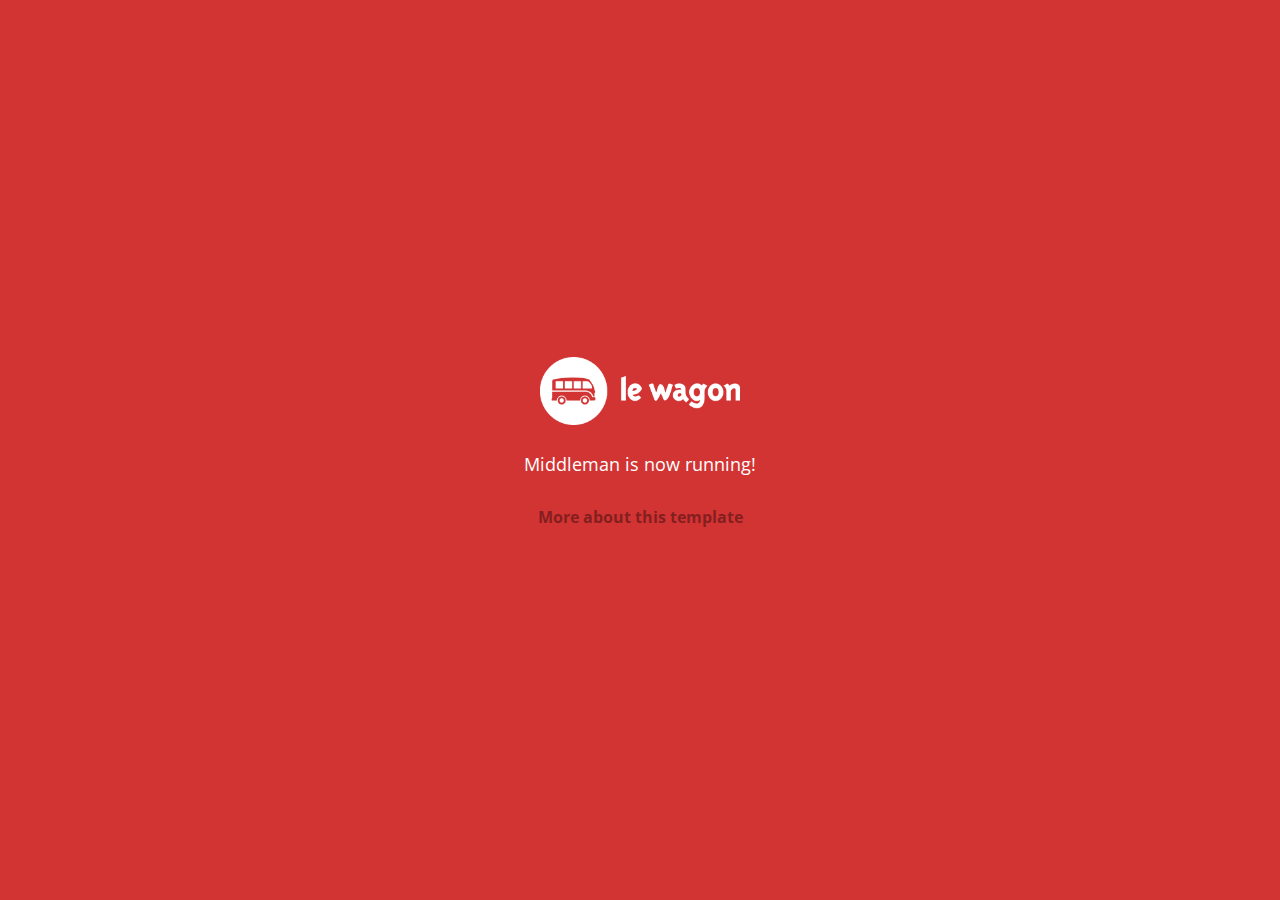
==== index.html @ 5ad7ccd8 "Automated commit at 2017-07-31 09:11:03 UTC by middleman-deploy 2.0.0-alpha" ====
<!doctype html>
<html>
  <head>
    <meta charset="utf-8">
    <meta http-equiv="x-ua-compatible" content="ie=edge">
    <meta name="viewport"
          content="width=device-width, initial-scale=1, shrink-to-fit=no">
    <!-- Use the title from a page's frontmatter if it has one -->
    <title>Le Wagon - Middleman</title>
    <link href="stylesheets/application-3c48b980.css" rel="stylesheet" />
    <script src="javascripts/application-93de88c9.js"></script>
    <link href="images/favicon-f15af148.png" rel="icon" type="image/png" />
  </head>
  <body>
    <div id="home">
  <div class="home-content">
    <img src="images/logo-acc9c0ec.png" width="200" alt="Logo" />
    <p>
      Middleman is now running!
    </p>
    <p class="about">
      <a href="about.html">More about this template</a>
    </p>
  </div>
</div>

  </body>
</html>
---- stylesheets/application-3c48b980.css ----
@import url("https://fonts.googleapis.com/css?family=Open+Sans:400,300,700|Raleway:400,100,300,700,500");/*!
 * Bootstrap v3.3.7 (http://getbootstrap.com)
 * Copyright 2011-2016 Twitter, Inc.
 * Licensed under MIT (https://github.com/twbs/bootstrap/blob/master/LICENSE)
 *//*! normalize.css v3.0.3 | MIT License | github.com/necolas/normalize.css */html{font-family:sans-serif;-ms-text-size-adjust:100%;-webkit-text-size-adjust:100%}body{margin:0}article,aside,details,figcaption,figure,footer,header,hgroup,main,menu,nav,section,summary{display:block}audio,canvas,progress,video{display:inline-block;vertical-align:baseline}audio:not([controls]){display:none;height:0}[hidden],template{display:none}a{background-color:transparent}a:active,a:hover{outline:0}abbr[title]{border-bottom:1px dotted}b,strong{font-weight:bold}dfn{font-style:italic}h1{font-size:2em;margin:0.67em 0}mark{background:#ff0;color:#000}small{font-size:80%}sub,sup{font-size:75%;line-height:0;position:relative;vertical-align:baseline}sup{top:-0.5em}sub{bottom:-0.25em}img{border:0}svg:not(:root){overflow:hidden}figure{margin:1em 40px}hr{-webkit-box-sizing:content-box;box-sizing:content-box;height:0}pre{overflow:auto}code,kbd,pre,samp{font-family:monospace, monospace;font-size:1em}button,input,optgroup,select,textarea{color:inherit;font:inherit;margin:0}button{overflow:visible}button,select{text-transform:none}button,html input[type="button"],input[type="reset"],input[type="submit"]{-webkit-appearance:button;cursor:pointer}button[disabled],html input[disabled]{cursor:default}button::-moz-focus-inner,input::-moz-focus-inner{border:0;padding:0}input{line-height:normal}input[type="checkbox"],input[type="radio"]{-webkit-box-sizing:border-box;box-sizing:border-box;padding:0}input[type="number"]::-webkit-inner-spin-button,input[type="number"]::-webkit-outer-spin-button{height:auto}input[type="search"]{-webkit-appearance:textfield;-webkit-box-sizing:content-box;box-sizing:content-box}input[type="search"]::-webkit-search-cancel-button,input[type="search"]::-webkit-search-decoration{-webkit-appearance:none}fieldset{border:1px solid #c0c0c0;margin:0 2px;padding:0.35em 0.625em 0.75em}legend{border:0;padding:0}textarea{overflow:auto}optgroup{font-weight:bold}table{border-collapse:collapse;border-spacing:0}td,th{padding:0}/*! Source: https://github.com/h5bp/html5-boilerplate/blob/master/src/css/main.css */@media print{*,*:before,*:after{background:transparent !important;color:#000 !important;-webkit-box-shadow:none !important;box-shadow:none !important;text-shadow:none !important}a,a:visited{text-decoration:underline}a[href]:after{content:" (" attr(href) ")"}abbr[title]:after{content:" (" attr(title) ")"}a[href^="#"]:after,a[href^="javascript:"]:after{content:""}pre,blockquote{border:1px solid #999;page-break-inside:avoid}thead{display:table-header-group}tr,img{page-break-inside:avoid}img{max-width:100% !important}p,h2,h3{orphans:3;widows:3}h2,h3{page-break-after:avoid}.navbar{display:none}.btn>.caret,.dropup>.btn>.caret{border-top-color:#000 !important}.label{border:1px solid #000}.table{border-collapse:collapse !important}.table td,.table th{background-color:#fff !important}.table-bordered th,.table-bordered td{border:1px solid #ddd !important}}@font-face{font-family:'Glyphicons Halflings';src:url("../assets/bootstrap/glyphicons-halflings-regular-86b6f62b.eot");src:url("../assets/bootstrap/glyphicons-halflings-regular-86b6f62b.eot?#iefix") format("embedded-opentype"),url("../assets/bootstrap/glyphicons-halflings-regular-ca35b697.woff2") format("woff2"),url("../assets/bootstrap/glyphicons-halflings-regular-278e49a8.woff") format("woff"),url("../assets/bootstrap/glyphicons-halflings-regular-44bc1850.ttf") format("truetype"),url("../assets/bootstrap/glyphicons-halflings-regular-de51a849.svg#glyphicons_halflingsregular") format("svg")}.glyphicon{position:relative;top:1px;display:inline-block;font-family:'Glyphicons Halflings';font-style:normal;font-weight:normal;line-height:1;-webkit-font-smoothing:antialiased;-moz-osx-font-smoothing:grayscale}.glyphicon-asterisk:before{content:"\002a"}.glyphicon-plus:before{content:"\002b"}.glyphicon-euro:before,.glyphicon-eur:before{content:"\20ac"}.glyphicon-minus:before{content:"\2212"}.glyphicon-cloud:before{content:"\2601"}.glyphicon-envelope:before{content:"\2709"}.glyphicon-pencil:before{content:"\270f"}.glyphicon-glass:before{content:"\e001"}.glyphicon-music:before{content:"\e002"}.glyphicon-search:before{content:"\e003"}.glyphicon-heart:before{content:"\e005"}.glyphicon-star:before{content:"\e006"}.glyphicon-star-empty:before{content:"\e007"}.glyphicon-user:before{content:"\e008"}.glyphicon-film:before{content:"\e009"}.glyphicon-th-large:before{content:"\e010"}.glyphicon-th:before{content:"\e011"}.glyphicon-th-list:before{content:"\e012"}.glyphicon-ok:before{content:"\e013"}.glyphicon-remove:before{content:"\e014"}.glyphicon-zoom-in:before{content:"\e015"}.glyphicon-zoom-out:before{content:"\e016"}.glyphicon-off:before{content:"\e017"}.glyphicon-signal:before{content:"\e018"}.glyphicon-cog:before{content:"\e019"}.glyphicon-trash:before{content:"\e020"}.glyphicon-home:before{content:"\e021"}.glyphicon-file:before{content:"\e022"}.glyphicon-time:before{content:"\e023"}.glyphicon-road:before{content:"\e024"}.glyphicon-download-alt:before{content:"\e025"}.glyphicon-download:before{content:"\e026"}.glyphicon-upload:before{content:"\e027"}.glyphicon-inbox:before{content:"\e028"}.glyphicon-play-circle:before{content:"\e029"}.glyphicon-repeat:before{content:"\e030"}.glyphicon-refresh:before{content:"\e031"}.glyphicon-list-alt:before{content:"\e032"}.glyphicon-lock:before{content:"\e033"}.glyphicon-flag:before{content:"\e034"}.glyphicon-headphones:before{content:"\e035"}.glyphicon-volume-off:before{content:"\e036"}.glyphicon-volume-down:before{content:"\e037"}.glyphicon-volume-up:before{content:"\e038"}.glyphicon-qrcode:before{content:"\e039"}.glyphicon-barcode:before{content:"\e040"}.glyphicon-tag:before{content:"\e041"}.glyphicon-tags:before{content:"\e042"}.glyphicon-book:before{content:"\e043"}.glyphicon-bookmark:before{content:"\e044"}.glyphicon-print:before{content:"\e045"}.glyphicon-camera:before{content:"\e046"}.glyphicon-font:before{content:"\e047"}.glyphicon-bold:before{content:"\e048"}.glyphicon-italic:before{content:"\e049"}.glyphicon-text-height:before{content:"\e050"}.glyphicon-text-width:before{content:"\e051"}.glyphicon-align-left:before{content:"\e052"}.glyphicon-align-center:before{content:"\e053"}.glyphicon-align-right:before{content:"\e054"}.glyphicon-align-justify:before{content:"\e055"}.glyphicon-list:before{content:"\e056"}.glyphicon-indent-left:before{content:"\e057"}.glyphicon-indent-right:before{content:"\e058"}.glyphicon-facetime-video:before{content:"\e059"}.glyphicon-picture:before{content:"\e060"}.glyphicon-map-marker:before{content:"\e062"}.glyphicon-adjust:before{content:"\e063"}.glyphicon-tint:before{content:"\e064"}.glyphicon-edit:before{content:"\e065"}.glyphicon-share:before{content:"\e066"}.glyphicon-check:before{content:"\e067"}.glyphicon-move:before{content:"\e068"}.glyphicon-step-backward:before{content:"\e069"}.glyphicon-fast-backward:before{content:"\e070"}.glyphicon-backward:before{content:"\e071"}.glyphicon-play:before{content:"\e072"}.glyphicon-pause:before{content:"\e073"}.glyphicon-stop:before{content:"\e074"}.glyphicon-forward:before{content:"\e075"}.glyphicon-fast-forward:before{content:"\e076"}.glyphicon-step-forward:before{content:"\e077"}.glyphicon-eject:before{content:"\e078"}.glyphicon-chevron-left:before{content:"\e079"}.glyphicon-chevron-right:before{content:"\e080"}.glyphicon-plus-sign:before{content:"\e081"}.glyphicon-minus-sign:before{content:"\e082"}.glyphicon-remove-sign:before{content:"\e083"}.glyphicon-ok-sign:before{content:"\e084"}.glyphicon-question-sign:before{content:"\e085"}.glyphicon-info-sign:before{content:"\e086"}.glyphicon-screenshot:before{content:"\e087"}.glyphicon-remove-circle:before{content:"\e088"}.glyphicon-ok-circle:before{content:"\e089"}.glyphicon-ban-circle:before{content:"\e090"}.glyphicon-arrow-left:before{content:"\e091"}.glyphicon-arrow-right:before{content:"\e092"}.glyphicon-arrow-up:before{content:"\e093"}.glyphicon-arrow-down:before{content:"\e094"}.glyphicon-share-alt:before{content:"\e095"}.glyphicon-resize-full:before{content:"\e096"}.glyphicon-resize-small:before{content:"\e097"}.glyphicon-exclamation-sign:before{content:"\e101"}.glyphicon-gift:before{content:"\e102"}.glyphicon-leaf:before{content:"\e103"}.glyphicon-fire:before{content:"\e104"}.glyphicon-eye-open:before{content:"\e105"}.glyphicon-eye-close:before{content:"\e106"}.glyphicon-warning-sign:before{content:"\e107"}.glyphicon-plane:before{content:"\e108"}.glyphicon-calendar:before{content:"\e109"}.glyphicon-random:before{content:"\e110"}.glyphicon-comment:before{content:"\e111"}.glyphicon-magnet:before{content:"\e112"}.glyphicon-chevron-up:before{content:"\e113"}.glyphicon-chevron-down:before{content:"\e114"}.glyphicon-retweet:before{content:"\e115"}.glyphicon-shopping-cart:before{content:"\e116"}.glyphicon-folder-close:before{content:"\e117"}.glyphicon-folder-open:before{content:"\e118"}.glyphicon-resize-vertical:before{content:"\e119"}.glyphicon-resize-horizontal:before{content:"\e120"}.glyphicon-hdd:before{content:"\e121"}.glyphicon-bullhorn:before{content:"\e122"}.glyphicon-bell:before{content:"\e123"}.glyphicon-certificate:before{content:"\e124"}.glyphicon-thumbs-up:before{content:"\e125"}.glyphicon-thumbs-down:before{content:"\e126"}.glyphicon-hand-right:before{content:"\e127"}.glyphicon-hand-left:before{content:"\e128"}.glyphicon-hand-up:before{content:"\e129"}.glyphicon-hand-down:before{content:"\e130"}.glyphicon-circle-arrow-right:before{content:"\e131"}.glyphicon-circle-arrow-left:before{content:"\e132"}.glyphicon-circle-arrow-up:before{content:"\e133"}.glyphicon-circle-arrow-down:before{content:"\e134"}.glyphicon-globe:before{content:"\e135"}.glyphicon-wrench:before{content:"\e136"}.glyphicon-tasks:before{content:"\e137"}.glyphicon-filter:before{content:"\e138"}.glyphicon-briefcase:before{content:"\e139"}.glyphicon-fullscreen:before{content:"\e140"}.glyphicon-dashboard:before{content:"\e141"}.glyphicon-paperclip:before{content:"\e142"}.glyphicon-heart-empty:before{content:"\e143"}.glyphicon-link:before{content:"\e144"}.glyphicon-phone:before{content:"\e145"}.glyphicon-pushpin:before{content:"\e146"}.glyphicon-usd:before{content:"\e148"}.glyphicon-gbp:before{content:"\e149"}.glyphicon-sort:before{content:"\e150"}.glyphicon-sort-by-alphabet:before{content:"\e151"}.glyphicon-sort-by-alphabet-alt:before{content:"\e152"}.glyphicon-sort-by-order:before{content:"\e153"}.glyphicon-sort-by-order-alt:before{content:"\e154"}.glyphicon-sort-by-attributes:before{content:"\e155"}.glyphicon-sort-by-attributes-alt:before{content:"\e156"}.glyphicon-unchecked:before{content:"\e157"}.glyphicon-expand:before{content:"\e158"}.glyphicon-collapse-down:before{content:"\e159"}.glyphicon-collapse-up:before{content:"\e160"}.glyphicon-log-in:before{content:"\e161"}.glyphicon-flash:before{content:"\e162"}.glyphicon-log-out:before{content:"\e163"}.glyphicon-new-window:before{content:"\e164"}.glyphicon-record:before{content:"\e165"}.glyphicon-save:before{content:"\e166"}.glyphicon-open:before{content:"\e167"}.glyphicon-saved:before{content:"\e168"}.glyphicon-import:before{content:"\e169"}.glyphicon-export:before{content:"\e170"}.glyphicon-send:before{content:"\e171"}.glyphicon-floppy-disk:before{content:"\e172"}.glyphicon-floppy-saved:before{content:"\e173"}.glyphicon-floppy-remove:before{content:"\e174"}.glyphicon-floppy-save:before{content:"\e175"}.glyphicon-floppy-open:before{content:"\e176"}.glyphicon-credit-card:before{content:"\e177"}.glyphicon-transfer:before{content:"\e178"}.glyphicon-cutlery:before{content:"\e179"}.glyphicon-header:before{content:"\e180"}.glyphicon-compressed:before{content:"\e181"}.glyphicon-earphone:before{content:"\e182"}.glyphicon-phone-alt:before{content:"\e183"}.glyphicon-tower:before{content:"\e184"}.glyphicon-stats:before{content:"\e185"}.glyphicon-sd-video:before{content:"\e186"}.glyphicon-hd-video:before{content:"\e187"}.glyphicon-subtitles:before{content:"\e188"}.glyphicon-sound-stereo:before{content:"\e189"}.glyphicon-sound-dolby:before{content:"\e190"}.glyphicon-sound-5-1:before{content:"\e191"}.glyphicon-sound-6-1:before{content:"\e192"}.glyphicon-sound-7-1:before{content:"\e193"}.glyphicon-copyright-mark:before{content:"\e194"}.glyphicon-registration-mark:before{content:"\e195"}.glyphicon-cloud-download:before{content:"\e197"}.glyphicon-cloud-upload:before{content:"\e198"}.glyphicon-tree-conifer:before{content:"\e199"}.glyphicon-tree-deciduous:before{content:"\e200"}.glyphicon-cd:before{content:"\e201"}.glyphicon-save-file:before{content:"\e202"}.glyphicon-open-file:before{content:"\e203"}.glyphicon-level-up:before{content:"\e204"}.glyphicon-copy:before{content:"\e205"}.glyphicon-paste:before{content:"\e206"}.glyphicon-alert:before{content:"\e209"}.glyphicon-equalizer:before{content:"\e210"}.glyphicon-king:before{content:"\e211"}.glyphicon-queen:before{content:"\e212"}.glyphicon-pawn:before{content:"\e213"}.glyphicon-bishop:before{content:"\e214"}.glyphicon-knight:before{content:"\e215"}.glyphicon-baby-formula:before{content:"\e216"}.glyphicon-tent:before{content:"\26fa"}.glyphicon-blackboard:before{content:"\e218"}.glyphicon-bed:before{content:"\e219"}.glyphicon-apple:before{content:"\f8ff"}.glyphicon-erase:before{content:"\e221"}.glyphicon-hourglass:before{content:"\231b"}.glyphicon-lamp:before{content:"\e223"}.glyphicon-duplicate:before{content:"\e224"}.glyphicon-piggy-bank:before{content:"\e225"}.glyphicon-scissors:before{content:"\e226"}.glyphicon-bitcoin:before{content:"\e227"}.glyphicon-btc:before{content:"\e227"}.glyphicon-xbt:before{content:"\e227"}.glyphicon-yen:before{content:"\00a5"}.glyphicon-jpy:before{content:"\00a5"}.glyphicon-ruble:before{content:"\20bd"}.glyphicon-rub:before{content:"\20bd"}.glyphicon-scale:before{content:"\e230"}.glyphicon-ice-lolly:before{content:"\e231"}.glyphicon-ice-lolly-tasted:before{content:"\e232"}.glyphicon-education:before{content:"\e233"}.glyphicon-option-horizontal:before{content:"\e234"}.glyphicon-option-vertical:before{content:"\e235"}.glyphicon-menu-hamburger:before{content:"\e236"}.glyphicon-modal-window:before{content:"\e237"}.glyphicon-oil:before{content:"\e238"}.glyphicon-grain:before{content:"\e239"}.glyphicon-sunglasses:before{content:"\e240"}.glyphicon-text-size:before{content:"\e241"}.glyphicon-text-color:before{content:"\e242"}.glyphicon-text-background:before{content:"\e243"}.glyphicon-object-align-top:before{content:"\e244"}.glyphicon-object-align-bottom:before{content:"\e245"}.glyphicon-object-align-horizontal:before{content:"\e246"}.glyphicon-object-align-left:before{content:"\e247"}.glyphicon-object-align-vertical:before{content:"\e248"}.glyphicon-object-align-right:before{content:"\e249"}.glyphicon-triangle-right:before{content:"\e250"}.glyphicon-triangle-left:before{content:"\e251"}.glyphicon-triangle-bottom:before{content:"\e252"}.glyphicon-triangle-top:before{content:"\e253"}.glyphicon-console:before{content:"\e254"}.glyphicon-superscript:before{content:"\e255"}.glyphicon-subscript:before{content:"\e256"}.glyphicon-menu-left:before{content:"\e257"}.glyphicon-menu-right:before{content:"\e258"}.glyphicon-menu-down:before{content:"\e259"}.glyphicon-menu-up:before{content:"\e260"}*{-webkit-box-sizing:border-box;box-sizing:border-box}*:before,*:after{-webkit-box-sizing:border-box;box-sizing:border-box}html{font-size:10px;-webkit-tap-highlight-color:transparent}body{font-family:"Open Sans", "Helvetica", "sans-serif";font-size:18px;line-height:1.42857143;color:#333333;background-color:#F4F4F4}input,button,select,textarea{font-family:inherit;font-size:inherit;line-height:inherit}a{color:#469AE0;text-decoration:none}a:hover,a:focus{color:#1f74ba;text-decoration:underline}a:focus{outline:5px auto -webkit-focus-ring-color;outline-offset:-2px}figure{margin:0}img{vertical-align:middle}.img-responsive{display:block;max-width:100%;height:auto}.img-rounded{border-radius:2px}.img-thumbnail{padding:4px;line-height:1.42857143;background-color:#F4F4F4;border:1px solid #ddd;border-radius:2px;-webkit-transition:all 0.2s ease-in-out;transition:all 0.2s ease-in-out;display:inline-block;max-width:100%;height:auto}.img-circle{border-radius:50%}hr{margin-top:25px;margin-bottom:25px;border:0;border-top:1px solid #eeeeee}.sr-only{position:absolute;width:1px;height:1px;margin:-1px;padding:0;overflow:hidden;clip:rect(0, 0, 0, 0);border:0}.sr-only-focusable:active,.sr-only-focusable:focus{position:static;width:auto;height:auto;margin:0;overflow:visible;clip:auto}[role="button"]{cursor:pointer}h1,h2,h3,h4,h5,h6,.h1,.h2,.h3,.h4,.h5,.h6{font-family:"Raleway", "Helvetica", "sans-serif";font-weight:500;line-height:1.1;color:inherit}h1 small,h1 .small,h2 small,h2 .small,h3 small,h3 .small,h4 small,h4 .small,h5 small,h5 .small,h6 small,h6 .small,.h1 small,.h1 .small,.h2 small,.h2 .small,.h3 small,.h3 .small,.h4 small,.h4 .small,.h5 small,.h5 .small,.h6 small,.h6 .small{font-weight:normal;line-height:1;color:#777777}h1,.h1,h2,.h2,h3,.h3{margin-top:25px;margin-bottom:12.5px}h1 small,h1 .small,.h1 small,.h1 .small,h2 small,h2 .small,.h2 small,.h2 .small,h3 small,h3 .small,.h3 small,.h3 .small{font-size:65%}h4,.h4,h5,.h5,h6,.h6{margin-top:12.5px;margin-bottom:12.5px}h4 small,h4 .small,.h4 small,.h4 .small,h5 small,h5 .small,.h5 small,.h5 .small,h6 small,h6 .small,.h6 small,.h6 .small{font-size:75%}h1,.h1{font-size:46px}h2,.h2{font-size:38px}h3,.h3{font-size:31px}h4,.h4{font-size:23px}h5,.h5{font-size:18px}h6,.h6{font-size:16px}p{margin:0 0 12.5px}.lead{margin-bottom:25px;font-size:20px;font-weight:300;line-height:1.4}@media (min-width: 768px){.lead{font-size:27px}}small,.small{font-size:88%}mark,.mark{background-color:#fcf8e3;padding:.2em}.text-left{text-align:left}.text-right{text-align:right}.text-center{text-align:center}.text-justify{text-align:justify}.text-nowrap{white-space:nowrap}.text-lowercase{text-transform:lowercase}.text-uppercase,.initialism{text-transform:uppercase}.text-capitalize{text-transform:capitalize}.text-muted{color:#777777}.text-primary{color:#469AE0}a.text-primary:hover,a.text-primary:focus{color:#2381d0}.text-success{color:#3c763d}a.text-success:hover,a.text-success:focus{color:#2b542c}.text-info{color:#31708f}a.text-info:hover,a.text-info:focus{color:#245269}.text-warning{color:#8a6d3b}a.text-warning:hover,a.text-warning:focus{color:#66512c}.text-danger{color:#a94442}a.text-danger:hover,a.text-danger:focus{color:#843534}.bg-primary{color:#fff}.bg-primary{background-color:#469AE0}a.bg-primary:hover,a.bg-primary:focus{background-color:#2381d0}.bg-success{background-color:#dff0d8}a.bg-success:hover,a.bg-success:focus{background-color:#c1e2b3}.bg-info{background-color:#d9edf7}a.bg-info:hover,a.bg-info:focus{background-color:#afd9ee}.bg-warning{background-color:#fcf8e3}a.bg-warning:hover,a.bg-warning:focus{background-color:#f7ecb5}.bg-danger{background-color:#f2dede}a.bg-danger:hover,a.bg-danger:focus{background-color:#e4b9b9}.page-header{padding-bottom:11.5px;margin:50px 0 25px;border-bottom:1px solid #eeeeee}ul,ol{margin-top:0;margin-bottom:12.5px}ul ul,ul ol,ol ul,ol ol{margin-bottom:0}.list-unstyled{padding-left:0;list-style:none}.list-inline{padding-left:0;list-style:none;margin-left:-5px}.list-inline>li{display:inline-block;padding-left:5px;padding-right:5px}dl{margin-top:0;margin-bottom:25px}dt,dd{line-height:1.42857143}dt{font-weight:bold}dd{margin-left:0}.dl-horizontal dd:before,.dl-horizontal dd:after{content:" ";display:table}.dl-horizontal dd:after{clear:both}@media (min-width: 768px){.dl-horizontal dt{float:left;width:160px;clear:left;text-align:right;overflow:hidden;text-overflow:ellipsis;white-space:nowrap}.dl-horizontal dd{margin-left:180px}}abbr[title],abbr[data-original-title]{cursor:help;border-bottom:1px dotted #777777}.initialism{font-size:90%}blockquote{padding:12.5px 25px;margin:0 0 25px;font-size:22.5px;border-left:5px solid #eeeeee}blockquote p:last-child,blockquote ul:last-child,blockquote ol:last-child{margin-bottom:0}blockquote footer,blockquote small,blockquote .small{display:block;font-size:80%;line-height:1.42857143;color:#777777}blockquote footer:before,blockquote small:before,blockquote .small:before{content:'\2014 \00A0'}.blockquote-reverse,blockquote.pull-right{padding-right:15px;padding-left:0;border-right:5px solid #eeeeee;border-left:0;text-align:right}.blockquote-reverse footer:before,.blockquote-reverse small:before,.blockquote-reverse .small:before,blockquote.pull-right footer:before,blockquote.pull-right small:before,blockquote.pull-right .small:before{content:''}.blockquote-reverse footer:after,.blockquote-reverse small:after,.blockquote-reverse .small:after,blockquote.pull-right footer:after,blockquote.pull-right small:after,blockquote.pull-right .small:after{content:'\00A0 \2014'}address{margin-bottom:25px;font-style:normal;line-height:1.42857143}code,kbd,pre,samp{font-family:Menlo, Monaco, Consolas, "Courier New", monospace}code{padding:2px 4px;font-size:90%;color:#c7254e;background-color:#f9f2f4;border-radius:2px}kbd{padding:2px 4px;font-size:90%;color:#fff;background-color:#333;border-radius:2px;-webkit-box-shadow:inset 0 -1px 0 rgba(0,0,0,0.25);box-shadow:inset 0 -1px 0 rgba(0,0,0,0.25)}kbd kbd{padding:0;font-size:100%;font-weight:bold;-webkit-box-shadow:none;box-shadow:none}pre{display:block;padding:12px;margin:0 0 12.5px;font-size:17px;line-height:1.42857143;word-break:break-all;word-wrap:break-word;color:#333333;background-color:#f5f5f5;border:1px solid #ccc;border-radius:2px}pre code{padding:0;font-size:inherit;color:inherit;white-space:pre-wrap;background-color:transparent;border-radius:0}.pre-scrollable{max-height:340px;overflow-y:scroll}.container{margin-right:auto;margin-left:auto;padding-left:15px;padding-right:15px}.container:before,.container:after{content:" ";display:table}.container:after{clear:both}@media (min-width: 768px){.container{width:750px}}@media (min-width: 992px){.container{width:970px}}@media (min-width: 1200px){.container{width:1170px}}.container-fluid{margin-right:auto;margin-left:auto;padding-left:15px;padding-right:15px}.container-fluid:before,.container-fluid:after{content:" ";display:table}.container-fluid:after{clear:both}.row{margin-left:-15px;margin-right:-15px}.row:before,.row:after{content:" ";display:table}.row:after{clear:both}.col-xs-1,.col-sm-1,.col-md-1,.col-lg-1,.col-xs-2,.col-sm-2,.col-md-2,.col-lg-2,.col-xs-3,.col-sm-3,.col-md-3,.col-lg-3,.col-xs-4,.col-sm-4,.col-md-4,.col-lg-4,.col-xs-5,.col-sm-5,.col-md-5,.col-lg-5,.col-xs-6,.col-sm-6,.col-md-6,.col-lg-6,.col-xs-7,.col-sm-7,.col-md-7,.col-lg-7,.col-xs-8,.col-sm-8,.col-md-8,.col-lg-8,.col-xs-9,.col-sm-9,.col-md-9,.col-lg-9,.col-xs-10,.col-sm-10,.col-md-10,.col-lg-10,.col-xs-11,.col-sm-11,.col-md-11,.col-lg-11,.col-xs-12,.col-sm-12,.col-md-12,.col-lg-12{position:relative;min-height:1px;padding-left:15px;padding-right:15px}.col-xs-1,.col-xs-2,.col-xs-3,.col-xs-4,.col-xs-5,.col-xs-6,.col-xs-7,.col-xs-8,.col-xs-9,.col-xs-10,.col-xs-11,.col-xs-12{float:left}.col-xs-1{width:8.33333333%}.col-xs-2{width:16.66666667%}.col-xs-3{width:25%}.col-xs-4{width:33.33333333%}.col-xs-5{width:41.66666667%}.col-xs-6{width:50%}.col-xs-7{width:58.33333333%}.col-xs-8{width:66.66666667%}.col-xs-9{width:75%}.col-xs-10{width:83.33333333%}.col-xs-11{width:91.66666667%}.col-xs-12{width:100%}.col-xs-pull-0{right:auto}.col-xs-pull-1{right:8.33333333%}.col-xs-pull-2{right:16.66666667%}.col-xs-pull-3{right:25%}.col-xs-pull-4{right:33.33333333%}.col-xs-pull-5{right:41.66666667%}.col-xs-pull-6{right:50%}.col-xs-pull-7{right:58.33333333%}.col-xs-pull-8{right:66.66666667%}.col-xs-pull-9{right:75%}.col-xs-pull-10{right:83.33333333%}.col-xs-pull-11{right:91.66666667%}.col-xs-pull-12{right:100%}.col-xs-push-0{left:auto}.col-xs-push-1{left:8.33333333%}.col-xs-push-2{left:16.66666667%}.col-xs-push-3{left:25%}.col-xs-push-4{left:33.33333333%}.col-xs-push-5{left:41.66666667%}.col-xs-push-6{left:50%}.col-xs-push-7{left:58.33333333%}.col-xs-push-8{left:66.66666667%}.col-xs-push-9{left:75%}.col-xs-push-10{left:83.33333333%}.col-xs-push-11{left:91.66666667%}.col-xs-push-12{left:100%}.col-xs-offset-0{margin-left:0%}.col-xs-offset-1{margin-left:8.33333333%}.col-xs-offset-2{margin-left:16.66666667%}.col-xs-offset-3{margin-left:25%}.col-xs-offset-4{margin-left:33.33333333%}.col-xs-offset-5{margin-left:41.66666667%}.col-xs-offset-6{margin-left:50%}.col-xs-offset-7{margin-left:58.33333333%}.col-xs-offset-8{margin-left:66.66666667%}.col-xs-offset-9{margin-left:75%}.col-xs-offset-10{margin-left:83.33333333%}.col-xs-offset-11{margin-left:91.66666667%}.col-xs-offset-12{margin-left:100%}@media (min-width: 768px){.col-sm-1,.col-sm-2,.col-sm-3,.col-sm-4,.col-sm-5,.col-sm-6,.col-sm-7,.col-sm-8,.col-sm-9,.col-sm-10,.col-sm-11,.col-sm-12{float:left}.col-sm-1{width:8.33333333%}.col-sm-2{width:16.66666667%}.col-sm-3{width:25%}.col-sm-4{width:33.33333333%}.col-sm-5{width:41.66666667%}.col-sm-6{width:50%}.col-sm-7{width:58.33333333%}.col-sm-8{width:66.66666667%}.col-sm-9{width:75%}.col-sm-10{width:83.33333333%}.col-sm-11{width:91.66666667%}.col-sm-12{width:100%}.col-sm-pull-0{right:auto}.col-sm-pull-1{right:8.33333333%}.col-sm-pull-2{right:16.66666667%}.col-sm-pull-3{right:25%}.col-sm-pull-4{right:33.33333333%}.col-sm-pull-5{right:41.66666667%}.col-sm-pull-6{right:50%}.col-sm-pull-7{right:58.33333333%}.col-sm-pull-8{right:66.66666667%}.col-sm-pull-9{right:75%}.col-sm-pull-10{right:83.33333333%}.col-sm-pull-11{right:91.66666667%}.col-sm-pull-12{right:100%}.col-sm-push-0{left:auto}.col-sm-push-1{left:8.33333333%}.col-sm-push-2{left:16.66666667%}.col-sm-push-3{left:25%}.col-sm-push-4{left:33.33333333%}.col-sm-push-5{left:41.66666667%}.col-sm-push-6{left:50%}.col-sm-push-7{left:58.33333333%}.col-sm-push-8{left:66.66666667%}.col-sm-push-9{left:75%}.col-sm-push-10{left:83.33333333%}.col-sm-push-11{left:91.66666667%}.col-sm-push-12{left:100%}.col-sm-offset-0{margin-left:0%}.col-sm-offset-1{margin-left:8.33333333%}.col-sm-offset-2{margin-left:16.66666667%}.col-sm-offset-3{margin-left:25%}.col-sm-offset-4{margin-left:33.33333333%}.col-sm-offset-5{margin-left:41.66666667%}.col-sm-offset-6{margin-left:50%}.col-sm-offset-7{margin-left:58.33333333%}.col-sm-offset-8{margin-left:66.66666667%}.col-sm-offset-9{margin-left:75%}.col-sm-offset-10{margin-left:83.33333333%}.col-sm-offset-11{margin-left:91.66666667%}.col-sm-offset-12{margin-left:100%}}@media (min-width: 992px){.col-md-1,.col-md-2,.col-md-3,.col-md-4,.col-md-5,.col-md-6,.col-md-7,.col-md-8,.col-md-9,.col-md-10,.col-md-11,.col-md-12{float:left}.col-md-1{width:8.33333333%}.col-md-2{width:16.66666667%}.col-md-3{width:25%}.col-md-4{width:33.33333333%}.col-md-5{width:41.66666667%}.col-md-6{width:50%}.col-md-7{width:58.33333333%}.col-md-8{width:66.66666667%}.col-md-9{width:75%}.col-md-10{width:83.33333333%}.col-md-11{width:91.66666667%}.col-md-12{width:100%}.col-md-pull-0{right:auto}.col-md-pull-1{right:8.33333333%}.col-md-pull-2{right:16.66666667%}.col-md-pull-3{right:25%}.col-md-pull-4{right:33.33333333%}.col-md-pull-5{right:41.66666667%}.col-md-pull-6{right:50%}.col-md-pull-7{right:58.33333333%}.col-md-pull-8{right:66.66666667%}.col-md-pull-9{right:75%}.col-md-pull-10{right:83.33333333%}.col-md-pull-11{right:91.66666667%}.col-md-pull-12{right:100%}.col-md-push-0{left:auto}.col-md-push-1{left:8.33333333%}.col-md-push-2{left:16.66666667%}.col-md-push-3{left:25%}.col-md-push-4{left:33.33333333%}.col-md-push-5{left:41.66666667%}.col-md-push-6{left:50%}.col-md-push-7{left:58.33333333%}.col-md-push-8{left:66.66666667%}.col-md-push-9{left:75%}.col-md-push-10{left:83.33333333%}.col-md-push-11{left:91.66666667%}.col-md-push-12{left:100%}.col-md-offset-0{margin-left:0%}.col-md-offset-1{margin-left:8.33333333%}.col-md-offset-2{margin-left:16.66666667%}.col-md-offset-3{margin-left:25%}.col-md-offset-4{margin-left:33.33333333%}.col-md-offset-5{margin-left:41.66666667%}.col-md-offset-6{margin-left:50%}.col-md-offset-7{margin-left:58.33333333%}.col-md-offset-8{margin-left:66.66666667%}.col-md-offset-9{margin-left:75%}.col-md-offset-10{margin-left:83.33333333%}.col-md-offset-11{margin-left:91.66666667%}.col-md-offset-12{margin-left:100%}}@media (min-width: 1200px){.col-lg-1,.col-lg-2,.col-lg-3,.col-lg-4,.col-lg-5,.col-lg-6,.col-lg-7,.col-lg-8,.col-lg-9,.col-lg-10,.col-lg-11,.col-lg-12{float:left}.col-lg-1{width:8.33333333%}.col-lg-2{width:16.66666667%}.col-lg-3{width:25%}.col-lg-4{width:33.33333333%}.col-lg-5{width:41.66666667%}.col-lg-6{width:50%}.col-lg-7{width:58.33333333%}.col-lg-8{width:66.66666667%}.col-lg-9{width:75%}.col-lg-10{width:83.33333333%}.col-lg-11{width:91.66666667%}.col-lg-12{width:100%}.col-lg-pull-0{right:auto}.col-lg-pull-1{right:8.33333333%}.col-lg-pull-2{right:16.66666667%}.col-lg-pull-3{right:25%}.col-lg-pull-4{right:33.33333333%}.col-lg-pull-5{right:41.66666667%}.col-lg-pull-6{right:50%}.col-lg-pull-7{right:58.33333333%}.col-lg-pull-8{right:66.66666667%}.col-lg-pull-9{right:75%}.col-lg-pull-10{right:83.33333333%}.col-lg-pull-11{right:91.66666667%}.col-lg-pull-12{right:100%}.col-lg-push-0{left:auto}.col-lg-push-1{left:8.33333333%}.col-lg-push-2{left:16.66666667%}.col-lg-push-3{left:25%}.col-lg-push-4{left:33.33333333%}.col-lg-push-5{left:41.66666667%}.col-lg-push-6{left:50%}.col-lg-push-7{left:58.33333333%}.col-lg-push-8{left:66.66666667%}.col-lg-push-9{left:75%}.col-lg-push-10{left:83.33333333%}.col-lg-push-11{left:91.66666667%}.col-lg-push-12{left:100%}.col-lg-offset-0{margin-left:0%}.col-lg-offset-1{margin-left:8.33333333%}.col-lg-offset-2{margin-left:16.66666667%}.col-lg-offset-3{margin-left:25%}.col-lg-offset-4{margin-left:33.33333333%}.col-lg-offset-5{margin-left:41.66666667%}.col-lg-offset-6{margin-left:50%}.col-lg-offset-7{margin-left:58.33333333%}.col-lg-offset-8{margin-left:66.66666667%}.col-lg-offset-9{margin-left:75%}.col-lg-offset-10{margin-left:83.33333333%}.col-lg-offset-11{margin-left:91.66666667%}.col-lg-offset-12{margin-left:100%}}table{background-color:transparent}caption{padding-top:8px;padding-bottom:8px;color:#777777;text-align:left}th{text-align:left}.table{width:100%;max-width:100%;margin-bottom:25px}.table>thead>tr>th,.table>thead>tr>td,.table>tbody>tr>th,.table>tbody>tr>td,.table>tfoot>tr>th,.table>tfoot>tr>td{padding:8px;line-height:1.42857143;vertical-align:top;border-top:1px solid #ddd}.table>thead>tr>th{vertical-align:bottom;border-bottom:2px solid #ddd}.table>caption+thead>tr:first-child>th,.table>caption+thead>tr:first-child>td,.table>colgroup+thead>tr:first-child>th,.table>colgroup+thead>tr:first-child>td,.table>thead:first-child>tr:first-child>th,.table>thead:first-child>tr:first-child>td{border-top:0}.table>tbody+tbody{border-top:2px solid #ddd}.table .table{background-color:#F4F4F4}.table-condensed>thead>tr>th,.table-condensed>thead>tr>td,.table-condensed>tbody>tr>th,.table-condensed>tbody>tr>td,.table-condensed>tfoot>tr>th,.table-condensed>tfoot>tr>td{padding:5px}.table-bordered{border:1px solid #ddd}.table-bordered>thead>tr>th,.table-bordered>thead>tr>td,.table-bordered>tbody>tr>th,.table-bordered>tbody>tr>td,.table-bordered>tfoot>tr>th,.table-bordered>tfoot>tr>td{border:1px solid #ddd}.table-bordered>thead>tr>th,.table-bordered>thead>tr>td{border-bottom-width:2px}.table-striped>tbody>tr:nth-of-type(odd){background-color:#f9f9f9}.table-hover>tbody>tr:hover{background-color:#f5f5f5}table col[class*="col-"]{position:static;float:none;display:table-column}table td[class*="col-"],table th[class*="col-"]{position:static;float:none;display:table-cell}.table>thead>tr>td.active,.table>thead>tr>th.active,.table>thead>tr.active>td,.table>thead>tr.active>th,.table>tbody>tr>td.active,.table>tbody>tr>th.active,.table>tbody>tr.active>td,.table>tbody>tr.active>th,.table>tfoot>tr>td.active,.table>tfoot>tr>th.active,.table>tfoot>tr.active>td,.table>tfoot>tr.active>th{background-color:#f5f5f5}.table-hover>tbody>tr>td.active:hover,.table-hover>tbody>tr>th.active:hover,.table-hover>tbody>tr.active:hover>td,.table-hover>tbody>tr:hover>.active,.table-hover>tbody>tr.active:hover>th{background-color:#e8e8e8}.table>thead>tr>td.success,.table>thead>tr>th.success,.table>thead>tr.success>td,.table>thead>tr.success>th,.table>tbody>tr>td.success,.table>tbody>tr>th.success,.table>tbody>tr.success>td,.table>tbody>tr.success>th,.table>tfoot>tr>td.success,.table>tfoot>tr>th.success,.table>tfoot>tr.success>td,.table>tfoot>tr.success>th{background-color:#dff0d8}.table-hover>tbody>tr>td.success:hover,.table-hover>tbody>tr>th.success:hover,.table-hover>tbody>tr.success:hover>td,.table-hover>tbody>tr:hover>.success,.table-hover>tbody>tr.success:hover>th{background-color:#d0e9c6}.table>thead>tr>td.info,.table>thead>tr>th.info,.table>thead>tr.info>td,.table>thead>tr.info>th,.table>tbody>tr>td.info,.table>tbody>tr>th.info,.table>tbody>tr.info>td,.table>tbody>tr.info>th,.table>tfoot>tr>td.info,.table>tfoot>tr>th.info,.table>tfoot>tr.info>td,.table>tfoot>tr.info>th{background-color:#d9edf7}.table-hover>tbody>tr>td.info:hover,.table-hover>tbody>tr>th.info:hover,.table-hover>tbody>tr.info:hover>td,.table-hover>tbody>tr:hover>.info,.table-hover>tbody>tr.info:hover>th{background-color:#c4e3f3}.table>thead>tr>td.warning,.table>thead>tr>th.warning,.table>thead>tr.warning>td,.table>thead>tr.warning>th,.table>tbody>tr>td.warning,.table>tbody>tr>th.warning,.table>tbody>tr.warning>td,.table>tbody>tr.warning>th,.table>tfoot>tr>td.warning,.table>tfoot>tr>th.warning,.table>tfoot>tr.warning>td,.table>tfoot>tr.warning>th{background-color:#fcf8e3}.table-hover>tbody>tr>td.warning:hover,.table-hover>tbody>tr>th.warning:hover,.table-hover>tbody>tr.warning:hover>td,.table-hover>tbody>tr:hover>.warning,.table-hover>tbody>tr.warning:hover>th{background-color:#faf2cc}.table>thead>tr>td.danger,.table>thead>tr>th.danger,.table>thead>tr.danger>td,.table>thead>tr.danger>th,.table>tbody>tr>td.danger,.table>tbody>tr>th.danger,.table>tbody>tr.danger>td,.table>tbody>tr.danger>th,.table>tfoot>tr>td.danger,.table>tfoot>tr>th.danger,.table>tfoot>tr.danger>td,.table>tfoot>tr.danger>th{background-color:#f2dede}.table-hover>tbody>tr>td.danger:hover,.table-hover>tbody>tr>th.danger:hover,.table-hover>tbody>tr.danger:hover>td,.table-hover>tbody>tr:hover>.danger,.table-hover>tbody>tr.danger:hover>th{background-color:#ebcccc}.table-responsive{overflow-x:auto;min-height:0.01%}@media screen and (max-width: 767px){.table-responsive{width:100%;margin-bottom:18.75px;overflow-y:hidden;-ms-overflow-style:-ms-autohiding-scrollbar;border:1px solid #ddd}.table-responsive>.table{margin-bottom:0}.table-responsive>.table>thead>tr>th,.table-responsive>.table>thead>tr>td,.table-responsive>.table>tbody>tr>th,.table-responsive>.table>tbody>tr>td,.table-responsive>.table>tfoot>tr>th,.table-responsive>.table>tfoot>tr>td{white-space:nowrap}.table-responsive>.table-bordered{border:0}.table-responsive>.table-bordered>thead>tr>th:first-child,.table-responsive>.table-bordered>thead>tr>td:first-child,.table-responsive>.table-bordered>tbody>tr>th:first-child,.table-responsive>.table-bordered>tbody>tr>td:first-child,.table-responsive>.table-bordered>tfoot>tr>th:first-child,.table-responsive>.table-bordered>tfoot>tr>td:first-child{border-left:0}.table-responsive>.table-bordered>thead>tr>th:last-child,.table-responsive>.table-bordered>thead>tr>td:last-child,.table-responsive>.table-bordered>tbody>tr>th:last-child,.table-responsive>.table-bordered>tbody>tr>td:last-child,.table-responsive>.table-bordered>tfoot>tr>th:last-child,.table-responsive>.table-bordered>tfoot>tr>td:last-child{border-right:0}.table-responsive>.table-bordered>tbody>tr:last-child>th,.table-responsive>.table-bordered>tbody>tr:last-child>td,.table-responsive>.table-bordered>tfoot>tr:last-child>th,.table-responsive>.table-bordered>tfoot>tr:last-child>td{border-bottom:0}}fieldset{padding:0;margin:0;border:0;min-width:0}legend{display:block;width:100%;padding:0;margin-bottom:25px;font-size:27px;line-height:inherit;color:#333333;border:0;border-bottom:1px solid #e5e5e5}label{display:inline-block;max-width:100%;margin-bottom:5px;font-weight:bold}input[type="search"]{-webkit-box-sizing:border-box;box-sizing:border-box}input[type="radio"],input[type="checkbox"]{margin:4px 0 0;margin-top:1px \9;line-height:normal}input[type="file"]{display:block}input[type="range"]{display:block;width:100%}select[multiple],select[size]{height:auto}input[type="file"]:focus,input[type="radio"]:focus,input[type="checkbox"]:focus{outline:5px auto -webkit-focus-ring-color;outline-offset:-2px}output{display:block;padding-top:7px;font-size:18px;line-height:1.42857143;color:#000000}.form-control{display:block;width:100%;height:39px;padding:6px 12px;font-size:18px;line-height:1.42857143;color:#000000;background-color:#fff;background-image:none;border:1px solid #ccc;border-radius:2px;-webkit-box-shadow:inset 0 1px 1px rgba(0,0,0,0.075);box-shadow:inset 0 1px 1px rgba(0,0,0,0.075);-webkit-transition:border-color ease-in-out 0.15s, box-shadow ease-in-out 0.15s;-webkit-transition:border-color ease-in-out 0.15s, -webkit-box-shadow ease-in-out 0.15s;transition:border-color ease-in-out 0.15s, -webkit-box-shadow ease-in-out 0.15s;transition:border-color ease-in-out 0.15s, box-shadow ease-in-out 0.15s;transition:border-color ease-in-out 0.15s, box-shadow ease-in-out 0.15s, -webkit-box-shadow ease-in-out 0.15s}.form-control:focus{border-color:#66afe9;outline:0;-webkit-box-shadow:inset 0 1px 1px rgba(0,0,0,0.075),0 0 8px rgba(102,175,233,0.6);box-shadow:inset 0 1px 1px rgba(0,0,0,0.075),0 0 8px rgba(102,175,233,0.6)}.form-control::-moz-placeholder{color:#999;opacity:1}.form-control:-ms-input-placeholder{color:#999}.form-control::-webkit-input-placeholder{color:#999}.form-control::-ms-expand{border:0;background-color:transparent}.form-control[disabled],.form-control[readonly],fieldset[disabled] .form-control{background-color:#eeeeee;opacity:1}.form-control[disabled],fieldset[disabled] .form-control{cursor:not-allowed}textarea.form-control{height:auto}input[type="search"]{-webkit-appearance:none}@media screen and (-webkit-min-device-pixel-ratio: 0){input[type="date"].form-control,input[type="time"].form-control,input[type="datetime-local"].form-control,input[type="month"].form-control{line-height:39px}input[type="date"].input-sm,.input-group-sm>input[type="date"].form-control,.input-group-sm>input[type="date"].input-group-addon,.input-group-sm>.input-group-btn>input[type="date"].btn,.input-group-sm input[type="date"],input[type="time"].input-sm,.input-group-sm>input[type="time"].form-control,.input-group-sm>input[type="time"].input-group-addon,.input-group-sm>.input-group-btn>input[type="time"].btn,.input-group-sm input[type="time"],input[type="datetime-local"].input-sm,.input-group-sm>input[type="datetime-local"].form-control,.input-group-sm>input[type="datetime-local"].input-group-addon,.input-group-sm>.input-group-btn>input[type="datetime-local"].btn,.input-group-sm input[type="datetime-local"],input[type="month"].input-sm,.input-group-sm>input[type="month"].form-control,.input-group-sm>input[type="month"].input-group-addon,.input-group-sm>.input-group-btn>input[type="month"].btn,.input-group-sm input[type="month"]{line-height:36px}input[type="date"].input-lg,.input-group-lg>input[type="date"].form-control,.input-group-lg>input[type="date"].input-group-addon,.input-group-lg>.input-group-btn>input[type="date"].btn,.input-group-lg input[type="date"],input[type="time"].input-lg,.input-group-lg>input[type="time"].form-control,.input-group-lg>input[type="time"].input-group-addon,.input-group-lg>.input-group-btn>input[type="time"].btn,.input-group-lg input[type="time"],input[type="datetime-local"].input-lg,.input-group-lg>input[type="datetime-local"].form-control,.input-group-lg>input[type="datetime-local"].input-group-addon,.input-group-lg>.input-group-btn>input[type="datetime-local"].btn,.input-group-lg input[type="datetime-local"],input[type="month"].input-lg,.input-group-lg>input[type="month"].form-control,.input-group-lg>input[type="month"].input-group-addon,.input-group-lg>.input-group-btn>input[type="month"].btn,.input-group-lg input[type="month"]{line-height:53px}}.form-group{margin-bottom:15px}.radio,.checkbox{position:relative;display:block;margin-top:10px;margin-bottom:10px}.radio label,.checkbox label{min-height:25px;padding-left:20px;margin-bottom:0;font-weight:normal;cursor:pointer}.radio input[type="radio"],.radio-inline input[type="radio"],.checkbox input[type="checkbox"],.checkbox-inline input[type="checkbox"]{position:absolute;margin-left:-20px;margin-top:4px \9}.radio+.radio,.checkbox+.checkbox{margin-top:-5px}.radio-inline,.checkbox-inline{position:relative;display:inline-block;padding-left:20px;margin-bottom:0;vertical-align:middle;font-weight:normal;cursor:pointer}.radio-inline+.radio-inline,.checkbox-inline+.checkbox-inline{margin-top:0;margin-left:10px}input[type="radio"][disabled],input[type="radio"].disabled,fieldset[disabled] input[type="radio"],input[type="checkbox"][disabled],input[type="checkbox"].disabled,fieldset[disabled] input[type="checkbox"]{cursor:not-allowed}.radio-inline.disabled,fieldset[disabled] .radio-inline,.checkbox-inline.disabled,fieldset[disabled] .checkbox-inline{cursor:not-allowed}.radio.disabled label,fieldset[disabled] .radio label,.checkbox.disabled label,fieldset[disabled] .checkbox label{cursor:not-allowed}.form-control-static{padding-top:7px;padding-bottom:7px;margin-bottom:0;min-height:43px}.form-control-static.input-lg,.input-group-lg>.form-control-static.form-control,.input-group-lg>.form-control-static.input-group-addon,.input-group-lg>.input-group-btn>.form-control-static.btn,.form-control-static.input-sm,.input-group-sm>.form-control-static.form-control,.input-group-sm>.form-control-static.input-group-addon,.input-group-sm>.input-group-btn>.form-control-static.btn{padding-left:0;padding-right:0}.input-sm,.input-group-sm>.form-control,.input-group-sm>.input-group-addon,.input-group-sm>.input-group-btn>.btn{height:36px;padding:5px 10px;font-size:16px;line-height:1.5;border-radius:2px}select.input-sm,.input-group-sm>select.form-control,.input-group-sm>select.input-group-addon,.input-group-sm>.input-group-btn>select.btn{height:36px;line-height:36px}textarea.input-sm,.input-group-sm>textarea.form-control,.input-group-sm>textarea.input-group-addon,.input-group-sm>.input-group-btn>textarea.btn,select[multiple].input-sm,.input-group-sm>select[multiple].form-control,.input-group-sm>select[multiple].input-group-addon,.input-group-sm>.input-group-btn>select[multiple].btn{height:auto}.form-group-sm .form-control{height:36px;padding:5px 10px;font-size:16px;line-height:1.5;border-radius:2px}.form-group-sm select.form-control{height:36px;line-height:36px}.form-group-sm textarea.form-control,.form-group-sm select[multiple].form-control{height:auto}.form-group-sm .form-control-static{height:36px;min-height:41px;padding:6px 10px;font-size:16px;line-height:1.5}.input-lg,.input-group-lg>.form-control,.input-group-lg>.input-group-addon,.input-group-lg>.input-group-btn>.btn{height:53px;padding:10px 16px;font-size:23px;line-height:1.3333333;border-radius:2px}select.input-lg,.input-group-lg>select.form-control,.input-group-lg>select.input-group-addon,.input-group-lg>.input-group-btn>select.btn{height:53px;line-height:53px}textarea.input-lg,.input-group-lg>textarea.form-control,.input-group-lg>textarea.input-group-addon,.input-group-lg>.input-group-btn>textarea.btn,select[multiple].input-lg,.input-group-lg>select[multiple].form-control,.input-group-lg>select[multiple].input-group-addon,.input-group-lg>.input-group-btn>select[multiple].btn{height:auto}.form-group-lg .form-control{height:53px;padding:10px 16px;font-size:23px;line-height:1.3333333;border-radius:2px}.form-group-lg select.form-control{height:53px;line-height:53px}.form-group-lg textarea.form-control,.form-group-lg select[multiple].form-control{height:auto}.form-group-lg .form-control-static{height:53px;min-height:48px;padding:11px 16px;font-size:23px;line-height:1.3333333}.has-feedback{position:relative}.has-feedback .form-control{padding-right:48.75px}.form-control-feedback{position:absolute;top:0;right:0;z-index:2;display:block;width:39px;height:39px;line-height:39px;text-align:center;pointer-events:none}.input-lg+.form-control-feedback,.input-group-lg>.form-control+.form-control-feedback,.input-group-lg>.input-group-addon+.form-control-feedback,.input-group-lg>.input-group-btn>.btn+.form-control-feedback,.input-group-lg+.form-control-feedback,.form-group-lg .form-control+.form-control-feedback{width:53px;height:53px;line-height:53px}.input-sm+.form-control-feedback,.input-group-sm>.form-control+.form-control-feedback,.input-group-sm>.input-group-addon+.form-control-feedback,.input-group-sm>.input-group-btn>.btn+.form-control-feedback,.input-group-sm+.form-control-feedback,.form-group-sm .form-control+.form-control-feedback{width:36px;height:36px;line-height:36px}.has-success .help-block,.has-success .control-label,.has-success .radio,.has-success .checkbox,.has-success .radio-inline,.has-success .checkbox-inline,.has-success.radio label,.has-success.checkbox label,.has-success.radio-inline label,.has-success.checkbox-inline label{color:#3c763d}.has-success .form-control{border-color:#3c763d;-webkit-box-shadow:inset 0 1px 1px rgba(0,0,0,0.075);box-shadow:inset 0 1px 1px rgba(0,0,0,0.075)}.has-success .form-control:focus{border-color:#2b542c;-webkit-box-shadow:inset 0 1px 1px rgba(0,0,0,0.075),0 0 6px #67b168;box-shadow:inset 0 1px 1px rgba(0,0,0,0.075),0 0 6px #67b168}.has-success .input-group-addon{color:#3c763d;border-color:#3c763d;background-color:#dff0d8}.has-success .form-control-feedback{color:#3c763d}.has-warning .help-block,.has-warning .control-label,.has-warning .radio,.has-warning .checkbox,.has-warning .radio-inline,.has-warning .checkbox-inline,.has-warning.radio label,.has-warning.checkbox label,.has-warning.radio-inline label,.has-warning.checkbox-inline label{color:#8a6d3b}.has-warning .form-control{border-color:#8a6d3b;-webkit-box-shadow:inset 0 1px 1px rgba(0,0,0,0.075);box-shadow:inset 0 1px 1px rgba(0,0,0,0.075)}.has-warning .form-control:focus{border-color:#66512c;-webkit-box-shadow:inset 0 1px 1px rgba(0,0,0,0.075),0 0 6px #c0a16b;box-shadow:inset 0 1px 1px rgba(0,0,0,0.075),0 0 6px #c0a16b}.has-warning .input-group-addon{color:#8a6d3b;border-color:#8a6d3b;background-color:#fcf8e3}.has-warning .form-control-feedback{color:#8a6d3b}.has-error .help-block,.has-error .control-label,.has-error .radio,.has-error .checkbox,.has-error .radio-inline,.has-error .checkbox-inline,.has-error.radio label,.has-error.checkbox label,.has-error.radio-inline label,.has-error.checkbox-inline label{color:#a94442}.has-error .form-control{border-color:#a94442;-webkit-box-shadow:inset 0 1px 1px rgba(0,0,0,0.075);box-shadow:inset 0 1px 1px rgba(0,0,0,0.075)}.has-error .form-control:focus{border-color:#843534;-webkit-box-shadow:inset 0 1px 1px rgba(0,0,0,0.075),0 0 6px #ce8483;box-shadow:inset 0 1px 1px rgba(0,0,0,0.075),0 0 6px #ce8483}.has-error .input-group-addon{color:#a94442;border-color:#a94442;background-color:#f2dede}.has-error .form-control-feedback{color:#a94442}.has-feedback label ~ .form-control-feedback{top:30px}.has-feedback label.sr-only ~ .form-control-feedback{top:0}.help-block{display:block;margin-top:5px;margin-bottom:10px;color:#737373}@media (min-width: 768px){.form-inline .form-group{display:inline-block;margin-bottom:0;vertical-align:middle}.form-inline .form-control{display:inline-block;width:auto;vertical-align:middle}.form-inline .form-control-static{display:inline-block}.form-inline .input-group{display:inline-table;vertical-align:middle}.form-inline .input-group .input-group-addon,.form-inline .input-group .input-group-btn,.form-inline .input-group .form-control{width:auto}.form-inline .input-group>.form-control{width:100%}.form-inline .control-label{margin-bottom:0;vertical-align:middle}.form-inline .radio,.form-inline .checkbox{display:inline-block;margin-top:0;margin-bottom:0;vertical-align:middle}.form-inline .radio label,.form-inline .checkbox label{padding-left:0}.form-inline .radio input[type="radio"],.form-inline .checkbox input[type="checkbox"]{position:relative;margin-left:0}.form-inline .has-feedback .form-control-feedback{top:0}}.form-horizontal .radio,.form-horizontal .checkbox,.form-horizontal .radio-inline,.form-horizontal .checkbox-inline{margin-top:0;margin-bottom:0;padding-top:7px}.form-horizontal .radio,.form-horizontal .checkbox{min-height:32px}.form-horizontal .form-group{margin-left:-15px;margin-right:-15px}.form-horizontal .form-group:before,.form-horizontal .form-group:after{content:" ";display:table}.form-horizontal .form-group:after{clear:both}@media (min-width: 768px){.form-horizontal .control-label{text-align:right;margin-bottom:0;padding-top:7px}}.form-horizontal .has-feedback .form-control-feedback{right:15px}@media (min-width: 768px){.form-horizontal .form-group-lg .control-label{padding-top:11px;font-size:23px}}@media (min-width: 768px){.form-horizontal .form-group-sm .control-label{padding-top:6px;font-size:16px}}.btn{display:inline-block;margin-bottom:0;font-weight:normal;text-align:center;vertical-align:middle;-ms-touch-action:manipulation;touch-action:manipulation;cursor:pointer;background-image:none;border:1px solid transparent;white-space:nowrap;padding:6px 12px;font-size:18px;line-height:1.42857143;border-radius:2px;-webkit-user-select:none;-moz-user-select:none;-ms-user-select:none;user-select:none}.btn:focus,.btn.focus,.btn:active:focus,.btn:active.focus,.btn.active:focus,.btn.active.focus{outline:5px auto -webkit-focus-ring-color;outline-offset:-2px}.btn:hover,.btn:focus,.btn.focus{color:#333;text-decoration:none}.btn:active,.btn.active{outline:0;background-image:none;-webkit-box-shadow:inset 0 3px 5px rgba(0,0,0,0.125);box-shadow:inset 0 3px 5px rgba(0,0,0,0.125)}.btn.disabled,.btn[disabled],fieldset[disabled] .btn{cursor:not-allowed;opacity:0.65;filter:alpha(opacity=65);-webkit-box-shadow:none;box-shadow:none}a.btn.disabled,fieldset[disabled] a.btn{pointer-events:none}.btn-default{color:#333;background-color:#fff;border-color:#ccc}.btn-default:focus,.btn-default.focus{color:#333;background-color:#e6e6e6;border-color:#8c8c8c}.btn-default:hover{color:#333;background-color:#e6e6e6;border-color:#adadad}.btn-default:active,.btn-default.active,.open>.btn-default.dropdown-toggle{color:#333;background-color:#e6e6e6;border-color:#adadad}.btn-default:active:hover,.btn-default:active:focus,.btn-default:active.focus,.btn-default.active:hover,.btn-default.active:focus,.btn-default.active.focus,.open>.btn-default.dropdown-toggle:hover,.open>.btn-default.dropdown-toggle:focus,.open>.btn-default.dropdown-toggle.focus{color:#333;background-color:#d4d4d4;border-color:#8c8c8c}.btn-default:active,.btn-default.active,.open>.btn-default.dropdown-toggle{background-image:none}.btn-default.disabled:hover,.btn-default.disabled:focus,.btn-default.disabled.focus,.btn-default[disabled]:hover,.btn-default[disabled]:focus,.btn-default[disabled].focus,fieldset[disabled] .btn-default:hover,fieldset[disabled] .btn-default:focus,fieldset[disabled] .btn-default.focus{background-color:#fff;border-color:#ccc}.btn-default .badge{color:#fff;background-color:#333}.btn-primary{color:#fff;background-color:#469AE0;border-color:#308edc}.btn-primary:focus,.btn-primary.focus{color:#fff;background-color:#2381d0;border-color:#144b79}.btn-primary:hover{color:#fff;background-color:#2381d0;border-color:#1e6eb2}.btn-primary:active,.btn-primary.active,.open>.btn-primary.dropdown-toggle{color:#fff;background-color:#2381d0;border-color:#1e6eb2}.btn-primary:active:hover,.btn-primary:active:focus,.btn-primary:active.focus,.btn-primary.active:hover,.btn-primary.active:focus,.btn-primary.active.focus,.open>.btn-primary.dropdown-toggle:hover,.open>.btn-primary.dropdown-toggle:focus,.open>.btn-primary.dropdown-toggle.focus{color:#fff;background-color:#1e6eb2;border-color:#144b79}.btn-primary:active,.btn-primary.active,.open>.btn-primary.dropdown-toggle{background-image:none}.btn-primary.disabled:hover,.btn-primary.disabled:focus,.btn-primary.disabled.focus,.btn-primary[disabled]:hover,.btn-primary[disabled]:focus,.btn-primary[disabled].focus,fieldset[disabled] .btn-primary:hover,fieldset[disabled] .btn-primary:focus,fieldset[disabled] .btn-primary.focus{background-color:#469AE0;border-color:#308edc}.btn-primary .badge{color:#469AE0;background-color:#fff}.btn-success{color:#fff;background-color:#32B796;border-color:#2da386}.btn-success:focus,.btn-success.focus{color:#fff;background-color:#278f75;border-color:#113f34}.btn-success:hover{color:#fff;background-color:#278f75;border-color:#1f735e}.btn-success:active,.btn-success.active,.open>.btn-success.dropdown-toggle{color:#fff;background-color:#278f75;border-color:#1f735e}.btn-success:active:hover,.btn-success:active:focus,.btn-success:active.focus,.btn-success.active:hover,.btn-success.active:focus,.btn-success.active.focus,.open>.btn-success.dropdown-toggle:hover,.open>.btn-success.dropdown-toggle:focus,.open>.btn-success.dropdown-toggle.focus{color:#fff;background-color:#1f735e;border-color:#113f34}.btn-success:active,.btn-success.active,.open>.btn-success.dropdown-toggle{background-image:none}.btn-success.disabled:hover,.btn-success.disabled:focus,.btn-success.disabled.focus,.btn-success[disabled]:hover,.btn-success[disabled]:focus,.btn-success[disabled].focus,fieldset[disabled] .btn-success:hover,fieldset[disabled] .btn-success:focus,fieldset[disabled] .btn-success.focus{background-color:#32B796;border-color:#2da386}.btn-success .badge{color:#32B796;background-color:#fff}.btn-info{color:#fff;background-color:#FDB631;border-color:#fdad18}.btn-info:focus,.btn-info.focus{color:#fff;background-color:#f9a302;border-color:#946101}.btn-info:hover{color:#fff;background-color:#f9a302;border-color:#d58c02}.btn-info:active,.btn-info.active,.open>.btn-info.dropdown-toggle{color:#fff;background-color:#f9a302;border-color:#d58c02}.btn-info:active:hover,.btn-info:active:focus,.btn-info:active.focus,.btn-info.active:hover,.btn-info.active:focus,.btn-info.active.focus,.open>.btn-info.dropdown-toggle:hover,.open>.btn-info.dropdown-toggle:focus,.open>.btn-info.dropdown-toggle.focus{color:#fff;background-color:#d58c02;border-color:#946101}.btn-info:active,.btn-info.active,.open>.btn-info.dropdown-toggle{background-image:none}.btn-info.disabled:hover,.btn-info.disabled:focus,.btn-info.disabled.focus,.btn-info[disabled]:hover,.btn-info[disabled]:focus,.btn-info[disabled].focus,fieldset[disabled] .btn-info:hover,fieldset[disabled] .btn-info:focus,fieldset[disabled] .btn-info.focus{background-color:#FDB631;border-color:#fdad18}.btn-info .badge{color:#FDB631;background-color:#fff}.btn-warning{color:#fff;background-color:#E67E22;border-color:#d67118}.btn-warning:focus,.btn-warning.focus{color:#fff;background-color:#bf6516;border-color:#64350b}.btn-warning:hover{color:#fff;background-color:#bf6516;border-color:#9f5412}.btn-warning:active,.btn-warning.active,.open>.btn-warning.dropdown-toggle{color:#fff;background-color:#bf6516;border-color:#9f5412}.btn-warning:active:hover,.btn-warning:active:focus,.btn-warning:active.focus,.btn-warning.active:hover,.btn-warning.active:focus,.btn-warning.active.focus,.open>.btn-warning.dropdown-toggle:hover,.open>.btn-warning.dropdown-toggle:focus,.open>.btn-warning.dropdown-toggle.focus{color:#fff;background-color:#9f5412;border-color:#64350b}.btn-warning:active,.btn-warning.active,.open>.btn-warning.dropdown-toggle{background-image:none}.btn-warning.disabled:hover,.btn-warning.disabled:focus,.btn-warning.disabled.focus,.btn-warning[disabled]:hover,.btn-warning[disabled]:focus,.btn-warning[disabled].focus,fieldset[disabled] .btn-warning:hover,fieldset[disabled] .btn-warning:focus,fieldset[disabled] .btn-warning.focus{background-color:#E67E22;border-color:#d67118}.btn-warning .badge{color:#E67E22;background-color:#fff}.btn-danger{color:#fff;background-color:#EE5F5B;border-color:#ec4844}.btn-danger:focus,.btn-danger.focus{color:#fff;background-color:#e9322d;border-color:#9f1411}.btn-danger:hover{color:#fff;background-color:#e9322d;border-color:#dc1c17}.btn-danger:active,.btn-danger.active,.open>.btn-danger.dropdown-toggle{color:#fff;background-color:#e9322d;border-color:#dc1c17}.btn-danger:active:hover,.btn-danger:active:focus,.btn-danger:active.focus,.btn-danger.active:hover,.btn-danger.active:focus,.btn-danger.active.focus,.open>.btn-danger.dropdown-toggle:hover,.open>.btn-danger.dropdown-toggle:focus,.open>.btn-danger.dropdown-toggle.focus{color:#fff;background-color:#dc1c17;border-color:#9f1411}.btn-danger:active,.btn-danger.active,.open>.btn-danger.dropdown-toggle{background-image:none}.btn-danger.disabled:hover,.btn-danger.disabled:focus,.btn-danger.disabled.focus,.btn-danger[disabled]:hover,.btn-danger[disabled]:focus,.btn-danger[disabled].focus,fieldset[disabled] .btn-danger:hover,fieldset[disabled] .btn-danger:focus,fieldset[disabled] .btn-danger.focus{background-color:#EE5F5B;border-color:#ec4844}.btn-danger .badge{color:#EE5F5B;background-color:#fff}.btn-link{color:#469AE0;font-weight:normal;border-radius:0}.btn-link,.btn-link:active,.btn-link.active,.btn-link[disabled],fieldset[disabled] .btn-link{background-color:transparent;-webkit-box-shadow:none;box-shadow:none}.btn-link,.btn-link:hover,.btn-link:focus,.btn-link:active{border-color:transparent}.btn-link:hover,.btn-link:focus{color:#1f74ba;text-decoration:underline;background-color:transparent}.btn-link[disabled]:hover,.btn-link[disabled]:focus,fieldset[disabled] .btn-link:hover,fieldset[disabled] .btn-link:focus{color:#777777;text-decoration:none}.btn-lg,.btn-group-lg>.btn{padding:10px 16px;font-size:23px;line-height:1.3333333;border-radius:2px}.btn-sm,.btn-group-sm>.btn{padding:5px 10px;font-size:16px;line-height:1.5;border-radius:2px}.btn-xs,.btn-group-xs>.btn{padding:1px 5px;font-size:16px;line-height:1.5;border-radius:2px}.btn-block{display:block;width:100%}.btn-block+.btn-block{margin-top:5px}input[type="submit"].btn-block,input[type="reset"].btn-block,input[type="button"].btn-block{width:100%}.fade{opacity:0;-webkit-transition:opacity 0.15s linear;transition:opacity 0.15s linear}.fade.in{opacity:1}.collapse{display:none}.collapse.in{display:block}tr.collapse.in{display:table-row}tbody.collapse.in{display:table-row-group}.collapsing{position:relative;height:0;overflow:hidden;-webkit-transition-property:height, visibility;transition-property:height, visibility;-webkit-transition-duration:0.35s;transition-duration:0.35s;-webkit-transition-timing-function:ease;transition-timing-function:ease}.caret{display:inline-block;width:0;height:0;margin-left:2px;vertical-align:middle;border-top:4px dashed;border-top:4px solid \9;border-right:4px solid transparent;border-left:4px solid transparent}.dropup,.dropdown{position:relative}.dropdown-toggle:focus{outline:0}.dropdown-menu{position:absolute;top:100%;left:0;z-index:1000;display:none;float:left;min-width:160px;padding:5px 0;margin:2px 0 0;list-style:none;font-size:18px;text-align:left;background-color:#fff;border:1px solid #ccc;border:1px solid rgba(0,0,0,0.15);border-radius:2px;-webkit-box-shadow:0 6px 12px rgba(0,0,0,0.175);box-shadow:0 6px 12px rgba(0,0,0,0.175);background-clip:padding-box}.dropdown-menu.pull-right{right:0;left:auto}.dropdown-menu .divider{height:1px;margin:11.5px 0;overflow:hidden;background-color:#e5e5e5}.dropdown-menu>li>a{display:block;padding:3px 20px;clear:both;font-weight:normal;line-height:1.42857143;color:#333333;white-space:nowrap}.dropdown-menu>li>a:hover,.dropdown-menu>li>a:focus{text-decoration:none;color:#262626;background-color:#f5f5f5}.dropdown-menu>.active>a,.dropdown-menu>.active>a:hover,.dropdown-menu>.active>a:focus{color:#fff;text-decoration:none;outline:0;background-color:#469AE0}.dropdown-menu>.disabled>a,.dropdown-menu>.disabled>a:hover,.dropdown-menu>.disabled>a:focus{color:#777777}.dropdown-menu>.disabled>a:hover,.dropdown-menu>.disabled>a:focus{text-decoration:none;background-color:transparent;background-image:none;filter:progid:DXImageTransform.Microsoft.gradient(enabled = false);cursor:not-allowed}.open>.dropdown-menu{display:block}.open>a{outline:0}.dropdown-menu-right{left:auto;right:0}.dropdown-menu-left{left:0;right:auto}.dropdown-header{display:block;padding:3px 20px;font-size:16px;line-height:1.42857143;color:#777777;white-space:nowrap}.dropdown-backdrop{position:fixed;left:0;right:0;bottom:0;top:0;z-index:990}.pull-right>.dropdown-menu{right:0;left:auto}.dropup .caret,.navbar-fixed-bottom .dropdown .caret{border-top:0;border-bottom:4px dashed;border-bottom:4px solid \9;content:""}.dropup .dropdown-menu,.navbar-fixed-bottom .dropdown .dropdown-menu{top:auto;bottom:100%;margin-bottom:2px}@media (min-width: 768px){.navbar-right .dropdown-menu{right:0;left:auto}.navbar-right .dropdown-menu-left{left:0;right:auto}}.btn-group,.btn-group-vertical{position:relative;display:inline-block;vertical-align:middle}.btn-group>.btn,.btn-group-vertical>.btn{position:relative;float:left}.btn-group>.btn:hover,.btn-group>.btn:focus,.btn-group>.btn:active,.btn-group>.btn.active,.btn-group-vertical>.btn:hover,.btn-group-vertical>.btn:focus,.btn-group-vertical>.btn:active,.btn-group-vertical>.btn.active{z-index:2}.btn-group .btn+.btn,.btn-group .btn+.btn-group,.btn-group .btn-group+.btn,.btn-group .btn-group+.btn-group{margin-left:-1px}.btn-toolbar{margin-left:-5px}.btn-toolbar:before,.btn-toolbar:after{content:" ";display:table}.btn-toolbar:after{clear:both}.btn-toolbar .btn,.btn-toolbar .btn-group,.btn-toolbar .input-group{float:left}.btn-toolbar>.btn,.btn-toolbar>.btn-group,.btn-toolbar>.input-group{margin-left:5px}.btn-group>.btn:not(:first-child):not(:last-child):not(.dropdown-toggle){border-radius:0}.btn-group>.btn:first-child{margin-left:0}.btn-group>.btn:first-child:not(:last-child):not(.dropdown-toggle){border-bottom-right-radius:0;border-top-right-radius:0}.btn-group>.btn:last-child:not(:first-child),.btn-group>.dropdown-toggle:not(:first-child){border-bottom-left-radius:0;border-top-left-radius:0}.btn-group>.btn-group{float:left}.btn-group>.btn-group:not(:first-child):not(:last-child)>.btn{border-radius:0}.btn-group>.btn-group:first-child:not(:last-child)>.btn:last-child,.btn-group>.btn-group:first-child:not(:last-child)>.dropdown-toggle{border-bottom-right-radius:0;border-top-right-radius:0}.btn-group>.btn-group:last-child:not(:first-child)>.btn:first-child{border-bottom-left-radius:0;border-top-left-radius:0}.btn-group .dropdown-toggle:active,.btn-group.open .dropdown-toggle{outline:0}.btn-group>.btn+.dropdown-toggle{padding-left:8px;padding-right:8px}.btn-group>.btn-lg+.dropdown-toggle,.btn-group-lg.btn-group>.btn+.dropdown-toggle{padding-left:12px;padding-right:12px}.btn-group.open .dropdown-toggle{-webkit-box-shadow:inset 0 3px 5px rgba(0,0,0,0.125);box-shadow:inset 0 3px 5px rgba(0,0,0,0.125)}.btn-group.open .dropdown-toggle.btn-link{-webkit-box-shadow:none;box-shadow:none}.btn .caret{margin-left:0}.btn-lg .caret,.btn-group-lg>.btn .caret{border-width:5px 5px 0;border-bottom-width:0}.dropup .btn-lg .caret,.dropup .btn-group-lg>.btn .caret{border-width:0 5px 5px}.btn-group-vertical>.btn,.btn-group-vertical>.btn-group,.btn-group-vertical>.btn-group>.btn{display:block;float:none;width:100%;max-width:100%}.btn-group-vertical>.btn-group:before,.btn-group-vertical>.btn-group:after{content:" ";display:table}.btn-group-vertical>.btn-group:after{clear:both}.btn-group-vertical>.btn-group>.btn{float:none}.btn-group-vertical>.btn+.btn,.btn-group-vertical>.btn+.btn-group,.btn-group-vertical>.btn-group+.btn,.btn-group-vertical>.btn-group+.btn-group{margin-top:-1px;margin-left:0}.btn-group-vertical>.btn:not(:first-child):not(:last-child){border-radius:0}.btn-group-vertical>.btn:first-child:not(:last-child){border-top-right-radius:2px;border-top-left-radius:2px;border-bottom-right-radius:0;border-bottom-left-radius:0}.btn-group-vertical>.btn:last-child:not(:first-child){border-top-right-radius:0;border-top-left-radius:0;border-bottom-right-radius:2px;border-bottom-left-radius:2px}.btn-group-vertical>.btn-group:not(:first-child):not(:last-child)>.btn{border-radius:0}.btn-group-vertical>.btn-group:first-child:not(:last-child)>.btn:last-child,.btn-group-vertical>.btn-group:first-child:not(:last-child)>.dropdown-toggle{border-bottom-right-radius:0;border-bottom-left-radius:0}.btn-group-vertical>.btn-group:last-child:not(:first-child)>.btn:first-child{border-top-right-radius:0;border-top-left-radius:0}.btn-group-justified{display:table;width:100%;table-layout:fixed;border-collapse:separate}.btn-group-justified>.btn,.btn-group-justified>.btn-group{float:none;display:table-cell;width:1%}.btn-group-justified>.btn-group .btn{width:100%}.btn-group-justified>.btn-group .dropdown-menu{left:auto}[data-toggle="buttons"]>.btn input[type="radio"],[data-toggle="buttons"]>.btn input[type="checkbox"],[data-toggle="buttons"]>.btn-group>.btn input[type="radio"],[data-toggle="buttons"]>.btn-group>.btn input[type="checkbox"]{position:absolute;clip:rect(0, 0, 0, 0);pointer-events:none}.input-group{position:relative;display:table;border-collapse:separate}.input-group[class*="col-"]{float:none;padding-left:0;padding-right:0}.input-group .form-control{position:relative;z-index:2;float:left;width:100%;margin-bottom:0}.input-group .form-control:focus{z-index:3}.input-group-addon,.input-group-btn,.input-group .form-control{display:table-cell}.input-group-addon:not(:first-child):not(:last-child),.input-group-btn:not(:first-child):not(:last-child),.input-group .form-control:not(:first-child):not(:last-child){border-radius:0}.input-group-addon,.input-group-btn{width:1%;white-space:nowrap;vertical-align:middle}.input-group-addon{padding:6px 12px;font-size:18px;font-weight:normal;line-height:1;color:#000000;text-align:center;background-color:#eeeeee;border:1px solid #ccc;border-radius:2px}.input-group-addon.input-sm,.input-group-sm>.input-group-addon,.input-group-sm>.input-group-btn>.input-group-addon.btn{padding:5px 10px;font-size:16px;border-radius:2px}.input-group-addon.input-lg,.input-group-lg>.input-group-addon,.input-group-lg>.input-group-btn>.input-group-addon.btn{padding:10px 16px;font-size:23px;border-radius:2px}.input-group-addon input[type="radio"],.input-group-addon input[type="checkbox"]{margin-top:0}.input-group .form-control:first-child,.input-group-addon:first-child,.input-group-btn:first-child>.btn,.input-group-btn:first-child>.btn-group>.btn,.input-group-btn:first-child>.dropdown-toggle,.input-group-btn:last-child>.btn:not(:last-child):not(.dropdown-toggle),.input-group-btn:last-child>.btn-group:not(:last-child)>.btn{border-bottom-right-radius:0;border-top-right-radius:0}.input-group-addon:first-child{border-right:0}.input-group .form-control:last-child,.input-group-addon:last-child,.input-group-btn:last-child>.btn,.input-group-btn:last-child>.btn-group>.btn,.input-group-btn:last-child>.dropdown-toggle,.input-group-btn:first-child>.btn:not(:first-child),.input-group-btn:first-child>.btn-group:not(:first-child)>.btn{border-bottom-left-radius:0;border-top-left-radius:0}.input-group-addon:last-child{border-left:0}.input-group-btn{position:relative;font-size:0;white-space:nowrap}.input-group-btn>.btn{position:relative}.input-group-btn>.btn+.btn{margin-left:-1px}.input-group-btn>.btn:hover,.input-group-btn>.btn:focus,.input-group-btn>.btn:active{z-index:2}.input-group-btn:first-child>.btn,.input-group-btn:first-child>.btn-group{margin-right:-1px}.input-group-btn:last-child>.btn,.input-group-btn:last-child>.btn-group{z-index:2;margin-left:-1px}.nav{margin-bottom:0;padding-left:0;list-style:none}.nav:before,.nav:after{content:" ";display:table}.nav:after{clear:both}.nav>li{position:relative;display:block}.nav>li>a{position:relative;display:block;padding:10px 15px}.nav>li>a:hover,.nav>li>a:focus{text-decoration:none;background-color:#eeeeee}.nav>li.disabled>a{color:#777777}.nav>li.disabled>a:hover,.nav>li.disabled>a:focus{color:#777777;text-decoration:none;background-color:transparent;cursor:not-allowed}.nav .open>a,.nav .open>a:hover,.nav .open>a:focus{background-color:#eeeeee;border-color:#469AE0}.nav .nav-divider{height:1px;margin:11.5px 0;overflow:hidden;background-color:#e5e5e5}.nav>li>a>img{max-width:none}.nav-tabs{border-bottom:1px solid #ddd}.nav-tabs>li{float:left;margin-bottom:-1px}.nav-tabs>li>a{margin-right:2px;line-height:1.42857143;border:1px solid transparent;border-radius:2px 2px 0 0}.nav-tabs>li>a:hover{border-color:#eeeeee #eeeeee #ddd}.nav-tabs>li.active>a,.nav-tabs>li.active>a:hover,.nav-tabs>li.active>a:focus{color:#000000;background-color:#F4F4F4;border:1px solid #ddd;border-bottom-color:transparent;cursor:default}.nav-pills>li{float:left}.nav-pills>li>a{border-radius:2px}.nav-pills>li+li{margin-left:2px}.nav-pills>li.active>a,.nav-pills>li.active>a:hover,.nav-pills>li.active>a:focus{color:#fff;background-color:#469AE0}.nav-stacked>li{float:none}.nav-stacked>li+li{margin-top:2px;margin-left:0}.nav-justified,.nav-tabs.nav-justified{width:100%}.nav-justified>li,.nav-tabs.nav-justified>li{float:none}.nav-justified>li>a,.nav-tabs.nav-justified>li>a{text-align:center;margin-bottom:5px}.nav-justified>.dropdown .dropdown-menu{top:auto;left:auto}@media (min-width: 768px){.nav-justified>li,.nav-tabs.nav-justified>li{display:table-cell;width:1%}.nav-justified>li>a,.nav-tabs.nav-justified>li>a{margin-bottom:0}}.nav-tabs-justified,.nav-tabs.nav-justified{border-bottom:0}.nav-tabs-justified>li>a,.nav-tabs.nav-justified>li>a{margin-right:0;border-radius:2px}.nav-tabs-justified>.active>a,.nav-tabs.nav-justified>.active>a,.nav-tabs-justified>.active>a:hover,.nav-tabs.nav-justified>.active>a:hover,.nav-tabs-justified>.active>a:focus,.nav-tabs.nav-justified>.active>a:focus{border:1px solid #ddd}@media (min-width: 768px){.nav-tabs-justified>li>a,.nav-tabs.nav-justified>li>a{border-bottom:1px solid #ddd;border-radius:2px 2px 0 0}.nav-tabs-justified>.active>a,.nav-tabs.nav-justified>.active>a,.nav-tabs-justified>.active>a:hover,.nav-tabs.nav-justified>.active>a:hover,.nav-tabs-justified>.active>a:focus,.nav-tabs.nav-justified>.active>a:focus{border-bottom-color:#F4F4F4}}.tab-content>.tab-pane{display:none}.tab-content>.active{display:block}.nav-tabs .dropdown-menu{margin-top:-1px;border-top-right-radius:0;border-top-left-radius:0}.navbar{position:relative;min-height:50px;margin-bottom:25px;border:1px solid transparent}.navbar:before,.navbar:after{content:" ";display:table}.navbar:after{clear:both}@media (min-width: 768px){.navbar{border-radius:2px}}.navbar-header:before,.navbar-header:after{content:" ";display:table}.navbar-header:after{clear:both}@media (min-width: 768px){.navbar-header{float:left}}.navbar-collapse{overflow-x:visible;padding-right:15px;padding-left:15px;border-top:1px solid transparent;-webkit-box-shadow:inset 0 1px 0 rgba(255,255,255,0.1);box-shadow:inset 0 1px 0 rgba(255,255,255,0.1);-webkit-overflow-scrolling:touch}.navbar-collapse:before,.navbar-collapse:after{content:" ";display:table}.navbar-collapse:after{clear:both}.navbar-collapse.in{overflow-y:auto}@media (min-width: 768px){.navbar-collapse{width:auto;border-top:0;-webkit-box-shadow:none;box-shadow:none}.navbar-collapse.collapse{display:block !important;height:auto !important;padding-bottom:0;overflow:visible !important}.navbar-collapse.in{overflow-y:visible}.navbar-fixed-top .navbar-collapse,.navbar-static-top .navbar-collapse,.navbar-fixed-bottom .navbar-collapse{padding-left:0;padding-right:0}}.navbar-fixed-top .navbar-collapse,.navbar-fixed-bottom .navbar-collapse{max-height:340px}@media (max-device-width: 480px) and (orientation: landscape){.navbar-fixed-top .navbar-collapse,.navbar-fixed-bottom .navbar-collapse{max-height:200px}}.container>.navbar-header,.container>.navbar-collapse,.container-fluid>.navbar-header,.container-fluid>.navbar-collapse{margin-right:-15px;margin-left:-15px}@media (min-width: 768px){.container>.navbar-header,.container>.navbar-collapse,.container-fluid>.navbar-header,.container-fluid>.navbar-collapse{margin-right:0;margin-left:0}}.navbar-static-top{z-index:1000;border-width:0 0 1px}@media (min-width: 768px){.navbar-static-top{border-radius:0}}.navbar-fixed-top,.navbar-fixed-bottom{position:fixed;right:0;left:0;z-index:1030}@media (min-width: 768px){.navbar-fixed-top,.navbar-fixed-bottom{border-radius:0}}.navbar-fixed-top{top:0;border-width:0 0 1px}.navbar-fixed-bottom{bottom:0;margin-bottom:0;border-width:1px 0 0}.navbar-brand{float:left;padding:12.5px 15px;font-size:23px;line-height:25px;height:50px}.navbar-brand:hover,.navbar-brand:focus{text-decoration:none}.navbar-brand>img{display:block}@media (min-width: 768px){.navbar>.container .navbar-brand,.navbar>.container-fluid .navbar-brand{margin-left:-15px}}.navbar-toggle{position:relative;float:right;margin-right:15px;padding:9px 10px;margin-top:8px;margin-bottom:8px;background-color:transparent;background-image:none;border:1px solid transparent;border-radius:2px}.navbar-toggle:focus{outline:0}.navbar-toggle .icon-bar{display:block;width:22px;height:2px;border-radius:1px}.navbar-toggle .icon-bar+.icon-bar{margin-top:4px}@media (min-width: 768px){.navbar-toggle{display:none}}.navbar-nav{margin:6.25px -15px}.navbar-nav>li>a{padding-top:10px;padding-bottom:10px;line-height:25px}@media (max-width: 767px){.navbar-nav .open .dropdown-menu{position:static;float:none;width:auto;margin-top:0;background-color:transparent;border:0;-webkit-box-shadow:none;box-shadow:none}.navbar-nav .open .dropdown-menu>li>a,.navbar-nav .open .dropdown-menu .dropdown-header{padding:5px 15px 5px 25px}.navbar-nav .open .dropdown-menu>li>a{line-height:25px}.navbar-nav .open .dropdown-menu>li>a:hover,.navbar-nav .open .dropdown-menu>li>a:focus{background-image:none}}@media (min-width: 768px){.navbar-nav{float:left;margin:0}.navbar-nav>li{float:left}.navbar-nav>li>a{padding-top:12.5px;padding-bottom:12.5px}}.navbar-form{margin-left:-15px;margin-right:-15px;padding:10px 15px;border-top:1px solid transparent;border-bottom:1px solid transparent;-webkit-box-shadow:inset 0 1px 0 rgba(255,255,255,0.1),0 1px 0 rgba(255,255,255,0.1);box-shadow:inset 0 1px 0 rgba(255,255,255,0.1),0 1px 0 rgba(255,255,255,0.1);margin-top:5.5px;margin-bottom:5.5px}@media (min-width: 768px){.navbar-form .form-group{display:inline-block;margin-bottom:0;vertical-align:middle}.navbar-form .form-control{display:inline-block;width:auto;vertical-align:middle}.navbar-form .form-control-static{display:inline-block}.navbar-form .input-group{display:inline-table;vertical-align:middle}.navbar-form .input-group .input-group-addon,.navbar-form .input-group .input-group-btn,.navbar-form .input-group .form-control{width:auto}.navbar-form .input-group>.form-control{width:100%}.navbar-form .control-label{margin-bottom:0;vertical-align:middle}.navbar-form .radio,.navbar-form .checkbox{display:inline-block;margin-top:0;margin-bottom:0;vertical-align:middle}.navbar-form .radio label,.navbar-form .checkbox label{padding-left:0}.navbar-form .radio input[type="radio"],.navbar-form .checkbox input[type="checkbox"]{position:relative;margin-left:0}.navbar-form .has-feedback .form-control-feedback{top:0}}@media (max-width: 767px){.navbar-form .form-group{margin-bottom:5px}.navbar-form .form-group:last-child{margin-bottom:0}}@media (min-width: 768px){.navbar-form{width:auto;border:0;margin-left:0;margin-right:0;padding-top:0;padding-bottom:0;-webkit-box-shadow:none;box-shadow:none}}.navbar-nav>li>.dropdown-menu{margin-top:0;border-top-right-radius:0;border-top-left-radius:0}.navbar-fixed-bottom .navbar-nav>li>.dropdown-menu{margin-bottom:0;border-top-right-radius:2px;border-top-left-radius:2px;border-bottom-right-radius:0;border-bottom-left-radius:0}.navbar-btn{margin-top:5.5px;margin-bottom:5.5px}.navbar-btn.btn-sm,.btn-group-sm>.navbar-btn.btn{margin-top:7px;margin-bottom:7px}.navbar-btn.btn-xs,.btn-group-xs>.navbar-btn.btn{margin-top:14px;margin-bottom:14px}.navbar-text{margin-top:12.5px;margin-bottom:12.5px}@media (min-width: 768px){.navbar-text{float:left;margin-left:15px;margin-right:15px}}@media (min-width: 768px){.navbar-left{float:left !important}.navbar-right{float:right !important;margin-right:-15px}.navbar-right ~ .navbar-right{margin-right:0}}.navbar-default{background-color:#f8f8f8;border-color:#e7e7e7}.navbar-default .navbar-brand{color:#777}.navbar-default .navbar-brand:hover,.navbar-default .navbar-brand:focus{color:#5e5e5e;background-color:transparent}.navbar-default .navbar-text{color:#777}.navbar-default .navbar-nav>li>a{color:#777}.navbar-default .navbar-nav>li>a:hover,.navbar-default .navbar-nav>li>a:focus{color:#333;background-color:transparent}.navbar-default .navbar-nav>.active>a,.navbar-default .navbar-nav>.active>a:hover,.navbar-default .navbar-nav>.active>a:focus{color:#555;background-color:#e7e7e7}.navbar-default .navbar-nav>.disabled>a,.navbar-default .navbar-nav>.disabled>a:hover,.navbar-default .navbar-nav>.disabled>a:focus{color:#ccc;background-color:transparent}.navbar-default .navbar-toggle{border-color:#ddd}.navbar-default .navbar-toggle:hover,.navbar-default .navbar-toggle:focus{background-color:#ddd}.navbar-default .navbar-toggle .icon-bar{background-color:#888}.navbar-default .navbar-collapse,.navbar-default .navbar-form{border-color:#e7e7e7}.navbar-default .navbar-nav>.open>a,.navbar-default .navbar-nav>.open>a:hover,.navbar-default .navbar-nav>.open>a:focus{background-color:#e7e7e7;color:#555}@media (max-width: 767px){.navbar-default .navbar-nav .open .dropdown-menu>li>a{color:#777}.navbar-default .navbar-nav .open .dropdown-menu>li>a:hover,.navbar-default .navbar-nav .open .dropdown-menu>li>a:focus{color:#333;background-color:transparent}.navbar-default .navbar-nav .open .dropdown-menu>.active>a,.navbar-default .navbar-nav .open .dropdown-menu>.active>a:hover,.navbar-default .navbar-nav .open .dropdown-menu>.active>a:focus{color:#555;background-color:#e7e7e7}.navbar-default .navbar-nav .open .dropdown-menu>.disabled>a,.navbar-default .navbar-nav .open .dropdown-menu>.disabled>a:hover,.navbar-default .navbar-nav .open .dropdown-menu>.disabled>a:focus{color:#ccc;background-color:transparent}}.navbar-default .navbar-link{color:#777}.navbar-default .navbar-link:hover{color:#333}.navbar-default .btn-link{color:#777}.navbar-default .btn-link:hover,.navbar-default .btn-link:focus{color:#333}.navbar-default .btn-link[disabled]:hover,.navbar-default .btn-link[disabled]:focus,fieldset[disabled] .navbar-default .btn-link:hover,fieldset[disabled] .navbar-default .btn-link:focus{color:#ccc}.navbar-inverse{background-color:#222;border-color:#090909}.navbar-inverse .navbar-brand{color:#9d9d9d}.navbar-inverse .navbar-brand:hover,.navbar-inverse .navbar-brand:focus{color:#fff;background-color:transparent}.navbar-inverse .navbar-text{color:#9d9d9d}.navbar-inverse .navbar-nav>li>a{color:#9d9d9d}.navbar-inverse .navbar-nav>li>a:hover,.navbar-inverse .navbar-nav>li>a:focus{color:#fff;background-color:transparent}.navbar-inverse .navbar-nav>.active>a,.navbar-inverse .navbar-nav>.active>a:hover,.navbar-inverse .navbar-nav>.active>a:focus{color:#fff;background-color:#090909}.navbar-inverse .navbar-nav>.disabled>a,.navbar-inverse .navbar-nav>.disabled>a:hover,.navbar-inverse .navbar-nav>.disabled>a:focus{color:#444;background-color:transparent}.navbar-inverse .navbar-toggle{border-color:#333}.navbar-inverse .navbar-toggle:hover,.navbar-inverse .navbar-toggle:focus{background-color:#333}.navbar-inverse .navbar-toggle .icon-bar{background-color:#fff}.navbar-inverse .navbar-collapse,.navbar-inverse .navbar-form{border-color:#101010}.navbar-inverse .navbar-nav>.open>a,.navbar-inverse .navbar-nav>.open>a:hover,.navbar-inverse .navbar-nav>.open>a:focus{background-color:#090909;color:#fff}@media (max-width: 767px){.navbar-inverse .navbar-nav .open .dropdown-menu>.dropdown-header{border-color:#090909}.navbar-inverse .navbar-nav .open .dropdown-menu .divider{background-color:#090909}.navbar-inverse .navbar-nav .open .dropdown-menu>li>a{color:#9d9d9d}.navbar-inverse .navbar-nav .open .dropdown-menu>li>a:hover,.navbar-inverse .navbar-nav .open .dropdown-menu>li>a:focus{color:#fff;background-color:transparent}.navbar-inverse .navbar-nav .open .dropdown-menu>.active>a,.navbar-inverse .navbar-nav .open .dropdown-menu>.active>a:hover,.navbar-inverse .navbar-nav .open .dropdown-menu>.active>a:focus{color:#fff;background-color:#090909}.navbar-inverse .navbar-nav .open .dropdown-menu>.disabled>a,.navbar-inverse .navbar-nav .open .dropdown-menu>.disabled>a:hover,.navbar-inverse .navbar-nav .open .dropdown-menu>.disabled>a:focus{color:#444;background-color:transparent}}.navbar-inverse .navbar-link{color:#9d9d9d}.navbar-inverse .navbar-link:hover{color:#fff}.navbar-inverse .btn-link{color:#9d9d9d}.navbar-inverse .btn-link:hover,.navbar-inverse .btn-link:focus{color:#fff}.navbar-inverse .btn-link[disabled]:hover,.navbar-inverse .btn-link[disabled]:focus,fieldset[disabled] .navbar-inverse .btn-link:hover,fieldset[disabled] .navbar-inverse .btn-link:focus{color:#444}.breadcrumb{padding:8px 15px;margin-bottom:25px;list-style:none;background-color:#f5f5f5;border-radius:2px}.breadcrumb>li{display:inline-block}.breadcrumb>li+li:before{content:"/ ";padding:0 5px;color:#ccc}.breadcrumb>.active{color:#777777}.pagination{display:inline-block;padding-left:0;margin:25px 0;border-radius:2px}.pagination>li{display:inline}.pagination>li>a,.pagination>li>span{position:relative;float:left;padding:6px 12px;line-height:1.42857143;text-decoration:none;color:#469AE0;background-color:#fff;border:1px solid #ddd;margin-left:-1px}.pagination>li:first-child>a,.pagination>li:first-child>span{margin-left:0;border-bottom-left-radius:2px;border-top-left-radius:2px}.pagination>li:last-child>a,.pagination>li:last-child>span{border-bottom-right-radius:2px;border-top-right-radius:2px}.pagination>li>a:hover,.pagination>li>a:focus,.pagination>li>span:hover,.pagination>li>span:focus{z-index:2;color:#1f74ba;background-color:#eeeeee;border-color:#ddd}.pagination>.active>a,.pagination>.active>a:hover,.pagination>.active>a:focus,.pagination>.active>span,.pagination>.active>span:hover,.pagination>.active>span:focus{z-index:3;color:#fff;background-color:#469AE0;border-color:#469AE0;cursor:default}.pagination>.disabled>span,.pagination>.disabled>span:hover,.pagination>.disabled>span:focus,.pagination>.disabled>a,.pagination>.disabled>a:hover,.pagination>.disabled>a:focus{color:#777777;background-color:#fff;border-color:#ddd;cursor:not-allowed}.pagination-lg>li>a,.pagination-lg>li>span{padding:10px 16px;font-size:23px;line-height:1.3333333}.pagination-lg>li:first-child>a,.pagination-lg>li:first-child>span{border-bottom-left-radius:2px;border-top-left-radius:2px}.pagination-lg>li:last-child>a,.pagination-lg>li:last-child>span{border-bottom-right-radius:2px;border-top-right-radius:2px}.pagination-sm>li>a,.pagination-sm>li>span{padding:5px 10px;font-size:16px;line-height:1.5}.pagination-sm>li:first-child>a,.pagination-sm>li:first-child>span{border-bottom-left-radius:2px;border-top-left-radius:2px}.pagination-sm>li:last-child>a,.pagination-sm>li:last-child>span{border-bottom-right-radius:2px;border-top-right-radius:2px}.pager{padding-left:0;margin:25px 0;list-style:none;text-align:center}.pager:before,.pager:after{content:" ";display:table}.pager:after{clear:both}.pager li{display:inline}.pager li>a,.pager li>span{display:inline-block;padding:5px 14px;background-color:#fff;border:1px solid #ddd;border-radius:15px}.pager li>a:hover,.pager li>a:focus{text-decoration:none;background-color:#eeeeee}.pager .next>a,.pager .next>span{float:right}.pager .previous>a,.pager .previous>span{float:left}.pager .disabled>a,.pager .disabled>a:hover,.pager .disabled>a:focus,.pager .disabled>span{color:#777777;background-color:#fff;cursor:not-allowed}.label{display:inline;padding:.2em .6em .3em;font-size:75%;font-weight:bold;line-height:1;color:#fff;text-align:center;white-space:nowrap;vertical-align:baseline;border-radius:.25em}.label:empty{display:none}.btn .label{position:relative;top:-1px}a.label:hover,a.label:focus{color:#fff;text-decoration:none;cursor:pointer}.label-default{background-color:#777777}.label-default[href]:hover,.label-default[href]:focus{background-color:#5e5e5e}.label-primary{background-color:#469AE0}.label-primary[href]:hover,.label-primary[href]:focus{background-color:#2381d0}.label-success{background-color:#32B796}.label-success[href]:hover,.label-success[href]:focus{background-color:#278f75}.label-info{background-color:#FDB631}.label-info[href]:hover,.label-info[href]:focus{background-color:#f9a302}.label-warning{background-color:#E67E22}.label-warning[href]:hover,.label-warning[href]:focus{background-color:#bf6516}.label-danger{background-color:#EE5F5B}.label-danger[href]:hover,.label-danger[href]:focus{background-color:#e9322d}.badge{display:inline-block;min-width:10px;padding:3px 7px;font-size:16px;font-weight:bold;color:#fff;line-height:1;vertical-align:middle;white-space:nowrap;text-align:center;background-color:#777777;border-radius:10px}.badge:empty{display:none}.btn .badge{position:relative;top:-1px}.btn-xs .badge,.btn-group-xs>.btn .badge,.btn-group-xs>.btn .badge{top:0;padding:1px 5px}.list-group-item.active>.badge,.nav-pills>.active>a>.badge{color:#469AE0;background-color:#fff}.list-group-item>.badge{float:right}.list-group-item>.badge+.badge{margin-right:5px}.nav-pills>li>a>.badge{margin-left:3px}a.badge:hover,a.badge:focus{color:#fff;text-decoration:none;cursor:pointer}.jumbotron{padding-top:30px;padding-bottom:30px;margin-bottom:30px;color:inherit;background-color:#eeeeee}.jumbotron h1,.jumbotron .h1{color:inherit}.jumbotron p{margin-bottom:15px;font-size:27px;font-weight:200}.jumbotron>hr{border-top-color:#d5d5d5}.container .jumbotron,.container-fluid .jumbotron{border-radius:2px;padding-left:15px;padding-right:15px}.jumbotron .container{max-width:100%}@media screen and (min-width: 768px){.jumbotron{padding-top:48px;padding-bottom:48px}.container .jumbotron,.container-fluid .jumbotron{padding-left:60px;padding-right:60px}.jumbotron h1,.jumbotron .h1{font-size:81px}}.thumbnail{display:block;padding:4px;margin-bottom:25px;line-height:1.42857143;background-color:#F4F4F4;border:1px solid #ddd;border-radius:2px;-webkit-transition:border 0.2s ease-in-out;transition:border 0.2s ease-in-out}.thumbnail>img,.thumbnail a>img{display:block;max-width:100%;height:auto;margin-left:auto;margin-right:auto}.thumbnail .caption{padding:9px;color:#333333}a.thumbnail:hover,a.thumbnail:focus,a.thumbnail.active{border-color:#469AE0}.alert{padding:15px;margin-bottom:25px;border:1px solid transparent;border-radius:2px}.alert h4{margin-top:0;color:inherit}.alert .alert-link{font-weight:bold}.alert>p,.alert>ul{margin-bottom:0}.alert>p+p{margin-top:5px}.alert-dismissable,.alert-dismissible{padding-right:35px}.alert-dismissable .close,.alert-dismissible .close{position:relative;top:-2px;right:-21px;color:inherit}.alert-success{background-color:#dff0d8;border-color:#d6e9c6;color:#3c763d}.alert-success hr{border-top-color:#c9e2b3}.alert-success .alert-link{color:#2b542c}.alert-info{background-color:#d9edf7;border-color:#bce8f1;color:#31708f}.alert-info hr{border-top-color:#a6e1ec}.alert-info .alert-link{color:#245269}.alert-warning{background-color:#fcf8e3;border-color:#faebcc;color:#8a6d3b}.alert-warning hr{border-top-color:#f7e1b5}.alert-warning .alert-link{color:#66512c}.alert-danger{background-color:#f2dede;border-color:#ebccd1;color:#a94442}.alert-danger hr{border-top-color:#e4b9c0}.alert-danger .alert-link{color:#843534}@-webkit-keyframes progress-bar-stripes{from{background-position:40px 0}to{background-position:0 0}}@keyframes progress-bar-stripes{from{background-position:40px 0}to{background-position:0 0}}.progress{overflow:hidden;height:25px;margin-bottom:25px;background-color:#f5f5f5;border-radius:2px;-webkit-box-shadow:inset 0 1px 2px rgba(0,0,0,0.1);box-shadow:inset 0 1px 2px rgba(0,0,0,0.1)}.progress-bar{float:left;width:0%;height:100%;font-size:16px;line-height:25px;color:#fff;text-align:center;background-color:#469AE0;-webkit-box-shadow:inset 0 -1px 0 rgba(0,0,0,0.15);box-shadow:inset 0 -1px 0 rgba(0,0,0,0.15);-webkit-transition:width 0.6s ease;transition:width 0.6s ease}.progress-striped .progress-bar,.progress-bar-striped{background-image:linear-gradient(45deg, rgba(255,255,255,0.15) 25%, transparent 25%, transparent 50%, rgba(255,255,255,0.15) 50%, rgba(255,255,255,0.15) 75%, transparent 75%, transparent);background-size:40px 40px}.progress.active .progress-bar,.progress-bar.active{-webkit-animation:progress-bar-stripes 2s linear infinite;animation:progress-bar-stripes 2s linear infinite}.progress-bar-success{background-color:#32B796}.progress-striped .progress-bar-success{background-image:linear-gradient(45deg, rgba(255,255,255,0.15) 25%, transparent 25%, transparent 50%, rgba(255,255,255,0.15) 50%, rgba(255,255,255,0.15) 75%, transparent 75%, transparent)}.progress-bar-info{background-color:#FDB631}.progress-striped .progress-bar-info{background-image:linear-gradient(45deg, rgba(255,255,255,0.15) 25%, transparent 25%, transparent 50%, rgba(255,255,255,0.15) 50%, rgba(255,255,255,0.15) 75%, transparent 75%, transparent)}.progress-bar-warning{background-color:#E67E22}.progress-striped .progress-bar-warning{background-image:linear-gradient(45deg, rgba(255,255,255,0.15) 25%, transparent 25%, transparent 50%, rgba(255,255,255,0.15) 50%, rgba(255,255,255,0.15) 75%, transparent 75%, transparent)}.progress-bar-danger{background-color:#EE5F5B}.progress-striped .progress-bar-danger{background-image:linear-gradient(45deg, rgba(255,255,255,0.15) 25%, transparent 25%, transparent 50%, rgba(255,255,255,0.15) 50%, rgba(255,255,255,0.15) 75%, transparent 75%, transparent)}.media{margin-top:15px}.media:first-child{margin-top:0}.media,.media-body{zoom:1;overflow:hidden}.media-body{width:10000px}.media-object{display:block}.media-object.img-thumbnail{max-width:none}.media-right,.media>.pull-right{padding-left:10px}.media-left,.media>.pull-left{padding-right:10px}.media-left,.media-right,.media-body{display:table-cell;vertical-align:top}.media-middle{vertical-align:middle}.media-bottom{vertical-align:bottom}.media-heading{margin-top:0;margin-bottom:5px}.media-list{padding-left:0;list-style:none}.list-group{margin-bottom:20px;padding-left:0}.list-group-item{position:relative;display:block;padding:10px 15px;margin-bottom:-1px;background-color:#fff;border:1px solid #ddd}.list-group-item:first-child{border-top-right-radius:2px;border-top-left-radius:2px}.list-group-item:last-child{margin-bottom:0;border-bottom-right-radius:2px;border-bottom-left-radius:2px}a.list-group-item,button.list-group-item{color:#555}a.list-group-item .list-group-item-heading,button.list-group-item .list-group-item-heading{color:#333}a.list-group-item:hover,a.list-group-item:focus,button.list-group-item:hover,button.list-group-item:focus{text-decoration:none;color:#555;background-color:#f5f5f5}button.list-group-item{width:100%;text-align:left}.list-group-item.disabled,.list-group-item.disabled:hover,.list-group-item.disabled:focus{background-color:#eeeeee;color:#777777;cursor:not-allowed}.list-group-item.disabled .list-group-item-heading,.list-group-item.disabled:hover .list-group-item-heading,.list-group-item.disabled:focus .list-group-item-heading{color:inherit}.list-group-item.disabled .list-group-item-text,.list-group-item.disabled:hover .list-group-item-text,.list-group-item.disabled:focus .list-group-item-text{color:#777777}.list-group-item.active,.list-group-item.active:hover,.list-group-item.active:focus{z-index:2;color:#fff;background-color:#469AE0;border-color:#469AE0}.list-group-item.active .list-group-item-heading,.list-group-item.active .list-group-item-heading>small,.list-group-item.active .list-group-item-heading>.small,.list-group-item.active:hover .list-group-item-heading,.list-group-item.active:hover .list-group-item-heading>small,.list-group-item.active:hover .list-group-item-heading>.small,.list-group-item.active:focus .list-group-item-heading,.list-group-item.active:focus .list-group-item-heading>small,.list-group-item.active:focus .list-group-item-heading>.small{color:inherit}.list-group-item.active .list-group-item-text,.list-group-item.active:hover .list-group-item-text,.list-group-item.active:focus .list-group-item-text{color:#f5f9fd}.list-group-item-success{color:#3c763d;background-color:#dff0d8}a.list-group-item-success,button.list-group-item-success{color:#3c763d}a.list-group-item-success .list-group-item-heading,button.list-group-item-success .list-group-item-heading{color:inherit}a.list-group-item-success:hover,a.list-group-item-success:focus,button.list-group-item-success:hover,button.list-group-item-success:focus{color:#3c763d;background-color:#d0e9c6}a.list-group-item-success.active,a.list-group-item-success.active:hover,a.list-group-item-success.active:focus,button.list-group-item-success.active,button.list-group-item-success.active:hover,button.list-group-item-success.active:focus{color:#fff;background-color:#3c763d;border-color:#3c763d}.list-group-item-info{color:#31708f;background-color:#d9edf7}a.list-group-item-info,button.list-group-item-info{color:#31708f}a.list-group-item-info .list-group-item-heading,button.list-group-item-info .list-group-item-heading{color:inherit}a.list-group-item-info:hover,a.list-group-item-info:focus,button.list-group-item-info:hover,button.list-group-item-info:focus{color:#31708f;background-color:#c4e3f3}a.list-group-item-info.active,a.list-group-item-info.active:hover,a.list-group-item-info.active:focus,button.list-group-item-info.active,button.list-group-item-info.active:hover,button.list-group-item-info.active:focus{color:#fff;background-color:#31708f;border-color:#31708f}.list-group-item-warning{color:#8a6d3b;background-color:#fcf8e3}a.list-group-item-warning,button.list-group-item-warning{color:#8a6d3b}a.list-group-item-warning .list-group-item-heading,button.list-group-item-warning .list-group-item-heading{color:inherit}a.list-group-item-warning:hover,a.list-group-item-warning:focus,button.list-group-item-warning:hover,button.list-group-item-warning:focus{color:#8a6d3b;background-color:#faf2cc}a.list-group-item-warning.active,a.list-group-item-warning.active:hover,a.list-group-item-warning.active:focus,button.list-group-item-warning.active,button.list-group-item-warning.active:hover,button.list-group-item-warning.active:focus{color:#fff;background-color:#8a6d3b;border-color:#8a6d3b}.list-group-item-danger{color:#a94442;background-color:#f2dede}a.list-group-item-danger,button.list-group-item-danger{color:#a94442}a.list-group-item-danger .list-group-item-heading,button.list-group-item-danger .list-group-item-heading{color:inherit}a.list-group-item-danger:hover,a.list-group-item-danger:focus,button.list-group-item-danger:hover,button.list-group-item-danger:focus{color:#a94442;background-color:#ebcccc}a.list-group-item-danger.active,a.list-group-item-danger.active:hover,a.list-group-item-danger.active:focus,button.list-group-item-danger.active,button.list-group-item-danger.active:hover,button.list-group-item-danger.active:focus{color:#fff;background-color:#a94442;border-color:#a94442}.list-group-item-heading{margin-top:0;margin-bottom:5px}.list-group-item-text{margin-bottom:0;line-height:1.3}.panel{margin-bottom:25px;background-color:#fff;border:1px solid transparent;border-radius:2px;-webkit-box-shadow:0 1px 1px rgba(0,0,0,0.05);box-shadow:0 1px 1px rgba(0,0,0,0.05)}.panel-body{padding:15px}.panel-body:before,.panel-body:after{content:" ";display:table}.panel-body:after{clear:both}.panel-heading{padding:10px 15px;border-bottom:1px solid transparent;border-top-right-radius:1px;border-top-left-radius:1px}.panel-heading>.dropdown .dropdown-toggle{color:inherit}.panel-title{margin-top:0;margin-bottom:0;font-size:21px;color:inherit}.panel-title>a,.panel-title>small,.panel-title>.small,.panel-title>small>a,.panel-title>.small>a{color:inherit}.panel-footer{padding:10px 15px;background-color:#f5f5f5;border-top:1px solid #ddd;border-bottom-right-radius:1px;border-bottom-left-radius:1px}.panel>.list-group,.panel>.panel-collapse>.list-group{margin-bottom:0}.panel>.list-group .list-group-item,.panel>.panel-collapse>.list-group .list-group-item{border-width:1px 0;border-radius:0}.panel>.list-group:first-child .list-group-item:first-child,.panel>.panel-collapse>.list-group:first-child .list-group-item:first-child{border-top:0;border-top-right-radius:1px;border-top-left-radius:1px}.panel>.list-group:last-child .list-group-item:last-child,.panel>.panel-collapse>.list-group:last-child .list-group-item:last-child{border-bottom:0;border-bottom-right-radius:1px;border-bottom-left-radius:1px}.panel>.panel-heading+.panel-collapse>.list-group .list-group-item:first-child{border-top-right-radius:0;border-top-left-radius:0}.panel-heading+.list-group .list-group-item:first-child{border-top-width:0}.list-group+.panel-footer{border-top-width:0}.panel>.table,.panel>.table-responsive>.table,.panel>.panel-collapse>.table{margin-bottom:0}.panel>.table caption,.panel>.table-responsive>.table caption,.panel>.panel-collapse>.table caption{padding-left:15px;padding-right:15px}.panel>.table:first-child,.panel>.table-responsive:first-child>.table:first-child{border-top-right-radius:1px;border-top-left-radius:1px}.panel>.table:first-child>thead:first-child>tr:first-child,.panel>.table:first-child>tbody:first-child>tr:first-child,.panel>.table-responsive:first-child>.table:first-child>thead:first-child>tr:first-child,.panel>.table-responsive:first-child>.table:first-child>tbody:first-child>tr:first-child{border-top-left-radius:1px;border-top-right-radius:1px}.panel>.table:first-child>thead:first-child>tr:first-child td:first-child,.panel>.table:first-child>thead:first-child>tr:first-child th:first-child,.panel>.table:first-child>tbody:first-child>tr:first-child td:first-child,.panel>.table:first-child>tbody:first-child>tr:first-child th:first-child,.panel>.table-responsive:first-child>.table:first-child>thead:first-child>tr:first-child td:first-child,.panel>.table-responsive:first-child>.table:first-child>thead:first-child>tr:first-child th:first-child,.panel>.table-responsive:first-child>.table:first-child>tbody:first-child>tr:first-child td:first-child,.panel>.table-responsive:first-child>.table:first-child>tbody:first-child>tr:first-child th:first-child{border-top-left-radius:1px}.panel>.table:first-child>thead:first-child>tr:first-child td:last-child,.panel>.table:first-child>thead:first-child>tr:first-child th:last-child,.panel>.table:first-child>tbody:first-child>tr:first-child td:last-child,.panel>.table:first-child>tbody:first-child>tr:first-child th:last-child,.panel>.table-responsive:first-child>.table:first-child>thead:first-child>tr:first-child td:last-child,.panel>.table-responsive:first-child>.table:first-child>thead:first-child>tr:first-child th:last-child,.panel>.table-responsive:first-child>.table:first-child>tbody:first-child>tr:first-child td:last-child,.panel>.table-responsive:first-child>.table:first-child>tbody:first-child>tr:first-child th:last-child{border-top-right-radius:1px}.panel>.table:last-child,.panel>.table-responsive:last-child>.table:last-child{border-bottom-right-radius:1px;border-bottom-left-radius:1px}.panel>.table:last-child>tbody:last-child>tr:last-child,.panel>.table:last-child>tfoot:last-child>tr:last-child,.panel>.table-responsive:last-child>.table:last-child>tbody:last-child>tr:last-child,.panel>.table-responsive:last-child>.table:last-child>tfoot:last-child>tr:last-child{border-bottom-left-radius:1px;border-bottom-right-radius:1px}.panel>.table:last-child>tbody:last-child>tr:last-child td:first-child,.panel>.table:last-child>tbody:last-child>tr:last-child th:first-child,.panel>.table:last-child>tfoot:last-child>tr:last-child td:first-child,.panel>.table:last-child>tfoot:last-child>tr:last-child th:first-child,.panel>.table-responsive:last-child>.table:last-child>tbody:last-child>tr:last-child td:first-child,.panel>.table-responsive:last-child>.table:last-child>tbody:last-child>tr:last-child th:first-child,.panel>.table-responsive:last-child>.table:last-child>tfoot:last-child>tr:last-child td:first-child,.panel>.table-responsive:last-child>.table:last-child>tfoot:last-child>tr:last-child th:first-child{border-bottom-left-radius:1px}.panel>.table:last-child>tbody:last-child>tr:last-child td:last-child,.panel>.table:last-child>tbody:last-child>tr:last-child th:last-child,.panel>.table:last-child>tfoot:last-child>tr:last-child td:last-child,.panel>.table:last-child>tfoot:last-child>tr:last-child th:last-child,.panel>.table-responsive:last-child>.table:last-child>tbody:last-child>tr:last-child td:last-child,.panel>.table-responsive:last-child>.table:last-child>tbody:last-child>tr:last-child th:last-child,.panel>.table-responsive:last-child>.table:last-child>tfoot:last-child>tr:last-child td:last-child,.panel>.table-responsive:last-child>.table:last-child>tfoot:last-child>tr:last-child th:last-child{border-bottom-right-radius:1px}.panel>.panel-body+.table,.panel>.panel-body+.table-responsive,.panel>.table+.panel-body,.panel>.table-responsive+.panel-body{border-top:1px solid #ddd}.panel>.table>tbody:first-child>tr:first-child th,.panel>.table>tbody:first-child>tr:first-child td{border-top:0}.panel>.table-bordered,.panel>.table-responsive>.table-bordered{border:0}.panel>.table-bordered>thead>tr>th:first-child,.panel>.table-bordered>thead>tr>td:first-child,.panel>.table-bordered>tbody>tr>th:first-child,.panel>.table-bordered>tbody>tr>td:first-child,.panel>.table-bordered>tfoot>tr>th:first-child,.panel>.table-bordered>tfoot>tr>td:first-child,.panel>.table-responsive>.table-bordered>thead>tr>th:first-child,.panel>.table-responsive>.table-bordered>thead>tr>td:first-child,.panel>.table-responsive>.table-bordered>tbody>tr>th:first-child,.panel>.table-responsive>.table-bordered>tbody>tr>td:first-child,.panel>.table-responsive>.table-bordered>tfoot>tr>th:first-child,.panel>.table-responsive>.table-bordered>tfoot>tr>td:first-child{border-left:0}.panel>.table-bordered>thead>tr>th:last-child,.panel>.table-bordered>thead>tr>td:last-child,.panel>.table-bordered>tbody>tr>th:last-child,.panel>.table-bordered>tbody>tr>td:last-child,.panel>.table-bordered>tfoot>tr>th:last-child,.panel>.table-bordered>tfoot>tr>td:last-child,.panel>.table-responsive>.table-bordered>thead>tr>th:last-child,.panel>.table-responsive>.table-bordered>thead>tr>td:last-child,.panel>.table-responsive>.table-bordered>tbody>tr>th:last-child,.panel>.table-responsive>.table-bordered>tbody>tr>td:last-child,.panel>.table-responsive>.table-bordered>tfoot>tr>th:last-child,.panel>.table-responsive>.table-bordered>tfoot>tr>td:last-child{border-right:0}.panel>.table-bordered>thead>tr:first-child>td,.panel>.table-bordered>thead>tr:first-child>th,.panel>.table-bordered>tbody>tr:first-child>td,.panel>.table-bordered>tbody>tr:first-child>th,.panel>.table-responsive>.table-bordered>thead>tr:first-child>td,.panel>.table-responsive>.table-bordered>thead>tr:first-child>th,.panel>.table-responsive>.table-bordered>tbody>tr:first-child>td,.panel>.table-responsive>.table-bordered>tbody>tr:first-child>th{border-bottom:0}.panel>.table-bordered>tbody>tr:last-child>td,.panel>.table-bordered>tbody>tr:last-child>th,.panel>.table-bordered>tfoot>tr:last-child>td,.panel>.table-bordered>tfoot>tr:last-child>th,.panel>.table-responsive>.table-bordered>tbody>tr:last-child>td,.panel>.table-responsive>.table-bordered>tbody>tr:last-child>th,.panel>.table-responsive>.table-bordered>tfoot>tr:last-child>td,.panel>.table-responsive>.table-bordered>tfoot>tr:last-child>th{border-bottom:0}.panel>.table-responsive{border:0;margin-bottom:0}.panel-group{margin-bottom:25px}.panel-group .panel{margin-bottom:0;border-radius:2px}.panel-group .panel+.panel{margin-top:5px}.panel-group .panel-heading{border-bottom:0}.panel-group .panel-heading+.panel-collapse>.panel-body,.panel-group .panel-heading+.panel-collapse>.list-group{border-top:1px solid #ddd}.panel-group .panel-footer{border-top:0}.panel-group .panel-footer+.panel-collapse .panel-body{border-bottom:1px solid #ddd}.panel-default{border-color:#ddd}.panel-default>.panel-heading{color:#333333;background-color:#f5f5f5;border-color:#ddd}.panel-default>.panel-heading+.panel-collapse>.panel-body{border-top-color:#ddd}.panel-default>.panel-heading .badge{color:#f5f5f5;background-color:#333333}.panel-default>.panel-footer+.panel-collapse>.panel-body{border-bottom-color:#ddd}.panel-primary{border-color:#469AE0}.panel-primary>.panel-heading{color:#fff;background-color:#469AE0;border-color:#469AE0}.panel-primary>.panel-heading+.panel-collapse>.panel-body{border-top-color:#469AE0}.panel-primary>.panel-heading .badge{color:#469AE0;background-color:#fff}.panel-primary>.panel-footer+.panel-collapse>.panel-body{border-bottom-color:#469AE0}.panel-success{border-color:#d6e9c6}.panel-success>.panel-heading{color:#3c763d;background-color:#dff0d8;border-color:#d6e9c6}.panel-success>.panel-heading+.panel-collapse>.panel-body{border-top-color:#d6e9c6}.panel-success>.panel-heading .badge{color:#dff0d8;background-color:#3c763d}.panel-success>.panel-footer+.panel-collapse>.panel-body{border-bottom-color:#d6e9c6}.panel-info{border-color:#bce8f1}.panel-info>.panel-heading{color:#31708f;background-color:#d9edf7;border-color:#bce8f1}.panel-info>.panel-heading+.panel-collapse>.panel-body{border-top-color:#bce8f1}.panel-info>.panel-heading .badge{color:#d9edf7;background-color:#31708f}.panel-info>.panel-footer+.panel-collapse>.panel-body{border-bottom-color:#bce8f1}.panel-warning{border-color:#faebcc}.panel-warning>.panel-heading{color:#8a6d3b;background-color:#fcf8e3;border-color:#faebcc}.panel-warning>.panel-heading+.panel-collapse>.panel-body{border-top-color:#faebcc}.panel-warning>.panel-heading .badge{color:#fcf8e3;background-color:#8a6d3b}.panel-warning>.panel-footer+.panel-collapse>.panel-body{border-bottom-color:#faebcc}.panel-danger{border-color:#ebccd1}.panel-danger>.panel-heading{color:#a94442;background-color:#f2dede;border-color:#ebccd1}.panel-danger>.panel-heading+.panel-collapse>.panel-body{border-top-color:#ebccd1}.panel-danger>.panel-heading .badge{color:#f2dede;background-color:#a94442}.panel-danger>.panel-footer+.panel-collapse>.panel-body{border-bottom-color:#ebccd1}.embed-responsive{position:relative;display:block;height:0;padding:0;overflow:hidden}.embed-responsive .embed-responsive-item,.embed-responsive iframe,.embed-responsive embed,.embed-responsive object,.embed-responsive video{position:absolute;top:0;left:0;bottom:0;height:100%;width:100%;border:0}.embed-responsive-16by9{padding-bottom:56.25%}.embed-responsive-4by3{padding-bottom:75%}.well{min-height:20px;padding:19px;margin-bottom:20px;background-color:#f5f5f5;border:1px solid #e3e3e3;border-radius:2px;-webkit-box-shadow:inset 0 1px 1px rgba(0,0,0,0.05);box-shadow:inset 0 1px 1px rgba(0,0,0,0.05)}.well blockquote{border-color:#ddd;border-color:rgba(0,0,0,0.15)}.well-lg{padding:24px;border-radius:2px}.well-sm{padding:9px;border-radius:2px}.close{float:right;font-size:27px;font-weight:bold;line-height:1;color:#000;text-shadow:0 1px 0 #fff;opacity:0.2;filter:alpha(opacity=20)}.close:hover,.close:focus{color:#000;text-decoration:none;cursor:pointer;opacity:0.5;filter:alpha(opacity=50)}button.close{padding:0;cursor:pointer;background:transparent;border:0;-webkit-appearance:none}.modal-open{overflow:hidden}.modal{display:none;overflow:hidden;position:fixed;top:0;right:0;bottom:0;left:0;z-index:1050;-webkit-overflow-scrolling:touch;outline:0}.modal.fade .modal-dialog{-webkit-transform:translate(0, -25%);transform:translate(0, -25%);-webkit-transition:-webkit-transform 0.3s ease-out;transition:-webkit-transform 0.3s ease-out;transition:transform 0.3s ease-out;transition:transform 0.3s ease-out, -webkit-transform 0.3s ease-out}.modal.in .modal-dialog{-webkit-transform:translate(0, 0);transform:translate(0, 0)}.modal-open .modal{overflow-x:hidden;overflow-y:auto}.modal-dialog{position:relative;width:auto;margin:10px}.modal-content{position:relative;background-color:#fff;border:1px solid #999;border:1px solid rgba(0,0,0,0.2);border-radius:2px;-webkit-box-shadow:0 3px 9px rgba(0,0,0,0.5);box-shadow:0 3px 9px rgba(0,0,0,0.5);background-clip:padding-box;outline:0}.modal-backdrop{position:fixed;top:0;right:0;bottom:0;left:0;z-index:1040;background-color:#000}.modal-backdrop.fade{opacity:0;filter:alpha(opacity=0)}.modal-backdrop.in{opacity:0.5;filter:alpha(opacity=50)}.modal-header{padding:15px;border-bottom:1px solid #e5e5e5}.modal-header:before,.modal-header:after{content:" ";display:table}.modal-header:after{clear:both}.modal-header .close{margin-top:-2px}.modal-title{margin:0;line-height:1.42857143}.modal-body{position:relative;padding:15px}.modal-footer{padding:15px;text-align:right;border-top:1px solid #e5e5e5}.modal-footer:before,.modal-footer:after{content:" ";display:table}.modal-footer:after{clear:both}.modal-footer .btn+.btn{margin-left:5px;margin-bottom:0}.modal-footer .btn-group .btn+.btn{margin-left:-1px}.modal-footer .btn-block+.btn-block{margin-left:0}.modal-scrollbar-measure{position:absolute;top:-9999px;width:50px;height:50px;overflow:scroll}@media (min-width: 768px){.modal-dialog{width:600px;margin:30px auto}.modal-content{-webkit-box-shadow:0 5px 15px rgba(0,0,0,0.5);box-shadow:0 5px 15px rgba(0,0,0,0.5)}.modal-sm{width:300px}}@media (min-width: 992px){.modal-lg{width:900px}}.tooltip{position:absolute;z-index:1070;display:block;font-family:"Open Sans", "Helvetica", "sans-serif";font-style:normal;font-weight:normal;letter-spacing:normal;line-break:auto;line-height:1.42857143;text-align:left;text-align:start;text-decoration:none;text-shadow:none;text-transform:none;white-space:normal;word-break:normal;word-spacing:normal;word-wrap:normal;font-size:16px;opacity:0;filter:alpha(opacity=0)}.tooltip.in{opacity:0.9;filter:alpha(opacity=90)}.tooltip.top{margin-top:-3px;padding:5px 0}.tooltip.right{margin-left:3px;padding:0 5px}.tooltip.bottom{margin-top:3px;padding:5px 0}.tooltip.left{margin-left:-3px;padding:0 5px}.tooltip-inner{max-width:200px;padding:3px 8px;color:#fff;text-align:center;background-color:#000;border-radius:2px}.tooltip-arrow{position:absolute;width:0;height:0;border-color:transparent;border-style:solid}.tooltip.top .tooltip-arrow{bottom:0;left:50%;margin-left:-5px;border-width:5px 5px 0;border-top-color:#000}.tooltip.top-left .tooltip-arrow{bottom:0;right:5px;margin-bottom:-5px;border-width:5px 5px 0;border-top-color:#000}.tooltip.top-right .tooltip-arrow{bottom:0;left:5px;margin-bottom:-5px;border-width:5px 5px 0;border-top-color:#000}.tooltip.right .tooltip-arrow{top:50%;left:0;margin-top:-5px;border-width:5px 5px 5px 0;border-right-color:#000}.tooltip.left .tooltip-arrow{top:50%;right:0;margin-top:-5px;border-width:5px 0 5px 5px;border-left-color:#000}.tooltip.bottom .tooltip-arrow{top:0;left:50%;margin-left:-5px;border-width:0 5px 5px;border-bottom-color:#000}.tooltip.bottom-left .tooltip-arrow{top:0;right:5px;margin-top:-5px;border-width:0 5px 5px;border-bottom-color:#000}.tooltip.bottom-right .tooltip-arrow{top:0;left:5px;margin-top:-5px;border-width:0 5px 5px;border-bottom-color:#000}.popover{position:absolute;top:0;left:0;z-index:1060;display:none;max-width:276px;padding:1px;font-family:"Open Sans", "Helvetica", "sans-serif";font-style:normal;font-weight:normal;letter-spacing:normal;line-break:auto;line-height:1.42857143;text-align:left;text-align:start;text-decoration:none;text-shadow:none;text-transform:none;white-space:normal;word-break:normal;word-spacing:normal;word-wrap:normal;font-size:18px;background-color:#fff;background-clip:padding-box;border:1px solid #ccc;border:1px solid rgba(0,0,0,0.2);border-radius:2px;-webkit-box-shadow:0 5px 10px rgba(0,0,0,0.2);box-shadow:0 5px 10px rgba(0,0,0,0.2)}.popover.top{margin-top:-10px}.popover.right{margin-left:10px}.popover.bottom{margin-top:10px}.popover.left{margin-left:-10px}.popover-title{margin:0;padding:8px 14px;font-size:18px;background-color:#f7f7f7;border-bottom:1px solid #ebebeb;border-radius:1px 1px 0 0}.popover-content{padding:9px 14px}.popover>.arrow,.popover>.arrow:after{position:absolute;display:block;width:0;height:0;border-color:transparent;border-style:solid}.popover>.arrow{border-width:11px}.popover>.arrow:after{border-width:10px;content:""}.popover.top>.arrow{left:50%;margin-left:-11px;border-bottom-width:0;border-top-color:#999999;border-top-color:rgba(0,0,0,0.25);bottom:-11px}.popover.top>.arrow:after{content:" ";bottom:1px;margin-left:-10px;border-bottom-width:0;border-top-color:#fff}.popover.right>.arrow{top:50%;left:-11px;margin-top:-11px;border-left-width:0;border-right-color:#999999;border-right-color:rgba(0,0,0,0.25)}.popover.right>.arrow:after{content:" ";left:1px;bottom:-10px;border-left-width:0;border-right-color:#fff}.popover.bottom>.arrow{left:50%;margin-left:-11px;border-top-width:0;border-bottom-color:#999999;border-bottom-color:rgba(0,0,0,0.25);top:-11px}.popover.bottom>.arrow:after{content:" ";top:1px;margin-left:-10px;border-top-width:0;border-bottom-color:#fff}.popover.left>.arrow{top:50%;right:-11px;margin-top:-11px;border-right-width:0;border-left-color:#999999;border-left-color:rgba(0,0,0,0.25)}.popover.left>.arrow:after{content:" ";right:1px;border-right-width:0;border-left-color:#fff;bottom:-10px}.carousel{position:relative}.carousel-inner{position:relative;overflow:hidden;width:100%}.carousel-inner>.item{display:none;position:relative;-webkit-transition:0.6s ease-in-out left;transition:0.6s ease-in-out left}.carousel-inner>.item>img,.carousel-inner>.item>a>img{display:block;max-width:100%;height:auto;line-height:1}@media all and (transform-3d), (-webkit-transform-3d){.carousel-inner>.item{-webkit-transition:-webkit-transform 0.6s ease-in-out;transition:-webkit-transform 0.6s ease-in-out;transition:transform 0.6s ease-in-out;transition:transform 0.6s ease-in-out, -webkit-transform 0.6s ease-in-out;-webkit-backface-visibility:hidden;backface-visibility:hidden;-webkit-perspective:1000px;perspective:1000px}.carousel-inner>.item.next,.carousel-inner>.item.active.right{-webkit-transform:translate3d(100%, 0, 0);transform:translate3d(100%, 0, 0);left:0}.carousel-inner>.item.prev,.carousel-inner>.item.active.left{-webkit-transform:translate3d(-100%, 0, 0);transform:translate3d(-100%, 0, 0);left:0}.carousel-inner>.item.next.left,.carousel-inner>.item.prev.right,.carousel-inner>.item.active{-webkit-transform:translate3d(0, 0, 0);transform:translate3d(0, 0, 0);left:0}}.carousel-inner>.active,.carousel-inner>.next,.carousel-inner>.prev{display:block}.carousel-inner>.active{left:0}.carousel-inner>.next,.carousel-inner>.prev{position:absolute;top:0;width:100%}.carousel-inner>.next{left:100%}.carousel-inner>.prev{left:-100%}.carousel-inner>.next.left,.carousel-inner>.prev.right{left:0}.carousel-inner>.active.left{left:-100%}.carousel-inner>.active.right{left:100%}.carousel-control{position:absolute;top:0;left:0;bottom:0;width:15%;opacity:0.5;filter:alpha(opacity=50);font-size:20px;color:#fff;text-align:center;text-shadow:0 1px 2px rgba(0,0,0,0.6);background-color:transparent}.carousel-control.left{background-image:-webkit-gradient(linear, left top, right top, from(rgba(0,0,0,0.5)), to(rgba(0,0,0,0.0001)));background-image:linear-gradient(to right, rgba(0,0,0,0.5) 0%, rgba(0,0,0,0.0001) 100%);background-repeat:repeat-x;filter:progid:DXImageTransform.Microsoft.gradient(startColorstr='#80000000', endColorstr='#00000000', GradientType=1)}.carousel-control.right{left:auto;right:0;background-image:-webkit-gradient(linear, left top, right top, from(rgba(0,0,0,0.0001)), to(rgba(0,0,0,0.5)));background-image:linear-gradient(to right, rgba(0,0,0,0.0001) 0%, rgba(0,0,0,0.5) 100%);background-repeat:repeat-x;filter:progid:DXImageTransform.Microsoft.gradient(startColorstr='#00000000', endColorstr='#80000000', GradientType=1)}.carousel-control:hover,.carousel-control:focus{outline:0;color:#fff;text-decoration:none;opacity:0.9;filter:alpha(opacity=90)}.carousel-control .icon-prev,.carousel-control .icon-next,.carousel-control .glyphicon-chevron-left,.carousel-control .glyphicon-chevron-right{position:absolute;top:50%;margin-top:-10px;z-index:5;display:inline-block}.carousel-control .icon-prev,.carousel-control .glyphicon-chevron-left{left:50%;margin-left:-10px}.carousel-control .icon-next,.carousel-control .glyphicon-chevron-right{right:50%;margin-right:-10px}.carousel-control .icon-prev,.carousel-control .icon-next{width:20px;height:20px;line-height:1;font-family:serif}.carousel-control .icon-prev:before{content:'\2039'}.carousel-control .icon-next:before{content:'\203a'}.carousel-indicators{position:absolute;bottom:10px;left:50%;z-index:15;width:60%;margin-left:-30%;padding-left:0;list-style:none;text-align:center}.carousel-indicators li{display:inline-block;width:10px;height:10px;margin:1px;text-indent:-999px;border:1px solid #fff;border-radius:10px;cursor:pointer;background-color:#000 \9;background-color:transparent}.carousel-indicators .active{margin:0;width:12px;height:12px;background-color:#fff}.carousel-caption{position:absolute;left:15%;right:15%;bottom:20px;z-index:10;padding-top:20px;padding-bottom:20px;color:#fff;text-align:center;text-shadow:0 1px 2px rgba(0,0,0,0.6)}.carousel-caption .btn{text-shadow:none}@media screen and (min-width: 768px){.carousel-control .glyphicon-chevron-left,.carousel-control .glyphicon-chevron-right,.carousel-control .icon-prev,.carousel-control .icon-next{width:30px;height:30px;margin-top:-10px;font-size:30px}.carousel-control .glyphicon-chevron-left,.carousel-control .icon-prev{margin-left:-10px}.carousel-control .glyphicon-chevron-right,.carousel-control .icon-next{margin-right:-10px}.carousel-caption{left:20%;right:20%;padding-bottom:30px}.carousel-indicators{bottom:20px}}.clearfix:before,.clearfix:after{content:" ";display:table}.clearfix:after{clear:both}.center-block{display:block;margin-left:auto;margin-right:auto}.pull-right{float:right !important}.pull-left{float:left !important}.hide{display:none !important}.show{display:block !important}.invisible{visibility:hidden}.text-hide{font:0/0 a;color:transparent;text-shadow:none;background-color:transparent;border:0}.hidden{display:none !important}.affix{position:fixed}@-ms-viewport{width:device-width}.visible-xs{display:none !important}.visible-sm{display:none !important}.visible-md{display:none !important}.visible-lg{display:none !important}.visible-xs-block,.visible-xs-inline,.visible-xs-inline-block,.visible-sm-block,.visible-sm-inline,.visible-sm-inline-block,.visible-md-block,.visible-md-inline,.visible-md-inline-block,.visible-lg-block,.visible-lg-inline,.visible-lg-inline-block{display:none !important}@media (max-width: 767px){.visible-xs{display:block !important}table.visible-xs{display:table !important}tr.visible-xs{display:table-row !important}th.visible-xs,td.visible-xs{display:table-cell !important}}@media (max-width: 767px){.visible-xs-block{display:block !important}}@media (max-width: 767px){.visible-xs-inline{display:inline !important}}@media (max-width: 767px){.visible-xs-inline-block{display:inline-block !important}}@media (min-width: 768px) and (max-width: 991px){.visible-sm{display:block !important}table.visible-sm{display:table !important}tr.visible-sm{display:table-row !important}th.visible-sm,td.visible-sm{display:table-cell !important}}@media (min-width: 768px) and (max-width: 991px){.visible-sm-block{display:block !important}}@media (min-width: 768px) and (max-width: 991px){.visible-sm-inline{display:inline !important}}@media (min-width: 768px) and (max-width: 991px){.visible-sm-inline-block{display:inline-block !important}}@media (min-width: 992px) and (max-width: 1199px){.visible-md{display:block !important}table.visible-md{display:table !important}tr.visible-md{display:table-row !important}th.visible-md,td.visible-md{display:table-cell !important}}@media (min-width: 992px) and (max-width: 1199px){.visible-md-block{display:block !important}}@media (min-width: 992px) and (max-width: 1199px){.visible-md-inline{display:inline !important}}@media (min-width: 992px) and (max-width: 1199px){.visible-md-inline-block{display:inline-block !important}}@media (min-width: 1200px){.visible-lg{display:block !important}table.visible-lg{display:table !important}tr.visible-lg{display:table-row !important}th.visible-lg,td.visible-lg{display:table-cell !important}}@media (min-width: 1200px){.visible-lg-block{display:block !important}}@media (min-width: 1200px){.visible-lg-inline{display:inline !important}}@media (min-width: 1200px){.visible-lg-inline-block{display:inline-block !important}}@media (max-width: 767px){.hidden-xs{display:none !important}}@media (min-width: 768px) and (max-width: 991px){.hidden-sm{display:none !important}}@media (min-width: 992px) and (max-width: 1199px){.hidden-md{display:none !important}}@media (min-width: 1200px){.hidden-lg{display:none !important}}.visible-print{display:none !important}@media print{.visible-print{display:block !important}table.visible-print{display:table !important}tr.visible-print{display:table-row !important}th.visible-print,td.visible-print{display:table-cell !important}}.visible-print-block{display:none !important}@media print{.visible-print-block{display:block !important}}.visible-print-inline{display:none !important}@media print{.visible-print-inline{display:inline !important}}.visible-print-inline-block{display:none !important}@media print{.visible-print-inline-block{display:inline-block !important}}@media print{.hidden-print{display:none !important}}/*!
 *  Font Awesome 4.2.0 by @davegandy - http://fontawesome.io - @fontawesome
 *  License - http://fontawesome.io/license (Font: SIL OFL 1.1, CSS: MIT License)
 */@font-face{font-family:'FontAwesome';src:url(../assets/fontawesome-webfont-01839790.eot?v=4.2.0);src:url(../assets/fontawesome-webfont-01839790.eot?#iefix&v=4.2.0) format("embedded-opentype"),url(../assets/fontawesome-webfont-7d65e022.woff?v=4.2.0) format("woff"),url(../assets/fontawesome-webfont-6225ccc4.ttf?v=4.2.0) format("truetype"),url(../assets/fontawesome-webfont-cd980eab.svg?v=4.2.0#fontawesomeregular) format("svg");font-weight:normal;font-style:normal}.fa{display:inline-block;font:normal normal normal 14px/1 FontAwesome;font-size:inherit;text-rendering:auto;-webkit-font-smoothing:antialiased;-moz-osx-font-smoothing:grayscale}.fa-lg{font-size:1.33333333em;line-height:0.75em;vertical-align:-15%}.fa-2x{font-size:2em}.fa-3x{font-size:3em}.fa-4x{font-size:4em}.fa-5x{font-size:5em}.fa-fw{width:1.28571429em;text-align:center}.fa-ul{padding-left:0;margin-left:2.14285714em;list-style-type:none}.fa-ul>li{position:relative}.fa-li{position:absolute;left:-2.14285714em;width:2.14285714em;top:0.14285714em;text-align:center}.fa-li.fa-lg{left:-1.85714286em}.fa-border{padding:.2em .25em .15em;border:solid 0.08em #eee;border-radius:.1em}.pull-right{float:right}.pull-left{float:left}.fa.pull-left{margin-right:.3em}.fa.pull-right{margin-left:.3em}.fa-spin{-webkit-animation:fa-spin 2s infinite linear;animation:fa-spin 2s infinite linear}@-webkit-keyframes fa-spin{0%{-webkit-transform:rotate(0deg);transform:rotate(0deg)}100%{-webkit-transform:rotate(359deg);transform:rotate(359deg)}}@keyframes fa-spin{0%{-webkit-transform:rotate(0deg);transform:rotate(0deg)}100%{-webkit-transform:rotate(359deg);transform:rotate(359deg)}}.fa-rotate-90{filter:progid:DXImageTransform.Microsoft.BasicImage(rotation=1);-webkit-transform:rotate(90deg);transform:rotate(90deg)}.fa-rotate-180{filter:progid:DXImageTransform.Microsoft.BasicImage(rotation=2);-webkit-transform:rotate(180deg);transform:rotate(180deg)}.fa-rotate-270{filter:progid:DXImageTransform.Microsoft.BasicImage(rotation=3);-webkit-transform:rotate(270deg);transform:rotate(270deg)}.fa-flip-horizontal{filter:progid:DXImageTransform.Microsoft.BasicImage(rotation=0);-webkit-transform:scale(-1, 1);transform:scale(-1, 1)}.fa-flip-vertical{filter:progid:DXImageTransform.Microsoft.BasicImage(rotation=2);-webkit-transform:scale(1, -1);transform:scale(1, -1)}:root .fa-rotate-90,:root .fa-rotate-180,:root .fa-rotate-270,:root .fa-flip-horizontal,:root .fa-flip-vertical{-webkit-filter:none;filter:none}.fa-stack{position:relative;display:inline-block;width:2em;height:2em;line-height:2em;vertical-align:middle}.fa-stack-1x,.fa-stack-2x{position:absolute;left:0;width:100%;text-align:center}.fa-stack-1x{line-height:inherit}.fa-stack-2x{font-size:2em}.fa-inverse{color:#fff}.fa-glass:before{content:""}.fa-music:before{content:""}.fa-search:before{content:""}.fa-envelope-o:before{content:""}.fa-heart:before{content:""}.fa-star:before{content:""}.fa-star-o:before{content:""}.fa-user:before{content:""}.fa-film:before{content:""}.fa-th-large:before{content:""}.fa-th:before{content:""}.fa-th-list:before{content:""}.fa-check:before{content:""}.fa-remove:before,.fa-close:before,.fa-times:before{content:""}.fa-search-plus:before{content:""}.fa-search-minus:before{content:""}.fa-power-off:before{content:""}.fa-signal:before{content:""}.fa-gear:before,.fa-cog:before{content:""}.fa-trash-o:before{content:""}.fa-home:before{content:""}.fa-file-o:before{content:""}.fa-clock-o:before{content:""}.fa-road:before{content:""}.fa-download:before{content:""}.fa-arrow-circle-o-down:before{content:""}.fa-arrow-circle-o-up:before{content:""}.fa-inbox:before{content:""}.fa-play-circle-o:before{content:""}.fa-rotate-right:before,.fa-repeat:before{content:""}.fa-refresh:before{content:""}.fa-list-alt:before{content:""}.fa-lock:before{content:""}.fa-flag:before{content:""}.fa-headphones:before{content:""}.fa-volume-off:before{content:""}.fa-volume-down:before{content:""}.fa-volume-up:before{content:""}.fa-qrcode:before{content:""}.fa-barcode:before{content:""}.fa-tag:before{content:""}.fa-tags:before{content:""}.fa-book:before{content:""}.fa-bookmark:before{content:""}.fa-print:before{content:""}.fa-camera:before{content:""}.fa-font:before{content:""}.fa-bold:before{content:""}.fa-italic:before{content:""}.fa-text-height:before{content:""}.fa-text-width:before{content:""}.fa-align-left:before{content:""}.fa-align-center:before{content:""}.fa-align-right:before{content:""}.fa-align-justify:before{content:""}.fa-list:before{content:""}.fa-dedent:before,.fa-outdent:before{content:""}.fa-indent:before{content:""}.fa-video-camera:before{content:""}.fa-photo:before,.fa-image:before,.fa-picture-o:before{content:""}.fa-pencil:before{content:""}.fa-map-marker:before{content:""}.fa-adjust:before{content:""}.fa-tint:before{content:""}.fa-edit:before,.fa-pencil-square-o:before{content:""}.fa-share-square-o:before{content:""}.fa-check-square-o:before{content:""}.fa-arrows:before{content:""}.fa-step-backward:before{content:""}.fa-fast-backward:before{content:""}.fa-backward:before{content:""}.fa-play:before{content:""}.fa-pause:before{content:""}.fa-stop:before{content:""}.fa-forward:before{content:""}.fa-fast-forward:before{content:""}.fa-step-forward:before{content:""}.fa-eject:before{content:""}.fa-chevron-left:before{content:""}.fa-chevron-right:before{content:""}.fa-plus-circle:before{content:""}.fa-minus-circle:before{content:""}.fa-times-circle:before{content:""}.fa-check-circle:before{content:""}.fa-question-circle:before{content:""}.fa-info-circle:before{content:""}.fa-crosshairs:before{content:""}.fa-times-circle-o:before{content:""}.fa-check-circle-o:before{content:""}.fa-ban:before{content:""}.fa-arrow-left:before{content:""}.fa-arrow-right:before{content:""}.fa-arrow-up:before{content:""}.fa-arrow-down:before{content:""}.fa-mail-forward:before,.fa-share:before{content:""}.fa-expand:before{content:""}.fa-compress:before{content:""}.fa-plus:before{content:""}.fa-minus:before{content:""}.fa-asterisk:before{content:""}.fa-exclamation-circle:before{content:""}.fa-gift:before{content:""}.fa-leaf:before{content:""}.fa-fire:before{content:""}.fa-eye:before{content:""}.fa-eye-slash:before{content:""}.fa-warning:before,.fa-exclamation-triangle:before{content:""}.fa-plane:before{content:""}.fa-calendar:before{content:""}.fa-random:before{content:""}.fa-comment:before{content:""}.fa-magnet:before{content:""}.fa-chevron-up:before{content:""}.fa-chevron-down:before{content:""}.fa-retweet:before{content:""}.fa-shopping-cart:before{content:""}.fa-folder:before{content:""}.fa-folder-open:before{content:""}.fa-arrows-v:before{content:""}.fa-arrows-h:before{content:""}.fa-bar-chart-o:before,.fa-bar-chart:before{content:""}.fa-twitter-square:before{content:""}.fa-facebook-square:before{content:""}.fa-camera-retro:before{content:""}.fa-key:before{content:""}.fa-gears:before,.fa-cogs:before{content:""}.fa-comments:before{content:""}.fa-thumbs-o-up:before{content:""}.fa-thumbs-o-down:before{content:""}.fa-star-half:before{content:""}.fa-heart-o:before{content:""}.fa-sign-out:before{content:""}.fa-linkedin-square:before{content:""}.fa-thumb-tack:before{content:""}.fa-external-link:before{content:""}.fa-sign-in:before{content:""}.fa-trophy:before{content:""}.fa-github-square:before{content:""}.fa-upload:before{content:""}.fa-lemon-o:before{content:""}.fa-phone:before{content:""}.fa-square-o:before{content:""}.fa-bookmark-o:before{content:""}.fa-phone-square:before{content:""}.fa-twitter:before{content:""}.fa-facebook:before{content:""}.fa-github:before{content:""}.fa-unlock:before{content:""}.fa-credit-card:before{content:""}.fa-rss:before{content:""}.fa-hdd-o:before{content:""}.fa-bullhorn:before{content:""}.fa-bell:before{content:""}.fa-certificate:before{content:""}.fa-hand-o-right:before{content:""}.fa-hand-o-left:before{content:""}.fa-hand-o-up:before{content:""}.fa-hand-o-down:before{content:""}.fa-arrow-circle-left:before{content:""}.fa-arrow-circle-right:before{content:""}.fa-arrow-circle-up:before{content:""}.fa-arrow-circle-down:before{content:""}.fa-globe:before{content:""}.fa-wrench:before{content:""}.fa-tasks:before{content:""}.fa-filter:before{content:""}.fa-briefcase:before{content:""}.fa-arrows-alt:before{content:""}.fa-group:before,.fa-users:before{content:""}.fa-chain:before,.fa-link:before{content:""}.fa-cloud:before{content:""}.fa-flask:before{content:""}.fa-cut:before,.fa-scissors:before{content:""}.fa-copy:before,.fa-files-o:before{content:""}.fa-paperclip:before{content:""}.fa-save:before,.fa-floppy-o:before{content:""}.fa-square:before{content:""}.fa-navicon:before,.fa-reorder:before,.fa-bars:before{content:""}.fa-list-ul:before{content:""}.fa-list-ol:before{content:""}.fa-strikethrough:before{content:""}.fa-underline:before{content:""}.fa-table:before{content:""}.fa-magic:before{content:""}.fa-truck:before{content:""}.fa-pinterest:before{content:""}.fa-pinterest-square:before{content:""}.fa-google-plus-square:before{content:""}.fa-google-plus:before{content:""}.fa-money:before{content:""}.fa-caret-down:before{content:""}.fa-caret-up:before{content:""}.fa-caret-left:before{content:""}.fa-caret-right:before{content:""}.fa-columns:before{content:""}.fa-unsorted:before,.fa-sort:before{content:""}.fa-sort-down:before,.fa-sort-desc:before{content:""}.fa-sort-up:before,.fa-sort-asc:before{content:""}.fa-envelope:before{content:""}.fa-linkedin:before{content:""}.fa-rotate-left:before,.fa-undo:before{content:""}.fa-legal:before,.fa-gavel:before{content:""}.fa-dashboard:before,.fa-tachometer:before{content:""}.fa-comment-o:before{content:""}.fa-comments-o:before{content:""}.fa-flash:before,.fa-bolt:before{content:""}.fa-sitemap:before{content:""}.fa-umbrella:before{content:""}.fa-paste:before,.fa-clipboard:before{content:""}.fa-lightbulb-o:before{content:""}.fa-exchange:before{content:""}.fa-cloud-download:before{content:""}.fa-cloud-upload:before{content:""}.fa-user-md:before{content:""}.fa-stethoscope:before{content:""}.fa-suitcase:before{content:""}.fa-bell-o:before{content:""}.fa-coffee:before{content:""}.fa-cutlery:before{content:""}.fa-file-text-o:before{content:""}.fa-building-o:before{content:""}.fa-hospital-o:before{content:""}.fa-ambulance:before{content:""}.fa-medkit:before{content:""}.fa-fighter-jet:before{content:""}.fa-beer:before{content:""}.fa-h-square:before{content:""}.fa-plus-square:before{content:""}.fa-angle-double-left:before{content:""}.fa-angle-double-right:before{content:""}.fa-angle-double-up:before{content:""}.fa-angle-double-down:before{content:""}.fa-angle-left:before{content:""}.fa-angle-right:before{content:""}.fa-angle-up:before{content:""}.fa-angle-down:before{content:""}.fa-desktop:before{content:""}.fa-laptop:before{content:""}.fa-tablet:before{content:""}.fa-mobile-phone:before,.fa-mobile:before{content:""}.fa-circle-o:before{content:""}.fa-quote-left:before{content:""}.fa-quote-right:before{content:""}.fa-spinner:before{content:""}.fa-circle:before{content:""}.fa-mail-reply:before,.fa-reply:before{content:""}.fa-github-alt:before{content:""}.fa-folder-o:before{content:""}.fa-folder-open-o:before{content:""}.fa-smile-o:before{content:""}.fa-frown-o:before{content:""}.fa-meh-o:before{content:""}.fa-gamepad:before{content:""}.fa-keyboard-o:before{content:""}.fa-flag-o:before{content:""}.fa-flag-checkered:before{content:""}.fa-terminal:before{content:""}.fa-code:before{content:""}.fa-mail-reply-all:before,.fa-reply-all:before{content:""}.fa-star-half-empty:before,.fa-star-half-full:before,.fa-star-half-o:before{content:""}.fa-location-arrow:before{content:""}.fa-crop:before{content:""}.fa-code-fork:before{content:""}.fa-unlink:before,.fa-chain-broken:before{content:""}.fa-question:before{content:""}.fa-info:before{content:""}.fa-exclamation:before{content:""}.fa-superscript:before{content:""}.fa-subscript:before{content:""}.fa-eraser:before{content:""}.fa-puzzle-piece:before{content:""}.fa-microphone:before{content:""}.fa-microphone-slash:before{content:""}.fa-shield:before{content:""}.fa-calendar-o:before{content:""}.fa-fire-extinguisher:before{content:""}.fa-rocket:before{content:""}.fa-maxcdn:before{content:""}.fa-chevron-circle-left:before{content:""}.fa-chevron-circle-right:before{content:""}.fa-chevron-circle-up:before{content:""}.fa-chevron-circle-down:before{content:""}.fa-html5:before{content:""}.fa-css3:before{content:""}.fa-anchor:before{content:""}.fa-unlock-alt:before{content:""}.fa-bullseye:before{content:""}.fa-ellipsis-h:before{content:""}.fa-ellipsis-v:before{content:""}.fa-rss-square:before{content:""}.fa-play-circle:before{content:""}.fa-ticket:before{content:""}.fa-minus-square:before{content:""}.fa-minus-square-o:before{content:""}.fa-level-up:before{content:""}.fa-level-down:before{content:""}.fa-check-square:before{content:""}.fa-pencil-square:before{content:""}.fa-external-link-square:before{content:""}.fa-share-square:before{content:""}.fa-compass:before{content:""}.fa-toggle-down:before,.fa-caret-square-o-down:before{content:""}.fa-toggle-up:before,.fa-caret-square-o-up:before{content:""}.fa-toggle-right:before,.fa-caret-square-o-right:before{content:""}.fa-euro:before,.fa-eur:before{content:""}.fa-gbp:before{content:""}.fa-dollar:before,.fa-usd:before{content:""}.fa-rupee:before,.fa-inr:before{content:""}.fa-cny:before,.fa-rmb:before,.fa-yen:before,.fa-jpy:before{content:""}.fa-ruble:before,.fa-rouble:before,.fa-rub:before{content:""}.fa-won:before,.fa-krw:before{content:""}.fa-bitcoin:before,.fa-btc:before{content:""}.fa-file:before{content:""}.fa-file-text:before{content:""}.fa-sort-alpha-asc:before{content:""}.fa-sort-alpha-desc:before{content:""}.fa-sort-amount-asc:before{content:""}.fa-sort-amount-desc:before{content:""}.fa-sort-numeric-asc:before{content:""}.fa-sort-numeric-desc:before{content:""}.fa-thumbs-up:before{content:""}.fa-thumbs-down:before{content:""}.fa-youtube-square:before{content:""}.fa-youtube:before{content:""}.fa-xing:before{content:""}.fa-xing-square:before{content:""}.fa-youtube-play:before{content:""}.fa-dropbox:before{content:""}.fa-stack-overflow:before{content:""}.fa-instagram:before{content:""}.fa-flickr:before{content:""}.fa-adn:before{content:""}.fa-bitbucket:before{content:""}.fa-bitbucket-square:before{content:""}.fa-tumblr:before{content:""}.fa-tumblr-square:before{content:""}.fa-long-arrow-down:before{content:""}.fa-long-arrow-up:before{content:""}.fa-long-arrow-left:before{content:""}.fa-long-arrow-right:before{content:""}.fa-apple:before{content:""}.fa-windows:before{content:""}.fa-android:before{content:""}.fa-linux:before{content:""}.fa-dribbble:before{content:""}.fa-skype:before{content:""}.fa-foursquare:before{content:""}.fa-trello:before{content:""}.fa-female:before{content:""}.fa-male:before{content:""}.fa-gittip:before{content:""}.fa-sun-o:before{content:""}.fa-moon-o:before{content:""}.fa-archive:before{content:""}.fa-bug:before{content:""}.fa-vk:before{content:""}.fa-weibo:before{content:""}.fa-renren:before{content:""}.fa-pagelines:before{content:""}.fa-stack-exchange:before{content:""}.fa-arrow-circle-o-right:before{content:""}.fa-arrow-circle-o-left:before{content:""}.fa-toggle-left:before,.fa-caret-square-o-left:before{content:""}.fa-dot-circle-o:before{content:""}.fa-wheelchair:before{content:""}.fa-vimeo-square:before{content:""}.fa-turkish-lira:before,.fa-try:before{content:""}.fa-plus-square-o:before{content:""}.fa-space-shuttle:before{content:""}.fa-slack:before{content:""}.fa-envelope-square:before{content:""}.fa-wordpress:before{content:""}.fa-openid:before{content:""}.fa-institution:before,.fa-bank:before,.fa-university:before{content:""}.fa-mortar-board:before,.fa-graduation-cap:before{content:""}.fa-yahoo:before{content:""}.fa-google:before{content:""}.fa-reddit:before{content:""}.fa-reddit-square:before{content:""}.fa-stumbleupon-circle:before{content:""}.fa-stumbleupon:before{content:""}.fa-delicious:before{content:""}.fa-digg:before{content:""}.fa-pied-piper:before{content:""}.fa-pied-piper-alt:before{content:""}.fa-drupal:before{content:""}.fa-joomla:before{content:""}.fa-language:before{content:""}.fa-fax:before{content:""}.fa-building:before{content:""}.fa-child:before{content:""}.fa-paw:before{content:""}.fa-spoon:before{content:""}.fa-cube:before{content:""}.fa-cubes:before{content:""}.fa-behance:before{content:""}.fa-behance-square:before{content:""}.fa-steam:before{content:""}.fa-steam-square:before{content:""}.fa-recycle:before{content:""}.fa-automobile:before,.fa-car:before{content:""}.fa-cab:before,.fa-taxi:before{content:""}.fa-tree:before{content:""}.fa-spotify:before{content:""}.fa-deviantart:before{content:""}.fa-soundcloud:before{content:""}.fa-database:before{content:""}.fa-file-pdf-o:before{content:""}.fa-file-word-o:before{content:""}.fa-file-excel-o:before{content:""}.fa-file-powerpoint-o:before{content:""}.fa-file-photo-o:before,.fa-file-picture-o:before,.fa-file-image-o:before{content:""}.fa-file-zip-o:before,.fa-file-archive-o:before{content:""}.fa-file-sound-o:before,.fa-file-audio-o:before{content:""}.fa-file-movie-o:before,.fa-file-video-o:before{content:""}.fa-file-code-o:before{content:""}.fa-vine:before{content:""}.fa-codepen:before{content:""}.fa-jsfiddle:before{content:""}.fa-life-bouy:before,.fa-life-buoy:before,.fa-life-saver:before,.fa-support:before,.fa-life-ring:before{content:""}.fa-circle-o-notch:before{content:""}.fa-ra:before,.fa-rebel:before{content:""}.fa-ge:before,.fa-empire:before{content:""}.fa-git-square:before{content:""}.fa-git:before{content:""}.fa-hacker-news:before{content:""}.fa-tencent-weibo:before{content:""}.fa-qq:before{content:""}.fa-wechat:before,.fa-weixin:before{content:""}.fa-send:before,.fa-paper-plane:before{content:""}.fa-send-o:before,.fa-paper-plane-o:before{content:""}.fa-history:before{content:""}.fa-circle-thin:before{content:""}.fa-header:before{content:""}.fa-paragraph:before{content:""}.fa-sliders:before{content:""}.fa-share-alt:before{content:""}.fa-share-alt-square:before{content:""}.fa-bomb:before{content:""}.fa-soccer-ball-o:before,.fa-futbol-o:before{content:""}.fa-tty:before{content:""}.fa-binoculars:before{content:""}.fa-plug:before{content:""}.fa-slideshare:before{content:""}.fa-twitch:before{content:""}.fa-yelp:before{content:""}.fa-newspaper-o:before{content:""}.fa-wifi:before{content:""}.fa-calculator:before{content:""}.fa-paypal:before{content:""}.fa-google-wallet:before{content:""}.fa-cc-visa:before{content:""}.fa-cc-mastercard:before{content:""}.fa-cc-discover:before{content:""}.fa-cc-amex:before{content:""}.fa-cc-paypal:before{content:""}.fa-cc-stripe:before{content:""}.fa-bell-slash:before{content:""}.fa-bell-slash-o:before{content:""}.fa-trash:before{content:""}.fa-copyright:before{content:""}.fa-at:before{content:""}.fa-eyedropper:before{content:""}.fa-paint-brush:before{content:""}.fa-birthday-cake:before{content:""}.fa-area-chart:before{content:""}.fa-pie-chart:before{content:""}.fa-line-chart:before{content:""}.fa-lastfm:before{content:""}.fa-lastfm-square:before{content:""}.fa-toggle-off:before{content:""}.fa-toggle-on:before{content:""}.fa-bicycle:before{content:""}.fa-bus:before{content:""}.fa-ioxhost:before{content:""}.fa-angellist:before{content:""}.fa-cc:before{content:""}.fa-shekel:before,.fa-sheqel:before,.fa-ils:before{content:""}.fa-meanpath:before{content:""}.alert{margin:0;text-align:center;color:white}.alert-info{background:#32B796}.alert-warning{background:#EE5F5B}.navbar-wagon{-webkit-box-shadow:0 1px 5px 0 rgba(0,0,0,0.07),0 1px 0 0 rgba(0,0,0,0.03);box-shadow:0 1px 5px 0 rgba(0,0,0,0.07),0 1px 0 0 rgba(0,0,0,0.03);background:white;-webkit-transition:all 0.3s ease;transition:all 0.3s ease;height:70px;padding:0px 30px;display:-webkit-box;display:-ms-flexbox;display:flex;-webkit-box-align:center;-ms-flex-align:center;align-items:center;-webkit-box-pack:justify;-ms-flex-pack:justify;justify-content:space-between}.navbar-wagon-brand img{height:50px}.navbar-wagon .avatar{height:35px;width:35px;border-radius:50%}.navbar-wagon-right{display:-webkit-box;display:-ms-flexbox;display:flex;-webkit-box-align:center;-ms-flex-align:center;align-items:center;-webkit-box-pack:justify;-ms-flex-pack:justify;justify-content:space-between}.navbar-wagon-item{cursor:pointer;padding:0 20px}.navbar-wagon-link{color:#616668;font-size:14px}.navbar-wagon-link:hover{color:#da552f;text-decoration:none}.navbar-wagon-dropdown-menu{margin-top:15px;-webkit-box-shadow:1px 1px 4px #E6E6E6;box-shadow:1px 1px 4px #E6E6E6;border-color:#E6E6E6}.navbar-wagon-dropdown-menu li>a{-webkit-transition:color 0.3s ease;transition:color 0.3s ease;font-weight:lighter !important;color:#999999 !important;font-size:15px !important;line-height:22px !important;padding:10px 20px}.navbar-wagon-dropdown-menu li>a:hover{background:transparent !important;color:black !important}.navbar-wagon-dropdown-menu:before{content:' ';height:10px;width:10px;position:absolute;right:10px;top:-6px;background-color:white;-webkit-transform:rotate(45deg);transform:rotate(45deg);border-left:1px solid #E6E6E6;border-top:1px solid #E6E6E6}#home{background-color:#D23333;color:white;height:100vh;display:-webkit-box;display:-ms-flexbox;display:flex;-webkit-box-align:center;-ms-flex-align:center;align-items:center;-ms-flex-pack:distribute;justify-content:space-around;text-align:center}#home p{margin-top:1.5em}#home a{color:rgba(0,0,0,0.4);font-weight:bold;font-size:16px}#about{height:100vh;display:-webkit-box;display:-ms-flexbox;display:flex;-webkit-box-align:center;-ms-flex-align:center;align-items:center;-ms-flex-pack:distribute;justify-content:space-around;text-align:center;background-image:-webkit-gradient(linear, left bottom, left top, color-stop(50%, #fff), color-stop(50%, #F4F4F4));background-image:linear-gradient(0deg, #fff 50%, #F4F4F4 50%)}#about img{width:150px;-webkit-box-shadow:1px 1px 5px rgba(0,0,0,0.2);box-shadow:1px 1px 5px rgba(0,0,0,0.2)}#about h1{font-size:30px;font-weight:bolder;margin-bottom:30px;margin-top:0px;color:rgba(0,0,0,0.7)}#about h2{font-size:17px;font-weight:bold;color:rgba(0,0,0,0.6)}#about a{color:rgba(0,0,0,0.25);font-weight:bold;letter-spacing:-0.5px;font-size:15px}#about .fa-heart{color:#D23333}
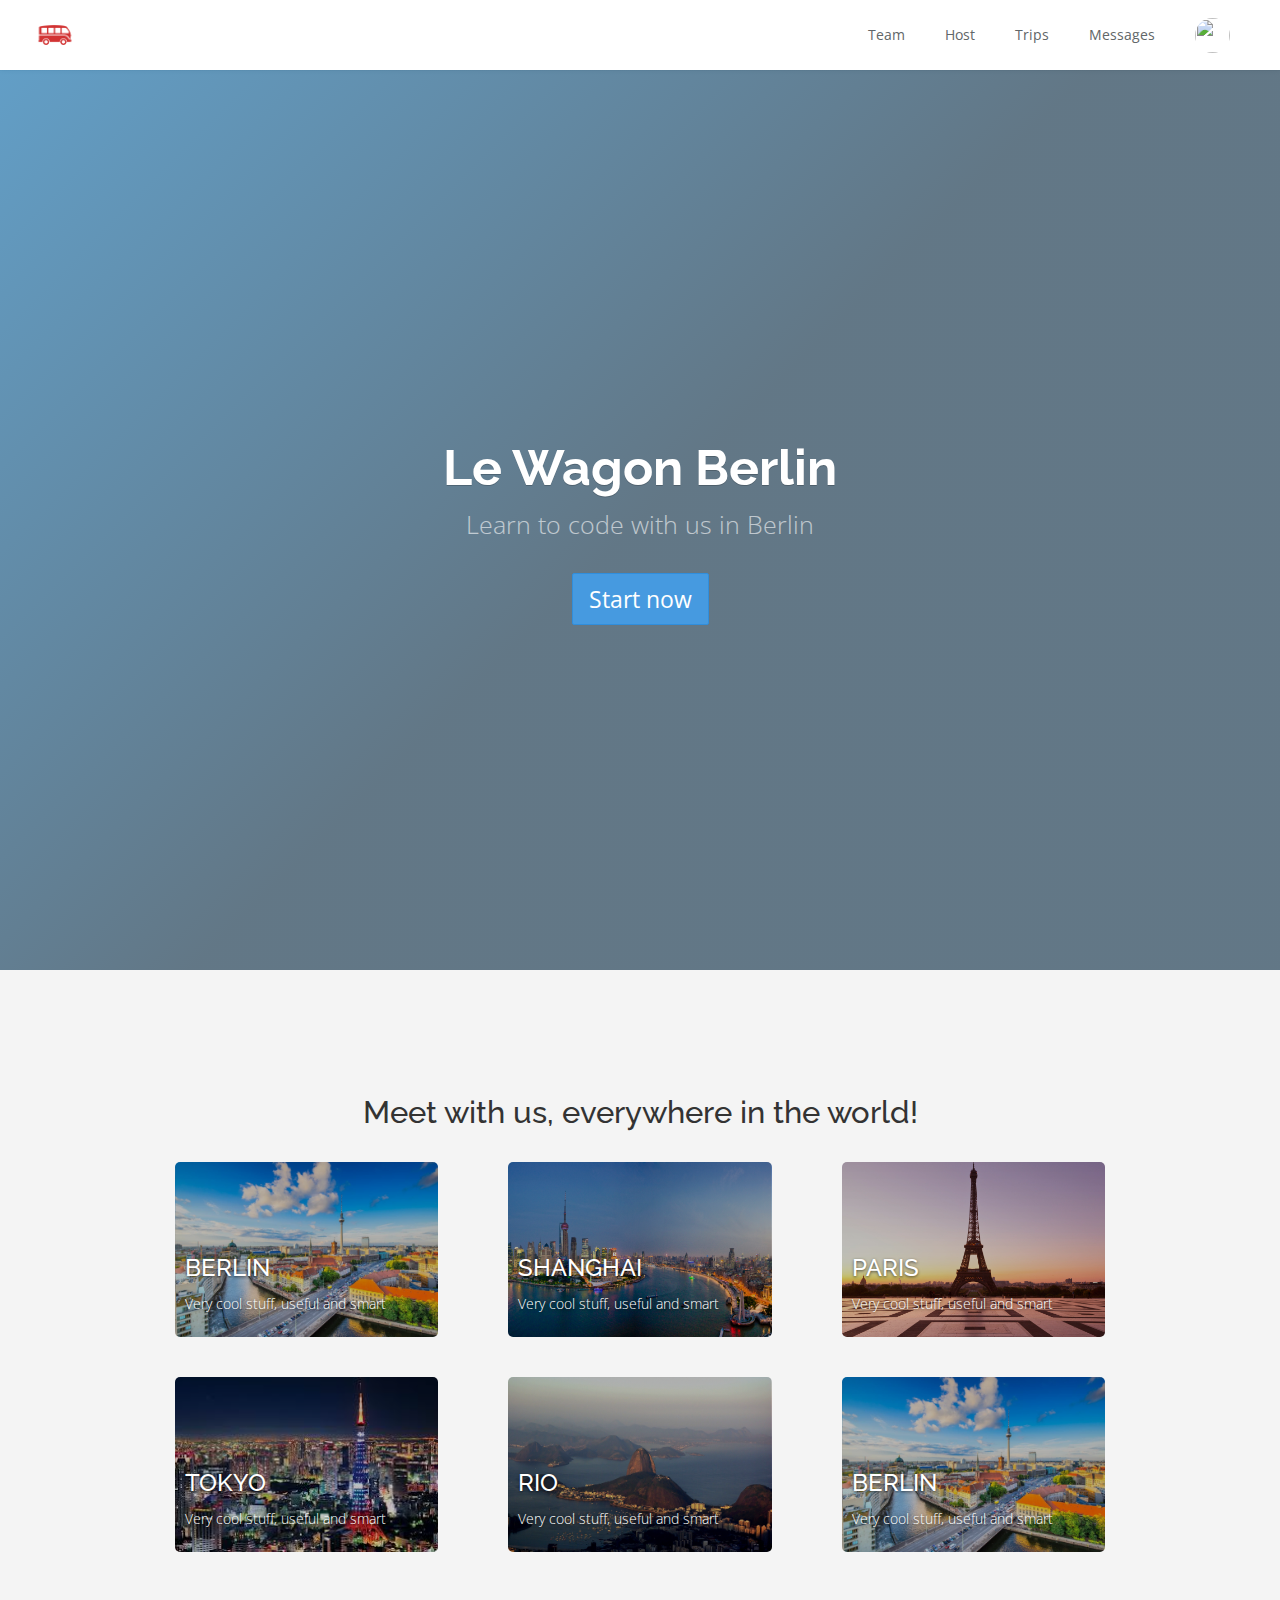
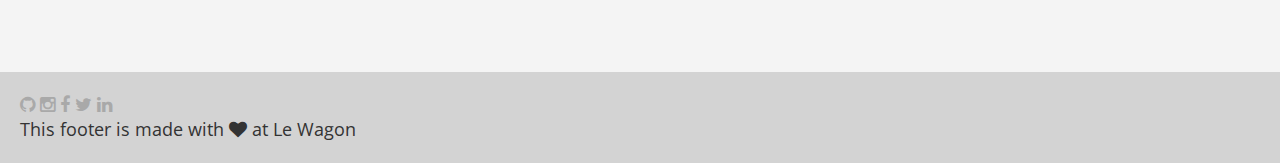
==== commit 0fc90907: "Automated commit at 2017-07-31 12:34:30 UTC by middleman-deploy 2.0.0-alpha" ====
--- a/index.html
+++ b/index.html
@@ -7,20 +7,135 @@
           content="width=device-width, initial-scale=1, shrink-to-fit=no">
     <!-- Use the title from a page's frontmatter if it has one -->
     <title>Le Wagon - Middleman</title>
-    <link href="stylesheets/application-3c48b980.css" rel="stylesheet" />
+    <link href="stylesheets/application-4d509761.css" rel="stylesheet" />
     <script src="javascripts/application-93de88c9.js"></script>
     <link href="images/favicon-f15af148.png" rel="icon" type="image/png" />
   </head>
   <body>
-    <div id="home">
-  <div class="home-content">
-    <img src="images/logo-acc9c0ec.png" width="200" alt="Logo" />
-    <p>
-      Middleman is now running!
-    </p>
-    <p class="about">
-      <a href="about.html">More about this template</a>
-    </p>
+    <div class="navbar-wagon">
+  <!-- Logo -->
+  <a href="/" class="navbar-wagon-brand">
+    <img src="images/logo-acc9c0ec.png" alt="logo">
+  </a>
+
+  <!-- Right Navigation -->
+  <div class="navbar-wagon-right hidden-xs hidden-sm">
+    <a href="team.html" class="navbar-wagon-item navbar-wagon-link">Team</a>
+    <a href="" class="navbar-wagon-item navbar-wagon-link">Host</a>
+    <a href="" class="navbar-wagon-item navbar-wagon-link">Trips</a>
+    <a href="" class="navbar-wagon-item navbar-wagon-link">Messages</a>
+
+    <!-- Profile picture with dropdown list -->
+    <div class="navbar-wagon-item">
+      <div class="dropdown">
+        <img src="http://kitt.lewagon.com/placeholder/users/ssaunier" class="avatar dropdown-toggle" id="navbar-wagon-menu" data-toggle="dropdown">
+        <ul class="dropdown-menu dropdown-menu-right navbar-wagon-dropdown-menu">
+          <li><a href="#">Profile</a></li>
+          <li><a href="#">Dashboard</a></li>
+          <li><a href="#">Log Out</a></li>
+        </ul>
+      </div>
+    </div>
+  </div>
+
+  <!-- Dropdown appearing on mobile only -->
+  <div class="navbar-wagon-item hidden-md hidden-lg">
+    <div class="dropdown">
+      <i class="fa fa-bars dropdown-toggle" data-toggle="dropdown"></i>
+      <ul class="dropdown-menu dropdown-menu-right navbar-wagon-dropdown-menu">
+        <li>
+        <a href="team.html.erb">Team</a>
+        </li>
+        <li><a href="#">Trips</a></li>
+        <li><a href="#">Messagese</a></li>
+      </ul>
+    </div>
+  </div>
+</div>
+
+    <div class="wrapper">
+      <div class="banner" style="background-image: linear-gradient(-225deg, rgba(0,101,168,0.6) 0%, rgba(0,36,61,0.6) 50%), url('http://kitt.lewagon.com/placeholder/cities/berlin');">
+        <div class="banner-content">
+          <h1>Le Wagon Berlin</h1>
+          <p>Learn to code with us in Berlin</p>
+          <a class="btn btn-primary btn-lg">Start now</a>
+        </div>
+      </div>
+</div>
+
+<div class="wrapper">
+  <div class="container" id="cities">
+    <div class="row">
+      <h3 class="text-center">Meet with us, everywhere in the world!</h3>
+        <div class="col-xs-12 col-sm-6 col-md-4">
+          <div class="card" style="background-image: linear-gradient(rgba(0,0,0,0.3), rgba(0,0,0,0.2)), url('images/berlin-df4c0f5b.jpg');">
+            <div class="card-description">
+              <h2>BERLIN</h2>
+              <p>Very cool stuff, useful and smart</p>
+            </div>
+            <a class="card-link" href="#" ></a>
+          </div>
+        </div>
+        <div class="col-xs-12 col-sm-6 col-md-4">
+          <div class="card" style="background-image: linear-gradient(rgba(0,0,0,0.3), rgba(0,0,0,0.2)), url('images/shanghai-06454cd9.jpg');">
+            <div class="card-description">
+              <h2>SHANGHAI</h2>
+              <p>Very cool stuff, useful and smart</p>
+            </div>
+            <a class="card-link" href="#" ></a>
+          </div>
+        </div>
+        <div class="col-xs-12 col-sm-6 col-md-4">
+          <div class="card" style="background-image: linear-gradient(rgba(0,0,0,0.3), rgba(0,0,0,0.2)), url('images/paris-7c74d734.jpg');">
+            <div class="card-description">
+              <h2>PARIS</h2>
+              <p>Very cool stuff, useful and smart</p>
+            </div>
+            <a class="card-link" href="#" ></a>
+          </div>
+        </div>
+        <div class="col-xs-12 col-sm-6 col-md-4">
+          <div class="card" style="background-image: linear-gradient(rgba(0,0,0,0.3), rgba(0,0,0,0.2)), url('images/tokyo-4aeb2ff7.jpg');">
+            <div class="card-description">
+              <h2>TOKYO</h2>
+              <p>Very cool stuff, useful and smart</p>
+            </div>
+            <a class="card-link" href="#" ></a>
+          </div>
+        </div>
+        <div class="col-xs-12 col-sm-6 col-md-4">
+          <div class="card" style="background-image: linear-gradient(rgba(0,0,0,0.3), rgba(0,0,0,0.2)), url('images/rio-4f87a4bf.jpg');">
+            <div class="card-description">
+              <h2>RIO</h2>
+              <p>Very cool stuff, useful and smart</p>
+            </div>
+            <a class="card-link" href="#" ></a>
+          </div>
+        </div>
+        <div class="col-xs-12 col-sm-6 col-md-4">
+          <div class="card" style="background-image: linear-gradient(rgba(0,0,0,0.3), rgba(0,0,0,0.2)), url('images/berlin-df4c0f5b.jpg');">
+            <div class="card-description">
+              <h2>BERLIN</h2>
+              <p>Very cool stuff, useful and smart</p>
+            </div>
+            <a class="card-link" href="#" ></a>
+          </div>
+        </div>
+    </div>
+  </div>
+</div>
+
+
+    <div class="footer">
+  <div class="footer-links">
+    <a href="#"><i class="fa fa-github"></i></a>
+    <a href="#"><i class="fa fa-instagram"></i></a>
+    <a href="#"><i class="fa fa-facebook"></i></a>
+    <a href="#"><i class="fa fa-twitter"></i></a>
+    <a href="#"><i class="fa fa-linkedin"></i></a>
+  </div>
+  <div class="footer-copyright">
+    This footer is made with <i class="fa fa-heart"></i> at Le Wagon
   </div>
 </div>
 
--- a/stylesheets/application-4d509761.css
+++ b/stylesheets/application-4d509761.css
@@ -0,0 +1,8 @@
+@import url("https://fonts.googleapis.com/css?family=Open+Sans:400,300,700|Raleway:400,100,300,700,500");/*!
+ * Bootstrap v3.3.7 (http://getbootstrap.com)
+ * Copyright 2011-2016 Twitter, Inc.
+ * Licensed under MIT (https://github.com/twbs/bootstrap/blob/master/LICENSE)
+ *//*! normalize.css v3.0.3 | MIT License | github.com/necolas/normalize.css */html{font-family:sans-serif;-ms-text-size-adjust:100%;-webkit-text-size-adjust:100%}body{margin:0}article,aside,details,figcaption,figure,footer,header,hgroup,main,menu,nav,section,summary{display:block}audio,canvas,progress,video{display:inline-block;vertical-align:baseline}audio:not([controls]){display:none;height:0}[hidden],template{display:none}a{background-color:transparent}a:active,a:hover{outline:0}abbr[title]{border-bottom:1px dotted}b,strong{font-weight:bold}dfn{font-style:italic}h1{font-size:2em;margin:0.67em 0}mark{background:#ff0;color:#000}small{font-size:80%}sub,sup{font-size:75%;line-height:0;position:relative;vertical-align:baseline}sup{top:-0.5em}sub{bottom:-0.25em}img{border:0}svg:not(:root){overflow:hidden}figure{margin:1em 40px}hr{-webkit-box-sizing:content-box;box-sizing:content-box;height:0}pre{overflow:auto}code,kbd,pre,samp{font-family:monospace, monospace;font-size:1em}button,input,optgroup,select,textarea{color:inherit;font:inherit;margin:0}button{overflow:visible}button,select{text-transform:none}button,html input[type="button"],input[type="reset"],input[type="submit"]{-webkit-appearance:button;cursor:pointer}button[disabled],html input[disabled]{cursor:default}button::-moz-focus-inner,input::-moz-focus-inner{border:0;padding:0}input{line-height:normal}input[type="checkbox"],input[type="radio"]{-webkit-box-sizing:border-box;box-sizing:border-box;padding:0}input[type="number"]::-webkit-inner-spin-button,input[type="number"]::-webkit-outer-spin-button{height:auto}input[type="search"]{-webkit-appearance:textfield;-webkit-box-sizing:content-box;box-sizing:content-box}input[type="search"]::-webkit-search-cancel-button,input[type="search"]::-webkit-search-decoration{-webkit-appearance:none}fieldset{border:1px solid #c0c0c0;margin:0 2px;padding:0.35em 0.625em 0.75em}legend{border:0;padding:0}textarea{overflow:auto}optgroup{font-weight:bold}table{border-collapse:collapse;border-spacing:0}td,th{padding:0}/*! Source: https://github.com/h5bp/html5-boilerplate/blob/master/src/css/main.css */@media print{*,*:before,*:after{background:transparent !important;color:#000 !important;-webkit-box-shadow:none !important;box-shadow:none !important;text-shadow:none !important}a,a:visited{text-decoration:underline}a[href]:after{content:" (" attr(href) ")"}abbr[title]:after{content:" (" attr(title) ")"}a[href^="#"]:after,a[href^="javascript:"]:after{content:""}pre,blockquote{border:1px solid #999;page-break-inside:avoid}thead{display:table-header-group}tr,img{page-break-inside:avoid}img{max-width:100% !important}p,h2,h3{orphans:3;widows:3}h2,h3{page-break-after:avoid}.navbar{display:none}.btn>.caret,.dropup>.btn>.caret{border-top-color:#000 !important}.label{border:1px solid #000}.table{border-collapse:collapse !important}.table td,.table th{background-color:#fff !important}.table-bordered th,.table-bordered td{border:1px solid #ddd !important}}@font-face{font-family:'Glyphicons Halflings';src:url("../assets/bootstrap/glyphicons-halflings-regular-86b6f62b.eot");src:url("../assets/bootstrap/glyphicons-halflings-regular-86b6f62b.eot?#iefix") format("embedded-opentype"),url("../assets/bootstrap/glyphicons-halflings-regular-ca35b697.woff2") format("woff2"),url("../assets/bootstrap/glyphicons-halflings-regular-278e49a8.woff") format("woff"),url("../assets/bootstrap/glyphicons-halflings-regular-44bc1850.ttf") format("truetype"),url("../assets/bootstrap/glyphicons-halflings-regular-de51a849.svg#glyphicons_halflingsregular") format("svg")}.glyphicon{position:relative;top:1px;display:inline-block;font-family:'Glyphicons Halflings';font-style:normal;font-weight:normal;line-height:1;-webkit-font-smoothing:antialiased;-moz-osx-font-smoothing:grayscale}.glyphicon-asterisk:before{content:"\002a"}.glyphicon-plus:before{content:"\002b"}.glyphicon-euro:before,.glyphicon-eur:before{content:"\20ac"}.glyphicon-minus:before{content:"\2212"}.glyphicon-cloud:before{content:"\2601"}.glyphicon-envelope:before{content:"\2709"}.glyphicon-pencil:before{content:"\270f"}.glyphicon-glass:before{content:"\e001"}.glyphicon-music:before{content:"\e002"}.glyphicon-search:before{content:"\e003"}.glyphicon-heart:before{content:"\e005"}.glyphicon-star:before{content:"\e006"}.glyphicon-star-empty:before{content:"\e007"}.glyphicon-user:before{content:"\e008"}.glyphicon-film:before{content:"\e009"}.glyphicon-th-large:before{content:"\e010"}.glyphicon-th:before{content:"\e011"}.glyphicon-th-list:before{content:"\e012"}.glyphicon-ok:before{content:"\e013"}.glyphicon-remove:before{content:"\e014"}.glyphicon-zoom-in:before{content:"\e015"}.glyphicon-zoom-out:before{content:"\e016"}.glyphicon-off:before{content:"\e017"}.glyphicon-signal:before{content:"\e018"}.glyphicon-cog:before{content:"\e019"}.glyphicon-trash:before{content:"\e020"}.glyphicon-home:before{content:"\e021"}.glyphicon-file:before{content:"\e022"}.glyphicon-time:before{content:"\e023"}.glyphicon-road:before{content:"\e024"}.glyphicon-download-alt:before{content:"\e025"}.glyphicon-download:before{content:"\e026"}.glyphicon-upload:before{content:"\e027"}.glyphicon-inbox:before{content:"\e028"}.glyphicon-play-circle:before{content:"\e029"}.glyphicon-repeat:before{content:"\e030"}.glyphicon-refresh:before{content:"\e031"}.glyphicon-list-alt:before{content:"\e032"}.glyphicon-lock:before{content:"\e033"}.glyphicon-flag:before{content:"\e034"}.glyphicon-headphones:before{content:"\e035"}.glyphicon-volume-off:before{content:"\e036"}.glyphicon-volume-down:before{content:"\e037"}.glyphicon-volume-up:before{content:"\e038"}.glyphicon-qrcode:before{content:"\e039"}.glyphicon-barcode:before{content:"\e040"}.glyphicon-tag:before{content:"\e041"}.glyphicon-tags:before{content:"\e042"}.glyphicon-book:before{content:"\e043"}.glyphicon-bookmark:before{content:"\e044"}.glyphicon-print:before{content:"\e045"}.glyphicon-camera:before{content:"\e046"}.glyphicon-font:before{content:"\e047"}.glyphicon-bold:before{content:"\e048"}.glyphicon-italic:before{content:"\e049"}.glyphicon-text-height:before{content:"\e050"}.glyphicon-text-width:before{content:"\e051"}.glyphicon-align-left:before{content:"\e052"}.glyphicon-align-center:before{content:"\e053"}.glyphicon-align-right:before{content:"\e054"}.glyphicon-align-justify:before{content:"\e055"}.glyphicon-list:before{content:"\e056"}.glyphicon-indent-left:before{content:"\e057"}.glyphicon-indent-right:before{content:"\e058"}.glyphicon-facetime-video:before{content:"\e059"}.glyphicon-picture:before{content:"\e060"}.glyphicon-map-marker:before{content:"\e062"}.glyphicon-adjust:before{content:"\e063"}.glyphicon-tint:before{content:"\e064"}.glyphicon-edit:before{content:"\e065"}.glyphicon-share:before{content:"\e066"}.glyphicon-check:before{content:"\e067"}.glyphicon-move:before{content:"\e068"}.glyphicon-step-backward:before{content:"\e069"}.glyphicon-fast-backward:before{content:"\e070"}.glyphicon-backward:before{content:"\e071"}.glyphicon-play:before{content:"\e072"}.glyphicon-pause:before{content:"\e073"}.glyphicon-stop:before{content:"\e074"}.glyphicon-forward:before{content:"\e075"}.glyphicon-fast-forward:before{content:"\e076"}.glyphicon-step-forward:before{content:"\e077"}.glyphicon-eject:before{content:"\e078"}.glyphicon-chevron-left:before{content:"\e079"}.glyphicon-chevron-right:before{content:"\e080"}.glyphicon-plus-sign:before{content:"\e081"}.glyphicon-minus-sign:before{content:"\e082"}.glyphicon-remove-sign:before{content:"\e083"}.glyphicon-ok-sign:before{content:"\e084"}.glyphicon-question-sign:before{content:"\e085"}.glyphicon-info-sign:before{content:"\e086"}.glyphicon-screenshot:before{content:"\e087"}.glyphicon-remove-circle:before{content:"\e088"}.glyphicon-ok-circle:before{content:"\e089"}.glyphicon-ban-circle:before{content:"\e090"}.glyphicon-arrow-left:before{content:"\e091"}.glyphicon-arrow-right:before{content:"\e092"}.glyphicon-arrow-up:before{content:"\e093"}.glyphicon-arrow-down:before{content:"\e094"}.glyphicon-share-alt:before{content:"\e095"}.glyphicon-resize-full:before{content:"\e096"}.glyphicon-resize-small:before{content:"\e097"}.glyphicon-exclamation-sign:before{content:"\e101"}.glyphicon-gift:before{content:"\e102"}.glyphicon-leaf:before{content:"\e103"}.glyphicon-fire:before{content:"\e104"}.glyphicon-eye-open:before{content:"\e105"}.glyphicon-eye-close:before{content:"\e106"}.glyphicon-warning-sign:before{content:"\e107"}.glyphicon-plane:before{content:"\e108"}.glyphicon-calendar:before{content:"\e109"}.glyphicon-random:before{content:"\e110"}.glyphicon-comment:before{content:"\e111"}.glyphicon-magnet:before{content:"\e112"}.glyphicon-chevron-up:before{content:"\e113"}.glyphicon-chevron-down:before{content:"\e114"}.glyphicon-retweet:before{content:"\e115"}.glyphicon-shopping-cart:before{content:"\e116"}.glyphicon-folder-close:before{content:"\e117"}.glyphicon-folder-open:before{content:"\e118"}.glyphicon-resize-vertical:before{content:"\e119"}.glyphicon-resize-horizontal:before{content:"\e120"}.glyphicon-hdd:before{content:"\e121"}.glyphicon-bullhorn:before{content:"\e122"}.glyphicon-bell:before{content:"\e123"}.glyphicon-certificate:before{content:"\e124"}.glyphicon-thumbs-up:before{content:"\e125"}.glyphicon-thumbs-down:before{content:"\e126"}.glyphicon-hand-right:before{content:"\e127"}.glyphicon-hand-left:before{content:"\e128"}.glyphicon-hand-up:before{content:"\e129"}.glyphicon-hand-down:before{content:"\e130"}.glyphicon-circle-arrow-right:before{content:"\e131"}.glyphicon-circle-arrow-left:before{content:"\e132"}.glyphicon-circle-arrow-up:before{content:"\e133"}.glyphicon-circle-arrow-down:before{content:"\e134"}.glyphicon-globe:before{content:"\e135"}.glyphicon-wrench:before{content:"\e136"}.glyphicon-tasks:before{content:"\e137"}.glyphicon-filter:before{content:"\e138"}.glyphicon-briefcase:before{content:"\e139"}.glyphicon-fullscreen:before{content:"\e140"}.glyphicon-dashboard:before{content:"\e141"}.glyphicon-paperclip:before{content:"\e142"}.glyphicon-heart-empty:before{content:"\e143"}.glyphicon-link:before{content:"\e144"}.glyphicon-phone:before{content:"\e145"}.glyphicon-pushpin:before{content:"\e146"}.glyphicon-usd:before{content:"\e148"}.glyphicon-gbp:before{content:"\e149"}.glyphicon-sort:before{content:"\e150"}.glyphicon-sort-by-alphabet:before{content:"\e151"}.glyphicon-sort-by-alphabet-alt:before{content:"\e152"}.glyphicon-sort-by-order:before{content:"\e153"}.glyphicon-sort-by-order-alt:before{content:"\e154"}.glyphicon-sort-by-attributes:before{content:"\e155"}.glyphicon-sort-by-attributes-alt:before{content:"\e156"}.glyphicon-unchecked:before{content:"\e157"}.glyphicon-expand:before{content:"\e158"}.glyphicon-collapse-down:before{content:"\e159"}.glyphicon-collapse-up:before{content:"\e160"}.glyphicon-log-in:before{content:"\e161"}.glyphicon-flash:before{content:"\e162"}.glyphicon-log-out:before{content:"\e163"}.glyphicon-new-window:before{content:"\e164"}.glyphicon-record:before{content:"\e165"}.glyphicon-save:before{content:"\e166"}.glyphicon-open:before{content:"\e167"}.glyphicon-saved:before{content:"\e168"}.glyphicon-import:before{content:"\e169"}.glyphicon-export:before{content:"\e170"}.glyphicon-send:before{content:"\e171"}.glyphicon-floppy-disk:before{content:"\e172"}.glyphicon-floppy-saved:before{content:"\e173"}.glyphicon-floppy-remove:before{content:"\e174"}.glyphicon-floppy-save:before{content:"\e175"}.glyphicon-floppy-open:before{content:"\e176"}.glyphicon-credit-card:before{content:"\e177"}.glyphicon-transfer:before{content:"\e178"}.glyphicon-cutlery:before{content:"\e179"}.glyphicon-header:before{content:"\e180"}.glyphicon-compressed:before{content:"\e181"}.glyphicon-earphone:before{content:"\e182"}.glyphicon-phone-alt:before{content:"\e183"}.glyphicon-tower:before{content:"\e184"}.glyphicon-stats:before{content:"\e185"}.glyphicon-sd-video:before{content:"\e186"}.glyphicon-hd-video:before{content:"\e187"}.glyphicon-subtitles:before{content:"\e188"}.glyphicon-sound-stereo:before{content:"\e189"}.glyphicon-sound-dolby:before{content:"\e190"}.glyphicon-sound-5-1:before{content:"\e191"}.glyphicon-sound-6-1:before{content:"\e192"}.glyphicon-sound-7-1:before{content:"\e193"}.glyphicon-copyright-mark:before{content:"\e194"}.glyphicon-registration-mark:before{content:"\e195"}.glyphicon-cloud-download:before{content:"\e197"}.glyphicon-cloud-upload:before{content:"\e198"}.glyphicon-tree-conifer:before{content:"\e199"}.glyphicon-tree-deciduous:before{content:"\e200"}.glyphicon-cd:before{content:"\e201"}.glyphicon-save-file:before{content:"\e202"}.glyphicon-open-file:before{content:"\e203"}.glyphicon-level-up:before{content:"\e204"}.glyphicon-copy:before{content:"\e205"}.glyphicon-paste:before{content:"\e206"}.glyphicon-alert:before{content:"\e209"}.glyphicon-equalizer:before{content:"\e210"}.glyphicon-king:before{content:"\e211"}.glyphicon-queen:before{content:"\e212"}.glyphicon-pawn:before{content:"\e213"}.glyphicon-bishop:before{content:"\e214"}.glyphicon-knight:before{content:"\e215"}.glyphicon-baby-formula:before{content:"\e216"}.glyphicon-tent:before{content:"\26fa"}.glyphicon-blackboard:before{content:"\e218"}.glyphicon-bed:before{content:"\e219"}.glyphicon-apple:before{content:"\f8ff"}.glyphicon-erase:before{content:"\e221"}.glyphicon-hourglass:before{content:"\231b"}.glyphicon-lamp:before{content:"\e223"}.glyphicon-duplicate:before{content:"\e224"}.glyphicon-piggy-bank:before{content:"\e225"}.glyphicon-scissors:before{content:"\e226"}.glyphicon-bitcoin:before{content:"\e227"}.glyphicon-btc:before{content:"\e227"}.glyphicon-xbt:before{content:"\e227"}.glyphicon-yen:before{content:"\00a5"}.glyphicon-jpy:before{content:"\00a5"}.glyphicon-ruble:before{content:"\20bd"}.glyphicon-rub:before{content:"\20bd"}.glyphicon-scale:before{content:"\e230"}.glyphicon-ice-lolly:before{content:"\e231"}.glyphicon-ice-lolly-tasted:before{content:"\e232"}.glyphicon-education:before{content:"\e233"}.glyphicon-option-horizontal:before{content:"\e234"}.glyphicon-option-vertical:before{content:"\e235"}.glyphicon-menu-hamburger:before{content:"\e236"}.glyphicon-modal-window:before{content:"\e237"}.glyphicon-oil:before{content:"\e238"}.glyphicon-grain:before{content:"\e239"}.glyphicon-sunglasses:before{content:"\e240"}.glyphicon-text-size:before{content:"\e241"}.glyphicon-text-color:before{content:"\e242"}.glyphicon-text-background:before{content:"\e243"}.glyphicon-object-align-top:before{content:"\e244"}.glyphicon-object-align-bottom:before{content:"\e245"}.glyphicon-object-align-horizontal:before{content:"\e246"}.glyphicon-object-align-left:before{content:"\e247"}.glyphicon-object-align-vertical:before{content:"\e248"}.glyphicon-object-align-right:before{content:"\e249"}.glyphicon-triangle-right:before{content:"\e250"}.glyphicon-triangle-left:before{content:"\e251"}.glyphicon-triangle-bottom:before{content:"\e252"}.glyphicon-triangle-top:before{content:"\e253"}.glyphicon-console:before{content:"\e254"}.glyphicon-superscript:before{content:"\e255"}.glyphicon-subscript:before{content:"\e256"}.glyphicon-menu-left:before{content:"\e257"}.glyphicon-menu-right:before{content:"\e258"}.glyphicon-menu-down:before{content:"\e259"}.glyphicon-menu-up:before{content:"\e260"}*{-webkit-box-sizing:border-box;box-sizing:border-box}*:before,*:after{-webkit-box-sizing:border-box;box-sizing:border-box}html{font-size:10px;-webkit-tap-highlight-color:transparent}body{font-family:"Open Sans", "Helvetica", "sans-serif";font-size:18px;line-height:1.42857143;color:#333333;background-color:#F4F4F4}input,button,select,textarea{font-family:inherit;font-size:inherit;line-height:inherit}a{color:#469AE0;text-decoration:none}a:hover,a:focus{color:#1f74ba;text-decoration:underline}a:focus{outline:5px auto -webkit-focus-ring-color;outline-offset:-2px}figure{margin:0}img{vertical-align:middle}.img-responsive{display:block;max-width:100%;height:auto}.img-rounded{border-radius:2px}.img-thumbnail{padding:4px;line-height:1.42857143;background-color:#F4F4F4;border:1px solid #ddd;border-radius:2px;-webkit-transition:all 0.2s ease-in-out;transition:all 0.2s ease-in-out;display:inline-block;max-width:100%;height:auto}.img-circle{border-radius:50%}hr{margin-top:25px;margin-bottom:25px;border:0;border-top:1px solid #eeeeee}.sr-only{position:absolute;width:1px;height:1px;margin:-1px;padding:0;overflow:hidden;clip:rect(0, 0, 0, 0);border:0}.sr-only-focusable:active,.sr-only-focusable:focus{position:static;width:auto;height:auto;margin:0;overflow:visible;clip:auto}[role="button"]{cursor:pointer}h1,h2,h3,h4,h5,h6,.h1,.h2,.h3,.h4,.h5,.h6{font-family:"Raleway", "Helvetica", "sans-serif";font-weight:500;line-height:1.1;color:inherit}h1 small,h1 .small,h2 small,h2 .small,h3 small,h3 .small,h4 small,h4 .small,h5 small,h5 .small,h6 small,h6 .small,.h1 small,.h1 .small,.h2 small,.h2 .small,.h3 small,.h3 .small,.h4 small,.h4 .small,.h5 small,.h5 .small,.h6 small,.h6 .small{font-weight:normal;line-height:1;color:#777777}h1,.h1,h2,.h2,h3,.h3{margin-top:25px;margin-bottom:12.5px}h1 small,h1 .small,.h1 small,.h1 .small,h2 small,h2 .small,.h2 small,.h2 .small,h3 small,h3 .small,.h3 small,.h3 .small{font-size:65%}h4,.h4,h5,.h5,h6,.h6{margin-top:12.5px;margin-bottom:12.5px}h4 small,h4 .small,.h4 small,.h4 .small,h5 small,h5 .small,.h5 small,.h5 .small,h6 small,h6 .small,.h6 small,.h6 .small{font-size:75%}h1,.h1{font-size:46px}h2,.h2{font-size:38px}h3,.h3{font-size:31px}h4,.h4{font-size:23px}h5,.h5{font-size:18px}h6,.h6{font-size:16px}p{margin:0 0 12.5px}.lead{margin-bottom:25px;font-size:20px;font-weight:300;line-height:1.4}@media (min-width: 768px){.lead{font-size:27px}}small,.small{font-size:88%}mark,.mark{background-color:#fcf8e3;padding:.2em}.text-left{text-align:left}.text-right{text-align:right}.text-center{text-align:center}.text-justify{text-align:justify}.text-nowrap{white-space:nowrap}.text-lowercase{text-transform:lowercase}.text-uppercase,.initialism{text-transform:uppercase}.text-capitalize{text-transform:capitalize}.text-muted{color:#777777}.text-primary{color:#469AE0}a.text-primary:hover,a.text-primary:focus{color:#2381d0}.text-success{color:#3c763d}a.text-success:hover,a.text-success:focus{color:#2b542c}.text-info{color:#31708f}a.text-info:hover,a.text-info:focus{color:#245269}.text-warning{color:#8a6d3b}a.text-warning:hover,a.text-warning:focus{color:#66512c}.text-danger{color:#a94442}a.text-danger:hover,a.text-danger:focus{color:#843534}.bg-primary{color:#fff}.bg-primary{background-color:#469AE0}a.bg-primary:hover,a.bg-primary:focus{background-color:#2381d0}.bg-success{background-color:#dff0d8}a.bg-success:hover,a.bg-success:focus{background-color:#c1e2b3}.bg-info{background-color:#d9edf7}a.bg-info:hover,a.bg-info:focus{background-color:#afd9ee}.bg-warning{background-color:#fcf8e3}a.bg-warning:hover,a.bg-warning:focus{background-color:#f7ecb5}.bg-danger{background-color:#f2dede}a.bg-danger:hover,a.bg-danger:focus{background-color:#e4b9b9}.page-header{padding-bottom:11.5px;margin:50px 0 25px;border-bottom:1px solid #eeeeee}ul,ol{margin-top:0;margin-bottom:12.5px}ul ul,ul ol,ol ul,ol ol{margin-bottom:0}.list-unstyled{padding-left:0;list-style:none}.list-inline{padding-left:0;list-style:none;margin-left:-5px}.list-inline>li{display:inline-block;padding-left:5px;padding-right:5px}dl{margin-top:0;margin-bottom:25px}dt,dd{line-height:1.42857143}dt{font-weight:bold}dd{margin-left:0}.dl-horizontal dd:before,.dl-horizontal dd:after{content:" ";display:table}.dl-horizontal dd:after{clear:both}@media (min-width: 768px){.dl-horizontal dt{float:left;width:160px;clear:left;text-align:right;overflow:hidden;text-overflow:ellipsis;white-space:nowrap}.dl-horizontal dd{margin-left:180px}}abbr[title],abbr[data-original-title]{cursor:help;border-bottom:1px dotted #777777}.initialism{font-size:90%}blockquote{padding:12.5px 25px;margin:0 0 25px;font-size:22.5px;border-left:5px solid #eeeeee}blockquote p:last-child,blockquote ul:last-child,blockquote ol:last-child{margin-bottom:0}blockquote footer,blockquote small,blockquote .small{display:block;font-size:80%;line-height:1.42857143;color:#777777}blockquote footer:before,blockquote small:before,blockquote .small:before{content:'\2014 \00A0'}.blockquote-reverse,blockquote.pull-right{padding-right:15px;padding-left:0;border-right:5px solid #eeeeee;border-left:0;text-align:right}.blockquote-reverse footer:before,.blockquote-reverse small:before,.blockquote-reverse .small:before,blockquote.pull-right footer:before,blockquote.pull-right small:before,blockquote.pull-right .small:before{content:''}.blockquote-reverse footer:after,.blockquote-reverse small:after,.blockquote-reverse .small:after,blockquote.pull-right footer:after,blockquote.pull-right small:after,blockquote.pull-right .small:after{content:'\00A0 \2014'}address{margin-bottom:25px;font-style:normal;line-height:1.42857143}code,kbd,pre,samp{font-family:Menlo, Monaco, Consolas, "Courier New", monospace}code{padding:2px 4px;font-size:90%;color:#c7254e;background-color:#f9f2f4;border-radius:2px}kbd{padding:2px 4px;font-size:90%;color:#fff;background-color:#333;border-radius:2px;-webkit-box-shadow:inset 0 -1px 0 rgba(0,0,0,0.25);box-shadow:inset 0 -1px 0 rgba(0,0,0,0.25)}kbd kbd{padding:0;font-size:100%;font-weight:bold;-webkit-box-shadow:none;box-shadow:none}pre{display:block;padding:12px;margin:0 0 12.5px;font-size:17px;line-height:1.42857143;word-break:break-all;word-wrap:break-word;color:#333333;background-color:#f5f5f5;border:1px solid #ccc;border-radius:2px}pre code{padding:0;font-size:inherit;color:inherit;white-space:pre-wrap;background-color:transparent;border-radius:0}.pre-scrollable{max-height:340px;overflow-y:scroll}.container{margin-right:auto;margin-left:auto;padding-left:15px;padding-right:15px}.container:before,.container:after{content:" ";display:table}.container:after{clear:both}@media (min-width: 768px){.container{width:750px}}@media (min-width: 992px){.container{width:970px}}@media (min-width: 1200px){.container{width:1170px}}.container-fluid{margin-right:auto;margin-left:auto;padding-left:15px;padding-right:15px}.container-fluid:before,.container-fluid:after{content:" ";display:table}.container-fluid:after{clear:both}.row{margin-left:-15px;margin-right:-15px}.row:before,.row:after{content:" ";display:table}.row:after{clear:both}.col-xs-1,.col-sm-1,.col-md-1,.col-lg-1,.col-xs-2,.col-sm-2,.col-md-2,.col-lg-2,.col-xs-3,.col-sm-3,.col-md-3,.col-lg-3,.col-xs-4,.col-sm-4,.col-md-4,.col-lg-4,.col-xs-5,.col-sm-5,.col-md-5,.col-lg-5,.col-xs-6,.col-sm-6,.col-md-6,.col-lg-6,.col-xs-7,.col-sm-7,.col-md-7,.col-lg-7,.col-xs-8,.col-sm-8,.col-md-8,.col-lg-8,.col-xs-9,.col-sm-9,.col-md-9,.col-lg-9,.col-xs-10,.col-sm-10,.col-md-10,.col-lg-10,.col-xs-11,.col-sm-11,.col-md-11,.col-lg-11,.col-xs-12,.col-sm-12,.col-md-12,.col-lg-12{position:relative;min-height:1px;padding-left:15px;padding-right:15px}.col-xs-1,.col-xs-2,.col-xs-3,.col-xs-4,.col-xs-5,.col-xs-6,.col-xs-7,.col-xs-8,.col-xs-9,.col-xs-10,.col-xs-11,.col-xs-12{float:left}.col-xs-1{width:8.33333333%}.col-xs-2{width:16.66666667%}.col-xs-3{width:25%}.col-xs-4{width:33.33333333%}.col-xs-5{width:41.66666667%}.col-xs-6{width:50%}.col-xs-7{width:58.33333333%}.col-xs-8{width:66.66666667%}.col-xs-9{width:75%}.col-xs-10{width:83.33333333%}.col-xs-11{width:91.66666667%}.col-xs-12{width:100%}.col-xs-pull-0{right:auto}.col-xs-pull-1{right:8.33333333%}.col-xs-pull-2{right:16.66666667%}.col-xs-pull-3{right:25%}.col-xs-pull-4{right:33.33333333%}.col-xs-pull-5{right:41.66666667%}.col-xs-pull-6{right:50%}.col-xs-pull-7{right:58.33333333%}.col-xs-pull-8{right:66.66666667%}.col-xs-pull-9{right:75%}.col-xs-pull-10{right:83.33333333%}.col-xs-pull-11{right:91.66666667%}.col-xs-pull-12{right:100%}.col-xs-push-0{left:auto}.col-xs-push-1{left:8.33333333%}.col-xs-push-2{left:16.66666667%}.col-xs-push-3{left:25%}.col-xs-push-4{left:33.33333333%}.col-xs-push-5{left:41.66666667%}.col-xs-push-6{left:50%}.col-xs-push-7{left:58.33333333%}.col-xs-push-8{left:66.66666667%}.col-xs-push-9{left:75%}.col-xs-push-10{left:83.33333333%}.col-xs-push-11{left:91.66666667%}.col-xs-push-12{left:100%}.col-xs-offset-0{margin-left:0%}.col-xs-offset-1{margin-left:8.33333333%}.col-xs-offset-2{margin-left:16.66666667%}.col-xs-offset-3{margin-left:25%}.col-xs-offset-4{margin-left:33.33333333%}.col-xs-offset-5{margin-left:41.66666667%}.col-xs-offset-6{margin-left:50%}.col-xs-offset-7{margin-left:58.33333333%}.col-xs-offset-8{margin-left:66.66666667%}.col-xs-offset-9{margin-left:75%}.col-xs-offset-10{margin-left:83.33333333%}.col-xs-offset-11{margin-left:91.66666667%}.col-xs-offset-12{margin-left:100%}@media (min-width: 768px){.col-sm-1,.col-sm-2,.col-sm-3,.col-sm-4,.col-sm-5,.col-sm-6,.col-sm-7,.col-sm-8,.col-sm-9,.col-sm-10,.col-sm-11,.col-sm-12{float:left}.col-sm-1{width:8.33333333%}.col-sm-2{width:16.66666667%}.col-sm-3{width:25%}.col-sm-4{width:33.33333333%}.col-sm-5{width:41.66666667%}.col-sm-6{width:50%}.col-sm-7{width:58.33333333%}.col-sm-8{width:66.66666667%}.col-sm-9{width:75%}.col-sm-10{width:83.33333333%}.col-sm-11{width:91.66666667%}.col-sm-12{width:100%}.col-sm-pull-0{right:auto}.col-sm-pull-1{right:8.33333333%}.col-sm-pull-2{right:16.66666667%}.col-sm-pull-3{right:25%}.col-sm-pull-4{right:33.33333333%}.col-sm-pull-5{right:41.66666667%}.col-sm-pull-6{right:50%}.col-sm-pull-7{right:58.33333333%}.col-sm-pull-8{right:66.66666667%}.col-sm-pull-9{right:75%}.col-sm-pull-10{right:83.33333333%}.col-sm-pull-11{right:91.66666667%}.col-sm-pull-12{right:100%}.col-sm-push-0{left:auto}.col-sm-push-1{left:8.33333333%}.col-sm-push-2{left:16.66666667%}.col-sm-push-3{left:25%}.col-sm-push-4{left:33.33333333%}.col-sm-push-5{left:41.66666667%}.col-sm-push-6{left:50%}.col-sm-push-7{left:58.33333333%}.col-sm-push-8{left:66.66666667%}.col-sm-push-9{left:75%}.col-sm-push-10{left:83.33333333%}.col-sm-push-11{left:91.66666667%}.col-sm-push-12{left:100%}.col-sm-offset-0{margin-left:0%}.col-sm-offset-1{margin-left:8.33333333%}.col-sm-offset-2{margin-left:16.66666667%}.col-sm-offset-3{margin-left:25%}.col-sm-offset-4{margin-left:33.33333333%}.col-sm-offset-5{margin-left:41.66666667%}.col-sm-offset-6{margin-left:50%}.col-sm-offset-7{margin-left:58.33333333%}.col-sm-offset-8{margin-left:66.66666667%}.col-sm-offset-9{margin-left:75%}.col-sm-offset-10{margin-left:83.33333333%}.col-sm-offset-11{margin-left:91.66666667%}.col-sm-offset-12{margin-left:100%}}@media (min-width: 992px){.col-md-1,.col-md-2,.col-md-3,.col-md-4,.col-md-5,.col-md-6,.col-md-7,.col-md-8,.col-md-9,.col-md-10,.col-md-11,.col-md-12{float:left}.col-md-1{width:8.33333333%}.col-md-2{width:16.66666667%}.col-md-3{width:25%}.col-md-4{width:33.33333333%}.col-md-5{width:41.66666667%}.col-md-6{width:50%}.col-md-7{width:58.33333333%}.col-md-8{width:66.66666667%}.col-md-9{width:75%}.col-md-10{width:83.33333333%}.col-md-11{width:91.66666667%}.col-md-12{width:100%}.col-md-pull-0{right:auto}.col-md-pull-1{right:8.33333333%}.col-md-pull-2{right:16.66666667%}.col-md-pull-3{right:25%}.col-md-pull-4{right:33.33333333%}.col-md-pull-5{right:41.66666667%}.col-md-pull-6{right:50%}.col-md-pull-7{right:58.33333333%}.col-md-pull-8{right:66.66666667%}.col-md-pull-9{right:75%}.col-md-pull-10{right:83.33333333%}.col-md-pull-11{right:91.66666667%}.col-md-pull-12{right:100%}.col-md-push-0{left:auto}.col-md-push-1{left:8.33333333%}.col-md-push-2{left:16.66666667%}.col-md-push-3{left:25%}.col-md-push-4{left:33.33333333%}.col-md-push-5{left:41.66666667%}.col-md-push-6{left:50%}.col-md-push-7{left:58.33333333%}.col-md-push-8{left:66.66666667%}.col-md-push-9{left:75%}.col-md-push-10{left:83.33333333%}.col-md-push-11{left:91.66666667%}.col-md-push-12{left:100%}.col-md-offset-0{margin-left:0%}.col-md-offset-1{margin-left:8.33333333%}.col-md-offset-2{margin-left:16.66666667%}.col-md-offset-3{margin-left:25%}.col-md-offset-4{margin-left:33.33333333%}.col-md-offset-5{margin-left:41.66666667%}.col-md-offset-6{margin-left:50%}.col-md-offset-7{margin-left:58.33333333%}.col-md-offset-8{margin-left:66.66666667%}.col-md-offset-9{margin-left:75%}.col-md-offset-10{margin-left:83.33333333%}.col-md-offset-11{margin-left:91.66666667%}.col-md-offset-12{margin-left:100%}}@media (min-width: 1200px){.col-lg-1,.col-lg-2,.col-lg-3,.col-lg-4,.col-lg-5,.col-lg-6,.col-lg-7,.col-lg-8,.col-lg-9,.col-lg-10,.col-lg-11,.col-lg-12{float:left}.col-lg-1{width:8.33333333%}.col-lg-2{width:16.66666667%}.col-lg-3{width:25%}.col-lg-4{width:33.33333333%}.col-lg-5{width:41.66666667%}.col-lg-6{width:50%}.col-lg-7{width:58.33333333%}.col-lg-8{width:66.66666667%}.col-lg-9{width:75%}.col-lg-10{width:83.33333333%}.col-lg-11{width:91.66666667%}.col-lg-12{width:100%}.col-lg-pull-0{right:auto}.col-lg-pull-1{right:8.33333333%}.col-lg-pull-2{right:16.66666667%}.col-lg-pull-3{right:25%}.col-lg-pull-4{right:33.33333333%}.col-lg-pull-5{right:41.66666667%}.col-lg-pull-6{right:50%}.col-lg-pull-7{right:58.33333333%}.col-lg-pull-8{right:66.66666667%}.col-lg-pull-9{right:75%}.col-lg-pull-10{right:83.33333333%}.col-lg-pull-11{right:91.66666667%}.col-lg-pull-12{right:100%}.col-lg-push-0{left:auto}.col-lg-push-1{left:8.33333333%}.col-lg-push-2{left:16.66666667%}.col-lg-push-3{left:25%}.col-lg-push-4{left:33.33333333%}.col-lg-push-5{left:41.66666667%}.col-lg-push-6{left:50%}.col-lg-push-7{left:58.33333333%}.col-lg-push-8{left:66.66666667%}.col-lg-push-9{left:75%}.col-lg-push-10{left:83.33333333%}.col-lg-push-11{left:91.66666667%}.col-lg-push-12{left:100%}.col-lg-offset-0{margin-left:0%}.col-lg-offset-1{margin-left:8.33333333%}.col-lg-offset-2{margin-left:16.66666667%}.col-lg-offset-3{margin-left:25%}.col-lg-offset-4{margin-left:33.33333333%}.col-lg-offset-5{margin-left:41.66666667%}.col-lg-offset-6{margin-left:50%}.col-lg-offset-7{margin-left:58.33333333%}.col-lg-offset-8{margin-left:66.66666667%}.col-lg-offset-9{margin-left:75%}.col-lg-offset-10{margin-left:83.33333333%}.col-lg-offset-11{margin-left:91.66666667%}.col-lg-offset-12{margin-left:100%}}table{background-color:transparent}caption{padding-top:8px;padding-bottom:8px;color:#777777;text-align:left}th{text-align:left}.table{width:100%;max-width:100%;margin-bottom:25px}.table>thead>tr>th,.table>thead>tr>td,.table>tbody>tr>th,.table>tbody>tr>td,.table>tfoot>tr>th,.table>tfoot>tr>td{padding:8px;line-height:1.42857143;vertical-align:top;border-top:1px solid #ddd}.table>thead>tr>th{vertical-align:bottom;border-bottom:2px solid #ddd}.table>caption+thead>tr:first-child>th,.table>caption+thead>tr:first-child>td,.table>colgroup+thead>tr:first-child>th,.table>colgroup+thead>tr:first-child>td,.table>thead:first-child>tr:first-child>th,.table>thead:first-child>tr:first-child>td{border-top:0}.table>tbody+tbody{border-top:2px solid #ddd}.table .table{background-color:#F4F4F4}.table-condensed>thead>tr>th,.table-condensed>thead>tr>td,.table-condensed>tbody>tr>th,.table-condensed>tbody>tr>td,.table-condensed>tfoot>tr>th,.table-condensed>tfoot>tr>td{padding:5px}.table-bordered{border:1px solid #ddd}.table-bordered>thead>tr>th,.table-bordered>thead>tr>td,.table-bordered>tbody>tr>th,.table-bordered>tbody>tr>td,.table-bordered>tfoot>tr>th,.table-bordered>tfoot>tr>td{border:1px solid #ddd}.table-bordered>thead>tr>th,.table-bordered>thead>tr>td{border-bottom-width:2px}.table-striped>tbody>tr:nth-of-type(odd){background-color:#f9f9f9}.table-hover>tbody>tr:hover{background-color:#f5f5f5}table col[class*="col-"]{position:static;float:none;display:table-column}table td[class*="col-"],table th[class*="col-"]{position:static;float:none;display:table-cell}.table>thead>tr>td.active,.table>thead>tr>th.active,.table>thead>tr.active>td,.table>thead>tr.active>th,.table>tbody>tr>td.active,.table>tbody>tr>th.active,.table>tbody>tr.active>td,.table>tbody>tr.active>th,.table>tfoot>tr>td.active,.table>tfoot>tr>th.active,.table>tfoot>tr.active>td,.table>tfoot>tr.active>th{background-color:#f5f5f5}.table-hover>tbody>tr>td.active:hover,.table-hover>tbody>tr>th.active:hover,.table-hover>tbody>tr.active:hover>td,.table-hover>tbody>tr:hover>.active,.table-hover>tbody>tr.active:hover>th{background-color:#e8e8e8}.table>thead>tr>td.success,.table>thead>tr>th.success,.table>thead>tr.success>td,.table>thead>tr.success>th,.table>tbody>tr>td.success,.table>tbody>tr>th.success,.table>tbody>tr.success>td,.table>tbody>tr.success>th,.table>tfoot>tr>td.success,.table>tfoot>tr>th.success,.table>tfoot>tr.success>td,.table>tfoot>tr.success>th{background-color:#dff0d8}.table-hover>tbody>tr>td.success:hover,.table-hover>tbody>tr>th.success:hover,.table-hover>tbody>tr.success:hover>td,.table-hover>tbody>tr:hover>.success,.table-hover>tbody>tr.success:hover>th{background-color:#d0e9c6}.table>thead>tr>td.info,.table>thead>tr>th.info,.table>thead>tr.info>td,.table>thead>tr.info>th,.table>tbody>tr>td.info,.table>tbody>tr>th.info,.table>tbody>tr.info>td,.table>tbody>tr.info>th,.table>tfoot>tr>td.info,.table>tfoot>tr>th.info,.table>tfoot>tr.info>td,.table>tfoot>tr.info>th{background-color:#d9edf7}.table-hover>tbody>tr>td.info:hover,.table-hover>tbody>tr>th.info:hover,.table-hover>tbody>tr.info:hover>td,.table-hover>tbody>tr:hover>.info,.table-hover>tbody>tr.info:hover>th{background-color:#c4e3f3}.table>thead>tr>td.warning,.table>thead>tr>th.warning,.table>thead>tr.warning>td,.table>thead>tr.warning>th,.table>tbody>tr>td.warning,.table>tbody>tr>th.warning,.table>tbody>tr.warning>td,.table>tbody>tr.warning>th,.table>tfoot>tr>td.warning,.table>tfoot>tr>th.warning,.table>tfoot>tr.warning>td,.table>tfoot>tr.warning>th{background-color:#fcf8e3}.table-hover>tbody>tr>td.warning:hover,.table-hover>tbody>tr>th.warning:hover,.table-hover>tbody>tr.warning:hover>td,.table-hover>tbody>tr:hover>.warning,.table-hover>tbody>tr.warning:hover>th{background-color:#faf2cc}.table>thead>tr>td.danger,.table>thead>tr>th.danger,.table>thead>tr.danger>td,.table>thead>tr.danger>th,.table>tbody>tr>td.danger,.table>tbody>tr>th.danger,.table>tbody>tr.danger>td,.table>tbody>tr.danger>th,.table>tfoot>tr>td.danger,.table>tfoot>tr>th.danger,.table>tfoot>tr.danger>td,.table>tfoot>tr.danger>th{background-color:#f2dede}.table-hover>tbody>tr>td.danger:hover,.table-hover>tbody>tr>th.danger:hover,.table-hover>tbody>tr.danger:hover>td,.table-hover>tbody>tr:hover>.danger,.table-hover>tbody>tr.danger:hover>th{background-color:#ebcccc}.table-responsive{overflow-x:auto;min-height:0.01%}@media screen and (max-width: 767px){.table-responsive{width:100%;margin-bottom:18.75px;overflow-y:hidden;-ms-overflow-style:-ms-autohiding-scrollbar;border:1px solid #ddd}.table-responsive>.table{margin-bottom:0}.table-responsive>.table>thead>tr>th,.table-responsive>.table>thead>tr>td,.table-responsive>.table>tbody>tr>th,.table-responsive>.table>tbody>tr>td,.table-responsive>.table>tfoot>tr>th,.table-responsive>.table>tfoot>tr>td{white-space:nowrap}.table-responsive>.table-bordered{border:0}.table-responsive>.table-bordered>thead>tr>th:first-child,.table-responsive>.table-bordered>thead>tr>td:first-child,.table-responsive>.table-bordered>tbody>tr>th:first-child,.table-responsive>.table-bordered>tbody>tr>td:first-child,.table-responsive>.table-bordered>tfoot>tr>th:first-child,.table-responsive>.table-bordered>tfoot>tr>td:first-child{border-left:0}.table-responsive>.table-bordered>thead>tr>th:last-child,.table-responsive>.table-bordered>thead>tr>td:last-child,.table-responsive>.table-bordered>tbody>tr>th:last-child,.table-responsive>.table-bordered>tbody>tr>td:last-child,.table-responsive>.table-bordered>tfoot>tr>th:last-child,.table-responsive>.table-bordered>tfoot>tr>td:last-child{border-right:0}.table-responsive>.table-bordered>tbody>tr:last-child>th,.table-responsive>.table-bordered>tbody>tr:last-child>td,.table-responsive>.table-bordered>tfoot>tr:last-child>th,.table-responsive>.table-bordered>tfoot>tr:last-child>td{border-bottom:0}}fieldset{padding:0;margin:0;border:0;min-width:0}legend{display:block;width:100%;padding:0;margin-bottom:25px;font-size:27px;line-height:inherit;color:#333333;border:0;border-bottom:1px solid #e5e5e5}label{display:inline-block;max-width:100%;margin-bottom:5px;font-weight:bold}input[type="search"]{-webkit-box-sizing:border-box;box-sizing:border-box}input[type="radio"],input[type="checkbox"]{margin:4px 0 0;margin-top:1px \9;line-height:normal}input[type="file"]{display:block}input[type="range"]{display:block;width:100%}select[multiple],select[size]{height:auto}input[type="file"]:focus,input[type="radio"]:focus,input[type="checkbox"]:focus{outline:5px auto -webkit-focus-ring-color;outline-offset:-2px}output{display:block;padding-top:7px;font-size:18px;line-height:1.42857143;color:#000000}.form-control{display:block;width:100%;height:39px;padding:6px 12px;font-size:18px;line-height:1.42857143;color:#000000;background-color:#fff;background-image:none;border:1px solid #ccc;border-radius:2px;-webkit-box-shadow:inset 0 1px 1px rgba(0,0,0,0.075);box-shadow:inset 0 1px 1px rgba(0,0,0,0.075);-webkit-transition:border-color ease-in-out 0.15s, box-shadow ease-in-out 0.15s;-webkit-transition:border-color ease-in-out 0.15s, -webkit-box-shadow ease-in-out 0.15s;transition:border-color ease-in-out 0.15s, -webkit-box-shadow ease-in-out 0.15s;transition:border-color ease-in-out 0.15s, box-shadow ease-in-out 0.15s;transition:border-color ease-in-out 0.15s, box-shadow ease-in-out 0.15s, -webkit-box-shadow ease-in-out 0.15s}.form-control:focus{border-color:#66afe9;outline:0;-webkit-box-shadow:inset 0 1px 1px rgba(0,0,0,0.075),0 0 8px rgba(102,175,233,0.6);box-shadow:inset 0 1px 1px rgba(0,0,0,0.075),0 0 8px rgba(102,175,233,0.6)}.form-control::-moz-placeholder{color:#999;opacity:1}.form-control:-ms-input-placeholder{color:#999}.form-control::-webkit-input-placeholder{color:#999}.form-control::-ms-expand{border:0;background-color:transparent}.form-control[disabled],.form-control[readonly],fieldset[disabled] .form-control{background-color:#eeeeee;opacity:1}.form-control[disabled],fieldset[disabled] .form-control{cursor:not-allowed}textarea.form-control{height:auto}input[type="search"]{-webkit-appearance:none}@media screen and (-webkit-min-device-pixel-ratio: 0){input[type="date"].form-control,input[type="time"].form-control,input[type="datetime-local"].form-control,input[type="month"].form-control{line-height:39px}input[type="date"].input-sm,.input-group-sm>input[type="date"].form-control,.input-group-sm>input[type="date"].input-group-addon,.input-group-sm>.input-group-btn>input[type="date"].btn,.input-group-sm input[type="date"],input[type="time"].input-sm,.input-group-sm>input[type="time"].form-control,.input-group-sm>input[type="time"].input-group-addon,.input-group-sm>.input-group-btn>input[type="time"].btn,.input-group-sm input[type="time"],input[type="datetime-local"].input-sm,.input-group-sm>input[type="datetime-local"].form-control,.input-group-sm>input[type="datetime-local"].input-group-addon,.input-group-sm>.input-group-btn>input[type="datetime-local"].btn,.input-group-sm input[type="datetime-local"],input[type="month"].input-sm,.input-group-sm>input[type="month"].form-control,.input-group-sm>input[type="month"].input-group-addon,.input-group-sm>.input-group-btn>input[type="month"].btn,.input-group-sm input[type="month"]{line-height:36px}input[type="date"].input-lg,.input-group-lg>input[type="date"].form-control,.input-group-lg>input[type="date"].input-group-addon,.input-group-lg>.input-group-btn>input[type="date"].btn,.input-group-lg input[type="date"],input[type="time"].input-lg,.input-group-lg>input[type="time"].form-control,.input-group-lg>input[type="time"].input-group-addon,.input-group-lg>.input-group-btn>input[type="time"].btn,.input-group-lg input[type="time"],input[type="datetime-local"].input-lg,.input-group-lg>input[type="datetime-local"].form-control,.input-group-lg>input[type="datetime-local"].input-group-addon,.input-group-lg>.input-group-btn>input[type="datetime-local"].btn,.input-group-lg input[type="datetime-local"],input[type="month"].input-lg,.input-group-lg>input[type="month"].form-control,.input-group-lg>input[type="month"].input-group-addon,.input-group-lg>.input-group-btn>input[type="month"].btn,.input-group-lg input[type="month"]{line-height:53px}}.form-group{margin-bottom:15px}.radio,.checkbox{position:relative;display:block;margin-top:10px;margin-bottom:10px}.radio label,.checkbox label{min-height:25px;padding-left:20px;margin-bottom:0;font-weight:normal;cursor:pointer}.radio input[type="radio"],.radio-inline input[type="radio"],.checkbox input[type="checkbox"],.checkbox-inline input[type="checkbox"]{position:absolute;margin-left:-20px;margin-top:4px \9}.radio+.radio,.checkbox+.checkbox{margin-top:-5px}.radio-inline,.checkbox-inline{position:relative;display:inline-block;padding-left:20px;margin-bottom:0;vertical-align:middle;font-weight:normal;cursor:pointer}.radio-inline+.radio-inline,.checkbox-inline+.checkbox-inline{margin-top:0;margin-left:10px}input[type="radio"][disabled],input[type="radio"].disabled,fieldset[disabled] input[type="radio"],input[type="checkbox"][disabled],input[type="checkbox"].disabled,fieldset[disabled] input[type="checkbox"]{cursor:not-allowed}.radio-inline.disabled,fieldset[disabled] .radio-inline,.checkbox-inline.disabled,fieldset[disabled] .checkbox-inline{cursor:not-allowed}.radio.disabled label,fieldset[disabled] .radio label,.checkbox.disabled label,fieldset[disabled] .checkbox label{cursor:not-allowed}.form-control-static{padding-top:7px;padding-bottom:7px;margin-bottom:0;min-height:43px}.form-control-static.input-lg,.input-group-lg>.form-control-static.form-control,.input-group-lg>.form-control-static.input-group-addon,.input-group-lg>.input-group-btn>.form-control-static.btn,.form-control-static.input-sm,.input-group-sm>.form-control-static.form-control,.input-group-sm>.form-control-static.input-group-addon,.input-group-sm>.input-group-btn>.form-control-static.btn{padding-left:0;padding-right:0}.input-sm,.input-group-sm>.form-control,.input-group-sm>.input-group-addon,.input-group-sm>.input-group-btn>.btn{height:36px;padding:5px 10px;font-size:16px;line-height:1.5;border-radius:2px}select.input-sm,.input-group-sm>select.form-control,.input-group-sm>select.input-group-addon,.input-group-sm>.input-group-btn>select.btn{height:36px;line-height:36px}textarea.input-sm,.input-group-sm>textarea.form-control,.input-group-sm>textarea.input-group-addon,.input-group-sm>.input-group-btn>textarea.btn,select[multiple].input-sm,.input-group-sm>select[multiple].form-control,.input-group-sm>select[multiple].input-group-addon,.input-group-sm>.input-group-btn>select[multiple].btn{height:auto}.form-group-sm .form-control{height:36px;padding:5px 10px;font-size:16px;line-height:1.5;border-radius:2px}.form-group-sm select.form-control{height:36px;line-height:36px}.form-group-sm textarea.form-control,.form-group-sm select[multiple].form-control{height:auto}.form-group-sm .form-control-static{height:36px;min-height:41px;padding:6px 10px;font-size:16px;line-height:1.5}.input-lg,.input-group-lg>.form-control,.input-group-lg>.input-group-addon,.input-group-lg>.input-group-btn>.btn{height:53px;padding:10px 16px;font-size:23px;line-height:1.3333333;border-radius:2px}select.input-lg,.input-group-lg>select.form-control,.input-group-lg>select.input-group-addon,.input-group-lg>.input-group-btn>select.btn{height:53px;line-height:53px}textarea.input-lg,.input-group-lg>textarea.form-control,.input-group-lg>textarea.input-group-addon,.input-group-lg>.input-group-btn>textarea.btn,select[multiple].input-lg,.input-group-lg>select[multiple].form-control,.input-group-lg>select[multiple].input-group-addon,.input-group-lg>.input-group-btn>select[multiple].btn{height:auto}.form-group-lg .form-control{height:53px;padding:10px 16px;font-size:23px;line-height:1.3333333;border-radius:2px}.form-group-lg select.form-control{height:53px;line-height:53px}.form-group-lg textarea.form-control,.form-group-lg select[multiple].form-control{height:auto}.form-group-lg .form-control-static{height:53px;min-height:48px;padding:11px 16px;font-size:23px;line-height:1.3333333}.has-feedback{position:relative}.has-feedback .form-control{padding-right:48.75px}.form-control-feedback{position:absolute;top:0;right:0;z-index:2;display:block;width:39px;height:39px;line-height:39px;text-align:center;pointer-events:none}.input-lg+.form-control-feedback,.input-group-lg>.form-control+.form-control-feedback,.input-group-lg>.input-group-addon+.form-control-feedback,.input-group-lg>.input-group-btn>.btn+.form-control-feedback,.input-group-lg+.form-control-feedback,.form-group-lg .form-control+.form-control-feedback{width:53px;height:53px;line-height:53px}.input-sm+.form-control-feedback,.input-group-sm>.form-control+.form-control-feedback,.input-group-sm>.input-group-addon+.form-control-feedback,.input-group-sm>.input-group-btn>.btn+.form-control-feedback,.input-group-sm+.form-control-feedback,.form-group-sm .form-control+.form-control-feedback{width:36px;height:36px;line-height:36px}.has-success .help-block,.has-success .control-label,.has-success .radio,.has-success .checkbox,.has-success .radio-inline,.has-success .checkbox-inline,.has-success.radio label,.has-success.checkbox label,.has-success.radio-inline label,.has-success.checkbox-inline label{color:#3c763d}.has-success .form-control{border-color:#3c763d;-webkit-box-shadow:inset 0 1px 1px rgba(0,0,0,0.075);box-shadow:inset 0 1px 1px rgba(0,0,0,0.075)}.has-success .form-control:focus{border-color:#2b542c;-webkit-box-shadow:inset 0 1px 1px rgba(0,0,0,0.075),0 0 6px #67b168;box-shadow:inset 0 1px 1px rgba(0,0,0,0.075),0 0 6px #67b168}.has-success .input-group-addon{color:#3c763d;border-color:#3c763d;background-color:#dff0d8}.has-success .form-control-feedback{color:#3c763d}.has-warning .help-block,.has-warning .control-label,.has-warning .radio,.has-warning .checkbox,.has-warning .radio-inline,.has-warning .checkbox-inline,.has-warning.radio label,.has-warning.checkbox label,.has-warning.radio-inline label,.has-warning.checkbox-inline label{color:#8a6d3b}.has-warning .form-control{border-color:#8a6d3b;-webkit-box-shadow:inset 0 1px 1px rgba(0,0,0,0.075);box-shadow:inset 0 1px 1px rgba(0,0,0,0.075)}.has-warning .form-control:focus{border-color:#66512c;-webkit-box-shadow:inset 0 1px 1px rgba(0,0,0,0.075),0 0 6px #c0a16b;box-shadow:inset 0 1px 1px rgba(0,0,0,0.075),0 0 6px #c0a16b}.has-warning .input-group-addon{color:#8a6d3b;border-color:#8a6d3b;background-color:#fcf8e3}.has-warning .form-control-feedback{color:#8a6d3b}.has-error .help-block,.has-error .control-label,.has-error .radio,.has-error .checkbox,.has-error .radio-inline,.has-error .checkbox-inline,.has-error.radio label,.has-error.checkbox label,.has-error.radio-inline label,.has-error.checkbox-inline label{color:#a94442}.has-error .form-control{border-color:#a94442;-webkit-box-shadow:inset 0 1px 1px rgba(0,0,0,0.075);box-shadow:inset 0 1px 1px rgba(0,0,0,0.075)}.has-error .form-control:focus{border-color:#843534;-webkit-box-shadow:inset 0 1px 1px rgba(0,0,0,0.075),0 0 6px #ce8483;box-shadow:inset 0 1px 1px rgba(0,0,0,0.075),0 0 6px #ce8483}.has-error .input-group-addon{color:#a94442;border-color:#a94442;background-color:#f2dede}.has-error .form-control-feedback{color:#a94442}.has-feedback label ~ .form-control-feedback{top:30px}.has-feedback label.sr-only ~ .form-control-feedback{top:0}.help-block{display:block;margin-top:5px;margin-bottom:10px;color:#737373}@media (min-width: 768px){.form-inline .form-group{display:inline-block;margin-bottom:0;vertical-align:middle}.form-inline .form-control{display:inline-block;width:auto;vertical-align:middle}.form-inline .form-control-static{display:inline-block}.form-inline .input-group{display:inline-table;vertical-align:middle}.form-inline .input-group .input-group-addon,.form-inline .input-group .input-group-btn,.form-inline .input-group .form-control{width:auto}.form-inline .input-group>.form-control{width:100%}.form-inline .control-label{margin-bottom:0;vertical-align:middle}.form-inline .radio,.form-inline .checkbox{display:inline-block;margin-top:0;margin-bottom:0;vertical-align:middle}.form-inline .radio label,.form-inline .checkbox label{padding-left:0}.form-inline .radio input[type="radio"],.form-inline .checkbox input[type="checkbox"]{position:relative;margin-left:0}.form-inline .has-feedback .form-control-feedback{top:0}}.form-horizontal .radio,.form-horizontal .checkbox,.form-horizontal .radio-inline,.form-horizontal .checkbox-inline{margin-top:0;margin-bottom:0;padding-top:7px}.form-horizontal .radio,.form-horizontal .checkbox{min-height:32px}.form-horizontal .form-group{margin-left:-15px;margin-right:-15px}.form-horizontal .form-group:before,.form-horizontal .form-group:after{content:" ";display:table}.form-horizontal .form-group:after{clear:both}@media (min-width: 768px){.form-horizontal .control-label{text-align:right;margin-bottom:0;padding-top:7px}}.form-horizontal .has-feedback .form-control-feedback{right:15px}@media (min-width: 768px){.form-horizontal .form-group-lg .control-label{padding-top:11px;font-size:23px}}@media (min-width: 768px){.form-horizontal .form-group-sm .control-label{padding-top:6px;font-size:16px}}.btn{display:inline-block;margin-bottom:0;font-weight:normal;text-align:center;vertical-align:middle;-ms-touch-action:manipulation;touch-action:manipulation;cursor:pointer;background-image:none;border:1px solid transparent;white-space:nowrap;padding:6px 12px;font-size:18px;line-height:1.42857143;border-radius:2px;-webkit-user-select:none;-moz-user-select:none;-ms-user-select:none;user-select:none}.btn:focus,.btn.focus,.btn:active:focus,.btn:active.focus,.btn.active:focus,.btn.active.focus{outline:5px auto -webkit-focus-ring-color;outline-offset:-2px}.btn:hover,.btn:focus,.btn.focus{color:#333;text-decoration:none}.btn:active,.btn.active{outline:0;background-image:none;-webkit-box-shadow:inset 0 3px 5px rgba(0,0,0,0.125);box-shadow:inset 0 3px 5px rgba(0,0,0,0.125)}.btn.disabled,.btn[disabled],fieldset[disabled] .btn{cursor:not-allowed;opacity:0.65;filter:alpha(opacity=65);-webkit-box-shadow:none;box-shadow:none}a.btn.disabled,fieldset[disabled] a.btn{pointer-events:none}.btn-default{color:#333;background-color:#fff;border-color:#ccc}.btn-default:focus,.btn-default.focus{color:#333;background-color:#e6e6e6;border-color:#8c8c8c}.btn-default:hover{color:#333;background-color:#e6e6e6;border-color:#adadad}.btn-default:active,.btn-default.active,.open>.btn-default.dropdown-toggle{color:#333;background-color:#e6e6e6;border-color:#adadad}.btn-default:active:hover,.btn-default:active:focus,.btn-default:active.focus,.btn-default.active:hover,.btn-default.active:focus,.btn-default.active.focus,.open>.btn-default.dropdown-toggle:hover,.open>.btn-default.dropdown-toggle:focus,.open>.btn-default.dropdown-toggle.focus{color:#333;background-color:#d4d4d4;border-color:#8c8c8c}.btn-default:active,.btn-default.active,.open>.btn-default.dropdown-toggle{background-image:none}.btn-default.disabled:hover,.btn-default.disabled:focus,.btn-default.disabled.focus,.btn-default[disabled]:hover,.btn-default[disabled]:focus,.btn-default[disabled].focus,fieldset[disabled] .btn-default:hover,fieldset[disabled] .btn-default:focus,fieldset[disabled] .btn-default.focus{background-color:#fff;border-color:#ccc}.btn-default .badge{color:#fff;background-color:#333}.btn-primary{color:#fff;background-color:#469AE0;border-color:#308edc}.btn-primary:focus,.btn-primary.focus{color:#fff;background-color:#2381d0;border-color:#144b79}.btn-primary:hover{color:#fff;background-color:#2381d0;border-color:#1e6eb2}.btn-primary:active,.btn-primary.active,.open>.btn-primary.dropdown-toggle{color:#fff;background-color:#2381d0;border-color:#1e6eb2}.btn-primary:active:hover,.btn-primary:active:focus,.btn-primary:active.focus,.btn-primary.active:hover,.btn-primary.active:focus,.btn-primary.active.focus,.open>.btn-primary.dropdown-toggle:hover,.open>.btn-primary.dropdown-toggle:focus,.open>.btn-primary.dropdown-toggle.focus{color:#fff;background-color:#1e6eb2;border-color:#144b79}.btn-primary:active,.btn-primary.active,.open>.btn-primary.dropdown-toggle{background-image:none}.btn-primary.disabled:hover,.btn-primary.disabled:focus,.btn-primary.disabled.focus,.btn-primary[disabled]:hover,.btn-primary[disabled]:focus,.btn-primary[disabled].focus,fieldset[disabled] .btn-primary:hover,fieldset[disabled] .btn-primary:focus,fieldset[disabled] .btn-primary.focus{background-color:#469AE0;border-color:#308edc}.btn-primary .badge{color:#469AE0;background-color:#fff}.btn-success{color:#fff;background-color:#32B796;border-color:#2da386}.btn-success:focus,.btn-success.focus{color:#fff;background-color:#278f75;border-color:#113f34}.btn-success:hover{color:#fff;background-color:#278f75;border-color:#1f735e}.btn-success:active,.btn-success.active,.open>.btn-success.dropdown-toggle{color:#fff;background-color:#278f75;border-color:#1f735e}.btn-success:active:hover,.btn-success:active:focus,.btn-success:active.focus,.btn-success.active:hover,.btn-success.active:focus,.btn-success.active.focus,.open>.btn-success.dropdown-toggle:hover,.open>.btn-success.dropdown-toggle:focus,.open>.btn-success.dropdown-toggle.focus{color:#fff;background-color:#1f735e;border-color:#113f34}.btn-success:active,.btn-success.active,.open>.btn-success.dropdown-toggle{background-image:none}.btn-success.disabled:hover,.btn-success.disabled:focus,.btn-success.disabled.focus,.btn-success[disabled]:hover,.btn-success[disabled]:focus,.btn-success[disabled].focus,fieldset[disabled] .btn-success:hover,fieldset[disabled] .btn-success:focus,fieldset[disabled] .btn-success.focus{background-color:#32B796;border-color:#2da386}.btn-success .badge{color:#32B796;background-color:#fff}.btn-info{color:#fff;background-color:#FDB631;border-color:#fdad18}.btn-info:focus,.btn-info.focus{color:#fff;background-color:#f9a302;border-color:#946101}.btn-info:hover{color:#fff;background-color:#f9a302;border-color:#d58c02}.btn-info:active,.btn-info.active,.open>.btn-info.dropdown-toggle{color:#fff;background-color:#f9a302;border-color:#d58c02}.btn-info:active:hover,.btn-info:active:focus,.btn-info:active.focus,.btn-info.active:hover,.btn-info.active:focus,.btn-info.active.focus,.open>.btn-info.dropdown-toggle:hover,.open>.btn-info.dropdown-toggle:focus,.open>.btn-info.dropdown-toggle.focus{color:#fff;background-color:#d58c02;border-color:#946101}.btn-info:active,.btn-info.active,.open>.btn-info.dropdown-toggle{background-image:none}.btn-info.disabled:hover,.btn-info.disabled:focus,.btn-info.disabled.focus,.btn-info[disabled]:hover,.btn-info[disabled]:focus,.btn-info[disabled].focus,fieldset[disabled] .btn-info:hover,fieldset[disabled] .btn-info:focus,fieldset[disabled] .btn-info.focus{background-color:#FDB631;border-color:#fdad18}.btn-info .badge{color:#FDB631;background-color:#fff}.btn-warning{color:#fff;background-color:#E67E22;border-color:#d67118}.btn-warning:focus,.btn-warning.focus{color:#fff;background-color:#bf6516;border-color:#64350b}.btn-warning:hover{color:#fff;background-color:#bf6516;border-color:#9f5412}.btn-warning:active,.btn-warning.active,.open>.btn-warning.dropdown-toggle{color:#fff;background-color:#bf6516;border-color:#9f5412}.btn-warning:active:hover,.btn-warning:active:focus,.btn-warning:active.focus,.btn-warning.active:hover,.btn-warning.active:focus,.btn-warning.active.focus,.open>.btn-warning.dropdown-toggle:hover,.open>.btn-warning.dropdown-toggle:focus,.open>.btn-warning.dropdown-toggle.focus{color:#fff;background-color:#9f5412;border-color:#64350b}.btn-warning:active,.btn-warning.active,.open>.btn-warning.dropdown-toggle{background-image:none}.btn-warning.disabled:hover,.btn-warning.disabled:focus,.btn-warning.disabled.focus,.btn-warning[disabled]:hover,.btn-warning[disabled]:focus,.btn-warning[disabled].focus,fieldset[disabled] .btn-warning:hover,fieldset[disabled] .btn-warning:focus,fieldset[disabled] .btn-warning.focus{background-color:#E67E22;border-color:#d67118}.btn-warning .badge{color:#E67E22;background-color:#fff}.btn-danger{color:#fff;background-color:#EE5F5B;border-color:#ec4844}.btn-danger:focus,.btn-danger.focus{color:#fff;background-color:#e9322d;border-color:#9f1411}.btn-danger:hover{color:#fff;background-color:#e9322d;border-color:#dc1c17}.btn-danger:active,.btn-danger.active,.open>.btn-danger.dropdown-toggle{color:#fff;background-color:#e9322d;border-color:#dc1c17}.btn-danger:active:hover,.btn-danger:active:focus,.btn-danger:active.focus,.btn-danger.active:hover,.btn-danger.active:focus,.btn-danger.active.focus,.open>.btn-danger.dropdown-toggle:hover,.open>.btn-danger.dropdown-toggle:focus,.open>.btn-danger.dropdown-toggle.focus{color:#fff;background-color:#dc1c17;border-color:#9f1411}.btn-danger:active,.btn-danger.active,.open>.btn-danger.dropdown-toggle{background-image:none}.btn-danger.disabled:hover,.btn-danger.disabled:focus,.btn-danger.disabled.focus,.btn-danger[disabled]:hover,.btn-danger[disabled]:focus,.btn-danger[disabled].focus,fieldset[disabled] .btn-danger:hover,fieldset[disabled] .btn-danger:focus,fieldset[disabled] .btn-danger.focus{background-color:#EE5F5B;border-color:#ec4844}.btn-danger .badge{color:#EE5F5B;background-color:#fff}.btn-link{color:#469AE0;font-weight:normal;border-radius:0}.btn-link,.btn-link:active,.btn-link.active,.btn-link[disabled],fieldset[disabled] .btn-link{background-color:transparent;-webkit-box-shadow:none;box-shadow:none}.btn-link,.btn-link:hover,.btn-link:focus,.btn-link:active{border-color:transparent}.btn-link:hover,.btn-link:focus{color:#1f74ba;text-decoration:underline;background-color:transparent}.btn-link[disabled]:hover,.btn-link[disabled]:focus,fieldset[disabled] .btn-link:hover,fieldset[disabled] .btn-link:focus{color:#777777;text-decoration:none}.btn-lg,.btn-group-lg>.btn{padding:10px 16px;font-size:23px;line-height:1.3333333;border-radius:2px}.btn-sm,.btn-group-sm>.btn{padding:5px 10px;font-size:16px;line-height:1.5;border-radius:2px}.btn-xs,.btn-group-xs>.btn{padding:1px 5px;font-size:16px;line-height:1.5;border-radius:2px}.btn-block{display:block;width:100%}.btn-block+.btn-block{margin-top:5px}input[type="submit"].btn-block,input[type="reset"].btn-block,input[type="button"].btn-block{width:100%}.fade{opacity:0;-webkit-transition:opacity 0.15s linear;transition:opacity 0.15s linear}.fade.in{opacity:1}.collapse{display:none}.collapse.in{display:block}tr.collapse.in{display:table-row}tbody.collapse.in{display:table-row-group}.collapsing{position:relative;height:0;overflow:hidden;-webkit-transition-property:height, visibility;transition-property:height, visibility;-webkit-transition-duration:0.35s;transition-duration:0.35s;-webkit-transition-timing-function:ease;transition-timing-function:ease}.caret{display:inline-block;width:0;height:0;margin-left:2px;vertical-align:middle;border-top:4px dashed;border-top:4px solid \9;border-right:4px solid transparent;border-left:4px solid transparent}.dropup,.dropdown{position:relative}.dropdown-toggle:focus{outline:0}.dropdown-menu{position:absolute;top:100%;left:0;z-index:1000;display:none;float:left;min-width:160px;padding:5px 0;margin:2px 0 0;list-style:none;font-size:18px;text-align:left;background-color:#fff;border:1px solid #ccc;border:1px solid rgba(0,0,0,0.15);border-radius:2px;-webkit-box-shadow:0 6px 12px rgba(0,0,0,0.175);box-shadow:0 6px 12px rgba(0,0,0,0.175);background-clip:padding-box}.dropdown-menu.pull-right{right:0;left:auto}.dropdown-menu .divider{height:1px;margin:11.5px 0;overflow:hidden;background-color:#e5e5e5}.dropdown-menu>li>a{display:block;padding:3px 20px;clear:both;font-weight:normal;line-height:1.42857143;color:#333333;white-space:nowrap}.dropdown-menu>li>a:hover,.dropdown-menu>li>a:focus{text-decoration:none;color:#262626;background-color:#f5f5f5}.dropdown-menu>.active>a,.dropdown-menu>.active>a:hover,.dropdown-menu>.active>a:focus{color:#fff;text-decoration:none;outline:0;background-color:#469AE0}.dropdown-menu>.disabled>a,.dropdown-menu>.disabled>a:hover,.dropdown-menu>.disabled>a:focus{color:#777777}.dropdown-menu>.disabled>a:hover,.dropdown-menu>.disabled>a:focus{text-decoration:none;background-color:transparent;background-image:none;filter:progid:DXImageTransform.Microsoft.gradient(enabled = false);cursor:not-allowed}.open>.dropdown-menu{display:block}.open>a{outline:0}.dropdown-menu-right{left:auto;right:0}.dropdown-menu-left{left:0;right:auto}.dropdown-header{display:block;padding:3px 20px;font-size:16px;line-height:1.42857143;color:#777777;white-space:nowrap}.dropdown-backdrop{position:fixed;left:0;right:0;bottom:0;top:0;z-index:990}.pull-right>.dropdown-menu{right:0;left:auto}.dropup .caret,.navbar-fixed-bottom .dropdown .caret{border-top:0;border-bottom:4px dashed;border-bottom:4px solid \9;content:""}.dropup .dropdown-menu,.navbar-fixed-bottom .dropdown .dropdown-menu{top:auto;bottom:100%;margin-bottom:2px}@media (min-width: 768px){.navbar-right .dropdown-menu{right:0;left:auto}.navbar-right .dropdown-menu-left{left:0;right:auto}}.btn-group,.btn-group-vertical{position:relative;display:inline-block;vertical-align:middle}.btn-group>.btn,.btn-group-vertical>.btn{position:relative;float:left}.btn-group>.btn:hover,.btn-group>.btn:focus,.btn-group>.btn:active,.btn-group>.btn.active,.btn-group-vertical>.btn:hover,.btn-group-vertical>.btn:focus,.btn-group-vertical>.btn:active,.btn-group-vertical>.btn.active{z-index:2}.btn-group .btn+.btn,.btn-group .btn+.btn-group,.btn-group .btn-group+.btn,.btn-group .btn-group+.btn-group{margin-left:-1px}.btn-toolbar{margin-left:-5px}.btn-toolbar:before,.btn-toolbar:after{content:" ";display:table}.btn-toolbar:after{clear:both}.btn-toolbar .btn,.btn-toolbar .btn-group,.btn-toolbar .input-group{float:left}.btn-toolbar>.btn,.btn-toolbar>.btn-group,.btn-toolbar>.input-group{margin-left:5px}.btn-group>.btn:not(:first-child):not(:last-child):not(.dropdown-toggle){border-radius:0}.btn-group>.btn:first-child{margin-left:0}.btn-group>.btn:first-child:not(:last-child):not(.dropdown-toggle){border-bottom-right-radius:0;border-top-right-radius:0}.btn-group>.btn:last-child:not(:first-child),.btn-group>.dropdown-toggle:not(:first-child){border-bottom-left-radius:0;border-top-left-radius:0}.btn-group>.btn-group{float:left}.btn-group>.btn-group:not(:first-child):not(:last-child)>.btn{border-radius:0}.btn-group>.btn-group:first-child:not(:last-child)>.btn:last-child,.btn-group>.btn-group:first-child:not(:last-child)>.dropdown-toggle{border-bottom-right-radius:0;border-top-right-radius:0}.btn-group>.btn-group:last-child:not(:first-child)>.btn:first-child{border-bottom-left-radius:0;border-top-left-radius:0}.btn-group .dropdown-toggle:active,.btn-group.open .dropdown-toggle{outline:0}.btn-group>.btn+.dropdown-toggle{padding-left:8px;padding-right:8px}.btn-group>.btn-lg+.dropdown-toggle,.btn-group-lg.btn-group>.btn+.dropdown-toggle{padding-left:12px;padding-right:12px}.btn-group.open .dropdown-toggle{-webkit-box-shadow:inset 0 3px 5px rgba(0,0,0,0.125);box-shadow:inset 0 3px 5px rgba(0,0,0,0.125)}.btn-group.open .dropdown-toggle.btn-link{-webkit-box-shadow:none;box-shadow:none}.btn .caret{margin-left:0}.btn-lg .caret,.btn-group-lg>.btn .caret{border-width:5px 5px 0;border-bottom-width:0}.dropup .btn-lg .caret,.dropup .btn-group-lg>.btn .caret{border-width:0 5px 5px}.btn-group-vertical>.btn,.btn-group-vertical>.btn-group,.btn-group-vertical>.btn-group>.btn{display:block;float:none;width:100%;max-width:100%}.btn-group-vertical>.btn-group:before,.btn-group-vertical>.btn-group:after{content:" ";display:table}.btn-group-vertical>.btn-group:after{clear:both}.btn-group-vertical>.btn-group>.btn{float:none}.btn-group-vertical>.btn+.btn,.btn-group-vertical>.btn+.btn-group,.btn-group-vertical>.btn-group+.btn,.btn-group-vertical>.btn-group+.btn-group{margin-top:-1px;margin-left:0}.btn-group-vertical>.btn:not(:first-child):not(:last-child){border-radius:0}.btn-group-vertical>.btn:first-child:not(:last-child){border-top-right-radius:2px;border-top-left-radius:2px;border-bottom-right-radius:0;border-bottom-left-radius:0}.btn-group-vertical>.btn:last-child:not(:first-child){border-top-right-radius:0;border-top-left-radius:0;border-bottom-right-radius:2px;border-bottom-left-radius:2px}.btn-group-vertical>.btn-group:not(:first-child):not(:last-child)>.btn{border-radius:0}.btn-group-vertical>.btn-group:first-child:not(:last-child)>.btn:last-child,.btn-group-vertical>.btn-group:first-child:not(:last-child)>.dropdown-toggle{border-bottom-right-radius:0;border-bottom-left-radius:0}.btn-group-vertical>.btn-group:last-child:not(:first-child)>.btn:first-child{border-top-right-radius:0;border-top-left-radius:0}.btn-group-justified{display:table;width:100%;table-layout:fixed;border-collapse:separate}.btn-group-justified>.btn,.btn-group-justified>.btn-group{float:none;display:table-cell;width:1%}.btn-group-justified>.btn-group .btn{width:100%}.btn-group-justified>.btn-group .dropdown-menu{left:auto}[data-toggle="buttons"]>.btn input[type="radio"],[data-toggle="buttons"]>.btn input[type="checkbox"],[data-toggle="buttons"]>.btn-group>.btn input[type="radio"],[data-toggle="buttons"]>.btn-group>.btn input[type="checkbox"]{position:absolute;clip:rect(0, 0, 0, 0);pointer-events:none}.input-group{position:relative;display:table;border-collapse:separate}.input-group[class*="col-"]{float:none;padding-left:0;padding-right:0}.input-group .form-control{position:relative;z-index:2;float:left;width:100%;margin-bottom:0}.input-group .form-control:focus{z-index:3}.input-group-addon,.input-group-btn,.input-group .form-control{display:table-cell}.input-group-addon:not(:first-child):not(:last-child),.input-group-btn:not(:first-child):not(:last-child),.input-group .form-control:not(:first-child):not(:last-child){border-radius:0}.input-group-addon,.input-group-btn{width:1%;white-space:nowrap;vertical-align:middle}.input-group-addon{padding:6px 12px;font-size:18px;font-weight:normal;line-height:1;color:#000000;text-align:center;background-color:#eeeeee;border:1px solid #ccc;border-radius:2px}.input-group-addon.input-sm,.input-group-sm>.input-group-addon,.input-group-sm>.input-group-btn>.input-group-addon.btn{padding:5px 10px;font-size:16px;border-radius:2px}.input-group-addon.input-lg,.input-group-lg>.input-group-addon,.input-group-lg>.input-group-btn>.input-group-addon.btn{padding:10px 16px;font-size:23px;border-radius:2px}.input-group-addon input[type="radio"],.input-group-addon input[type="checkbox"]{margin-top:0}.input-group .form-control:first-child,.input-group-addon:first-child,.input-group-btn:first-child>.btn,.input-group-btn:first-child>.btn-group>.btn,.input-group-btn:first-child>.dropdown-toggle,.input-group-btn:last-child>.btn:not(:last-child):not(.dropdown-toggle),.input-group-btn:last-child>.btn-group:not(:last-child)>.btn{border-bottom-right-radius:0;border-top-right-radius:0}.input-group-addon:first-child{border-right:0}.input-group .form-control:last-child,.input-group-addon:last-child,.input-group-btn:last-child>.btn,.input-group-btn:last-child>.btn-group>.btn,.input-group-btn:last-child>.dropdown-toggle,.input-group-btn:first-child>.btn:not(:first-child),.input-group-btn:first-child>.btn-group:not(:first-child)>.btn{border-bottom-left-radius:0;border-top-left-radius:0}.input-group-addon:last-child{border-left:0}.input-group-btn{position:relative;font-size:0;white-space:nowrap}.input-group-btn>.btn{position:relative}.input-group-btn>.btn+.btn{margin-left:-1px}.input-group-btn>.btn:hover,.input-group-btn>.btn:focus,.input-group-btn>.btn:active{z-index:2}.input-group-btn:first-child>.btn,.input-group-btn:first-child>.btn-group{margin-right:-1px}.input-group-btn:last-child>.btn,.input-group-btn:last-child>.btn-group{z-index:2;margin-left:-1px}.nav{margin-bottom:0;padding-left:0;list-style:none}.nav:before,.nav:after{content:" ";display:table}.nav:after{clear:both}.nav>li{position:relative;display:block}.nav>li>a{position:relative;display:block;padding:10px 15px}.nav>li>a:hover,.nav>li>a:focus{text-decoration:none;background-color:#eeeeee}.nav>li.disabled>a{color:#777777}.nav>li.disabled>a:hover,.nav>li.disabled>a:focus{color:#777777;text-decoration:none;background-color:transparent;cursor:not-allowed}.nav .open>a,.nav .open>a:hover,.nav .open>a:focus{background-color:#eeeeee;border-color:#469AE0}.nav .nav-divider{height:1px;margin:11.5px 0;overflow:hidden;background-color:#e5e5e5}.nav>li>a>img{max-width:none}.nav-tabs{border-bottom:1px solid #ddd}.nav-tabs>li{float:left;margin-bottom:-1px}.nav-tabs>li>a{margin-right:2px;line-height:1.42857143;border:1px solid transparent;border-radius:2px 2px 0 0}.nav-tabs>li>a:hover{border-color:#eeeeee #eeeeee #ddd}.nav-tabs>li.active>a,.nav-tabs>li.active>a:hover,.nav-tabs>li.active>a:focus{color:#000000;background-color:#F4F4F4;border:1px solid #ddd;border-bottom-color:transparent;cursor:default}.nav-pills>li{float:left}.nav-pills>li>a{border-radius:2px}.nav-pills>li+li{margin-left:2px}.nav-pills>li.active>a,.nav-pills>li.active>a:hover,.nav-pills>li.active>a:focus{color:#fff;background-color:#469AE0}.nav-stacked>li{float:none}.nav-stacked>li+li{margin-top:2px;margin-left:0}.nav-justified,.nav-tabs.nav-justified{width:100%}.nav-justified>li,.nav-tabs.nav-justified>li{float:none}.nav-justified>li>a,.nav-tabs.nav-justified>li>a{text-align:center;margin-bottom:5px}.nav-justified>.dropdown .dropdown-menu{top:auto;left:auto}@media (min-width: 768px){.nav-justified>li,.nav-tabs.nav-justified>li{display:table-cell;width:1%}.nav-justified>li>a,.nav-tabs.nav-justified>li>a{margin-bottom:0}}.nav-tabs-justified,.nav-tabs.nav-justified{border-bottom:0}.nav-tabs-justified>li>a,.nav-tabs.nav-justified>li>a{margin-right:0;border-radius:2px}.nav-tabs-justified>.active>a,.nav-tabs.nav-justified>.active>a,.nav-tabs-justified>.active>a:hover,.nav-tabs.nav-justified>.active>a:hover,.nav-tabs-justified>.active>a:focus,.nav-tabs.nav-justified>.active>a:focus{border:1px solid #ddd}@media (min-width: 768px){.nav-tabs-justified>li>a,.nav-tabs.nav-justified>li>a{border-bottom:1px solid #ddd;border-radius:2px 2px 0 0}.nav-tabs-justified>.active>a,.nav-tabs.nav-justified>.active>a,.nav-tabs-justified>.active>a:hover,.nav-tabs.nav-justified>.active>a:hover,.nav-tabs-justified>.active>a:focus,.nav-tabs.nav-justified>.active>a:focus{border-bottom-color:#F4F4F4}}.tab-content>.tab-pane{display:none}.tab-content>.active{display:block}.nav-tabs .dropdown-menu{margin-top:-1px;border-top-right-radius:0;border-top-left-radius:0}.navbar{position:relative;min-height:50px;margin-bottom:25px;border:1px solid transparent}.navbar:before,.navbar:after{content:" ";display:table}.navbar:after{clear:both}@media (min-width: 768px){.navbar{border-radius:2px}}.navbar-header:before,.navbar-header:after{content:" ";display:table}.navbar-header:after{clear:both}@media (min-width: 768px){.navbar-header{float:left}}.navbar-collapse{overflow-x:visible;padding-right:15px;padding-left:15px;border-top:1px solid transparent;-webkit-box-shadow:inset 0 1px 0 rgba(255,255,255,0.1);box-shadow:inset 0 1px 0 rgba(255,255,255,0.1);-webkit-overflow-scrolling:touch}.navbar-collapse:before,.navbar-collapse:after{content:" ";display:table}.navbar-collapse:after{clear:both}.navbar-collapse.in{overflow-y:auto}@media (min-width: 768px){.navbar-collapse{width:auto;border-top:0;-webkit-box-shadow:none;box-shadow:none}.navbar-collapse.collapse{display:block !important;height:auto !important;padding-bottom:0;overflow:visible !important}.navbar-collapse.in{overflow-y:visible}.navbar-fixed-top .navbar-collapse,.navbar-static-top .navbar-collapse,.navbar-fixed-bottom .navbar-collapse{padding-left:0;padding-right:0}}.navbar-fixed-top .navbar-collapse,.navbar-fixed-bottom .navbar-collapse{max-height:340px}@media (max-device-width: 480px) and (orientation: landscape){.navbar-fixed-top .navbar-collapse,.navbar-fixed-bottom .navbar-collapse{max-height:200px}}.container>.navbar-header,.container>.navbar-collapse,.container-fluid>.navbar-header,.container-fluid>.navbar-collapse{margin-right:-15px;margin-left:-15px}@media (min-width: 768px){.container>.navbar-header,.container>.navbar-collapse,.container-fluid>.navbar-header,.container-fluid>.navbar-collapse{margin-right:0;margin-left:0}}.navbar-static-top{z-index:1000;border-width:0 0 1px}@media (min-width: 768px){.navbar-static-top{border-radius:0}}.navbar-fixed-top,.navbar-fixed-bottom{position:fixed;right:0;left:0;z-index:1030}@media (min-width: 768px){.navbar-fixed-top,.navbar-fixed-bottom{border-radius:0}}.navbar-fixed-top{top:0;border-width:0 0 1px}.navbar-fixed-bottom{bottom:0;margin-bottom:0;border-width:1px 0 0}.navbar-brand{float:left;padding:12.5px 15px;font-size:23px;line-height:25px;height:50px}.navbar-brand:hover,.navbar-brand:focus{text-decoration:none}.navbar-brand>img{display:block}@media (min-width: 768px){.navbar>.container .navbar-brand,.navbar>.container-fluid .navbar-brand{margin-left:-15px}}.navbar-toggle{position:relative;float:right;margin-right:15px;padding:9px 10px;margin-top:8px;margin-bottom:8px;background-color:transparent;background-image:none;border:1px solid transparent;border-radius:2px}.navbar-toggle:focus{outline:0}.navbar-toggle .icon-bar{display:block;width:22px;height:2px;border-radius:1px}.navbar-toggle .icon-bar+.icon-bar{margin-top:4px}@media (min-width: 768px){.navbar-toggle{display:none}}.navbar-nav{margin:6.25px -15px}.navbar-nav>li>a{padding-top:10px;padding-bottom:10px;line-height:25px}@media (max-width: 767px){.navbar-nav .open .dropdown-menu{position:static;float:none;width:auto;margin-top:0;background-color:transparent;border:0;-webkit-box-shadow:none;box-shadow:none}.navbar-nav .open .dropdown-menu>li>a,.navbar-nav .open .dropdown-menu .dropdown-header{padding:5px 15px 5px 25px}.navbar-nav .open .dropdown-menu>li>a{line-height:25px}.navbar-nav .open .dropdown-menu>li>a:hover,.navbar-nav .open .dropdown-menu>li>a:focus{background-image:none}}@media (min-width: 768px){.navbar-nav{float:left;margin:0}.navbar-nav>li{float:left}.navbar-nav>li>a{padding-top:12.5px;padding-bottom:12.5px}}.navbar-form{margin-left:-15px;margin-right:-15px;padding:10px 15px;border-top:1px solid transparent;border-bottom:1px solid transparent;-webkit-box-shadow:inset 0 1px 0 rgba(255,255,255,0.1),0 1px 0 rgba(255,255,255,0.1);box-shadow:inset 0 1px 0 rgba(255,255,255,0.1),0 1px 0 rgba(255,255,255,0.1);margin-top:5.5px;margin-bottom:5.5px}@media (min-width: 768px){.navbar-form .form-group{display:inline-block;margin-bottom:0;vertical-align:middle}.navbar-form .form-control{display:inline-block;width:auto;vertical-align:middle}.navbar-form .form-control-static{display:inline-block}.navbar-form .input-group{display:inline-table;vertical-align:middle}.navbar-form .input-group .input-group-addon,.navbar-form .input-group .input-group-btn,.navbar-form .input-group .form-control{width:auto}.navbar-form .input-group>.form-control{width:100%}.navbar-form .control-label{margin-bottom:0;vertical-align:middle}.navbar-form .radio,.navbar-form .checkbox{display:inline-block;margin-top:0;margin-bottom:0;vertical-align:middle}.navbar-form .radio label,.navbar-form .checkbox label{padding-left:0}.navbar-form .radio input[type="radio"],.navbar-form .checkbox input[type="checkbox"]{position:relative;margin-left:0}.navbar-form .has-feedback .form-control-feedback{top:0}}@media (max-width: 767px){.navbar-form .form-group{margin-bottom:5px}.navbar-form .form-group:last-child{margin-bottom:0}}@media (min-width: 768px){.navbar-form{width:auto;border:0;margin-left:0;margin-right:0;padding-top:0;padding-bottom:0;-webkit-box-shadow:none;box-shadow:none}}.navbar-nav>li>.dropdown-menu{margin-top:0;border-top-right-radius:0;border-top-left-radius:0}.navbar-fixed-bottom .navbar-nav>li>.dropdown-menu{margin-bottom:0;border-top-right-radius:2px;border-top-left-radius:2px;border-bottom-right-radius:0;border-bottom-left-radius:0}.navbar-btn{margin-top:5.5px;margin-bottom:5.5px}.navbar-btn.btn-sm,.btn-group-sm>.navbar-btn.btn{margin-top:7px;margin-bottom:7px}.navbar-btn.btn-xs,.btn-group-xs>.navbar-btn.btn{margin-top:14px;margin-bottom:14px}.navbar-text{margin-top:12.5px;margin-bottom:12.5px}@media (min-width: 768px){.navbar-text{float:left;margin-left:15px;margin-right:15px}}@media (min-width: 768px){.navbar-left{float:left !important}.navbar-right{float:right !important;margin-right:-15px}.navbar-right ~ .navbar-right{margin-right:0}}.navbar-default{background-color:#f8f8f8;border-color:#e7e7e7}.navbar-default .navbar-brand{color:#777}.navbar-default .navbar-brand:hover,.navbar-default .navbar-brand:focus{color:#5e5e5e;background-color:transparent}.navbar-default .navbar-text{color:#777}.navbar-default .navbar-nav>li>a{color:#777}.navbar-default .navbar-nav>li>a:hover,.navbar-default .navbar-nav>li>a:focus{color:#333;background-color:transparent}.navbar-default .navbar-nav>.active>a,.navbar-default .navbar-nav>.active>a:hover,.navbar-default .navbar-nav>.active>a:focus{color:#555;background-color:#e7e7e7}.navbar-default .navbar-nav>.disabled>a,.navbar-default .navbar-nav>.disabled>a:hover,.navbar-default .navbar-nav>.disabled>a:focus{color:#ccc;background-color:transparent}.navbar-default .navbar-toggle{border-color:#ddd}.navbar-default .navbar-toggle:hover,.navbar-default .navbar-toggle:focus{background-color:#ddd}.navbar-default .navbar-toggle .icon-bar{background-color:#888}.navbar-default .navbar-collapse,.navbar-default .navbar-form{border-color:#e7e7e7}.navbar-default .navbar-nav>.open>a,.navbar-default .navbar-nav>.open>a:hover,.navbar-default .navbar-nav>.open>a:focus{background-color:#e7e7e7;color:#555}@media (max-width: 767px){.navbar-default .navbar-nav .open .dropdown-menu>li>a{color:#777}.navbar-default .navbar-nav .open .dropdown-menu>li>a:hover,.navbar-default .navbar-nav .open .dropdown-menu>li>a:focus{color:#333;background-color:transparent}.navbar-default .navbar-nav .open .dropdown-menu>.active>a,.navbar-default .navbar-nav .open .dropdown-menu>.active>a:hover,.navbar-default .navbar-nav .open .dropdown-menu>.active>a:focus{color:#555;background-color:#e7e7e7}.navbar-default .navbar-nav .open .dropdown-menu>.disabled>a,.navbar-default .navbar-nav .open .dropdown-menu>.disabled>a:hover,.navbar-default .navbar-nav .open .dropdown-menu>.disabled>a:focus{color:#ccc;background-color:transparent}}.navbar-default .navbar-link{color:#777}.navbar-default .navbar-link:hover{color:#333}.navbar-default .btn-link{color:#777}.navbar-default .btn-link:hover,.navbar-default .btn-link:focus{color:#333}.navbar-default .btn-link[disabled]:hover,.navbar-default .btn-link[disabled]:focus,fieldset[disabled] .navbar-default .btn-link:hover,fieldset[disabled] .navbar-default .btn-link:focus{color:#ccc}.navbar-inverse{background-color:#222;border-color:#090909}.navbar-inverse .navbar-brand{color:#9d9d9d}.navbar-inverse .navbar-brand:hover,.navbar-inverse .navbar-brand:focus{color:#fff;background-color:transparent}.navbar-inverse .navbar-text{color:#9d9d9d}.navbar-inverse .navbar-nav>li>a{color:#9d9d9d}.navbar-inverse .navbar-nav>li>a:hover,.navbar-inverse .navbar-nav>li>a:focus{color:#fff;background-color:transparent}.navbar-inverse .navbar-nav>.active>a,.navbar-inverse .navbar-nav>.active>a:hover,.navbar-inverse .navbar-nav>.active>a:focus{color:#fff;background-color:#090909}.navbar-inverse .navbar-nav>.disabled>a,.navbar-inverse .navbar-nav>.disabled>a:hover,.navbar-inverse .navbar-nav>.disabled>a:focus{color:#444;background-color:transparent}.navbar-inverse .navbar-toggle{border-color:#333}.navbar-inverse .navbar-toggle:hover,.navbar-inverse .navbar-toggle:focus{background-color:#333}.navbar-inverse .navbar-toggle .icon-bar{background-color:#fff}.navbar-inverse .navbar-collapse,.navbar-inverse .navbar-form{border-color:#101010}.navbar-inverse .navbar-nav>.open>a,.navbar-inverse .navbar-nav>.open>a:hover,.navbar-inverse .navbar-nav>.open>a:focus{background-color:#090909;color:#fff}@media (max-width: 767px){.navbar-inverse .navbar-nav .open .dropdown-menu>.dropdown-header{border-color:#090909}.navbar-inverse .navbar-nav .open .dropdown-menu .divider{background-color:#090909}.navbar-inverse .navbar-nav .open .dropdown-menu>li>a{color:#9d9d9d}.navbar-inverse .navbar-nav .open .dropdown-menu>li>a:hover,.navbar-inverse .navbar-nav .open .dropdown-menu>li>a:focus{color:#fff;background-color:transparent}.navbar-inverse .navbar-nav .open .dropdown-menu>.active>a,.navbar-inverse .navbar-nav .open .dropdown-menu>.active>a:hover,.navbar-inverse .navbar-nav .open .dropdown-menu>.active>a:focus{color:#fff;background-color:#090909}.navbar-inverse .navbar-nav .open .dropdown-menu>.disabled>a,.navbar-inverse .navbar-nav .open .dropdown-menu>.disabled>a:hover,.navbar-inverse .navbar-nav .open .dropdown-menu>.disabled>a:focus{color:#444;background-color:transparent}}.navbar-inverse .navbar-link{color:#9d9d9d}.navbar-inverse .navbar-link:hover{color:#fff}.navbar-inverse .btn-link{color:#9d9d9d}.navbar-inverse .btn-link:hover,.navbar-inverse .btn-link:focus{color:#fff}.navbar-inverse .btn-link[disabled]:hover,.navbar-inverse .btn-link[disabled]:focus,fieldset[disabled] .navbar-inverse .btn-link:hover,fieldset[disabled] .navbar-inverse .btn-link:focus{color:#444}.breadcrumb{padding:8px 15px;margin-bottom:25px;list-style:none;background-color:#f5f5f5;border-radius:2px}.breadcrumb>li{display:inline-block}.breadcrumb>li+li:before{content:"/ ";padding:0 5px;color:#ccc}.breadcrumb>.active{color:#777777}.pagination{display:inline-block;padding-left:0;margin:25px 0;border-radius:2px}.pagination>li{display:inline}.pagination>li>a,.pagination>li>span{position:relative;float:left;padding:6px 12px;line-height:1.42857143;text-decoration:none;color:#469AE0;background-color:#fff;border:1px solid #ddd;margin-left:-1px}.pagination>li:first-child>a,.pagination>li:first-child>span{margin-left:0;border-bottom-left-radius:2px;border-top-left-radius:2px}.pagination>li:last-child>a,.pagination>li:last-child>span{border-bottom-right-radius:2px;border-top-right-radius:2px}.pagination>li>a:hover,.pagination>li>a:focus,.pagination>li>span:hover,.pagination>li>span:focus{z-index:2;color:#1f74ba;background-color:#eeeeee;border-color:#ddd}.pagination>.active>a,.pagination>.active>a:hover,.pagination>.active>a:focus,.pagination>.active>span,.pagination>.active>span:hover,.pagination>.active>span:focus{z-index:3;color:#fff;background-color:#469AE0;border-color:#469AE0;cursor:default}.pagination>.disabled>span,.pagination>.disabled>span:hover,.pagination>.disabled>span:focus,.pagination>.disabled>a,.pagination>.disabled>a:hover,.pagination>.disabled>a:focus{color:#777777;background-color:#fff;border-color:#ddd;cursor:not-allowed}.pagination-lg>li>a,.pagination-lg>li>span{padding:10px 16px;font-size:23px;line-height:1.3333333}.pagination-lg>li:first-child>a,.pagination-lg>li:first-child>span{border-bottom-left-radius:2px;border-top-left-radius:2px}.pagination-lg>li:last-child>a,.pagination-lg>li:last-child>span{border-bottom-right-radius:2px;border-top-right-radius:2px}.pagination-sm>li>a,.pagination-sm>li>span{padding:5px 10px;font-size:16px;line-height:1.5}.pagination-sm>li:first-child>a,.pagination-sm>li:first-child>span{border-bottom-left-radius:2px;border-top-left-radius:2px}.pagination-sm>li:last-child>a,.pagination-sm>li:last-child>span{border-bottom-right-radius:2px;border-top-right-radius:2px}.pager{padding-left:0;margin:25px 0;list-style:none;text-align:center}.pager:before,.pager:after{content:" ";display:table}.pager:after{clear:both}.pager li{display:inline}.pager li>a,.pager li>span{display:inline-block;padding:5px 14px;background-color:#fff;border:1px solid #ddd;border-radius:15px}.pager li>a:hover,.pager li>a:focus{text-decoration:none;background-color:#eeeeee}.pager .next>a,.pager .next>span{float:right}.pager .previous>a,.pager .previous>span{float:left}.pager .disabled>a,.pager .disabled>a:hover,.pager .disabled>a:focus,.pager .disabled>span{color:#777777;background-color:#fff;cursor:not-allowed}.label{display:inline;padding:.2em .6em .3em;font-size:75%;font-weight:bold;line-height:1;color:#fff;text-align:center;white-space:nowrap;vertical-align:baseline;border-radius:.25em}.label:empty{display:none}.btn .label{position:relative;top:-1px}a.label:hover,a.label:focus{color:#fff;text-decoration:none;cursor:pointer}.label-default{background-color:#777777}.label-default[href]:hover,.label-default[href]:focus{background-color:#5e5e5e}.label-primary{background-color:#469AE0}.label-primary[href]:hover,.label-primary[href]:focus{background-color:#2381d0}.label-success{background-color:#32B796}.label-success[href]:hover,.label-success[href]:focus{background-color:#278f75}.label-info{background-color:#FDB631}.label-info[href]:hover,.label-info[href]:focus{background-color:#f9a302}.label-warning{background-color:#E67E22}.label-warning[href]:hover,.label-warning[href]:focus{background-color:#bf6516}.label-danger{background-color:#EE5F5B}.label-danger[href]:hover,.label-danger[href]:focus{background-color:#e9322d}.badge{display:inline-block;min-width:10px;padding:3px 7px;font-size:16px;font-weight:bold;color:#fff;line-height:1;vertical-align:middle;white-space:nowrap;text-align:center;background-color:#777777;border-radius:10px}.badge:empty{display:none}.btn .badge{position:relative;top:-1px}.btn-xs .badge,.btn-group-xs>.btn .badge,.btn-group-xs>.btn .badge{top:0;padding:1px 5px}.list-group-item.active>.badge,.nav-pills>.active>a>.badge{color:#469AE0;background-color:#fff}.list-group-item>.badge{float:right}.list-group-item>.badge+.badge{margin-right:5px}.nav-pills>li>a>.badge{margin-left:3px}a.badge:hover,a.badge:focus{color:#fff;text-decoration:none;cursor:pointer}.jumbotron{padding-top:30px;padding-bottom:30px;margin-bottom:30px;color:inherit;background-color:#eeeeee}.jumbotron h1,.jumbotron .h1{color:inherit}.jumbotron p{margin-bottom:15px;font-size:27px;font-weight:200}.jumbotron>hr{border-top-color:#d5d5d5}.container .jumbotron,.container-fluid .jumbotron{border-radius:2px;padding-left:15px;padding-right:15px}.jumbotron .container{max-width:100%}@media screen and (min-width: 768px){.jumbotron{padding-top:48px;padding-bottom:48px}.container .jumbotron,.container-fluid .jumbotron{padding-left:60px;padding-right:60px}.jumbotron h1,.jumbotron .h1{font-size:81px}}.thumbnail{display:block;padding:4px;margin-bottom:25px;line-height:1.42857143;background-color:#F4F4F4;border:1px solid #ddd;border-radius:2px;-webkit-transition:border 0.2s ease-in-out;transition:border 0.2s ease-in-out}.thumbnail>img,.thumbnail a>img{display:block;max-width:100%;height:auto;margin-left:auto;margin-right:auto}.thumbnail .caption{padding:9px;color:#333333}a.thumbnail:hover,a.thumbnail:focus,a.thumbnail.active{border-color:#469AE0}.alert{padding:15px;margin-bottom:25px;border:1px solid transparent;border-radius:2px}.alert h4{margin-top:0;color:inherit}.alert .alert-link{font-weight:bold}.alert>p,.alert>ul{margin-bottom:0}.alert>p+p{margin-top:5px}.alert-dismissable,.alert-dismissible{padding-right:35px}.alert-dismissable .close,.alert-dismissible .close{position:relative;top:-2px;right:-21px;color:inherit}.alert-success{background-color:#dff0d8;border-color:#d6e9c6;color:#3c763d}.alert-success hr{border-top-color:#c9e2b3}.alert-success .alert-link{color:#2b542c}.alert-info{background-color:#d9edf7;border-color:#bce8f1;color:#31708f}.alert-info hr{border-top-color:#a6e1ec}.alert-info .alert-link{color:#245269}.alert-warning{background-color:#fcf8e3;border-color:#faebcc;color:#8a6d3b}.alert-warning hr{border-top-color:#f7e1b5}.alert-warning .alert-link{color:#66512c}.alert-danger{background-color:#f2dede;border-color:#ebccd1;color:#a94442}.alert-danger hr{border-top-color:#e4b9c0}.alert-danger .alert-link{color:#843534}@-webkit-keyframes progress-bar-stripes{from{background-position:40px 0}to{background-position:0 0}}@keyframes progress-bar-stripes{from{background-position:40px 0}to{background-position:0 0}}.progress{overflow:hidden;height:25px;margin-bottom:25px;background-color:#f5f5f5;border-radius:2px;-webkit-box-shadow:inset 0 1px 2px rgba(0,0,0,0.1);box-shadow:inset 0 1px 2px rgba(0,0,0,0.1)}.progress-bar{float:left;width:0%;height:100%;font-size:16px;line-height:25px;color:#fff;text-align:center;background-color:#469AE0;-webkit-box-shadow:inset 0 -1px 0 rgba(0,0,0,0.15);box-shadow:inset 0 -1px 0 rgba(0,0,0,0.15);-webkit-transition:width 0.6s ease;transition:width 0.6s ease}.progress-striped .progress-bar,.progress-bar-striped{background-image:linear-gradient(45deg, rgba(255,255,255,0.15) 25%, transparent 25%, transparent 50%, rgba(255,255,255,0.15) 50%, rgba(255,255,255,0.15) 75%, transparent 75%, transparent);background-size:40px 40px}.progress.active .progress-bar,.progress-bar.active{-webkit-animation:progress-bar-stripes 2s linear infinite;animation:progress-bar-stripes 2s linear infinite}.progress-bar-success{background-color:#32B796}.progress-striped .progress-bar-success{background-image:linear-gradient(45deg, rgba(255,255,255,0.15) 25%, transparent 25%, transparent 50%, rgba(255,255,255,0.15) 50%, rgba(255,255,255,0.15) 75%, transparent 75%, transparent)}.progress-bar-info{background-color:#FDB631}.progress-striped .progress-bar-info{background-image:linear-gradient(45deg, rgba(255,255,255,0.15) 25%, transparent 25%, transparent 50%, rgba(255,255,255,0.15) 50%, rgba(255,255,255,0.15) 75%, transparent 75%, transparent)}.progress-bar-warning{background-color:#E67E22}.progress-striped .progress-bar-warning{background-image:linear-gradient(45deg, rgba(255,255,255,0.15) 25%, transparent 25%, transparent 50%, rgba(255,255,255,0.15) 50%, rgba(255,255,255,0.15) 75%, transparent 75%, transparent)}.progress-bar-danger{background-color:#EE5F5B}.progress-striped .progress-bar-danger{background-image:linear-gradient(45deg, rgba(255,255,255,0.15) 25%, transparent 25%, transparent 50%, rgba(255,255,255,0.15) 50%, rgba(255,255,255,0.15) 75%, transparent 75%, transparent)}.media{margin-top:15px}.media:first-child{margin-top:0}.media,.media-body{zoom:1;overflow:hidden}.media-body{width:10000px}.media-object{display:block}.media-object.img-thumbnail{max-width:none}.media-right,.media>.pull-right{padding-left:10px}.media-left,.media>.pull-left{padding-right:10px}.media-left,.media-right,.media-body{display:table-cell;vertical-align:top}.media-middle{vertical-align:middle}.media-bottom{vertical-align:bottom}.media-heading{margin-top:0;margin-bottom:5px}.media-list{padding-left:0;list-style:none}.list-group{margin-bottom:20px;padding-left:0}.list-group-item{position:relative;display:block;padding:10px 15px;margin-bottom:-1px;background-color:#fff;border:1px solid #ddd}.list-group-item:first-child{border-top-right-radius:2px;border-top-left-radius:2px}.list-group-item:last-child{margin-bottom:0;border-bottom-right-radius:2px;border-bottom-left-radius:2px}a.list-group-item,button.list-group-item{color:#555}a.list-group-item .list-group-item-heading,button.list-group-item .list-group-item-heading{color:#333}a.list-group-item:hover,a.list-group-item:focus,button.list-group-item:hover,button.list-group-item:focus{text-decoration:none;color:#555;background-color:#f5f5f5}button.list-group-item{width:100%;text-align:left}.list-group-item.disabled,.list-group-item.disabled:hover,.list-group-item.disabled:focus{background-color:#eeeeee;color:#777777;cursor:not-allowed}.list-group-item.disabled .list-group-item-heading,.list-group-item.disabled:hover .list-group-item-heading,.list-group-item.disabled:focus .list-group-item-heading{color:inherit}.list-group-item.disabled .list-group-item-text,.list-group-item.disabled:hover .list-group-item-text,.list-group-item.disabled:focus .list-group-item-text{color:#777777}.list-group-item.active,.list-group-item.active:hover,.list-group-item.active:focus{z-index:2;color:#fff;background-color:#469AE0;border-color:#469AE0}.list-group-item.active .list-group-item-heading,.list-group-item.active .list-group-item-heading>small,.list-group-item.active .list-group-item-heading>.small,.list-group-item.active:hover .list-group-item-heading,.list-group-item.active:hover .list-group-item-heading>small,.list-group-item.active:hover .list-group-item-heading>.small,.list-group-item.active:focus .list-group-item-heading,.list-group-item.active:focus .list-group-item-heading>small,.list-group-item.active:focus .list-group-item-heading>.small{color:inherit}.list-group-item.active .list-group-item-text,.list-group-item.active:hover .list-group-item-text,.list-group-item.active:focus .list-group-item-text{color:#f5f9fd}.list-group-item-success{color:#3c763d;background-color:#dff0d8}a.list-group-item-success,button.list-group-item-success{color:#3c763d}a.list-group-item-success .list-group-item-heading,button.list-group-item-success .list-group-item-heading{color:inherit}a.list-group-item-success:hover,a.list-group-item-success:focus,button.list-group-item-success:hover,button.list-group-item-success:focus{color:#3c763d;background-color:#d0e9c6}a.list-group-item-success.active,a.list-group-item-success.active:hover,a.list-group-item-success.active:focus,button.list-group-item-success.active,button.list-group-item-success.active:hover,button.list-group-item-success.active:focus{color:#fff;background-color:#3c763d;border-color:#3c763d}.list-group-item-info{color:#31708f;background-color:#d9edf7}a.list-group-item-info,button.list-group-item-info{color:#31708f}a.list-group-item-info .list-group-item-heading,button.list-group-item-info .list-group-item-heading{color:inherit}a.list-group-item-info:hover,a.list-group-item-info:focus,button.list-group-item-info:hover,button.list-group-item-info:focus{color:#31708f;background-color:#c4e3f3}a.list-group-item-info.active,a.list-group-item-info.active:hover,a.list-group-item-info.active:focus,button.list-group-item-info.active,button.list-group-item-info.active:hover,button.list-group-item-info.active:focus{color:#fff;background-color:#31708f;border-color:#31708f}.list-group-item-warning{color:#8a6d3b;background-color:#fcf8e3}a.list-group-item-warning,button.list-group-item-warning{color:#8a6d3b}a.list-group-item-warning .list-group-item-heading,button.list-group-item-warning .list-group-item-heading{color:inherit}a.list-group-item-warning:hover,a.list-group-item-warning:focus,button.list-group-item-warning:hover,button.list-group-item-warning:focus{color:#8a6d3b;background-color:#faf2cc}a.list-group-item-warning.active,a.list-group-item-warning.active:hover,a.list-group-item-warning.active:focus,button.list-group-item-warning.active,button.list-group-item-warning.active:hover,button.list-group-item-warning.active:focus{color:#fff;background-color:#8a6d3b;border-color:#8a6d3b}.list-group-item-danger{color:#a94442;background-color:#f2dede}a.list-group-item-danger,button.list-group-item-danger{color:#a94442}a.list-group-item-danger .list-group-item-heading,button.list-group-item-danger .list-group-item-heading{color:inherit}a.list-group-item-danger:hover,a.list-group-item-danger:focus,button.list-group-item-danger:hover,button.list-group-item-danger:focus{color:#a94442;background-color:#ebcccc}a.list-group-item-danger.active,a.list-group-item-danger.active:hover,a.list-group-item-danger.active:focus,button.list-group-item-danger.active,button.list-group-item-danger.active:hover,button.list-group-item-danger.active:focus{color:#fff;background-color:#a94442;border-color:#a94442}.list-group-item-heading{margin-top:0;margin-bottom:5px}.list-group-item-text{margin-bottom:0;line-height:1.3}.panel{margin-bottom:25px;background-color:#fff;border:1px solid transparent;border-radius:2px;-webkit-box-shadow:0 1px 1px rgba(0,0,0,0.05);box-shadow:0 1px 1px rgba(0,0,0,0.05)}.panel-body{padding:15px}.panel-body:before,.panel-body:after{content:" ";display:table}.panel-body:after{clear:both}.panel-heading{padding:10px 15px;border-bottom:1px solid transparent;border-top-right-radius:1px;border-top-left-radius:1px}.panel-heading>.dropdown .dropdown-toggle{color:inherit}.panel-title{margin-top:0;margin-bottom:0;font-size:21px;color:inherit}.panel-title>a,.panel-title>small,.panel-title>.small,.panel-title>small>a,.panel-title>.small>a{color:inherit}.panel-footer{padding:10px 15px;background-color:#f5f5f5;border-top:1px solid #ddd;border-bottom-right-radius:1px;border-bottom-left-radius:1px}.panel>.list-group,.panel>.panel-collapse>.list-group{margin-bottom:0}.panel>.list-group .list-group-item,.panel>.panel-collapse>.list-group .list-group-item{border-width:1px 0;border-radius:0}.panel>.list-group:first-child .list-group-item:first-child,.panel>.panel-collapse>.list-group:first-child .list-group-item:first-child{border-top:0;border-top-right-radius:1px;border-top-left-radius:1px}.panel>.list-group:last-child .list-group-item:last-child,.panel>.panel-collapse>.list-group:last-child .list-group-item:last-child{border-bottom:0;border-bottom-right-radius:1px;border-bottom-left-radius:1px}.panel>.panel-heading+.panel-collapse>.list-group .list-group-item:first-child{border-top-right-radius:0;border-top-left-radius:0}.panel-heading+.list-group .list-group-item:first-child{border-top-width:0}.list-group+.panel-footer{border-top-width:0}.panel>.table,.panel>.table-responsive>.table,.panel>.panel-collapse>.table{margin-bottom:0}.panel>.table caption,.panel>.table-responsive>.table caption,.panel>.panel-collapse>.table caption{padding-left:15px;padding-right:15px}.panel>.table:first-child,.panel>.table-responsive:first-child>.table:first-child{border-top-right-radius:1px;border-top-left-radius:1px}.panel>.table:first-child>thead:first-child>tr:first-child,.panel>.table:first-child>tbody:first-child>tr:first-child,.panel>.table-responsive:first-child>.table:first-child>thead:first-child>tr:first-child,.panel>.table-responsive:first-child>.table:first-child>tbody:first-child>tr:first-child{border-top-left-radius:1px;border-top-right-radius:1px}.panel>.table:first-child>thead:first-child>tr:first-child td:first-child,.panel>.table:first-child>thead:first-child>tr:first-child th:first-child,.panel>.table:first-child>tbody:first-child>tr:first-child td:first-child,.panel>.table:first-child>tbody:first-child>tr:first-child th:first-child,.panel>.table-responsive:first-child>.table:first-child>thead:first-child>tr:first-child td:first-child,.panel>.table-responsive:first-child>.table:first-child>thead:first-child>tr:first-child th:first-child,.panel>.table-responsive:first-child>.table:first-child>tbody:first-child>tr:first-child td:first-child,.panel>.table-responsive:first-child>.table:first-child>tbody:first-child>tr:first-child th:first-child{border-top-left-radius:1px}.panel>.table:first-child>thead:first-child>tr:first-child td:last-child,.panel>.table:first-child>thead:first-child>tr:first-child th:last-child,.panel>.table:first-child>tbody:first-child>tr:first-child td:last-child,.panel>.table:first-child>tbody:first-child>tr:first-child th:last-child,.panel>.table-responsive:first-child>.table:first-child>thead:first-child>tr:first-child td:last-child,.panel>.table-responsive:first-child>.table:first-child>thead:first-child>tr:first-child th:last-child,.panel>.table-responsive:first-child>.table:first-child>tbody:first-child>tr:first-child td:last-child,.panel>.table-responsive:first-child>.table:first-child>tbody:first-child>tr:first-child th:last-child{border-top-right-radius:1px}.panel>.table:last-child,.panel>.table-responsive:last-child>.table:last-child{border-bottom-right-radius:1px;border-bottom-left-radius:1px}.panel>.table:last-child>tbody:last-child>tr:last-child,.panel>.table:last-child>tfoot:last-child>tr:last-child,.panel>.table-responsive:last-child>.table:last-child>tbody:last-child>tr:last-child,.panel>.table-responsive:last-child>.table:last-child>tfoot:last-child>tr:last-child{border-bottom-left-radius:1px;border-bottom-right-radius:1px}.panel>.table:last-child>tbody:last-child>tr:last-child td:first-child,.panel>.table:last-child>tbody:last-child>tr:last-child th:first-child,.panel>.table:last-child>tfoot:last-child>tr:last-child td:first-child,.panel>.table:last-child>tfoot:last-child>tr:last-child th:first-child,.panel>.table-responsive:last-child>.table:last-child>tbody:last-child>tr:last-child td:first-child,.panel>.table-responsive:last-child>.table:last-child>tbody:last-child>tr:last-child th:first-child,.panel>.table-responsive:last-child>.table:last-child>tfoot:last-child>tr:last-child td:first-child,.panel>.table-responsive:last-child>.table:last-child>tfoot:last-child>tr:last-child th:first-child{border-bottom-left-radius:1px}.panel>.table:last-child>tbody:last-child>tr:last-child td:last-child,.panel>.table:last-child>tbody:last-child>tr:last-child th:last-child,.panel>.table:last-child>tfoot:last-child>tr:last-child td:last-child,.panel>.table:last-child>tfoot:last-child>tr:last-child th:last-child,.panel>.table-responsive:last-child>.table:last-child>tbody:last-child>tr:last-child td:last-child,.panel>.table-responsive:last-child>.table:last-child>tbody:last-child>tr:last-child th:last-child,.panel>.table-responsive:last-child>.table:last-child>tfoot:last-child>tr:last-child td:last-child,.panel>.table-responsive:last-child>.table:last-child>tfoot:last-child>tr:last-child th:last-child{border-bottom-right-radius:1px}.panel>.panel-body+.table,.panel>.panel-body+.table-responsive,.panel>.table+.panel-body,.panel>.table-responsive+.panel-body{border-top:1px solid #ddd}.panel>.table>tbody:first-child>tr:first-child th,.panel>.table>tbody:first-child>tr:first-child td{border-top:0}.panel>.table-bordered,.panel>.table-responsive>.table-bordered{border:0}.panel>.table-bordered>thead>tr>th:first-child,.panel>.table-bordered>thead>tr>td:first-child,.panel>.table-bordered>tbody>tr>th:first-child,.panel>.table-bordered>tbody>tr>td:first-child,.panel>.table-bordered>tfoot>tr>th:first-child,.panel>.table-bordered>tfoot>tr>td:first-child,.panel>.table-responsive>.table-bordered>thead>tr>th:first-child,.panel>.table-responsive>.table-bordered>thead>tr>td:first-child,.panel>.table-responsive>.table-bordered>tbody>tr>th:first-child,.panel>.table-responsive>.table-bordered>tbody>tr>td:first-child,.panel>.table-responsive>.table-bordered>tfoot>tr>th:first-child,.panel>.table-responsive>.table-bordered>tfoot>tr>td:first-child{border-left:0}.panel>.table-bordered>thead>tr>th:last-child,.panel>.table-bordered>thead>tr>td:last-child,.panel>.table-bordered>tbody>tr>th:last-child,.panel>.table-bordered>tbody>tr>td:last-child,.panel>.table-bordered>tfoot>tr>th:last-child,.panel>.table-bordered>tfoot>tr>td:last-child,.panel>.table-responsive>.table-bordered>thead>tr>th:last-child,.panel>.table-responsive>.table-bordered>thead>tr>td:last-child,.panel>.table-responsive>.table-bordered>tbody>tr>th:last-child,.panel>.table-responsive>.table-bordered>tbody>tr>td:last-child,.panel>.table-responsive>.table-bordered>tfoot>tr>th:last-child,.panel>.table-responsive>.table-bordered>tfoot>tr>td:last-child{border-right:0}.panel>.table-bordered>thead>tr:first-child>td,.panel>.table-bordered>thead>tr:first-child>th,.panel>.table-bordered>tbody>tr:first-child>td,.panel>.table-bordered>tbody>tr:first-child>th,.panel>.table-responsive>.table-bordered>thead>tr:first-child>td,.panel>.table-responsive>.table-bordered>thead>tr:first-child>th,.panel>.table-responsive>.table-bordered>tbody>tr:first-child>td,.panel>.table-responsive>.table-bordered>tbody>tr:first-child>th{border-bottom:0}.panel>.table-bordered>tbody>tr:last-child>td,.panel>.table-bordered>tbody>tr:last-child>th,.panel>.table-bordered>tfoot>tr:last-child>td,.panel>.table-bordered>tfoot>tr:last-child>th,.panel>.table-responsive>.table-bordered>tbody>tr:last-child>td,.panel>.table-responsive>.table-bordered>tbody>tr:last-child>th,.panel>.table-responsive>.table-bordered>tfoot>tr:last-child>td,.panel>.table-responsive>.table-bordered>tfoot>tr:last-child>th{border-bottom:0}.panel>.table-responsive{border:0;margin-bottom:0}.panel-group{margin-bottom:25px}.panel-group .panel{margin-bottom:0;border-radius:2px}.panel-group .panel+.panel{margin-top:5px}.panel-group .panel-heading{border-bottom:0}.panel-group .panel-heading+.panel-collapse>.panel-body,.panel-group .panel-heading+.panel-collapse>.list-group{border-top:1px solid #ddd}.panel-group .panel-footer{border-top:0}.panel-group .panel-footer+.panel-collapse .panel-body{border-bottom:1px solid #ddd}.panel-default{border-color:#ddd}.panel-default>.panel-heading{color:#333333;background-color:#f5f5f5;border-color:#ddd}.panel-default>.panel-heading+.panel-collapse>.panel-body{border-top-color:#ddd}.panel-default>.panel-heading .badge{color:#f5f5f5;background-color:#333333}.panel-default>.panel-footer+.panel-collapse>.panel-body{border-bottom-color:#ddd}.panel-primary{border-color:#469AE0}.panel-primary>.panel-heading{color:#fff;background-color:#469AE0;border-color:#469AE0}.panel-primary>.panel-heading+.panel-collapse>.panel-body{border-top-color:#469AE0}.panel-primary>.panel-heading .badge{color:#469AE0;background-color:#fff}.panel-primary>.panel-footer+.panel-collapse>.panel-body{border-bottom-color:#469AE0}.panel-success{border-color:#d6e9c6}.panel-success>.panel-heading{color:#3c763d;background-color:#dff0d8;border-color:#d6e9c6}.panel-success>.panel-heading+.panel-collapse>.panel-body{border-top-color:#d6e9c6}.panel-success>.panel-heading .badge{color:#dff0d8;background-color:#3c763d}.panel-success>.panel-footer+.panel-collapse>.panel-body{border-bottom-color:#d6e9c6}.panel-info{border-color:#bce8f1}.panel-info>.panel-heading{color:#31708f;background-color:#d9edf7;border-color:#bce8f1}.panel-info>.panel-heading+.panel-collapse>.panel-body{border-top-color:#bce8f1}.panel-info>.panel-heading .badge{color:#d9edf7;background-color:#31708f}.panel-info>.panel-footer+.panel-collapse>.panel-body{border-bottom-color:#bce8f1}.panel-warning{border-color:#faebcc}.panel-warning>.panel-heading{color:#8a6d3b;background-color:#fcf8e3;border-color:#faebcc}.panel-warning>.panel-heading+.panel-collapse>.panel-body{border-top-color:#faebcc}.panel-warning>.panel-heading .badge{color:#fcf8e3;background-color:#8a6d3b}.panel-warning>.panel-footer+.panel-collapse>.panel-body{border-bottom-color:#faebcc}.panel-danger{border-color:#ebccd1}.panel-danger>.panel-heading{color:#a94442;background-color:#f2dede;border-color:#ebccd1}.panel-danger>.panel-heading+.panel-collapse>.panel-body{border-top-color:#ebccd1}.panel-danger>.panel-heading .badge{color:#f2dede;background-color:#a94442}.panel-danger>.panel-footer+.panel-collapse>.panel-body{border-bottom-color:#ebccd1}.embed-responsive{position:relative;display:block;height:0;padding:0;overflow:hidden}.embed-responsive .embed-responsive-item,.embed-responsive iframe,.embed-responsive embed,.embed-responsive object,.embed-responsive video{position:absolute;top:0;left:0;bottom:0;height:100%;width:100%;border:0}.embed-responsive-16by9{padding-bottom:56.25%}.embed-responsive-4by3{padding-bottom:75%}.well{min-height:20px;padding:19px;margin-bottom:20px;background-color:#f5f5f5;border:1px solid #e3e3e3;border-radius:2px;-webkit-box-shadow:inset 0 1px 1px rgba(0,0,0,0.05);box-shadow:inset 0 1px 1px rgba(0,0,0,0.05)}.well blockquote{border-color:#ddd;border-color:rgba(0,0,0,0.15)}.well-lg{padding:24px;border-radius:2px}.well-sm{padding:9px;border-radius:2px}.close{float:right;font-size:27px;font-weight:bold;line-height:1;color:#000;text-shadow:0 1px 0 #fff;opacity:0.2;filter:alpha(opacity=20)}.close:hover,.close:focus{color:#000;text-decoration:none;cursor:pointer;opacity:0.5;filter:alpha(opacity=50)}button.close{padding:0;cursor:pointer;background:transparent;border:0;-webkit-appearance:none}.modal-open{overflow:hidden}.modal{display:none;overflow:hidden;position:fixed;top:0;right:0;bottom:0;left:0;z-index:1050;-webkit-overflow-scrolling:touch;outline:0}.modal.fade .modal-dialog{-webkit-transform:translate(0, -25%);transform:translate(0, -25%);-webkit-transition:-webkit-transform 0.3s ease-out;transition:-webkit-transform 0.3s ease-out;transition:transform 0.3s ease-out;transition:transform 0.3s ease-out, -webkit-transform 0.3s ease-out}.modal.in .modal-dialog{-webkit-transform:translate(0, 0);transform:translate(0, 0)}.modal-open .modal{overflow-x:hidden;overflow-y:auto}.modal-dialog{position:relative;width:auto;margin:10px}.modal-content{position:relative;background-color:#fff;border:1px solid #999;border:1px solid rgba(0,0,0,0.2);border-radius:2px;-webkit-box-shadow:0 3px 9px rgba(0,0,0,0.5);box-shadow:0 3px 9px rgba(0,0,0,0.5);background-clip:padding-box;outline:0}.modal-backdrop{position:fixed;top:0;right:0;bottom:0;left:0;z-index:1040;background-color:#000}.modal-backdrop.fade{opacity:0;filter:alpha(opacity=0)}.modal-backdrop.in{opacity:0.5;filter:alpha(opacity=50)}.modal-header{padding:15px;border-bottom:1px solid #e5e5e5}.modal-header:before,.modal-header:after{content:" ";display:table}.modal-header:after{clear:both}.modal-header .close{margin-top:-2px}.modal-title{margin:0;line-height:1.42857143}.modal-body{position:relative;padding:15px}.modal-footer{padding:15px;text-align:right;border-top:1px solid #e5e5e5}.modal-footer:before,.modal-footer:after{content:" ";display:table}.modal-footer:after{clear:both}.modal-footer .btn+.btn{margin-left:5px;margin-bottom:0}.modal-footer .btn-group .btn+.btn{margin-left:-1px}.modal-footer .btn-block+.btn-block{margin-left:0}.modal-scrollbar-measure{position:absolute;top:-9999px;width:50px;height:50px;overflow:scroll}@media (min-width: 768px){.modal-dialog{width:600px;margin:30px auto}.modal-content{-webkit-box-shadow:0 5px 15px rgba(0,0,0,0.5);box-shadow:0 5px 15px rgba(0,0,0,0.5)}.modal-sm{width:300px}}@media (min-width: 992px){.modal-lg{width:900px}}.tooltip{position:absolute;z-index:1070;display:block;font-family:"Open Sans", "Helvetica", "sans-serif";font-style:normal;font-weight:normal;letter-spacing:normal;line-break:auto;line-height:1.42857143;text-align:left;text-align:start;text-decoration:none;text-shadow:none;text-transform:none;white-space:normal;word-break:normal;word-spacing:normal;word-wrap:normal;font-size:16px;opacity:0;filter:alpha(opacity=0)}.tooltip.in{opacity:0.9;filter:alpha(opacity=90)}.tooltip.top{margin-top:-3px;padding:5px 0}.tooltip.right{margin-left:3px;padding:0 5px}.tooltip.bottom{margin-top:3px;padding:5px 0}.tooltip.left{margin-left:-3px;padding:0 5px}.tooltip-inner{max-width:200px;padding:3px 8px;color:#fff;text-align:center;background-color:#000;border-radius:2px}.tooltip-arrow{position:absolute;width:0;height:0;border-color:transparent;border-style:solid}.tooltip.top .tooltip-arrow{bottom:0;left:50%;margin-left:-5px;border-width:5px 5px 0;border-top-color:#000}.tooltip.top-left .tooltip-arrow{bottom:0;right:5px;margin-bottom:-5px;border-width:5px 5px 0;border-top-color:#000}.tooltip.top-right .tooltip-arrow{bottom:0;left:5px;margin-bottom:-5px;border-width:5px 5px 0;border-top-color:#000}.tooltip.right .tooltip-arrow{top:50%;left:0;margin-top:-5px;border-width:5px 5px 5px 0;border-right-color:#000}.tooltip.left .tooltip-arrow{top:50%;right:0;margin-top:-5px;border-width:5px 0 5px 5px;border-left-color:#000}.tooltip.bottom .tooltip-arrow{top:0;left:50%;margin-left:-5px;border-width:0 5px 5px;border-bottom-color:#000}.tooltip.bottom-left .tooltip-arrow{top:0;right:5px;margin-top:-5px;border-width:0 5px 5px;border-bottom-color:#000}.tooltip.bottom-right .tooltip-arrow{top:0;left:5px;margin-top:-5px;border-width:0 5px 5px;border-bottom-color:#000}.popover{position:absolute;top:0;left:0;z-index:1060;display:none;max-width:276px;padding:1px;font-family:"Open Sans", "Helvetica", "sans-serif";font-style:normal;font-weight:normal;letter-spacing:normal;line-break:auto;line-height:1.42857143;text-align:left;text-align:start;text-decoration:none;text-shadow:none;text-transform:none;white-space:normal;word-break:normal;word-spacing:normal;word-wrap:normal;font-size:18px;background-color:#fff;background-clip:padding-box;border:1px solid #ccc;border:1px solid rgba(0,0,0,0.2);border-radius:2px;-webkit-box-shadow:0 5px 10px rgba(0,0,0,0.2);box-shadow:0 5px 10px rgba(0,0,0,0.2)}.popover.top{margin-top:-10px}.popover.right{margin-left:10px}.popover.bottom{margin-top:10px}.popover.left{margin-left:-10px}.popover-title{margin:0;padding:8px 14px;font-size:18px;background-color:#f7f7f7;border-bottom:1px solid #ebebeb;border-radius:1px 1px 0 0}.popover-content{padding:9px 14px}.popover>.arrow,.popover>.arrow:after{position:absolute;display:block;width:0;height:0;border-color:transparent;border-style:solid}.popover>.arrow{border-width:11px}.popover>.arrow:after{border-width:10px;content:""}.popover.top>.arrow{left:50%;margin-left:-11px;border-bottom-width:0;border-top-color:#999999;border-top-color:rgba(0,0,0,0.25);bottom:-11px}.popover.top>.arrow:after{content:" ";bottom:1px;margin-left:-10px;border-bottom-width:0;border-top-color:#fff}.popover.right>.arrow{top:50%;left:-11px;margin-top:-11px;border-left-width:0;border-right-color:#999999;border-right-color:rgba(0,0,0,0.25)}.popover.right>.arrow:after{content:" ";left:1px;bottom:-10px;border-left-width:0;border-right-color:#fff}.popover.bottom>.arrow{left:50%;margin-left:-11px;border-top-width:0;border-bottom-color:#999999;border-bottom-color:rgba(0,0,0,0.25);top:-11px}.popover.bottom>.arrow:after{content:" ";top:1px;margin-left:-10px;border-top-width:0;border-bottom-color:#fff}.popover.left>.arrow{top:50%;right:-11px;margin-top:-11px;border-right-width:0;border-left-color:#999999;border-left-color:rgba(0,0,0,0.25)}.popover.left>.arrow:after{content:" ";right:1px;border-right-width:0;border-left-color:#fff;bottom:-10px}.carousel{position:relative}.carousel-inner{position:relative;overflow:hidden;width:100%}.carousel-inner>.item{display:none;position:relative;-webkit-transition:0.6s ease-in-out left;transition:0.6s ease-in-out left}.carousel-inner>.item>img,.carousel-inner>.item>a>img{display:block;max-width:100%;height:auto;line-height:1}@media all and (transform-3d), (-webkit-transform-3d){.carousel-inner>.item{-webkit-transition:-webkit-transform 0.6s ease-in-out;transition:-webkit-transform 0.6s ease-in-out;transition:transform 0.6s ease-in-out;transition:transform 0.6s ease-in-out, -webkit-transform 0.6s ease-in-out;-webkit-backface-visibility:hidden;backface-visibility:hidden;-webkit-perspective:1000px;perspective:1000px}.carousel-inner>.item.next,.carousel-inner>.item.active.right{-webkit-transform:translate3d(100%, 0, 0);transform:translate3d(100%, 0, 0);left:0}.carousel-inner>.item.prev,.carousel-inner>.item.active.left{-webkit-transform:translate3d(-100%, 0, 0);transform:translate3d(-100%, 0, 0);left:0}.carousel-inner>.item.next.left,.carousel-inner>.item.prev.right,.carousel-inner>.item.active{-webkit-transform:translate3d(0, 0, 0);transform:translate3d(0, 0, 0);left:0}}.carousel-inner>.active,.carousel-inner>.next,.carousel-inner>.prev{display:block}.carousel-inner>.active{left:0}.carousel-inner>.next,.carousel-inner>.prev{position:absolute;top:0;width:100%}.carousel-inner>.next{left:100%}.carousel-inner>.prev{left:-100%}.carousel-inner>.next.left,.carousel-inner>.prev.right{left:0}.carousel-inner>.active.left{left:-100%}.carousel-inner>.active.right{left:100%}.carousel-control{position:absolute;top:0;left:0;bottom:0;width:15%;opacity:0.5;filter:alpha(opacity=50);font-size:20px;color:#fff;text-align:center;text-shadow:0 1px 2px rgba(0,0,0,0.6);background-color:transparent}.carousel-control.left{background-image:-webkit-gradient(linear, left top, right top, from(rgba(0,0,0,0.5)), to(rgba(0,0,0,0.0001)));background-image:linear-gradient(to right, rgba(0,0,0,0.5) 0%, rgba(0,0,0,0.0001) 100%);background-repeat:repeat-x;filter:progid:DXImageTransform.Microsoft.gradient(startColorstr='#80000000', endColorstr='#00000000', GradientType=1)}.carousel-control.right{left:auto;right:0;background-image:-webkit-gradient(linear, left top, right top, from(rgba(0,0,0,0.0001)), to(rgba(0,0,0,0.5)));background-image:linear-gradient(to right, rgba(0,0,0,0.0001) 0%, rgba(0,0,0,0.5) 100%);background-repeat:repeat-x;filter:progid:DXImageTransform.Microsoft.gradient(startColorstr='#00000000', endColorstr='#80000000', GradientType=1)}.carousel-control:hover,.carousel-control:focus{outline:0;color:#fff;text-decoration:none;opacity:0.9;filter:alpha(opacity=90)}.carousel-control .icon-prev,.carousel-control .icon-next,.carousel-control .glyphicon-chevron-left,.carousel-control .glyphicon-chevron-right{position:absolute;top:50%;margin-top:-10px;z-index:5;display:inline-block}.carousel-control .icon-prev,.carousel-control .glyphicon-chevron-left{left:50%;margin-left:-10px}.carousel-control .icon-next,.carousel-control .glyphicon-chevron-right{right:50%;margin-right:-10px}.carousel-control .icon-prev,.carousel-control .icon-next{width:20px;height:20px;line-height:1;font-family:serif}.carousel-control .icon-prev:before{content:'\2039'}.carousel-control .icon-next:before{content:'\203a'}.carousel-indicators{position:absolute;bottom:10px;left:50%;z-index:15;width:60%;margin-left:-30%;padding-left:0;list-style:none;text-align:center}.carousel-indicators li{display:inline-block;width:10px;height:10px;margin:1px;text-indent:-999px;border:1px solid #fff;border-radius:10px;cursor:pointer;background-color:#000 \9;background-color:transparent}.carousel-indicators .active{margin:0;width:12px;height:12px;background-color:#fff}.carousel-caption{position:absolute;left:15%;right:15%;bottom:20px;z-index:10;padding-top:20px;padding-bottom:20px;color:#fff;text-align:center;text-shadow:0 1px 2px rgba(0,0,0,0.6)}.carousel-caption .btn{text-shadow:none}@media screen and (min-width: 768px){.carousel-control .glyphicon-chevron-left,.carousel-control .glyphicon-chevron-right,.carousel-control .icon-prev,.carousel-control .icon-next{width:30px;height:30px;margin-top:-10px;font-size:30px}.carousel-control .glyphicon-chevron-left,.carousel-control .icon-prev{margin-left:-10px}.carousel-control .glyphicon-chevron-right,.carousel-control .icon-next{margin-right:-10px}.carousel-caption{left:20%;right:20%;padding-bottom:30px}.carousel-indicators{bottom:20px}}.clearfix:before,.clearfix:after{content:" ";display:table}.clearfix:after{clear:both}.center-block{display:block;margin-left:auto;margin-right:auto}.pull-right{float:right !important}.pull-left{float:left !important}.hide{display:none !important}.show{display:block !important}.invisible{visibility:hidden}.text-hide{font:0/0 a;color:transparent;text-shadow:none;background-color:transparent;border:0}.hidden{display:none !important}.affix{position:fixed}@-ms-viewport{width:device-width}.visible-xs{display:none !important}.visible-sm{display:none !important}.visible-md{display:none !important}.visible-lg{display:none !important}.visible-xs-block,.visible-xs-inline,.visible-xs-inline-block,.visible-sm-block,.visible-sm-inline,.visible-sm-inline-block,.visible-md-block,.visible-md-inline,.visible-md-inline-block,.visible-lg-block,.visible-lg-inline,.visible-lg-inline-block{display:none !important}@media (max-width: 767px){.visible-xs{display:block !important}table.visible-xs{display:table !important}tr.visible-xs{display:table-row !important}th.visible-xs,td.visible-xs{display:table-cell !important}}@media (max-width: 767px){.visible-xs-block{display:block !important}}@media (max-width: 767px){.visible-xs-inline{display:inline !important}}@media (max-width: 767px){.visible-xs-inline-block{display:inline-block !important}}@media (min-width: 768px) and (max-width: 991px){.visible-sm{display:block !important}table.visible-sm{display:table !important}tr.visible-sm{display:table-row !important}th.visible-sm,td.visible-sm{display:table-cell !important}}@media (min-width: 768px) and (max-width: 991px){.visible-sm-block{display:block !important}}@media (min-width: 768px) and (max-width: 991px){.visible-sm-inline{display:inline !important}}@media (min-width: 768px) and (max-width: 991px){.visible-sm-inline-block{display:inline-block !important}}@media (min-width: 992px) and (max-width: 1199px){.visible-md{display:block !important}table.visible-md{display:table !important}tr.visible-md{display:table-row !important}th.visible-md,td.visible-md{display:table-cell !important}}@media (min-width: 992px) and (max-width: 1199px){.visible-md-block{display:block !important}}@media (min-width: 992px) and (max-width: 1199px){.visible-md-inline{display:inline !important}}@media (min-width: 992px) and (max-width: 1199px){.visible-md-inline-block{display:inline-block !important}}@media (min-width: 1200px){.visible-lg{display:block !important}table.visible-lg{display:table !important}tr.visible-lg{display:table-row !important}th.visible-lg,td.visible-lg{display:table-cell !important}}@media (min-width: 1200px){.visible-lg-block{display:block !important}}@media (min-width: 1200px){.visible-lg-inline{display:inline !important}}@media (min-width: 1200px){.visible-lg-inline-block{display:inline-block !important}}@media (max-width: 767px){.hidden-xs{display:none !important}}@media (min-width: 768px) and (max-width: 991px){.hidden-sm{display:none !important}}@media (min-width: 992px) and (max-width: 1199px){.hidden-md{display:none !important}}@media (min-width: 1200px){.hidden-lg{display:none !important}}.visible-print{display:none !important}@media print{.visible-print{display:block !important}table.visible-print{display:table !important}tr.visible-print{display:table-row !important}th.visible-print,td.visible-print{display:table-cell !important}}.visible-print-block{display:none !important}@media print{.visible-print-block{display:block !important}}.visible-print-inline{display:none !important}@media print{.visible-print-inline{display:inline !important}}.visible-print-inline-block{display:none !important}@media print{.visible-print-inline-block{display:inline-block !important}}@media print{.hidden-print{display:none !important}}/*!
+ *  Font Awesome 4.2.0 by @davegandy - http://fontawesome.io - @fontawesome
+ *  License - http://fontawesome.io/license (Font: SIL OFL 1.1, CSS: MIT License)
+ */@font-face{font-family:'FontAwesome';src:url(../assets/fontawesome-webfont-01839790.eot?v=4.2.0);src:url(../assets/fontawesome-webfont-01839790.eot?#iefix&v=4.2.0) format("embedded-opentype"),url(../assets/fontawesome-webfont-7d65e022.woff?v=4.2.0) format("woff"),url(../assets/fontawesome-webfont-6225ccc4.ttf?v=4.2.0) format("truetype"),url(../assets/fontawesome-webfont-cd980eab.svg?v=4.2.0#fontawesomeregular) format("svg");font-weight:normal;font-style:normal}.fa{display:inline-block;font:normal normal normal 14px/1 FontAwesome;font-size:inherit;text-rendering:auto;-webkit-font-smoothing:antialiased;-moz-osx-font-smoothing:grayscale}.fa-lg{font-size:1.33333333em;line-height:0.75em;vertical-align:-15%}.fa-2x{font-size:2em}.fa-3x{font-size:3em}.fa-4x{font-size:4em}.fa-5x{font-size:5em}.fa-fw{width:1.28571429em;text-align:center}.fa-ul{padding-left:0;margin-left:2.14285714em;list-style-type:none}.fa-ul>li{position:relative}.fa-li{position:absolute;left:-2.14285714em;width:2.14285714em;top:0.14285714em;text-align:center}.fa-li.fa-lg{left:-1.85714286em}.fa-border{padding:.2em .25em .15em;border:solid 0.08em #eee;border-radius:.1em}.pull-right{float:right}.pull-left{float:left}.fa.pull-left{margin-right:.3em}.fa.pull-right{margin-left:.3em}.fa-spin{-webkit-animation:fa-spin 2s infinite linear;animation:fa-spin 2s infinite linear}@-webkit-keyframes fa-spin{0%{-webkit-transform:rotate(0deg);transform:rotate(0deg)}100%{-webkit-transform:rotate(359deg);transform:rotate(359deg)}}@keyframes fa-spin{0%{-webkit-transform:rotate(0deg);transform:rotate(0deg)}100%{-webkit-transform:rotate(359deg);transform:rotate(359deg)}}.fa-rotate-90{filter:progid:DXImageTransform.Microsoft.BasicImage(rotation=1);-webkit-transform:rotate(90deg);transform:rotate(90deg)}.fa-rotate-180{filter:progid:DXImageTransform.Microsoft.BasicImage(rotation=2);-webkit-transform:rotate(180deg);transform:rotate(180deg)}.fa-rotate-270{filter:progid:DXImageTransform.Microsoft.BasicImage(rotation=3);-webkit-transform:rotate(270deg);transform:rotate(270deg)}.fa-flip-horizontal{filter:progid:DXImageTransform.Microsoft.BasicImage(rotation=0);-webkit-transform:scale(-1, 1);transform:scale(-1, 1)}.fa-flip-vertical{filter:progid:DXImageTransform.Microsoft.BasicImage(rotation=2);-webkit-transform:scale(1, -1);transform:scale(1, -1)}:root .fa-rotate-90,:root .fa-rotate-180,:root .fa-rotate-270,:root .fa-flip-horizontal,:root .fa-flip-vertical{-webkit-filter:none;filter:none}.fa-stack{position:relative;display:inline-block;width:2em;height:2em;line-height:2em;vertical-align:middle}.fa-stack-1x,.fa-stack-2x{position:absolute;left:0;width:100%;text-align:center}.fa-stack-1x{line-height:inherit}.fa-stack-2x{font-size:2em}.fa-inverse{color:#fff}.fa-glass:before{content:""}.fa-music:before{content:""}.fa-search:before{content:""}.fa-envelope-o:before{content:""}.fa-heart:before{content:""}.fa-star:before{content:""}.fa-star-o:before{content:""}.fa-user:before{content:""}.fa-film:before{content:""}.fa-th-large:before{content:""}.fa-th:before{content:""}.fa-th-list:before{content:""}.fa-check:before{content:""}.fa-remove:before,.fa-close:before,.fa-times:before{content:""}.fa-search-plus:before{content:""}.fa-search-minus:before{content:""}.fa-power-off:before{content:""}.fa-signal:before{content:""}.fa-gear:before,.fa-cog:before{content:""}.fa-trash-o:before{content:""}.fa-home:before{content:""}.fa-file-o:before{content:""}.fa-clock-o:before{content:""}.fa-road:before{content:""}.fa-download:before{content:""}.fa-arrow-circle-o-down:before{content:""}.fa-arrow-circle-o-up:before{content:""}.fa-inbox:before{content:""}.fa-play-circle-o:before{content:""}.fa-rotate-right:before,.fa-repeat:before{content:""}.fa-refresh:before{content:""}.fa-list-alt:before{content:""}.fa-lock:before{content:""}.fa-flag:before{content:""}.fa-headphones:before{content:""}.fa-volume-off:before{content:""}.fa-volume-down:before{content:""}.fa-volume-up:before{content:""}.fa-qrcode:before{content:""}.fa-barcode:before{content:""}.fa-tag:before{content:""}.fa-tags:before{content:""}.fa-book:before{content:""}.fa-bookmark:before{content:""}.fa-print:before{content:""}.fa-camera:before{content:""}.fa-font:before{content:""}.fa-bold:before{content:""}.fa-italic:before{content:""}.fa-text-height:before{content:""}.fa-text-width:before{content:""}.fa-align-left:before{content:""}.fa-align-center:before{content:""}.fa-align-right:before{content:""}.fa-align-justify:before{content:""}.fa-list:before{content:""}.fa-dedent:before,.fa-outdent:before{content:""}.fa-indent:before{content:""}.fa-video-camera:before{content:""}.fa-photo:before,.fa-image:before,.fa-picture-o:before{content:""}.fa-pencil:before{content:""}.fa-map-marker:before{content:""}.fa-adjust:before{content:""}.fa-tint:before{content:""}.fa-edit:before,.fa-pencil-square-o:before{content:""}.fa-share-square-o:before{content:""}.fa-check-square-o:before{content:""}.fa-arrows:before{content:""}.fa-step-backward:before{content:""}.fa-fast-backward:before{content:""}.fa-backward:before{content:""}.fa-play:before{content:""}.fa-pause:before{content:""}.fa-stop:before{content:""}.fa-forward:before{content:""}.fa-fast-forward:before{content:""}.fa-step-forward:before{content:""}.fa-eject:before{content:""}.fa-chevron-left:before{content:""}.fa-chevron-right:before{content:""}.fa-plus-circle:before{content:""}.fa-minus-circle:before{content:""}.fa-times-circle:before{content:""}.fa-check-circle:before{content:""}.fa-question-circle:before{content:""}.fa-info-circle:before{content:""}.fa-crosshairs:before{content:""}.fa-times-circle-o:before{content:""}.fa-check-circle-o:before{content:""}.fa-ban:before{content:""}.fa-arrow-left:before{content:""}.fa-arrow-right:before{content:""}.fa-arrow-up:before{content:""}.fa-arrow-down:before{content:""}.fa-mail-forward:before,.fa-share:before{content:""}.fa-expand:before{content:""}.fa-compress:before{content:""}.fa-plus:before{content:""}.fa-minus:before{content:""}.fa-asterisk:before{content:""}.fa-exclamation-circle:before{content:""}.fa-gift:before{content:""}.fa-leaf:before{content:""}.fa-fire:before{content:""}.fa-eye:before{content:""}.fa-eye-slash:before{content:""}.fa-warning:before,.fa-exclamation-triangle:before{content:""}.fa-plane:before{content:""}.fa-calendar:before{content:""}.fa-random:before{content:""}.fa-comment:before{content:""}.fa-magnet:before{content:""}.fa-chevron-up:before{content:""}.fa-chevron-down:before{content:""}.fa-retweet:before{content:""}.fa-shopping-cart:before{content:""}.fa-folder:before{content:""}.fa-folder-open:before{content:""}.fa-arrows-v:before{content:""}.fa-arrows-h:before{content:""}.fa-bar-chart-o:before,.fa-bar-chart:before{content:""}.fa-twitter-square:before{content:""}.fa-facebook-square:before{content:""}.fa-camera-retro:before{content:""}.fa-key:before{content:""}.fa-gears:before,.fa-cogs:before{content:""}.fa-comments:before{content:""}.fa-thumbs-o-up:before{content:""}.fa-thumbs-o-down:before{content:""}.fa-star-half:before{content:""}.fa-heart-o:before{content:""}.fa-sign-out:before{content:""}.fa-linkedin-square:before{content:""}.fa-thumb-tack:before{content:""}.fa-external-link:before{content:""}.fa-sign-in:before{content:""}.fa-trophy:before{content:""}.fa-github-square:before{content:""}.fa-upload:before{content:""}.fa-lemon-o:before{content:""}.fa-phone:before{content:""}.fa-square-o:before{content:""}.fa-bookmark-o:before{content:""}.fa-phone-square:before{content:""}.fa-twitter:before{content:""}.fa-facebook:before{content:""}.fa-github:before{content:""}.fa-unlock:before{content:""}.fa-credit-card:before{content:""}.fa-rss:before{content:""}.fa-hdd-o:before{content:""}.fa-bullhorn:before{content:""}.fa-bell:before{content:""}.fa-certificate:before{content:""}.fa-hand-o-right:before{content:""}.fa-hand-o-left:before{content:""}.fa-hand-o-up:before{content:""}.fa-hand-o-down:before{content:""}.fa-arrow-circle-left:before{content:""}.fa-arrow-circle-right:before{content:""}.fa-arrow-circle-up:before{content:""}.fa-arrow-circle-down:before{content:""}.fa-globe:before{content:""}.fa-wrench:before{content:""}.fa-tasks:before{content:""}.fa-filter:before{content:""}.fa-briefcase:before{content:""}.fa-arrows-alt:before{content:""}.fa-group:before,.fa-users:before{content:""}.fa-chain:before,.fa-link:before{content:""}.fa-cloud:before{content:""}.fa-flask:before{content:""}.fa-cut:before,.fa-scissors:before{content:""}.fa-copy:before,.fa-files-o:before{content:""}.fa-paperclip:before{content:""}.fa-save:before,.fa-floppy-o:before{content:""}.fa-square:before{content:""}.fa-navicon:before,.fa-reorder:before,.fa-bars:before{content:""}.fa-list-ul:before{content:""}.fa-list-ol:before{content:""}.fa-strikethrough:before{content:""}.fa-underline:before{content:""}.fa-table:before{content:""}.fa-magic:before{content:""}.fa-truck:before{content:""}.fa-pinterest:before{content:""}.fa-pinterest-square:before{content:""}.fa-google-plus-square:before{content:""}.fa-google-plus:before{content:""}.fa-money:before{content:""}.fa-caret-down:before{content:""}.fa-caret-up:before{content:""}.fa-caret-left:before{content:""}.fa-caret-right:before{content:""}.fa-columns:before{content:""}.fa-unsorted:before,.fa-sort:before{content:""}.fa-sort-down:before,.fa-sort-desc:before{content:""}.fa-sort-up:before,.fa-sort-asc:before{content:""}.fa-envelope:before{content:""}.fa-linkedin:before{content:""}.fa-rotate-left:before,.fa-undo:before{content:""}.fa-legal:before,.fa-gavel:before{content:""}.fa-dashboard:before,.fa-tachometer:before{content:""}.fa-comment-o:before{content:""}.fa-comments-o:before{content:""}.fa-flash:before,.fa-bolt:before{content:""}.fa-sitemap:before{content:""}.fa-umbrella:before{content:""}.fa-paste:before,.fa-clipboard:before{content:""}.fa-lightbulb-o:before{content:""}.fa-exchange:before{content:""}.fa-cloud-download:before{content:""}.fa-cloud-upload:before{content:""}.fa-user-md:before{content:""}.fa-stethoscope:before{content:""}.fa-suitcase:before{content:""}.fa-bell-o:before{content:""}.fa-coffee:before{content:""}.fa-cutlery:before{content:""}.fa-file-text-o:before{content:""}.fa-building-o:before{content:""}.fa-hospital-o:before{content:""}.fa-ambulance:before{content:""}.fa-medkit:before{content:""}.fa-fighter-jet:before{content:""}.fa-beer:before{content:""}.fa-h-square:before{content:""}.fa-plus-square:before{content:""}.fa-angle-double-left:before{content:""}.fa-angle-double-right:before{content:""}.fa-angle-double-up:before{content:""}.fa-angle-double-down:before{content:""}.fa-angle-left:before{content:""}.fa-angle-right:before{content:""}.fa-angle-up:before{content:""}.fa-angle-down:before{content:""}.fa-desktop:before{content:""}.fa-laptop:before{content:""}.fa-tablet:before{content:""}.fa-mobile-phone:before,.fa-mobile:before{content:""}.fa-circle-o:before{content:""}.fa-quote-left:before{content:""}.fa-quote-right:before{content:""}.fa-spinner:before{content:""}.fa-circle:before{content:""}.fa-mail-reply:before,.fa-reply:before{content:""}.fa-github-alt:before{content:""}.fa-folder-o:before{content:""}.fa-folder-open-o:before{content:""}.fa-smile-o:before{content:""}.fa-frown-o:before{content:""}.fa-meh-o:before{content:""}.fa-gamepad:before{content:""}.fa-keyboard-o:before{content:""}.fa-flag-o:before{content:""}.fa-flag-checkered:before{content:""}.fa-terminal:before{content:""}.fa-code:before{content:""}.fa-mail-reply-all:before,.fa-reply-all:before{content:""}.fa-star-half-empty:before,.fa-star-half-full:before,.fa-star-half-o:before{content:""}.fa-location-arrow:before{content:""}.fa-crop:before{content:""}.fa-code-fork:before{content:""}.fa-unlink:before,.fa-chain-broken:before{content:""}.fa-question:before{content:""}.fa-info:before{content:""}.fa-exclamation:before{content:""}.fa-superscript:before{content:""}.fa-subscript:before{content:""}.fa-eraser:before{content:""}.fa-puzzle-piece:before{content:""}.fa-microphone:before{content:""}.fa-microphone-slash:before{content:""}.fa-shield:before{content:""}.fa-calendar-o:before{content:""}.fa-fire-extinguisher:before{content:""}.fa-rocket:before{content:""}.fa-maxcdn:before{content:""}.fa-chevron-circle-left:before{content:""}.fa-chevron-circle-right:before{content:""}.fa-chevron-circle-up:before{content:""}.fa-chevron-circle-down:before{content:""}.fa-html5:before{content:""}.fa-css3:before{content:""}.fa-anchor:before{content:""}.fa-unlock-alt:before{content:""}.fa-bullseye:before{content:""}.fa-ellipsis-h:before{content:""}.fa-ellipsis-v:before{content:""}.fa-rss-square:before{content:""}.fa-play-circle:before{content:""}.fa-ticket:before{content:""}.fa-minus-square:before{content:""}.fa-minus-square-o:before{content:""}.fa-level-up:before{content:""}.fa-level-down:before{content:""}.fa-check-square:before{content:""}.fa-pencil-square:before{content:""}.fa-external-link-square:before{content:""}.fa-share-square:before{content:""}.fa-compass:before{content:""}.fa-toggle-down:before,.fa-caret-square-o-down:before{content:""}.fa-toggle-up:before,.fa-caret-square-o-up:before{content:""}.fa-toggle-right:before,.fa-caret-square-o-right:before{content:""}.fa-euro:before,.fa-eur:before{content:""}.fa-gbp:before{content:""}.fa-dollar:before,.fa-usd:before{content:""}.fa-rupee:before,.fa-inr:before{content:""}.fa-cny:before,.fa-rmb:before,.fa-yen:before,.fa-jpy:before{content:""}.fa-ruble:before,.fa-rouble:before,.fa-rub:before{content:""}.fa-won:before,.fa-krw:before{content:""}.fa-bitcoin:before,.fa-btc:before{content:""}.fa-file:before{content:""}.fa-file-text:before{content:""}.fa-sort-alpha-asc:before{content:""}.fa-sort-alpha-desc:before{content:""}.fa-sort-amount-asc:before{content:""}.fa-sort-amount-desc:before{content:""}.fa-sort-numeric-asc:before{content:""}.fa-sort-numeric-desc:before{content:""}.fa-thumbs-up:before{content:""}.fa-thumbs-down:before{content:""}.fa-youtube-square:before{content:""}.fa-youtube:before{content:""}.fa-xing:before{content:""}.fa-xing-square:before{content:""}.fa-youtube-play:before{content:""}.fa-dropbox:before{content:""}.fa-stack-overflow:before{content:""}.fa-instagram:before{content:""}.fa-flickr:before{content:""}.fa-adn:before{content:""}.fa-bitbucket:before{content:""}.fa-bitbucket-square:before{content:""}.fa-tumblr:before{content:""}.fa-tumblr-square:before{content:""}.fa-long-arrow-down:before{content:""}.fa-long-arrow-up:before{content:""}.fa-long-arrow-left:before{content:""}.fa-long-arrow-right:before{content:""}.fa-apple:before{content:""}.fa-windows:before{content:""}.fa-android:before{content:""}.fa-linux:before{content:""}.fa-dribbble:before{content:""}.fa-skype:before{content:""}.fa-foursquare:before{content:""}.fa-trello:before{content:""}.fa-female:before{content:""}.fa-male:before{content:""}.fa-gittip:before{content:""}.fa-sun-o:before{content:""}.fa-moon-o:before{content:""}.fa-archive:before{content:""}.fa-bug:before{content:""}.fa-vk:before{content:""}.fa-weibo:before{content:""}.fa-renren:before{content:""}.fa-pagelines:before{content:""}.fa-stack-exchange:before{content:""}.fa-arrow-circle-o-right:before{content:""}.fa-arrow-circle-o-left:before{content:""}.fa-toggle-left:before,.fa-caret-square-o-left:before{content:""}.fa-dot-circle-o:before{content:""}.fa-wheelchair:before{content:""}.fa-vimeo-square:before{content:""}.fa-turkish-lira:before,.fa-try:before{content:""}.fa-plus-square-o:before{content:""}.fa-space-shuttle:before{content:""}.fa-slack:before{content:""}.fa-envelope-square:before{content:""}.fa-wordpress:before{content:""}.fa-openid:before{content:""}.fa-institution:before,.fa-bank:before,.fa-university:before{content:""}.fa-mortar-board:before,.fa-graduation-cap:before{content:""}.fa-yahoo:before{content:""}.fa-google:before{content:""}.fa-reddit:before{content:""}.fa-reddit-square:before{content:""}.fa-stumbleupon-circle:before{content:""}.fa-stumbleupon:before{content:""}.fa-delicious:before{content:""}.fa-digg:before{content:""}.fa-pied-piper:before{content:""}.fa-pied-piper-alt:before{content:""}.fa-drupal:before{content:""}.fa-joomla:before{content:""}.fa-language:before{content:""}.fa-fax:before{content:""}.fa-building:before{content:""}.fa-child:before{content:""}.fa-paw:before{content:""}.fa-spoon:before{content:""}.fa-cube:before{content:""}.fa-cubes:before{content:""}.fa-behance:before{content:""}.fa-behance-square:before{content:""}.fa-steam:before{content:""}.fa-steam-square:before{content:""}.fa-recycle:before{content:""}.fa-automobile:before,.fa-car:before{content:""}.fa-cab:before,.fa-taxi:before{content:""}.fa-tree:before{content:""}.fa-spotify:before{content:""}.fa-deviantart:before{content:""}.fa-soundcloud:before{content:""}.fa-database:before{content:""}.fa-file-pdf-o:before{content:""}.fa-file-word-o:before{content:""}.fa-file-excel-o:before{content:""}.fa-file-powerpoint-o:before{content:""}.fa-file-photo-o:before,.fa-file-picture-o:before,.fa-file-image-o:before{content:""}.fa-file-zip-o:before,.fa-file-archive-o:before{content:""}.fa-file-sound-o:before,.fa-file-audio-o:before{content:""}.fa-file-movie-o:before,.fa-file-video-o:before{content:""}.fa-file-code-o:before{content:""}.fa-vine:before{content:""}.fa-codepen:before{content:""}.fa-jsfiddle:before{content:""}.fa-life-bouy:before,.fa-life-buoy:before,.fa-life-saver:before,.fa-support:before,.fa-life-ring:before{content:""}.fa-circle-o-notch:before{content:""}.fa-ra:before,.fa-rebel:before{content:""}.fa-ge:before,.fa-empire:before{content:""}.fa-git-square:before{content:""}.fa-git:before{content:""}.fa-hacker-news:before{content:""}.fa-tencent-weibo:before{content:""}.fa-qq:before{content:""}.fa-wechat:before,.fa-weixin:before{content:""}.fa-send:before,.fa-paper-plane:before{content:""}.fa-send-o:before,.fa-paper-plane-o:before{content:""}.fa-history:before{content:""}.fa-circle-thin:before{content:""}.fa-header:before{content:""}.fa-paragraph:before{content:""}.fa-sliders:before{content:""}.fa-share-alt:before{content:""}.fa-share-alt-square:before{content:""}.fa-bomb:before{content:""}.fa-soccer-ball-o:before,.fa-futbol-o:before{content:""}.fa-tty:before{content:""}.fa-binoculars:before{content:""}.fa-plug:before{content:""}.fa-slideshare:before{content:""}.fa-twitch:before{content:""}.fa-yelp:before{content:""}.fa-newspaper-o:before{content:""}.fa-wifi:before{content:""}.fa-calculator:before{content:""}.fa-paypal:before{content:""}.fa-google-wallet:before{content:""}.fa-cc-visa:before{content:""}.fa-cc-mastercard:before{content:""}.fa-cc-discover:before{content:""}.fa-cc-amex:before{content:""}.fa-cc-paypal:before{content:""}.fa-cc-stripe:before{content:""}.fa-bell-slash:before{content:""}.fa-bell-slash-o:before{content:""}.fa-trash:before{content:""}.fa-copyright:before{content:""}.fa-at:before{content:""}.fa-eyedropper:before{content:""}.fa-paint-brush:before{content:""}.fa-birthday-cake:before{content:""}.fa-area-chart:before{content:""}.fa-pie-chart:before{content:""}.fa-line-chart:before{content:""}.fa-lastfm:before{content:""}.fa-lastfm-square:before{content:""}.fa-toggle-off:before{content:""}.fa-toggle-on:before{content:""}.fa-bicycle:before{content:""}.fa-bus:before{content:""}.fa-ioxhost:before{content:""}.fa-angellist:before{content:""}.fa-cc:before{content:""}.fa-shekel:before,.fa-sheqel:before,.fa-ils:before{content:""}.fa-meanpath:before{content:""}.alert{margin:0;text-align:center;color:white}.alert-info{background:#32B796}.alert-warning{background:#EE5F5B}.navbar-wagon{-webkit-box-shadow:0 1px 5px 0 rgba(0,0,0,0.07),0 1px 0 0 rgba(0,0,0,0.03);box-shadow:0 1px 5px 0 rgba(0,0,0,0.07),0 1px 0 0 rgba(0,0,0,0.03);background:white;-webkit-transition:all 0.3s ease;transition:all 0.3s ease;height:70px;padding:0px 30px;display:-webkit-box;display:-ms-flexbox;display:flex;-webkit-box-align:center;-ms-flex-align:center;align-items:center;-webkit-box-pack:justify;-ms-flex-pack:justify;justify-content:space-between}.navbar-wagon-brand img{height:50px}.navbar-wagon .avatar{height:35px;width:35px;border-radius:50%}.navbar-wagon-right{display:-webkit-box;display:-ms-flexbox;display:flex;-webkit-box-align:center;-ms-flex-align:center;align-items:center;-webkit-box-pack:justify;-ms-flex-pack:justify;justify-content:space-between}.navbar-wagon-item{cursor:pointer;padding:0 20px}.navbar-wagon-link{color:#616668;font-size:14px}.navbar-wagon-link:hover{color:#da552f;text-decoration:none}.navbar-wagon-dropdown-menu{margin-top:15px;-webkit-box-shadow:1px 1px 4px #E6E6E6;box-shadow:1px 1px 4px #E6E6E6;border-color:#E6E6E6}.navbar-wagon-dropdown-menu li>a{-webkit-transition:color 0.3s ease;transition:color 0.3s ease;font-weight:lighter !important;color:#999999 !important;font-size:15px !important;line-height:22px !important;padding:10px 20px}.navbar-wagon-dropdown-menu li>a:hover{background:transparent !important;color:black !important}.navbar-wagon-dropdown-menu:before{content:' ';height:10px;width:10px;position:absolute;right:10px;top:-6px;background-color:white;-webkit-transform:rotate(45deg);transform:rotate(45deg);border-left:1px solid #E6E6E6;border-top:1px solid #E6E6E6}.footer{background-color:lightgrey;padding:20px}.footer a{color:darkgrey}.footer a:hover{color:white}#cities{padding:100px}.card{height:175px;text-shadow:0 1px 3px rgba(0,0,0,0.6);background-size:cover !important;background-position:center;color:white;position:relative;margin:20px;border-radius:5px}.card-user{position:absolute;right:10px;top:10px;width:40px;border-radius:50%}.card-category{position:absolute;top:10px;left:10px;font-size:15px;text-transform:uppercase}.card-description{position:absolute;bottom:10px;left:10px}.card-description h2{font-size:24px}.card-description p{font-size:14px;font-weight:lighter}.card-link{position:absolute;top:0;bottom:0;right:0;width:100%;z-index:2;background:black;opacity:0}.card-link:hover{opacity:0.1}.banner{color:white;text-align:center;height:100vh;background-size:cover !important;display:-webkit-box;display:-ms-flexbox;display:flex;-webkit-box-align:center;-ms-flex-align:center;align-items:center;-webkit-box-pack:center;-ms-flex-pack:center;justify-content:center}.banner h1{font-size:50px;font-weight:bold;text-shadow:0px 1px rgba(0,0,0,0.2)}.banner p{font-size:25px;font-weight:lighter;color:white;opacity:0.6;margin-bottom:30px}#home{background-color:#D23333;color:white;height:100vh;display:-webkit-box;display:-ms-flexbox;display:flex;-webkit-box-align:center;-ms-flex-align:center;align-items:center;-ms-flex-pack:distribute;justify-content:space-around;text-align:center}#home p{margin-top:1.5em}#home a{color:rgba(0,0,0,0.4);font-weight:bold;font-size:16px}#about{height:100vh;display:-webkit-box;display:-ms-flexbox;display:flex;-webkit-box-align:center;-ms-flex-align:center;align-items:center;-ms-flex-pack:distribute;justify-content:space-around;text-align:center;background-image:-webkit-gradient(linear, left bottom, left top, color-stop(50%, #fff), color-stop(50%, #F4F4F4));background-image:linear-gradient(0deg, #fff 50%, #F4F4F4 50%)}#about img{width:150px;-webkit-box-shadow:1px 1px 5px rgba(0,0,0,0.2);box-shadow:1px 1px 5px rgba(0,0,0,0.2)}#about h1{font-size:30px;font-weight:bolder;margin-bottom:30px;margin-top:0px;color:rgba(0,0,0,0.7)}#about h2{font-size:17px;font-weight:bold;color:rgba(0,0,0,0.6)}#about a{color:rgba(0,0,0,0.25);font-weight:bold;letter-spacing:-0.5px;font-size:15px}#about .fa-heart{color:#D23333}.about-content{height:85vh;vertical-align:middle;margin-top:50px}.about-content img{max-width:130px;max-height:130px}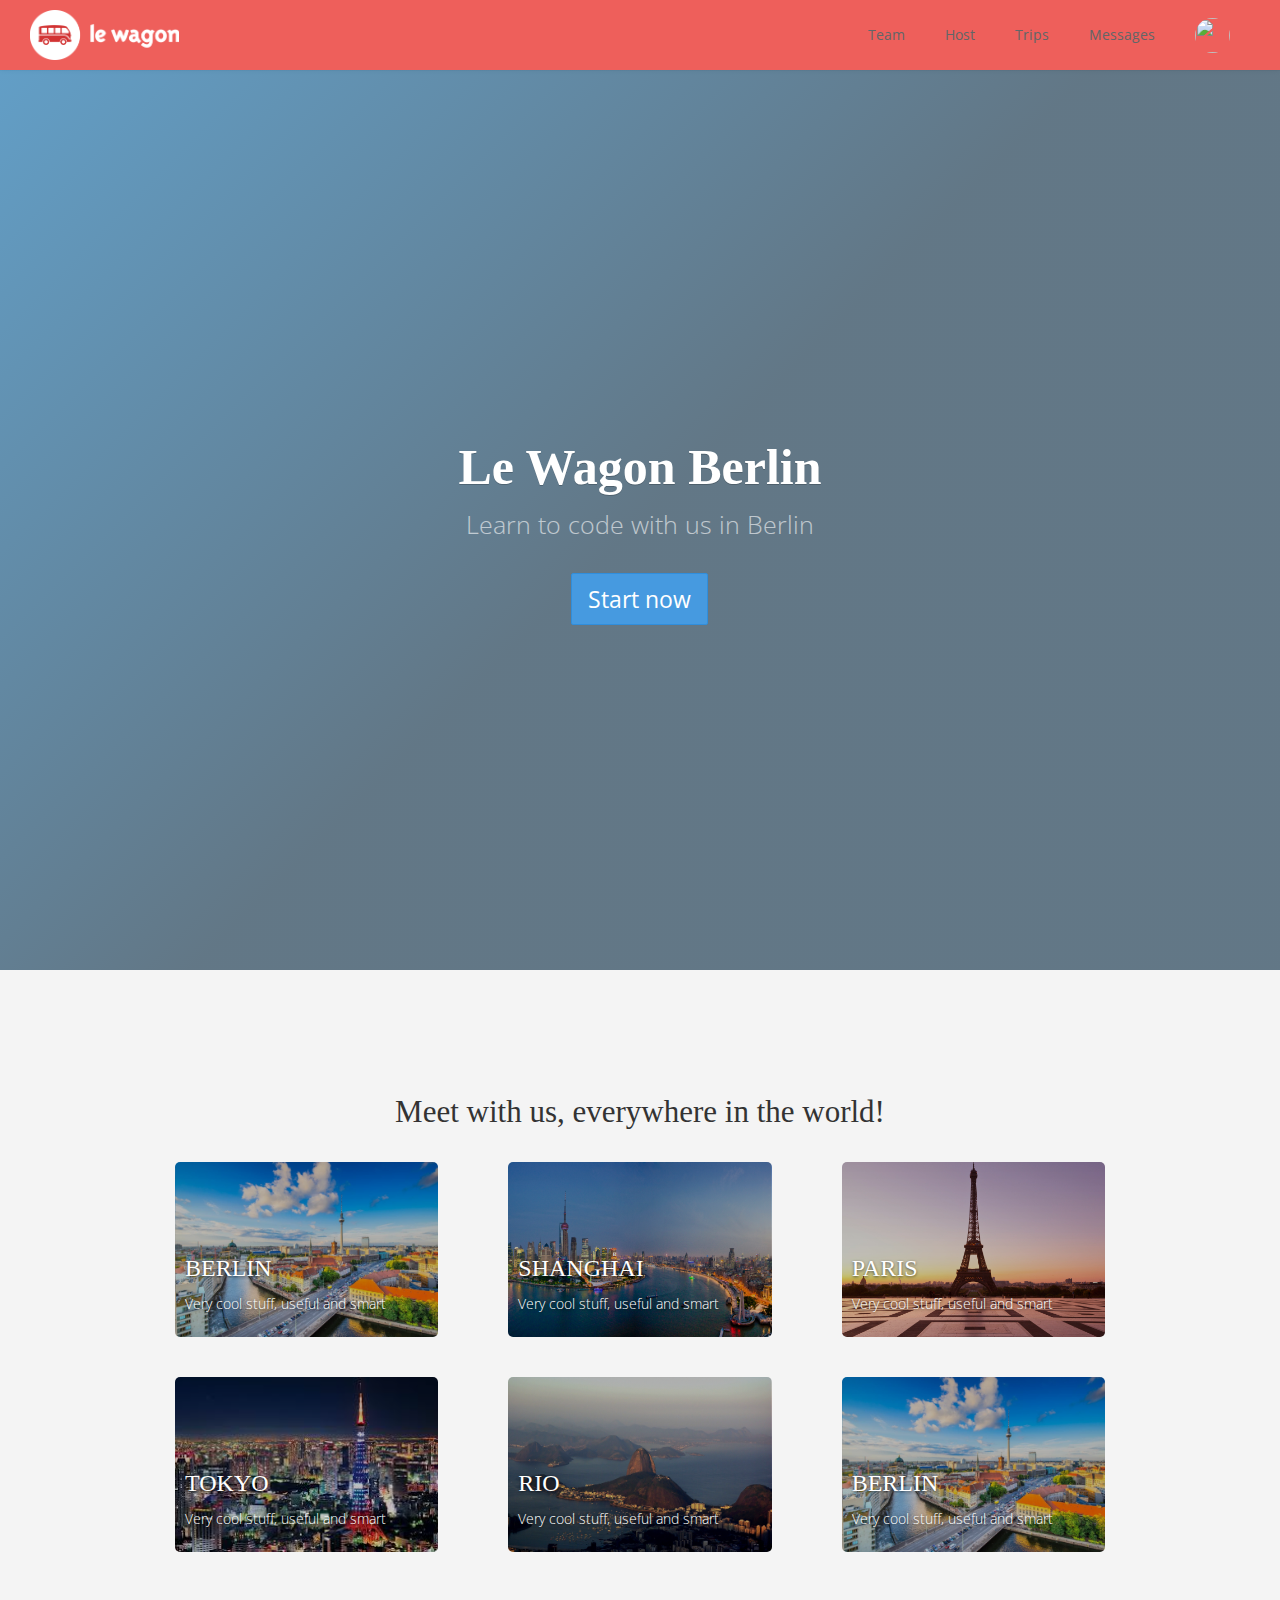
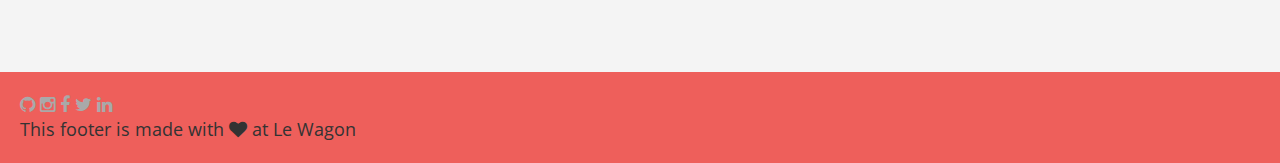
==== commit 8730d6e4: "Automated commit at 2017-07-31 12:59:44 UTC by middleman-deploy 2.0.0-alpha" ====
--- a/index.html
+++ b/index.html
@@ -7,7 +7,7 @@
           content="width=device-width, initial-scale=1, shrink-to-fit=no">
     <!-- Use the title from a page's frontmatter if it has one -->
     <title>Le Wagon - Middleman</title>
-    <link href="stylesheets/application-4d509761.css" rel="stylesheet" />
+    <link href="stylesheets/application-f895ae37.css" rel="stylesheet" />
     <script src="javascripts/application-93de88c9.js"></script>
     <link href="images/favicon-f15af148.png" rel="icon" type="image/png" />
   </head>
--- a/stylesheets/application-f895ae37.css
+++ b/stylesheets/application-f895ae37.css
@@ -0,0 +1,8 @@
+@import url("https://fonts.googleapis.com/css?family=Open+Sans:400,300,700|Raleway:400,100,300,700,500");/*!
+ * Bootstrap v3.3.7 (http://getbootstrap.com)
+ * Copyright 2011-2016 Twitter, Inc.
+ * Licensed under MIT (https://github.com/twbs/bootstrap/blob/master/LICENSE)
+ *//*! normalize.css v3.0.3 | MIT License | github.com/necolas/normalize.css */html{font-family:sans-serif;-ms-text-size-adjust:100%;-webkit-text-size-adjust:100%}body{margin:0}article,aside,details,figcaption,figure,footer,header,hgroup,main,menu,nav,section,summary{display:block}audio,canvas,progress,video{display:inline-block;vertical-align:baseline}audio:not([controls]){display:none;height:0}[hidden],template{display:none}a{background-color:transparent}a:active,a:hover{outline:0}abbr[title]{border-bottom:1px dotted}b,strong{font-weight:bold}dfn{font-style:italic}h1{font-size:2em;margin:0.67em 0}mark{background:#ff0;color:#000}small{font-size:80%}sub,sup{font-size:75%;line-height:0;position:relative;vertical-align:baseline}sup{top:-0.5em}sub{bottom:-0.25em}img{border:0}svg:not(:root){overflow:hidden}figure{margin:1em 40px}hr{-webkit-box-sizing:content-box;box-sizing:content-box;height:0}pre{overflow:auto}code,kbd,pre,samp{font-family:monospace, monospace;font-size:1em}button,input,optgroup,select,textarea{color:inherit;font:inherit;margin:0}button{overflow:visible}button,select{text-transform:none}button,html input[type="button"],input[type="reset"],input[type="submit"]{-webkit-appearance:button;cursor:pointer}button[disabled],html input[disabled]{cursor:default}button::-moz-focus-inner,input::-moz-focus-inner{border:0;padding:0}input{line-height:normal}input[type="checkbox"],input[type="radio"]{-webkit-box-sizing:border-box;box-sizing:border-box;padding:0}input[type="number"]::-webkit-inner-spin-button,input[type="number"]::-webkit-outer-spin-button{height:auto}input[type="search"]{-webkit-appearance:textfield;-webkit-box-sizing:content-box;box-sizing:content-box}input[type="search"]::-webkit-search-cancel-button,input[type="search"]::-webkit-search-decoration{-webkit-appearance:none}fieldset{border:1px solid #c0c0c0;margin:0 2px;padding:0.35em 0.625em 0.75em}legend{border:0;padding:0}textarea{overflow:auto}optgroup{font-weight:bold}table{border-collapse:collapse;border-spacing:0}td,th{padding:0}/*! Source: https://github.com/h5bp/html5-boilerplate/blob/master/src/css/main.css */@media print{*,*:before,*:after{background:transparent !important;color:#000 !important;-webkit-box-shadow:none !important;box-shadow:none !important;text-shadow:none !important}a,a:visited{text-decoration:underline}a[href]:after{content:" (" attr(href) ")"}abbr[title]:after{content:" (" attr(title) ")"}a[href^="#"]:after,a[href^="javascript:"]:after{content:""}pre,blockquote{border:1px solid #999;page-break-inside:avoid}thead{display:table-header-group}tr,img{page-break-inside:avoid}img{max-width:100% !important}p,h2,h3{orphans:3;widows:3}h2,h3{page-break-after:avoid}.navbar{display:none}.btn>.caret,.dropup>.btn>.caret{border-top-color:#000 !important}.label{border:1px solid #000}.table{border-collapse:collapse !important}.table td,.table th{background-color:#fff !important}.table-bordered th,.table-bordered td{border:1px solid #ddd !important}}@font-face{font-family:'Glyphicons Halflings';src:url("../assets/bootstrap/glyphicons-halflings-regular-86b6f62b.eot");src:url("../assets/bootstrap/glyphicons-halflings-regular-86b6f62b.eot?#iefix") format("embedded-opentype"),url("../assets/bootstrap/glyphicons-halflings-regular-ca35b697.woff2") format("woff2"),url("../assets/bootstrap/glyphicons-halflings-regular-278e49a8.woff") format("woff"),url("../assets/bootstrap/glyphicons-halflings-regular-44bc1850.ttf") format("truetype"),url("../assets/bootstrap/glyphicons-halflings-regular-de51a849.svg#glyphicons_halflingsregular") format("svg")}.glyphicon{position:relative;top:1px;display:inline-block;font-family:'Glyphicons Halflings';font-style:normal;font-weight:normal;line-height:1;-webkit-font-smoothing:antialiased;-moz-osx-font-smoothing:grayscale}.glyphicon-asterisk:before{content:"\002a"}.glyphicon-plus:before{content:"\002b"}.glyphicon-euro:before,.glyphicon-eur:before{content:"\20ac"}.glyphicon-minus:before{content:"\2212"}.glyphicon-cloud:before{content:"\2601"}.glyphicon-envelope:before{content:"\2709"}.glyphicon-pencil:before{content:"\270f"}.glyphicon-glass:before{content:"\e001"}.glyphicon-music:before{content:"\e002"}.glyphicon-search:before{content:"\e003"}.glyphicon-heart:before{content:"\e005"}.glyphicon-star:before{content:"\e006"}.glyphicon-star-empty:before{content:"\e007"}.glyphicon-user:before{content:"\e008"}.glyphicon-film:before{content:"\e009"}.glyphicon-th-large:before{content:"\e010"}.glyphicon-th:before{content:"\e011"}.glyphicon-th-list:before{content:"\e012"}.glyphicon-ok:before{content:"\e013"}.glyphicon-remove:before{content:"\e014"}.glyphicon-zoom-in:before{content:"\e015"}.glyphicon-zoom-out:before{content:"\e016"}.glyphicon-off:before{content:"\e017"}.glyphicon-signal:before{content:"\e018"}.glyphicon-cog:before{content:"\e019"}.glyphicon-trash:before{content:"\e020"}.glyphicon-home:before{content:"\e021"}.glyphicon-file:before{content:"\e022"}.glyphicon-time:before{content:"\e023"}.glyphicon-road:before{content:"\e024"}.glyphicon-download-alt:before{content:"\e025"}.glyphicon-download:before{content:"\e026"}.glyphicon-upload:before{content:"\e027"}.glyphicon-inbox:before{content:"\e028"}.glyphicon-play-circle:before{content:"\e029"}.glyphicon-repeat:before{content:"\e030"}.glyphicon-refresh:before{content:"\e031"}.glyphicon-list-alt:before{content:"\e032"}.glyphicon-lock:before{content:"\e033"}.glyphicon-flag:before{content:"\e034"}.glyphicon-headphones:before{content:"\e035"}.glyphicon-volume-off:before{content:"\e036"}.glyphicon-volume-down:before{content:"\e037"}.glyphicon-volume-up:before{content:"\e038"}.glyphicon-qrcode:before{content:"\e039"}.glyphicon-barcode:before{content:"\e040"}.glyphicon-tag:before{content:"\e041"}.glyphicon-tags:before{content:"\e042"}.glyphicon-book:before{content:"\e043"}.glyphicon-bookmark:before{content:"\e044"}.glyphicon-print:before{content:"\e045"}.glyphicon-camera:before{content:"\e046"}.glyphicon-font:before{content:"\e047"}.glyphicon-bold:before{content:"\e048"}.glyphicon-italic:before{content:"\e049"}.glyphicon-text-height:before{content:"\e050"}.glyphicon-text-width:before{content:"\e051"}.glyphicon-align-left:before{content:"\e052"}.glyphicon-align-center:before{content:"\e053"}.glyphicon-align-right:before{content:"\e054"}.glyphicon-align-justify:before{content:"\e055"}.glyphicon-list:before{content:"\e056"}.glyphicon-indent-left:before{content:"\e057"}.glyphicon-indent-right:before{content:"\e058"}.glyphicon-facetime-video:before{content:"\e059"}.glyphicon-picture:before{content:"\e060"}.glyphicon-map-marker:before{content:"\e062"}.glyphicon-adjust:before{content:"\e063"}.glyphicon-tint:before{content:"\e064"}.glyphicon-edit:before{content:"\e065"}.glyphicon-share:before{content:"\e066"}.glyphicon-check:before{content:"\e067"}.glyphicon-move:before{content:"\e068"}.glyphicon-step-backward:before{content:"\e069"}.glyphicon-fast-backward:before{content:"\e070"}.glyphicon-backward:before{content:"\e071"}.glyphicon-play:before{content:"\e072"}.glyphicon-pause:before{content:"\e073"}.glyphicon-stop:before{content:"\e074"}.glyphicon-forward:before{content:"\e075"}.glyphicon-fast-forward:before{content:"\e076"}.glyphicon-step-forward:before{content:"\e077"}.glyphicon-eject:before{content:"\e078"}.glyphicon-chevron-left:before{content:"\e079"}.glyphicon-chevron-right:before{content:"\e080"}.glyphicon-plus-sign:before{content:"\e081"}.glyphicon-minus-sign:before{content:"\e082"}.glyphicon-remove-sign:before{content:"\e083"}.glyphicon-ok-sign:before{content:"\e084"}.glyphicon-question-sign:before{content:"\e085"}.glyphicon-info-sign:before{content:"\e086"}.glyphicon-screenshot:before{content:"\e087"}.glyphicon-remove-circle:before{content:"\e088"}.glyphicon-ok-circle:before{content:"\e089"}.glyphicon-ban-circle:before{content:"\e090"}.glyphicon-arrow-left:before{content:"\e091"}.glyphicon-arrow-right:before{content:"\e092"}.glyphicon-arrow-up:before{content:"\e093"}.glyphicon-arrow-down:before{content:"\e094"}.glyphicon-share-alt:before{content:"\e095"}.glyphicon-resize-full:before{content:"\e096"}.glyphicon-resize-small:before{content:"\e097"}.glyphicon-exclamation-sign:before{content:"\e101"}.glyphicon-gift:before{content:"\e102"}.glyphicon-leaf:before{content:"\e103"}.glyphicon-fire:before{content:"\e104"}.glyphicon-eye-open:before{content:"\e105"}.glyphicon-eye-close:before{content:"\e106"}.glyphicon-warning-sign:before{content:"\e107"}.glyphicon-plane:before{content:"\e108"}.glyphicon-calendar:before{content:"\e109"}.glyphicon-random:before{content:"\e110"}.glyphicon-comment:before{content:"\e111"}.glyphicon-magnet:before{content:"\e112"}.glyphicon-chevron-up:before{content:"\e113"}.glyphicon-chevron-down:before{content:"\e114"}.glyphicon-retweet:before{content:"\e115"}.glyphicon-shopping-cart:before{content:"\e116"}.glyphicon-folder-close:before{content:"\e117"}.glyphicon-folder-open:before{content:"\e118"}.glyphicon-resize-vertical:before{content:"\e119"}.glyphicon-resize-horizontal:before{content:"\e120"}.glyphicon-hdd:before{content:"\e121"}.glyphicon-bullhorn:before{content:"\e122"}.glyphicon-bell:before{content:"\e123"}.glyphicon-certificate:before{content:"\e124"}.glyphicon-thumbs-up:before{content:"\e125"}.glyphicon-thumbs-down:before{content:"\e126"}.glyphicon-hand-right:before{content:"\e127"}.glyphicon-hand-left:before{content:"\e128"}.glyphicon-hand-up:before{content:"\e129"}.glyphicon-hand-down:before{content:"\e130"}.glyphicon-circle-arrow-right:before{content:"\e131"}.glyphicon-circle-arrow-left:before{content:"\e132"}.glyphicon-circle-arrow-up:before{content:"\e133"}.glyphicon-circle-arrow-down:before{content:"\e134"}.glyphicon-globe:before{content:"\e135"}.glyphicon-wrench:before{content:"\e136"}.glyphicon-tasks:before{content:"\e137"}.glyphicon-filter:before{content:"\e138"}.glyphicon-briefcase:before{content:"\e139"}.glyphicon-fullscreen:before{content:"\e140"}.glyphicon-dashboard:before{content:"\e141"}.glyphicon-paperclip:before{content:"\e142"}.glyphicon-heart-empty:before{content:"\e143"}.glyphicon-link:before{content:"\e144"}.glyphicon-phone:before{content:"\e145"}.glyphicon-pushpin:before{content:"\e146"}.glyphicon-usd:before{content:"\e148"}.glyphicon-gbp:before{content:"\e149"}.glyphicon-sort:before{content:"\e150"}.glyphicon-sort-by-alphabet:before{content:"\e151"}.glyphicon-sort-by-alphabet-alt:before{content:"\e152"}.glyphicon-sort-by-order:before{content:"\e153"}.glyphicon-sort-by-order-alt:before{content:"\e154"}.glyphicon-sort-by-attributes:before{content:"\e155"}.glyphicon-sort-by-attributes-alt:before{content:"\e156"}.glyphicon-unchecked:before{content:"\e157"}.glyphicon-expand:before{content:"\e158"}.glyphicon-collapse-down:before{content:"\e159"}.glyphicon-collapse-up:before{content:"\e160"}.glyphicon-log-in:before{content:"\e161"}.glyphicon-flash:before{content:"\e162"}.glyphicon-log-out:before{content:"\e163"}.glyphicon-new-window:before{content:"\e164"}.glyphicon-record:before{content:"\e165"}.glyphicon-save:before{content:"\e166"}.glyphicon-open:before{content:"\e167"}.glyphicon-saved:before{content:"\e168"}.glyphicon-import:before{content:"\e169"}.glyphicon-export:before{content:"\e170"}.glyphicon-send:before{content:"\e171"}.glyphicon-floppy-disk:before{content:"\e172"}.glyphicon-floppy-saved:before{content:"\e173"}.glyphicon-floppy-remove:before{content:"\e174"}.glyphicon-floppy-save:before{content:"\e175"}.glyphicon-floppy-open:before{content:"\e176"}.glyphicon-credit-card:before{content:"\e177"}.glyphicon-transfer:before{content:"\e178"}.glyphicon-cutlery:before{content:"\e179"}.glyphicon-header:before{content:"\e180"}.glyphicon-compressed:before{content:"\e181"}.glyphicon-earphone:before{content:"\e182"}.glyphicon-phone-alt:before{content:"\e183"}.glyphicon-tower:before{content:"\e184"}.glyphicon-stats:before{content:"\e185"}.glyphicon-sd-video:before{content:"\e186"}.glyphicon-hd-video:before{content:"\e187"}.glyphicon-subtitles:before{content:"\e188"}.glyphicon-sound-stereo:before{content:"\e189"}.glyphicon-sound-dolby:before{content:"\e190"}.glyphicon-sound-5-1:before{content:"\e191"}.glyphicon-sound-6-1:before{content:"\e192"}.glyphicon-sound-7-1:before{content:"\e193"}.glyphicon-copyright-mark:before{content:"\e194"}.glyphicon-registration-mark:before{content:"\e195"}.glyphicon-cloud-download:before{content:"\e197"}.glyphicon-cloud-upload:before{content:"\e198"}.glyphicon-tree-conifer:before{content:"\e199"}.glyphicon-tree-deciduous:before{content:"\e200"}.glyphicon-cd:before{content:"\e201"}.glyphicon-save-file:before{content:"\e202"}.glyphicon-open-file:before{content:"\e203"}.glyphicon-level-up:before{content:"\e204"}.glyphicon-copy:before{content:"\e205"}.glyphicon-paste:before{content:"\e206"}.glyphicon-alert:before{content:"\e209"}.glyphicon-equalizer:before{content:"\e210"}.glyphicon-king:before{content:"\e211"}.glyphicon-queen:before{content:"\e212"}.glyphicon-pawn:before{content:"\e213"}.glyphicon-bishop:before{content:"\e214"}.glyphicon-knight:before{content:"\e215"}.glyphicon-baby-formula:before{content:"\e216"}.glyphicon-tent:before{content:"\26fa"}.glyphicon-blackboard:before{content:"\e218"}.glyphicon-bed:before{content:"\e219"}.glyphicon-apple:before{content:"\f8ff"}.glyphicon-erase:before{content:"\e221"}.glyphicon-hourglass:before{content:"\231b"}.glyphicon-lamp:before{content:"\e223"}.glyphicon-duplicate:before{content:"\e224"}.glyphicon-piggy-bank:before{content:"\e225"}.glyphicon-scissors:before{content:"\e226"}.glyphicon-bitcoin:before{content:"\e227"}.glyphicon-btc:before{content:"\e227"}.glyphicon-xbt:before{content:"\e227"}.glyphicon-yen:before{content:"\00a5"}.glyphicon-jpy:before{content:"\00a5"}.glyphicon-ruble:before{content:"\20bd"}.glyphicon-rub:before{content:"\20bd"}.glyphicon-scale:before{content:"\e230"}.glyphicon-ice-lolly:before{content:"\e231"}.glyphicon-ice-lolly-tasted:before{content:"\e232"}.glyphicon-education:before{content:"\e233"}.glyphicon-option-horizontal:before{content:"\e234"}.glyphicon-option-vertical:before{content:"\e235"}.glyphicon-menu-hamburger:before{content:"\e236"}.glyphicon-modal-window:before{content:"\e237"}.glyphicon-oil:before{content:"\e238"}.glyphicon-grain:before{content:"\e239"}.glyphicon-sunglasses:before{content:"\e240"}.glyphicon-text-size:before{content:"\e241"}.glyphicon-text-color:before{content:"\e242"}.glyphicon-text-background:before{content:"\e243"}.glyphicon-object-align-top:before{content:"\e244"}.glyphicon-object-align-bottom:before{content:"\e245"}.glyphicon-object-align-horizontal:before{content:"\e246"}.glyphicon-object-align-left:before{content:"\e247"}.glyphicon-object-align-vertical:before{content:"\e248"}.glyphicon-object-align-right:before{content:"\e249"}.glyphicon-triangle-right:before{content:"\e250"}.glyphicon-triangle-left:before{content:"\e251"}.glyphicon-triangle-bottom:before{content:"\e252"}.glyphicon-triangle-top:before{content:"\e253"}.glyphicon-console:before{content:"\e254"}.glyphicon-superscript:before{content:"\e255"}.glyphicon-subscript:before{content:"\e256"}.glyphicon-menu-left:before{content:"\e257"}.glyphicon-menu-right:before{content:"\e258"}.glyphicon-menu-down:before{content:"\e259"}.glyphicon-menu-up:before{content:"\e260"}*{-webkit-box-sizing:border-box;box-sizing:border-box}*:before,*:after{-webkit-box-sizing:border-box;box-sizing:border-box}html{font-size:10px;-webkit-tap-highlight-color:transparent}body{font-family:"Open Sans", "Roboto", "sans-serif";font-size:18px;line-height:1.42857143;color:#333333;background-color:#F4F4F4}input,button,select,textarea{font-family:inherit;font-size:inherit;line-height:inherit}a{color:#469AE0;text-decoration:none}a:hover,a:focus{color:#1f74ba;text-decoration:underline}a:focus{outline:5px auto -webkit-focus-ring-color;outline-offset:-2px}figure{margin:0}img{vertical-align:middle}.img-responsive{display:block;max-width:100%;height:auto}.img-rounded{border-radius:2px}.img-thumbnail{padding:4px;line-height:1.42857143;background-color:#F4F4F4;border:1px solid #ddd;border-radius:2px;-webkit-transition:all 0.2s ease-in-out;transition:all 0.2s ease-in-out;display:inline-block;max-width:100%;height:auto}.img-circle{border-radius:50%}hr{margin-top:25px;margin-bottom:25px;border:0;border-top:1px solid #eeeeee}.sr-only{position:absolute;width:1px;height:1px;margin:-1px;padding:0;overflow:hidden;clip:rect(0, 0, 0, 0);border:0}.sr-only-focusable:active,.sr-only-focusable:focus{position:static;width:auto;height:auto;margin:0;overflow:visible;clip:auto}[role="button"]{cursor:pointer}h1,h2,h3,h4,h5,h6,.h1,.h2,.h3,.h4,.h5,.h6{font-family:"Roboto", "Roboto", "sans-serif";font-weight:500;line-height:1.1;color:inherit}h1 small,h1 .small,h2 small,h2 .small,h3 small,h3 .small,h4 small,h4 .small,h5 small,h5 .small,h6 small,h6 .small,.h1 small,.h1 .small,.h2 small,.h2 .small,.h3 small,.h3 .small,.h4 small,.h4 .small,.h5 small,.h5 .small,.h6 small,.h6 .small{font-weight:normal;line-height:1;color:#777777}h1,.h1,h2,.h2,h3,.h3{margin-top:25px;margin-bottom:12.5px}h1 small,h1 .small,.h1 small,.h1 .small,h2 small,h2 .small,.h2 small,.h2 .small,h3 small,h3 .small,.h3 small,.h3 .small{font-size:65%}h4,.h4,h5,.h5,h6,.h6{margin-top:12.5px;margin-bottom:12.5px}h4 small,h4 .small,.h4 small,.h4 .small,h5 small,h5 .small,.h5 small,.h5 .small,h6 small,h6 .small,.h6 small,.h6 .small{font-size:75%}h1,.h1{font-size:46px}h2,.h2{font-size:38px}h3,.h3{font-size:31px}h4,.h4{font-size:23px}h5,.h5{font-size:18px}h6,.h6{font-size:16px}p{margin:0 0 12.5px}.lead{margin-bottom:25px;font-size:20px;font-weight:300;line-height:1.4}@media (min-width: 768px){.lead{font-size:27px}}small,.small{font-size:88%}mark,.mark{background-color:#fcf8e3;padding:.2em}.text-left{text-align:left}.text-right{text-align:right}.text-center{text-align:center}.text-justify{text-align:justify}.text-nowrap{white-space:nowrap}.text-lowercase{text-transform:lowercase}.text-uppercase,.initialism{text-transform:uppercase}.text-capitalize{text-transform:capitalize}.text-muted{color:#777777}.text-primary{color:#469AE0}a.text-primary:hover,a.text-primary:focus{color:#2381d0}.text-success{color:#3c763d}a.text-success:hover,a.text-success:focus{color:#2b542c}.text-info{color:#31708f}a.text-info:hover,a.text-info:focus{color:#245269}.text-warning{color:#8a6d3b}a.text-warning:hover,a.text-warning:focus{color:#66512c}.text-danger{color:#a94442}a.text-danger:hover,a.text-danger:focus{color:#843534}.bg-primary{color:#fff}.bg-primary{background-color:#469AE0}a.bg-primary:hover,a.bg-primary:focus{background-color:#2381d0}.bg-success{background-color:#dff0d8}a.bg-success:hover,a.bg-success:focus{background-color:#c1e2b3}.bg-info{background-color:#d9edf7}a.bg-info:hover,a.bg-info:focus{background-color:#afd9ee}.bg-warning{background-color:#fcf8e3}a.bg-warning:hover,a.bg-warning:focus{background-color:#f7ecb5}.bg-danger{background-color:#f2dede}a.bg-danger:hover,a.bg-danger:focus{background-color:#e4b9b9}.page-header{padding-bottom:11.5px;margin:50px 0 25px;border-bottom:1px solid #eeeeee}ul,ol{margin-top:0;margin-bottom:12.5px}ul ul,ul ol,ol ul,ol ol{margin-bottom:0}.list-unstyled{padding-left:0;list-style:none}.list-inline{padding-left:0;list-style:none;margin-left:-5px}.list-inline>li{display:inline-block;padding-left:5px;padding-right:5px}dl{margin-top:0;margin-bottom:25px}dt,dd{line-height:1.42857143}dt{font-weight:bold}dd{margin-left:0}.dl-horizontal dd:before,.dl-horizontal dd:after{content:" ";display:table}.dl-horizontal dd:after{clear:both}@media (min-width: 768px){.dl-horizontal dt{float:left;width:160px;clear:left;text-align:right;overflow:hidden;text-overflow:ellipsis;white-space:nowrap}.dl-horizontal dd{margin-left:180px}}abbr[title],abbr[data-original-title]{cursor:help;border-bottom:1px dotted #777777}.initialism{font-size:90%}blockquote{padding:12.5px 25px;margin:0 0 25px;font-size:22.5px;border-left:5px solid #eeeeee}blockquote p:last-child,blockquote ul:last-child,blockquote ol:last-child{margin-bottom:0}blockquote footer,blockquote small,blockquote .small{display:block;font-size:80%;line-height:1.42857143;color:#777777}blockquote footer:before,blockquote small:before,blockquote .small:before{content:'\2014 \00A0'}.blockquote-reverse,blockquote.pull-right{padding-right:15px;padding-left:0;border-right:5px solid #eeeeee;border-left:0;text-align:right}.blockquote-reverse footer:before,.blockquote-reverse small:before,.blockquote-reverse .small:before,blockquote.pull-right footer:before,blockquote.pull-right small:before,blockquote.pull-right .small:before{content:''}.blockquote-reverse footer:after,.blockquote-reverse small:after,.blockquote-reverse .small:after,blockquote.pull-right footer:after,blockquote.pull-right small:after,blockquote.pull-right .small:after{content:'\00A0 \2014'}address{margin-bottom:25px;font-style:normal;line-height:1.42857143}code,kbd,pre,samp{font-family:Menlo, Monaco, Consolas, "Courier New", monospace}code{padding:2px 4px;font-size:90%;color:#c7254e;background-color:#f9f2f4;border-radius:2px}kbd{padding:2px 4px;font-size:90%;color:#fff;background-color:#333;border-radius:2px;-webkit-box-shadow:inset 0 -1px 0 rgba(0,0,0,0.25);box-shadow:inset 0 -1px 0 rgba(0,0,0,0.25)}kbd kbd{padding:0;font-size:100%;font-weight:bold;-webkit-box-shadow:none;box-shadow:none}pre{display:block;padding:12px;margin:0 0 12.5px;font-size:17px;line-height:1.42857143;word-break:break-all;word-wrap:break-word;color:#333333;background-color:#f5f5f5;border:1px solid #ccc;border-radius:2px}pre code{padding:0;font-size:inherit;color:inherit;white-space:pre-wrap;background-color:transparent;border-radius:0}.pre-scrollable{max-height:340px;overflow-y:scroll}.container{margin-right:auto;margin-left:auto;padding-left:15px;padding-right:15px}.container:before,.container:after{content:" ";display:table}.container:after{clear:both}@media (min-width: 768px){.container{width:750px}}@media (min-width: 992px){.container{width:970px}}@media (min-width: 1200px){.container{width:1170px}}.container-fluid{margin-right:auto;margin-left:auto;padding-left:15px;padding-right:15px}.container-fluid:before,.container-fluid:after{content:" ";display:table}.container-fluid:after{clear:both}.row{margin-left:-15px;margin-right:-15px}.row:before,.row:after{content:" ";display:table}.row:after{clear:both}.col-xs-1,.col-sm-1,.col-md-1,.col-lg-1,.col-xs-2,.col-sm-2,.col-md-2,.col-lg-2,.col-xs-3,.col-sm-3,.col-md-3,.col-lg-3,.col-xs-4,.col-sm-4,.col-md-4,.col-lg-4,.col-xs-5,.col-sm-5,.col-md-5,.col-lg-5,.col-xs-6,.col-sm-6,.col-md-6,.col-lg-6,.col-xs-7,.col-sm-7,.col-md-7,.col-lg-7,.col-xs-8,.col-sm-8,.col-md-8,.col-lg-8,.col-xs-9,.col-sm-9,.col-md-9,.col-lg-9,.col-xs-10,.col-sm-10,.col-md-10,.col-lg-10,.col-xs-11,.col-sm-11,.col-md-11,.col-lg-11,.col-xs-12,.col-sm-12,.col-md-12,.col-lg-12{position:relative;min-height:1px;padding-left:15px;padding-right:15px}.col-xs-1,.col-xs-2,.col-xs-3,.col-xs-4,.col-xs-5,.col-xs-6,.col-xs-7,.col-xs-8,.col-xs-9,.col-xs-10,.col-xs-11,.col-xs-12{float:left}.col-xs-1{width:8.33333333%}.col-xs-2{width:16.66666667%}.col-xs-3{width:25%}.col-xs-4{width:33.33333333%}.col-xs-5{width:41.66666667%}.col-xs-6{width:50%}.col-xs-7{width:58.33333333%}.col-xs-8{width:66.66666667%}.col-xs-9{width:75%}.col-xs-10{width:83.33333333%}.col-xs-11{width:91.66666667%}.col-xs-12{width:100%}.col-xs-pull-0{right:auto}.col-xs-pull-1{right:8.33333333%}.col-xs-pull-2{right:16.66666667%}.col-xs-pull-3{right:25%}.col-xs-pull-4{right:33.33333333%}.col-xs-pull-5{right:41.66666667%}.col-xs-pull-6{right:50%}.col-xs-pull-7{right:58.33333333%}.col-xs-pull-8{right:66.66666667%}.col-xs-pull-9{right:75%}.col-xs-pull-10{right:83.33333333%}.col-xs-pull-11{right:91.66666667%}.col-xs-pull-12{right:100%}.col-xs-push-0{left:auto}.col-xs-push-1{left:8.33333333%}.col-xs-push-2{left:16.66666667%}.col-xs-push-3{left:25%}.col-xs-push-4{left:33.33333333%}.col-xs-push-5{left:41.66666667%}.col-xs-push-6{left:50%}.col-xs-push-7{left:58.33333333%}.col-xs-push-8{left:66.66666667%}.col-xs-push-9{left:75%}.col-xs-push-10{left:83.33333333%}.col-xs-push-11{left:91.66666667%}.col-xs-push-12{left:100%}.col-xs-offset-0{margin-left:0%}.col-xs-offset-1{margin-left:8.33333333%}.col-xs-offset-2{margin-left:16.66666667%}.col-xs-offset-3{margin-left:25%}.col-xs-offset-4{margin-left:33.33333333%}.col-xs-offset-5{margin-left:41.66666667%}.col-xs-offset-6{margin-left:50%}.col-xs-offset-7{margin-left:58.33333333%}.col-xs-offset-8{margin-left:66.66666667%}.col-xs-offset-9{margin-left:75%}.col-xs-offset-10{margin-left:83.33333333%}.col-xs-offset-11{margin-left:91.66666667%}.col-xs-offset-12{margin-left:100%}@media (min-width: 768px){.col-sm-1,.col-sm-2,.col-sm-3,.col-sm-4,.col-sm-5,.col-sm-6,.col-sm-7,.col-sm-8,.col-sm-9,.col-sm-10,.col-sm-11,.col-sm-12{float:left}.col-sm-1{width:8.33333333%}.col-sm-2{width:16.66666667%}.col-sm-3{width:25%}.col-sm-4{width:33.33333333%}.col-sm-5{width:41.66666667%}.col-sm-6{width:50%}.col-sm-7{width:58.33333333%}.col-sm-8{width:66.66666667%}.col-sm-9{width:75%}.col-sm-10{width:83.33333333%}.col-sm-11{width:91.66666667%}.col-sm-12{width:100%}.col-sm-pull-0{right:auto}.col-sm-pull-1{right:8.33333333%}.col-sm-pull-2{right:16.66666667%}.col-sm-pull-3{right:25%}.col-sm-pull-4{right:33.33333333%}.col-sm-pull-5{right:41.66666667%}.col-sm-pull-6{right:50%}.col-sm-pull-7{right:58.33333333%}.col-sm-pull-8{right:66.66666667%}.col-sm-pull-9{right:75%}.col-sm-pull-10{right:83.33333333%}.col-sm-pull-11{right:91.66666667%}.col-sm-pull-12{right:100%}.col-sm-push-0{left:auto}.col-sm-push-1{left:8.33333333%}.col-sm-push-2{left:16.66666667%}.col-sm-push-3{left:25%}.col-sm-push-4{left:33.33333333%}.col-sm-push-5{left:41.66666667%}.col-sm-push-6{left:50%}.col-sm-push-7{left:58.33333333%}.col-sm-push-8{left:66.66666667%}.col-sm-push-9{left:75%}.col-sm-push-10{left:83.33333333%}.col-sm-push-11{left:91.66666667%}.col-sm-push-12{left:100%}.col-sm-offset-0{margin-left:0%}.col-sm-offset-1{margin-left:8.33333333%}.col-sm-offset-2{margin-left:16.66666667%}.col-sm-offset-3{margin-left:25%}.col-sm-offset-4{margin-left:33.33333333%}.col-sm-offset-5{margin-left:41.66666667%}.col-sm-offset-6{margin-left:50%}.col-sm-offset-7{margin-left:58.33333333%}.col-sm-offset-8{margin-left:66.66666667%}.col-sm-offset-9{margin-left:75%}.col-sm-offset-10{margin-left:83.33333333%}.col-sm-offset-11{margin-left:91.66666667%}.col-sm-offset-12{margin-left:100%}}@media (min-width: 992px){.col-md-1,.col-md-2,.col-md-3,.col-md-4,.col-md-5,.col-md-6,.col-md-7,.col-md-8,.col-md-9,.col-md-10,.col-md-11,.col-md-12{float:left}.col-md-1{width:8.33333333%}.col-md-2{width:16.66666667%}.col-md-3{width:25%}.col-md-4{width:33.33333333%}.col-md-5{width:41.66666667%}.col-md-6{width:50%}.col-md-7{width:58.33333333%}.col-md-8{width:66.66666667%}.col-md-9{width:75%}.col-md-10{width:83.33333333%}.col-md-11{width:91.66666667%}.col-md-12{width:100%}.col-md-pull-0{right:auto}.col-md-pull-1{right:8.33333333%}.col-md-pull-2{right:16.66666667%}.col-md-pull-3{right:25%}.col-md-pull-4{right:33.33333333%}.col-md-pull-5{right:41.66666667%}.col-md-pull-6{right:50%}.col-md-pull-7{right:58.33333333%}.col-md-pull-8{right:66.66666667%}.col-md-pull-9{right:75%}.col-md-pull-10{right:83.33333333%}.col-md-pull-11{right:91.66666667%}.col-md-pull-12{right:100%}.col-md-push-0{left:auto}.col-md-push-1{left:8.33333333%}.col-md-push-2{left:16.66666667%}.col-md-push-3{left:25%}.col-md-push-4{left:33.33333333%}.col-md-push-5{left:41.66666667%}.col-md-push-6{left:50%}.col-md-push-7{left:58.33333333%}.col-md-push-8{left:66.66666667%}.col-md-push-9{left:75%}.col-md-push-10{left:83.33333333%}.col-md-push-11{left:91.66666667%}.col-md-push-12{left:100%}.col-md-offset-0{margin-left:0%}.col-md-offset-1{margin-left:8.33333333%}.col-md-offset-2{margin-left:16.66666667%}.col-md-offset-3{margin-left:25%}.col-md-offset-4{margin-left:33.33333333%}.col-md-offset-5{margin-left:41.66666667%}.col-md-offset-6{margin-left:50%}.col-md-offset-7{margin-left:58.33333333%}.col-md-offset-8{margin-left:66.66666667%}.col-md-offset-9{margin-left:75%}.col-md-offset-10{margin-left:83.33333333%}.col-md-offset-11{margin-left:91.66666667%}.col-md-offset-12{margin-left:100%}}@media (min-width: 1200px){.col-lg-1,.col-lg-2,.col-lg-3,.col-lg-4,.col-lg-5,.col-lg-6,.col-lg-7,.col-lg-8,.col-lg-9,.col-lg-10,.col-lg-11,.col-lg-12{float:left}.col-lg-1{width:8.33333333%}.col-lg-2{width:16.66666667%}.col-lg-3{width:25%}.col-lg-4{width:33.33333333%}.col-lg-5{width:41.66666667%}.col-lg-6{width:50%}.col-lg-7{width:58.33333333%}.col-lg-8{width:66.66666667%}.col-lg-9{width:75%}.col-lg-10{width:83.33333333%}.col-lg-11{width:91.66666667%}.col-lg-12{width:100%}.col-lg-pull-0{right:auto}.col-lg-pull-1{right:8.33333333%}.col-lg-pull-2{right:16.66666667%}.col-lg-pull-3{right:25%}.col-lg-pull-4{right:33.33333333%}.col-lg-pull-5{right:41.66666667%}.col-lg-pull-6{right:50%}.col-lg-pull-7{right:58.33333333%}.col-lg-pull-8{right:66.66666667%}.col-lg-pull-9{right:75%}.col-lg-pull-10{right:83.33333333%}.col-lg-pull-11{right:91.66666667%}.col-lg-pull-12{right:100%}.col-lg-push-0{left:auto}.col-lg-push-1{left:8.33333333%}.col-lg-push-2{left:16.66666667%}.col-lg-push-3{left:25%}.col-lg-push-4{left:33.33333333%}.col-lg-push-5{left:41.66666667%}.col-lg-push-6{left:50%}.col-lg-push-7{left:58.33333333%}.col-lg-push-8{left:66.66666667%}.col-lg-push-9{left:75%}.col-lg-push-10{left:83.33333333%}.col-lg-push-11{left:91.66666667%}.col-lg-push-12{left:100%}.col-lg-offset-0{margin-left:0%}.col-lg-offset-1{margin-left:8.33333333%}.col-lg-offset-2{margin-left:16.66666667%}.col-lg-offset-3{margin-left:25%}.col-lg-offset-4{margin-left:33.33333333%}.col-lg-offset-5{margin-left:41.66666667%}.col-lg-offset-6{margin-left:50%}.col-lg-offset-7{margin-left:58.33333333%}.col-lg-offset-8{margin-left:66.66666667%}.col-lg-offset-9{margin-left:75%}.col-lg-offset-10{margin-left:83.33333333%}.col-lg-offset-11{margin-left:91.66666667%}.col-lg-offset-12{margin-left:100%}}table{background-color:transparent}caption{padding-top:8px;padding-bottom:8px;color:#777777;text-align:left}th{text-align:left}.table{width:100%;max-width:100%;margin-bottom:25px}.table>thead>tr>th,.table>thead>tr>td,.table>tbody>tr>th,.table>tbody>tr>td,.table>tfoot>tr>th,.table>tfoot>tr>td{padding:8px;line-height:1.42857143;vertical-align:top;border-top:1px solid #ddd}.table>thead>tr>th{vertical-align:bottom;border-bottom:2px solid #ddd}.table>caption+thead>tr:first-child>th,.table>caption+thead>tr:first-child>td,.table>colgroup+thead>tr:first-child>th,.table>colgroup+thead>tr:first-child>td,.table>thead:first-child>tr:first-child>th,.table>thead:first-child>tr:first-child>td{border-top:0}.table>tbody+tbody{border-top:2px solid #ddd}.table .table{background-color:#F4F4F4}.table-condensed>thead>tr>th,.table-condensed>thead>tr>td,.table-condensed>tbody>tr>th,.table-condensed>tbody>tr>td,.table-condensed>tfoot>tr>th,.table-condensed>tfoot>tr>td{padding:5px}.table-bordered{border:1px solid #ddd}.table-bordered>thead>tr>th,.table-bordered>thead>tr>td,.table-bordered>tbody>tr>th,.table-bordered>tbody>tr>td,.table-bordered>tfoot>tr>th,.table-bordered>tfoot>tr>td{border:1px solid #ddd}.table-bordered>thead>tr>th,.table-bordered>thead>tr>td{border-bottom-width:2px}.table-striped>tbody>tr:nth-of-type(odd){background-color:#f9f9f9}.table-hover>tbody>tr:hover{background-color:#f5f5f5}table col[class*="col-"]{position:static;float:none;display:table-column}table td[class*="col-"],table th[class*="col-"]{position:static;float:none;display:table-cell}.table>thead>tr>td.active,.table>thead>tr>th.active,.table>thead>tr.active>td,.table>thead>tr.active>th,.table>tbody>tr>td.active,.table>tbody>tr>th.active,.table>tbody>tr.active>td,.table>tbody>tr.active>th,.table>tfoot>tr>td.active,.table>tfoot>tr>th.active,.table>tfoot>tr.active>td,.table>tfoot>tr.active>th{background-color:#f5f5f5}.table-hover>tbody>tr>td.active:hover,.table-hover>tbody>tr>th.active:hover,.table-hover>tbody>tr.active:hover>td,.table-hover>tbody>tr:hover>.active,.table-hover>tbody>tr.active:hover>th{background-color:#e8e8e8}.table>thead>tr>td.success,.table>thead>tr>th.success,.table>thead>tr.success>td,.table>thead>tr.success>th,.table>tbody>tr>td.success,.table>tbody>tr>th.success,.table>tbody>tr.success>td,.table>tbody>tr.success>th,.table>tfoot>tr>td.success,.table>tfoot>tr>th.success,.table>tfoot>tr.success>td,.table>tfoot>tr.success>th{background-color:#dff0d8}.table-hover>tbody>tr>td.success:hover,.table-hover>tbody>tr>th.success:hover,.table-hover>tbody>tr.success:hover>td,.table-hover>tbody>tr:hover>.success,.table-hover>tbody>tr.success:hover>th{background-color:#d0e9c6}.table>thead>tr>td.info,.table>thead>tr>th.info,.table>thead>tr.info>td,.table>thead>tr.info>th,.table>tbody>tr>td.info,.table>tbody>tr>th.info,.table>tbody>tr.info>td,.table>tbody>tr.info>th,.table>tfoot>tr>td.info,.table>tfoot>tr>th.info,.table>tfoot>tr.info>td,.table>tfoot>tr.info>th{background-color:#d9edf7}.table-hover>tbody>tr>td.info:hover,.table-hover>tbody>tr>th.info:hover,.table-hover>tbody>tr.info:hover>td,.table-hover>tbody>tr:hover>.info,.table-hover>tbody>tr.info:hover>th{background-color:#c4e3f3}.table>thead>tr>td.warning,.table>thead>tr>th.warning,.table>thead>tr.warning>td,.table>thead>tr.warning>th,.table>tbody>tr>td.warning,.table>tbody>tr>th.warning,.table>tbody>tr.warning>td,.table>tbody>tr.warning>th,.table>tfoot>tr>td.warning,.table>tfoot>tr>th.warning,.table>tfoot>tr.warning>td,.table>tfoot>tr.warning>th{background-color:#fcf8e3}.table-hover>tbody>tr>td.warning:hover,.table-hover>tbody>tr>th.warning:hover,.table-hover>tbody>tr.warning:hover>td,.table-hover>tbody>tr:hover>.warning,.table-hover>tbody>tr.warning:hover>th{background-color:#faf2cc}.table>thead>tr>td.danger,.table>thead>tr>th.danger,.table>thead>tr.danger>td,.table>thead>tr.danger>th,.table>tbody>tr>td.danger,.table>tbody>tr>th.danger,.table>tbody>tr.danger>td,.table>tbody>tr.danger>th,.table>tfoot>tr>td.danger,.table>tfoot>tr>th.danger,.table>tfoot>tr.danger>td,.table>tfoot>tr.danger>th{background-color:#f2dede}.table-hover>tbody>tr>td.danger:hover,.table-hover>tbody>tr>th.danger:hover,.table-hover>tbody>tr.danger:hover>td,.table-hover>tbody>tr:hover>.danger,.table-hover>tbody>tr.danger:hover>th{background-color:#ebcccc}.table-responsive{overflow-x:auto;min-height:0.01%}@media screen and (max-width: 767px){.table-responsive{width:100%;margin-bottom:18.75px;overflow-y:hidden;-ms-overflow-style:-ms-autohiding-scrollbar;border:1px solid #ddd}.table-responsive>.table{margin-bottom:0}.table-responsive>.table>thead>tr>th,.table-responsive>.table>thead>tr>td,.table-responsive>.table>tbody>tr>th,.table-responsive>.table>tbody>tr>td,.table-responsive>.table>tfoot>tr>th,.table-responsive>.table>tfoot>tr>td{white-space:nowrap}.table-responsive>.table-bordered{border:0}.table-responsive>.table-bordered>thead>tr>th:first-child,.table-responsive>.table-bordered>thead>tr>td:first-child,.table-responsive>.table-bordered>tbody>tr>th:first-child,.table-responsive>.table-bordered>tbody>tr>td:first-child,.table-responsive>.table-bordered>tfoot>tr>th:first-child,.table-responsive>.table-bordered>tfoot>tr>td:first-child{border-left:0}.table-responsive>.table-bordered>thead>tr>th:last-child,.table-responsive>.table-bordered>thead>tr>td:last-child,.table-responsive>.table-bordered>tbody>tr>th:last-child,.table-responsive>.table-bordered>tbody>tr>td:last-child,.table-responsive>.table-bordered>tfoot>tr>th:last-child,.table-responsive>.table-bordered>tfoot>tr>td:last-child{border-right:0}.table-responsive>.table-bordered>tbody>tr:last-child>th,.table-responsive>.table-bordered>tbody>tr:last-child>td,.table-responsive>.table-bordered>tfoot>tr:last-child>th,.table-responsive>.table-bordered>tfoot>tr:last-child>td{border-bottom:0}}fieldset{padding:0;margin:0;border:0;min-width:0}legend{display:block;width:100%;padding:0;margin-bottom:25px;font-size:27px;line-height:inherit;color:#333333;border:0;border-bottom:1px solid #e5e5e5}label{display:inline-block;max-width:100%;margin-bottom:5px;font-weight:bold}input[type="search"]{-webkit-box-sizing:border-box;box-sizing:border-box}input[type="radio"],input[type="checkbox"]{margin:4px 0 0;margin-top:1px \9;line-height:normal}input[type="file"]{display:block}input[type="range"]{display:block;width:100%}select[multiple],select[size]{height:auto}input[type="file"]:focus,input[type="radio"]:focus,input[type="checkbox"]:focus{outline:5px auto -webkit-focus-ring-color;outline-offset:-2px}output{display:block;padding-top:7px;font-size:18px;line-height:1.42857143;color:#000000}.form-control{display:block;width:100%;height:39px;padding:6px 12px;font-size:18px;line-height:1.42857143;color:#000000;background-color:#fff;background-image:none;border:1px solid #ccc;border-radius:2px;-webkit-box-shadow:inset 0 1px 1px rgba(0,0,0,0.075);box-shadow:inset 0 1px 1px rgba(0,0,0,0.075);-webkit-transition:border-color ease-in-out 0.15s, box-shadow ease-in-out 0.15s;-webkit-transition:border-color ease-in-out 0.15s, -webkit-box-shadow ease-in-out 0.15s;transition:border-color ease-in-out 0.15s, -webkit-box-shadow ease-in-out 0.15s;transition:border-color ease-in-out 0.15s, box-shadow ease-in-out 0.15s;transition:border-color ease-in-out 0.15s, box-shadow ease-in-out 0.15s, -webkit-box-shadow ease-in-out 0.15s}.form-control:focus{border-color:#66afe9;outline:0;-webkit-box-shadow:inset 0 1px 1px rgba(0,0,0,0.075),0 0 8px rgba(102,175,233,0.6);box-shadow:inset 0 1px 1px rgba(0,0,0,0.075),0 0 8px rgba(102,175,233,0.6)}.form-control::-moz-placeholder{color:#999;opacity:1}.form-control:-ms-input-placeholder{color:#999}.form-control::-webkit-input-placeholder{color:#999}.form-control::-ms-expand{border:0;background-color:transparent}.form-control[disabled],.form-control[readonly],fieldset[disabled] .form-control{background-color:#eeeeee;opacity:1}.form-control[disabled],fieldset[disabled] .form-control{cursor:not-allowed}textarea.form-control{height:auto}input[type="search"]{-webkit-appearance:none}@media screen and (-webkit-min-device-pixel-ratio: 0){input[type="date"].form-control,input[type="time"].form-control,input[type="datetime-local"].form-control,input[type="month"].form-control{line-height:39px}input[type="date"].input-sm,.input-group-sm>input[type="date"].form-control,.input-group-sm>input[type="date"].input-group-addon,.input-group-sm>.input-group-btn>input[type="date"].btn,.input-group-sm input[type="date"],input[type="time"].input-sm,.input-group-sm>input[type="time"].form-control,.input-group-sm>input[type="time"].input-group-addon,.input-group-sm>.input-group-btn>input[type="time"].btn,.input-group-sm input[type="time"],input[type="datetime-local"].input-sm,.input-group-sm>input[type="datetime-local"].form-control,.input-group-sm>input[type="datetime-local"].input-group-addon,.input-group-sm>.input-group-btn>input[type="datetime-local"].btn,.input-group-sm input[type="datetime-local"],input[type="month"].input-sm,.input-group-sm>input[type="month"].form-control,.input-group-sm>input[type="month"].input-group-addon,.input-group-sm>.input-group-btn>input[type="month"].btn,.input-group-sm input[type="month"]{line-height:36px}input[type="date"].input-lg,.input-group-lg>input[type="date"].form-control,.input-group-lg>input[type="date"].input-group-addon,.input-group-lg>.input-group-btn>input[type="date"].btn,.input-group-lg input[type="date"],input[type="time"].input-lg,.input-group-lg>input[type="time"].form-control,.input-group-lg>input[type="time"].input-group-addon,.input-group-lg>.input-group-btn>input[type="time"].btn,.input-group-lg input[type="time"],input[type="datetime-local"].input-lg,.input-group-lg>input[type="datetime-local"].form-control,.input-group-lg>input[type="datetime-local"].input-group-addon,.input-group-lg>.input-group-btn>input[type="datetime-local"].btn,.input-group-lg input[type="datetime-local"],input[type="month"].input-lg,.input-group-lg>input[type="month"].form-control,.input-group-lg>input[type="month"].input-group-addon,.input-group-lg>.input-group-btn>input[type="month"].btn,.input-group-lg input[type="month"]{line-height:53px}}.form-group{margin-bottom:15px}.radio,.checkbox{position:relative;display:block;margin-top:10px;margin-bottom:10px}.radio label,.checkbox label{min-height:25px;padding-left:20px;margin-bottom:0;font-weight:normal;cursor:pointer}.radio input[type="radio"],.radio-inline input[type="radio"],.checkbox input[type="checkbox"],.checkbox-inline input[type="checkbox"]{position:absolute;margin-left:-20px;margin-top:4px \9}.radio+.radio,.checkbox+.checkbox{margin-top:-5px}.radio-inline,.checkbox-inline{position:relative;display:inline-block;padding-left:20px;margin-bottom:0;vertical-align:middle;font-weight:normal;cursor:pointer}.radio-inline+.radio-inline,.checkbox-inline+.checkbox-inline{margin-top:0;margin-left:10px}input[type="radio"][disabled],input[type="radio"].disabled,fieldset[disabled] input[type="radio"],input[type="checkbox"][disabled],input[type="checkbox"].disabled,fieldset[disabled] input[type="checkbox"]{cursor:not-allowed}.radio-inline.disabled,fieldset[disabled] .radio-inline,.checkbox-inline.disabled,fieldset[disabled] .checkbox-inline{cursor:not-allowed}.radio.disabled label,fieldset[disabled] .radio label,.checkbox.disabled label,fieldset[disabled] .checkbox label{cursor:not-allowed}.form-control-static{padding-top:7px;padding-bottom:7px;margin-bottom:0;min-height:43px}.form-control-static.input-lg,.input-group-lg>.form-control-static.form-control,.input-group-lg>.form-control-static.input-group-addon,.input-group-lg>.input-group-btn>.form-control-static.btn,.form-control-static.input-sm,.input-group-sm>.form-control-static.form-control,.input-group-sm>.form-control-static.input-group-addon,.input-group-sm>.input-group-btn>.form-control-static.btn{padding-left:0;padding-right:0}.input-sm,.input-group-sm>.form-control,.input-group-sm>.input-group-addon,.input-group-sm>.input-group-btn>.btn{height:36px;padding:5px 10px;font-size:16px;line-height:1.5;border-radius:2px}select.input-sm,.input-group-sm>select.form-control,.input-group-sm>select.input-group-addon,.input-group-sm>.input-group-btn>select.btn{height:36px;line-height:36px}textarea.input-sm,.input-group-sm>textarea.form-control,.input-group-sm>textarea.input-group-addon,.input-group-sm>.input-group-btn>textarea.btn,select[multiple].input-sm,.input-group-sm>select[multiple].form-control,.input-group-sm>select[multiple].input-group-addon,.input-group-sm>.input-group-btn>select[multiple].btn{height:auto}.form-group-sm .form-control{height:36px;padding:5px 10px;font-size:16px;line-height:1.5;border-radius:2px}.form-group-sm select.form-control{height:36px;line-height:36px}.form-group-sm textarea.form-control,.form-group-sm select[multiple].form-control{height:auto}.form-group-sm .form-control-static{height:36px;min-height:41px;padding:6px 10px;font-size:16px;line-height:1.5}.input-lg,.input-group-lg>.form-control,.input-group-lg>.input-group-addon,.input-group-lg>.input-group-btn>.btn{height:53px;padding:10px 16px;font-size:23px;line-height:1.3333333;border-radius:2px}select.input-lg,.input-group-lg>select.form-control,.input-group-lg>select.input-group-addon,.input-group-lg>.input-group-btn>select.btn{height:53px;line-height:53px}textarea.input-lg,.input-group-lg>textarea.form-control,.input-group-lg>textarea.input-group-addon,.input-group-lg>.input-group-btn>textarea.btn,select[multiple].input-lg,.input-group-lg>select[multiple].form-control,.input-group-lg>select[multiple].input-group-addon,.input-group-lg>.input-group-btn>select[multiple].btn{height:auto}.form-group-lg .form-control{height:53px;padding:10px 16px;font-size:23px;line-height:1.3333333;border-radius:2px}.form-group-lg select.form-control{height:53px;line-height:53px}.form-group-lg textarea.form-control,.form-group-lg select[multiple].form-control{height:auto}.form-group-lg .form-control-static{height:53px;min-height:48px;padding:11px 16px;font-size:23px;line-height:1.3333333}.has-feedback{position:relative}.has-feedback .form-control{padding-right:48.75px}.form-control-feedback{position:absolute;top:0;right:0;z-index:2;display:block;width:39px;height:39px;line-height:39px;text-align:center;pointer-events:none}.input-lg+.form-control-feedback,.input-group-lg>.form-control+.form-control-feedback,.input-group-lg>.input-group-addon+.form-control-feedback,.input-group-lg>.input-group-btn>.btn+.form-control-feedback,.input-group-lg+.form-control-feedback,.form-group-lg .form-control+.form-control-feedback{width:53px;height:53px;line-height:53px}.input-sm+.form-control-feedback,.input-group-sm>.form-control+.form-control-feedback,.input-group-sm>.input-group-addon+.form-control-feedback,.input-group-sm>.input-group-btn>.btn+.form-control-feedback,.input-group-sm+.form-control-feedback,.form-group-sm .form-control+.form-control-feedback{width:36px;height:36px;line-height:36px}.has-success .help-block,.has-success .control-label,.has-success .radio,.has-success .checkbox,.has-success .radio-inline,.has-success .checkbox-inline,.has-success.radio label,.has-success.checkbox label,.has-success.radio-inline label,.has-success.checkbox-inline label{color:#3c763d}.has-success .form-control{border-color:#3c763d;-webkit-box-shadow:inset 0 1px 1px rgba(0,0,0,0.075);box-shadow:inset 0 1px 1px rgba(0,0,0,0.075)}.has-success .form-control:focus{border-color:#2b542c;-webkit-box-shadow:inset 0 1px 1px rgba(0,0,0,0.075),0 0 6px #67b168;box-shadow:inset 0 1px 1px rgba(0,0,0,0.075),0 0 6px #67b168}.has-success .input-group-addon{color:#3c763d;border-color:#3c763d;background-color:#dff0d8}.has-success .form-control-feedback{color:#3c763d}.has-warning .help-block,.has-warning .control-label,.has-warning .radio,.has-warning .checkbox,.has-warning .radio-inline,.has-warning .checkbox-inline,.has-warning.radio label,.has-warning.checkbox label,.has-warning.radio-inline label,.has-warning.checkbox-inline label{color:#8a6d3b}.has-warning .form-control{border-color:#8a6d3b;-webkit-box-shadow:inset 0 1px 1px rgba(0,0,0,0.075);box-shadow:inset 0 1px 1px rgba(0,0,0,0.075)}.has-warning .form-control:focus{border-color:#66512c;-webkit-box-shadow:inset 0 1px 1px rgba(0,0,0,0.075),0 0 6px #c0a16b;box-shadow:inset 0 1px 1px rgba(0,0,0,0.075),0 0 6px #c0a16b}.has-warning .input-group-addon{color:#8a6d3b;border-color:#8a6d3b;background-color:#fcf8e3}.has-warning .form-control-feedback{color:#8a6d3b}.has-error .help-block,.has-error .control-label,.has-error .radio,.has-error .checkbox,.has-error .radio-inline,.has-error .checkbox-inline,.has-error.radio label,.has-error.checkbox label,.has-error.radio-inline label,.has-error.checkbox-inline label{color:#a94442}.has-error .form-control{border-color:#a94442;-webkit-box-shadow:inset 0 1px 1px rgba(0,0,0,0.075);box-shadow:inset 0 1px 1px rgba(0,0,0,0.075)}.has-error .form-control:focus{border-color:#843534;-webkit-box-shadow:inset 0 1px 1px rgba(0,0,0,0.075),0 0 6px #ce8483;box-shadow:inset 0 1px 1px rgba(0,0,0,0.075),0 0 6px #ce8483}.has-error .input-group-addon{color:#a94442;border-color:#a94442;background-color:#f2dede}.has-error .form-control-feedback{color:#a94442}.has-feedback label ~ .form-control-feedback{top:30px}.has-feedback label.sr-only ~ .form-control-feedback{top:0}.help-block{display:block;margin-top:5px;margin-bottom:10px;color:#737373}@media (min-width: 768px){.form-inline .form-group{display:inline-block;margin-bottom:0;vertical-align:middle}.form-inline .form-control{display:inline-block;width:auto;vertical-align:middle}.form-inline .form-control-static{display:inline-block}.form-inline .input-group{display:inline-table;vertical-align:middle}.form-inline .input-group .input-group-addon,.form-inline .input-group .input-group-btn,.form-inline .input-group .form-control{width:auto}.form-inline .input-group>.form-control{width:100%}.form-inline .control-label{margin-bottom:0;vertical-align:middle}.form-inline .radio,.form-inline .checkbox{display:inline-block;margin-top:0;margin-bottom:0;vertical-align:middle}.form-inline .radio label,.form-inline .checkbox label{padding-left:0}.form-inline .radio input[type="radio"],.form-inline .checkbox input[type="checkbox"]{position:relative;margin-left:0}.form-inline .has-feedback .form-control-feedback{top:0}}.form-horizontal .radio,.form-horizontal .checkbox,.form-horizontal .radio-inline,.form-horizontal .checkbox-inline{margin-top:0;margin-bottom:0;padding-top:7px}.form-horizontal .radio,.form-horizontal .checkbox{min-height:32px}.form-horizontal .form-group{margin-left:-15px;margin-right:-15px}.form-horizontal .form-group:before,.form-horizontal .form-group:after{content:" ";display:table}.form-horizontal .form-group:after{clear:both}@media (min-width: 768px){.form-horizontal .control-label{text-align:right;margin-bottom:0;padding-top:7px}}.form-horizontal .has-feedback .form-control-feedback{right:15px}@media (min-width: 768px){.form-horizontal .form-group-lg .control-label{padding-top:11px;font-size:23px}}@media (min-width: 768px){.form-horizontal .form-group-sm .control-label{padding-top:6px;font-size:16px}}.btn{display:inline-block;margin-bottom:0;font-weight:normal;text-align:center;vertical-align:middle;-ms-touch-action:manipulation;touch-action:manipulation;cursor:pointer;background-image:none;border:1px solid transparent;white-space:nowrap;padding:6px 12px;font-size:18px;line-height:1.42857143;border-radius:2px;-webkit-user-select:none;-moz-user-select:none;-ms-user-select:none;user-select:none}.btn:focus,.btn.focus,.btn:active:focus,.btn:active.focus,.btn.active:focus,.btn.active.focus{outline:5px auto -webkit-focus-ring-color;outline-offset:-2px}.btn:hover,.btn:focus,.btn.focus{color:#333;text-decoration:none}.btn:active,.btn.active{outline:0;background-image:none;-webkit-box-shadow:inset 0 3px 5px rgba(0,0,0,0.125);box-shadow:inset 0 3px 5px rgba(0,0,0,0.125)}.btn.disabled,.btn[disabled],fieldset[disabled] .btn{cursor:not-allowed;opacity:0.65;filter:alpha(opacity=65);-webkit-box-shadow:none;box-shadow:none}a.btn.disabled,fieldset[disabled] a.btn{pointer-events:none}.btn-default{color:#333;background-color:#fff;border-color:#ccc}.btn-default:focus,.btn-default.focus{color:#333;background-color:#e6e6e6;border-color:#8c8c8c}.btn-default:hover{color:#333;background-color:#e6e6e6;border-color:#adadad}.btn-default:active,.btn-default.active,.open>.btn-default.dropdown-toggle{color:#333;background-color:#e6e6e6;border-color:#adadad}.btn-default:active:hover,.btn-default:active:focus,.btn-default:active.focus,.btn-default.active:hover,.btn-default.active:focus,.btn-default.active.focus,.open>.btn-default.dropdown-toggle:hover,.open>.btn-default.dropdown-toggle:focus,.open>.btn-default.dropdown-toggle.focus{color:#333;background-color:#d4d4d4;border-color:#8c8c8c}.btn-default:active,.btn-default.active,.open>.btn-default.dropdown-toggle{background-image:none}.btn-default.disabled:hover,.btn-default.disabled:focus,.btn-default.disabled.focus,.btn-default[disabled]:hover,.btn-default[disabled]:focus,.btn-default[disabled].focus,fieldset[disabled] .btn-default:hover,fieldset[disabled] .btn-default:focus,fieldset[disabled] .btn-default.focus{background-color:#fff;border-color:#ccc}.btn-default .badge{color:#fff;background-color:#333}.btn-primary{color:#fff;background-color:#469AE0;border-color:#308edc}.btn-primary:focus,.btn-primary.focus{color:#fff;background-color:#2381d0;border-color:#144b79}.btn-primary:hover{color:#fff;background-color:#2381d0;border-color:#1e6eb2}.btn-primary:active,.btn-primary.active,.open>.btn-primary.dropdown-toggle{color:#fff;background-color:#2381d0;border-color:#1e6eb2}.btn-primary:active:hover,.btn-primary:active:focus,.btn-primary:active.focus,.btn-primary.active:hover,.btn-primary.active:focus,.btn-primary.active.focus,.open>.btn-primary.dropdown-toggle:hover,.open>.btn-primary.dropdown-toggle:focus,.open>.btn-primary.dropdown-toggle.focus{color:#fff;background-color:#1e6eb2;border-color:#144b79}.btn-primary:active,.btn-primary.active,.open>.btn-primary.dropdown-toggle{background-image:none}.btn-primary.disabled:hover,.btn-primary.disabled:focus,.btn-primary.disabled.focus,.btn-primary[disabled]:hover,.btn-primary[disabled]:focus,.btn-primary[disabled].focus,fieldset[disabled] .btn-primary:hover,fieldset[disabled] .btn-primary:focus,fieldset[disabled] .btn-primary.focus{background-color:#469AE0;border-color:#308edc}.btn-primary .badge{color:#469AE0;background-color:#fff}.btn-success{color:#fff;background-color:#32B796;border-color:#2da386}.btn-success:focus,.btn-success.focus{color:#fff;background-color:#278f75;border-color:#113f34}.btn-success:hover{color:#fff;background-color:#278f75;border-color:#1f735e}.btn-success:active,.btn-success.active,.open>.btn-success.dropdown-toggle{color:#fff;background-color:#278f75;border-color:#1f735e}.btn-success:active:hover,.btn-success:active:focus,.btn-success:active.focus,.btn-success.active:hover,.btn-success.active:focus,.btn-success.active.focus,.open>.btn-success.dropdown-toggle:hover,.open>.btn-success.dropdown-toggle:focus,.open>.btn-success.dropdown-toggle.focus{color:#fff;background-color:#1f735e;border-color:#113f34}.btn-success:active,.btn-success.active,.open>.btn-success.dropdown-toggle{background-image:none}.btn-success.disabled:hover,.btn-success.disabled:focus,.btn-success.disabled.focus,.btn-success[disabled]:hover,.btn-success[disabled]:focus,.btn-success[disabled].focus,fieldset[disabled] .btn-success:hover,fieldset[disabled] .btn-success:focus,fieldset[disabled] .btn-success.focus{background-color:#32B796;border-color:#2da386}.btn-success .badge{color:#32B796;background-color:#fff}.btn-info{color:#fff;background-color:#FDB631;border-color:#fdad18}.btn-info:focus,.btn-info.focus{color:#fff;background-color:#f9a302;border-color:#946101}.btn-info:hover{color:#fff;background-color:#f9a302;border-color:#d58c02}.btn-info:active,.btn-info.active,.open>.btn-info.dropdown-toggle{color:#fff;background-color:#f9a302;border-color:#d58c02}.btn-info:active:hover,.btn-info:active:focus,.btn-info:active.focus,.btn-info.active:hover,.btn-info.active:focus,.btn-info.active.focus,.open>.btn-info.dropdown-toggle:hover,.open>.btn-info.dropdown-toggle:focus,.open>.btn-info.dropdown-toggle.focus{color:#fff;background-color:#d58c02;border-color:#946101}.btn-info:active,.btn-info.active,.open>.btn-info.dropdown-toggle{background-image:none}.btn-info.disabled:hover,.btn-info.disabled:focus,.btn-info.disabled.focus,.btn-info[disabled]:hover,.btn-info[disabled]:focus,.btn-info[disabled].focus,fieldset[disabled] .btn-info:hover,fieldset[disabled] .btn-info:focus,fieldset[disabled] .btn-info.focus{background-color:#FDB631;border-color:#fdad18}.btn-info .badge{color:#FDB631;background-color:#fff}.btn-warning{color:#fff;background-color:#E67E22;border-color:#d67118}.btn-warning:focus,.btn-warning.focus{color:#fff;background-color:#bf6516;border-color:#64350b}.btn-warning:hover{color:#fff;background-color:#bf6516;border-color:#9f5412}.btn-warning:active,.btn-warning.active,.open>.btn-warning.dropdown-toggle{color:#fff;background-color:#bf6516;border-color:#9f5412}.btn-warning:active:hover,.btn-warning:active:focus,.btn-warning:active.focus,.btn-warning.active:hover,.btn-warning.active:focus,.btn-warning.active.focus,.open>.btn-warning.dropdown-toggle:hover,.open>.btn-warning.dropdown-toggle:focus,.open>.btn-warning.dropdown-toggle.focus{color:#fff;background-color:#9f5412;border-color:#64350b}.btn-warning:active,.btn-warning.active,.open>.btn-warning.dropdown-toggle{background-image:none}.btn-warning.disabled:hover,.btn-warning.disabled:focus,.btn-warning.disabled.focus,.btn-warning[disabled]:hover,.btn-warning[disabled]:focus,.btn-warning[disabled].focus,fieldset[disabled] .btn-warning:hover,fieldset[disabled] .btn-warning:focus,fieldset[disabled] .btn-warning.focus{background-color:#E67E22;border-color:#d67118}.btn-warning .badge{color:#E67E22;background-color:#fff}.btn-danger{color:#fff;background-color:#EE5F5B;border-color:#ec4844}.btn-danger:focus,.btn-danger.focus{color:#fff;background-color:#e9322d;border-color:#9f1411}.btn-danger:hover{color:#fff;background-color:#e9322d;border-color:#dc1c17}.btn-danger:active,.btn-danger.active,.open>.btn-danger.dropdown-toggle{color:#fff;background-color:#e9322d;border-color:#dc1c17}.btn-danger:active:hover,.btn-danger:active:focus,.btn-danger:active.focus,.btn-danger.active:hover,.btn-danger.active:focus,.btn-danger.active.focus,.open>.btn-danger.dropdown-toggle:hover,.open>.btn-danger.dropdown-toggle:focus,.open>.btn-danger.dropdown-toggle.focus{color:#fff;background-color:#dc1c17;border-color:#9f1411}.btn-danger:active,.btn-danger.active,.open>.btn-danger.dropdown-toggle{background-image:none}.btn-danger.disabled:hover,.btn-danger.disabled:focus,.btn-danger.disabled.focus,.btn-danger[disabled]:hover,.btn-danger[disabled]:focus,.btn-danger[disabled].focus,fieldset[disabled] .btn-danger:hover,fieldset[disabled] .btn-danger:focus,fieldset[disabled] .btn-danger.focus{background-color:#EE5F5B;border-color:#ec4844}.btn-danger .badge{color:#EE5F5B;background-color:#fff}.btn-link{color:#469AE0;font-weight:normal;border-radius:0}.btn-link,.btn-link:active,.btn-link.active,.btn-link[disabled],fieldset[disabled] .btn-link{background-color:transparent;-webkit-box-shadow:none;box-shadow:none}.btn-link,.btn-link:hover,.btn-link:focus,.btn-link:active{border-color:transparent}.btn-link:hover,.btn-link:focus{color:#1f74ba;text-decoration:underline;background-color:transparent}.btn-link[disabled]:hover,.btn-link[disabled]:focus,fieldset[disabled] .btn-link:hover,fieldset[disabled] .btn-link:focus{color:#777777;text-decoration:none}.btn-lg,.btn-group-lg>.btn{padding:10px 16px;font-size:23px;line-height:1.3333333;border-radius:2px}.btn-sm,.btn-group-sm>.btn{padding:5px 10px;font-size:16px;line-height:1.5;border-radius:2px}.btn-xs,.btn-group-xs>.btn{padding:1px 5px;font-size:16px;line-height:1.5;border-radius:2px}.btn-block{display:block;width:100%}.btn-block+.btn-block{margin-top:5px}input[type="submit"].btn-block,input[type="reset"].btn-block,input[type="button"].btn-block{width:100%}.fade{opacity:0;-webkit-transition:opacity 0.15s linear;transition:opacity 0.15s linear}.fade.in{opacity:1}.collapse{display:none}.collapse.in{display:block}tr.collapse.in{display:table-row}tbody.collapse.in{display:table-row-group}.collapsing{position:relative;height:0;overflow:hidden;-webkit-transition-property:height, visibility;transition-property:height, visibility;-webkit-transition-duration:0.35s;transition-duration:0.35s;-webkit-transition-timing-function:ease;transition-timing-function:ease}.caret{display:inline-block;width:0;height:0;margin-left:2px;vertical-align:middle;border-top:4px dashed;border-top:4px solid \9;border-right:4px solid transparent;border-left:4px solid transparent}.dropup,.dropdown{position:relative}.dropdown-toggle:focus{outline:0}.dropdown-menu{position:absolute;top:100%;left:0;z-index:1000;display:none;float:left;min-width:160px;padding:5px 0;margin:2px 0 0;list-style:none;font-size:18px;text-align:left;background-color:#fff;border:1px solid #ccc;border:1px solid rgba(0,0,0,0.15);border-radius:2px;-webkit-box-shadow:0 6px 12px rgba(0,0,0,0.175);box-shadow:0 6px 12px rgba(0,0,0,0.175);background-clip:padding-box}.dropdown-menu.pull-right{right:0;left:auto}.dropdown-menu .divider{height:1px;margin:11.5px 0;overflow:hidden;background-color:#e5e5e5}.dropdown-menu>li>a{display:block;padding:3px 20px;clear:both;font-weight:normal;line-height:1.42857143;color:#333333;white-space:nowrap}.dropdown-menu>li>a:hover,.dropdown-menu>li>a:focus{text-decoration:none;color:#262626;background-color:#f5f5f5}.dropdown-menu>.active>a,.dropdown-menu>.active>a:hover,.dropdown-menu>.active>a:focus{color:#fff;text-decoration:none;outline:0;background-color:#469AE0}.dropdown-menu>.disabled>a,.dropdown-menu>.disabled>a:hover,.dropdown-menu>.disabled>a:focus{color:#777777}.dropdown-menu>.disabled>a:hover,.dropdown-menu>.disabled>a:focus{text-decoration:none;background-color:transparent;background-image:none;filter:progid:DXImageTransform.Microsoft.gradient(enabled = false);cursor:not-allowed}.open>.dropdown-menu{display:block}.open>a{outline:0}.dropdown-menu-right{left:auto;right:0}.dropdown-menu-left{left:0;right:auto}.dropdown-header{display:block;padding:3px 20px;font-size:16px;line-height:1.42857143;color:#777777;white-space:nowrap}.dropdown-backdrop{position:fixed;left:0;right:0;bottom:0;top:0;z-index:990}.pull-right>.dropdown-menu{right:0;left:auto}.dropup .caret,.navbar-fixed-bottom .dropdown .caret{border-top:0;border-bottom:4px dashed;border-bottom:4px solid \9;content:""}.dropup .dropdown-menu,.navbar-fixed-bottom .dropdown .dropdown-menu{top:auto;bottom:100%;margin-bottom:2px}@media (min-width: 768px){.navbar-right .dropdown-menu{right:0;left:auto}.navbar-right .dropdown-menu-left{left:0;right:auto}}.btn-group,.btn-group-vertical{position:relative;display:inline-block;vertical-align:middle}.btn-group>.btn,.btn-group-vertical>.btn{position:relative;float:left}.btn-group>.btn:hover,.btn-group>.btn:focus,.btn-group>.btn:active,.btn-group>.btn.active,.btn-group-vertical>.btn:hover,.btn-group-vertical>.btn:focus,.btn-group-vertical>.btn:active,.btn-group-vertical>.btn.active{z-index:2}.btn-group .btn+.btn,.btn-group .btn+.btn-group,.btn-group .btn-group+.btn,.btn-group .btn-group+.btn-group{margin-left:-1px}.btn-toolbar{margin-left:-5px}.btn-toolbar:before,.btn-toolbar:after{content:" ";display:table}.btn-toolbar:after{clear:both}.btn-toolbar .btn,.btn-toolbar .btn-group,.btn-toolbar .input-group{float:left}.btn-toolbar>.btn,.btn-toolbar>.btn-group,.btn-toolbar>.input-group{margin-left:5px}.btn-group>.btn:not(:first-child):not(:last-child):not(.dropdown-toggle){border-radius:0}.btn-group>.btn:first-child{margin-left:0}.btn-group>.btn:first-child:not(:last-child):not(.dropdown-toggle){border-bottom-right-radius:0;border-top-right-radius:0}.btn-group>.btn:last-child:not(:first-child),.btn-group>.dropdown-toggle:not(:first-child){border-bottom-left-radius:0;border-top-left-radius:0}.btn-group>.btn-group{float:left}.btn-group>.btn-group:not(:first-child):not(:last-child)>.btn{border-radius:0}.btn-group>.btn-group:first-child:not(:last-child)>.btn:last-child,.btn-group>.btn-group:first-child:not(:last-child)>.dropdown-toggle{border-bottom-right-radius:0;border-top-right-radius:0}.btn-group>.btn-group:last-child:not(:first-child)>.btn:first-child{border-bottom-left-radius:0;border-top-left-radius:0}.btn-group .dropdown-toggle:active,.btn-group.open .dropdown-toggle{outline:0}.btn-group>.btn+.dropdown-toggle{padding-left:8px;padding-right:8px}.btn-group>.btn-lg+.dropdown-toggle,.btn-group-lg.btn-group>.btn+.dropdown-toggle{padding-left:12px;padding-right:12px}.btn-group.open .dropdown-toggle{-webkit-box-shadow:inset 0 3px 5px rgba(0,0,0,0.125);box-shadow:inset 0 3px 5px rgba(0,0,0,0.125)}.btn-group.open .dropdown-toggle.btn-link{-webkit-box-shadow:none;box-shadow:none}.btn .caret{margin-left:0}.btn-lg .caret,.btn-group-lg>.btn .caret{border-width:5px 5px 0;border-bottom-width:0}.dropup .btn-lg .caret,.dropup .btn-group-lg>.btn .caret{border-width:0 5px 5px}.btn-group-vertical>.btn,.btn-group-vertical>.btn-group,.btn-group-vertical>.btn-group>.btn{display:block;float:none;width:100%;max-width:100%}.btn-group-vertical>.btn-group:before,.btn-group-vertical>.btn-group:after{content:" ";display:table}.btn-group-vertical>.btn-group:after{clear:both}.btn-group-vertical>.btn-group>.btn{float:none}.btn-group-vertical>.btn+.btn,.btn-group-vertical>.btn+.btn-group,.btn-group-vertical>.btn-group+.btn,.btn-group-vertical>.btn-group+.btn-group{margin-top:-1px;margin-left:0}.btn-group-vertical>.btn:not(:first-child):not(:last-child){border-radius:0}.btn-group-vertical>.btn:first-child:not(:last-child){border-top-right-radius:2px;border-top-left-radius:2px;border-bottom-right-radius:0;border-bottom-left-radius:0}.btn-group-vertical>.btn:last-child:not(:first-child){border-top-right-radius:0;border-top-left-radius:0;border-bottom-right-radius:2px;border-bottom-left-radius:2px}.btn-group-vertical>.btn-group:not(:first-child):not(:last-child)>.btn{border-radius:0}.btn-group-vertical>.btn-group:first-child:not(:last-child)>.btn:last-child,.btn-group-vertical>.btn-group:first-child:not(:last-child)>.dropdown-toggle{border-bottom-right-radius:0;border-bottom-left-radius:0}.btn-group-vertical>.btn-group:last-child:not(:first-child)>.btn:first-child{border-top-right-radius:0;border-top-left-radius:0}.btn-group-justified{display:table;width:100%;table-layout:fixed;border-collapse:separate}.btn-group-justified>.btn,.btn-group-justified>.btn-group{float:none;display:table-cell;width:1%}.btn-group-justified>.btn-group .btn{width:100%}.btn-group-justified>.btn-group .dropdown-menu{left:auto}[data-toggle="buttons"]>.btn input[type="radio"],[data-toggle="buttons"]>.btn input[type="checkbox"],[data-toggle="buttons"]>.btn-group>.btn input[type="radio"],[data-toggle="buttons"]>.btn-group>.btn input[type="checkbox"]{position:absolute;clip:rect(0, 0, 0, 0);pointer-events:none}.input-group{position:relative;display:table;border-collapse:separate}.input-group[class*="col-"]{float:none;padding-left:0;padding-right:0}.input-group .form-control{position:relative;z-index:2;float:left;width:100%;margin-bottom:0}.input-group .form-control:focus{z-index:3}.input-group-addon,.input-group-btn,.input-group .form-control{display:table-cell}.input-group-addon:not(:first-child):not(:last-child),.input-group-btn:not(:first-child):not(:last-child),.input-group .form-control:not(:first-child):not(:last-child){border-radius:0}.input-group-addon,.input-group-btn{width:1%;white-space:nowrap;vertical-align:middle}.input-group-addon{padding:6px 12px;font-size:18px;font-weight:normal;line-height:1;color:#000000;text-align:center;background-color:#eeeeee;border:1px solid #ccc;border-radius:2px}.input-group-addon.input-sm,.input-group-sm>.input-group-addon,.input-group-sm>.input-group-btn>.input-group-addon.btn{padding:5px 10px;font-size:16px;border-radius:2px}.input-group-addon.input-lg,.input-group-lg>.input-group-addon,.input-group-lg>.input-group-btn>.input-group-addon.btn{padding:10px 16px;font-size:23px;border-radius:2px}.input-group-addon input[type="radio"],.input-group-addon input[type="checkbox"]{margin-top:0}.input-group .form-control:first-child,.input-group-addon:first-child,.input-group-btn:first-child>.btn,.input-group-btn:first-child>.btn-group>.btn,.input-group-btn:first-child>.dropdown-toggle,.input-group-btn:last-child>.btn:not(:last-child):not(.dropdown-toggle),.input-group-btn:last-child>.btn-group:not(:last-child)>.btn{border-bottom-right-radius:0;border-top-right-radius:0}.input-group-addon:first-child{border-right:0}.input-group .form-control:last-child,.input-group-addon:last-child,.input-group-btn:last-child>.btn,.input-group-btn:last-child>.btn-group>.btn,.input-group-btn:last-child>.dropdown-toggle,.input-group-btn:first-child>.btn:not(:first-child),.input-group-btn:first-child>.btn-group:not(:first-child)>.btn{border-bottom-left-radius:0;border-top-left-radius:0}.input-group-addon:last-child{border-left:0}.input-group-btn{position:relative;font-size:0;white-space:nowrap}.input-group-btn>.btn{position:relative}.input-group-btn>.btn+.btn{margin-left:-1px}.input-group-btn>.btn:hover,.input-group-btn>.btn:focus,.input-group-btn>.btn:active{z-index:2}.input-group-btn:first-child>.btn,.input-group-btn:first-child>.btn-group{margin-right:-1px}.input-group-btn:last-child>.btn,.input-group-btn:last-child>.btn-group{z-index:2;margin-left:-1px}.nav{margin-bottom:0;padding-left:0;list-style:none}.nav:before,.nav:after{content:" ";display:table}.nav:after{clear:both}.nav>li{position:relative;display:block}.nav>li>a{position:relative;display:block;padding:10px 15px}.nav>li>a:hover,.nav>li>a:focus{text-decoration:none;background-color:#eeeeee}.nav>li.disabled>a{color:#777777}.nav>li.disabled>a:hover,.nav>li.disabled>a:focus{color:#777777;text-decoration:none;background-color:transparent;cursor:not-allowed}.nav .open>a,.nav .open>a:hover,.nav .open>a:focus{background-color:#eeeeee;border-color:#469AE0}.nav .nav-divider{height:1px;margin:11.5px 0;overflow:hidden;background-color:#e5e5e5}.nav>li>a>img{max-width:none}.nav-tabs{border-bottom:1px solid #ddd}.nav-tabs>li{float:left;margin-bottom:-1px}.nav-tabs>li>a{margin-right:2px;line-height:1.42857143;border:1px solid transparent;border-radius:2px 2px 0 0}.nav-tabs>li>a:hover{border-color:#eeeeee #eeeeee #ddd}.nav-tabs>li.active>a,.nav-tabs>li.active>a:hover,.nav-tabs>li.active>a:focus{color:#000000;background-color:#F4F4F4;border:1px solid #ddd;border-bottom-color:transparent;cursor:default}.nav-pills>li{float:left}.nav-pills>li>a{border-radius:2px}.nav-pills>li+li{margin-left:2px}.nav-pills>li.active>a,.nav-pills>li.active>a:hover,.nav-pills>li.active>a:focus{color:#fff;background-color:#469AE0}.nav-stacked>li{float:none}.nav-stacked>li+li{margin-top:2px;margin-left:0}.nav-justified,.nav-tabs.nav-justified{width:100%}.nav-justified>li,.nav-tabs.nav-justified>li{float:none}.nav-justified>li>a,.nav-tabs.nav-justified>li>a{text-align:center;margin-bottom:5px}.nav-justified>.dropdown .dropdown-menu{top:auto;left:auto}@media (min-width: 768px){.nav-justified>li,.nav-tabs.nav-justified>li{display:table-cell;width:1%}.nav-justified>li>a,.nav-tabs.nav-justified>li>a{margin-bottom:0}}.nav-tabs-justified,.nav-tabs.nav-justified{border-bottom:0}.nav-tabs-justified>li>a,.nav-tabs.nav-justified>li>a{margin-right:0;border-radius:2px}.nav-tabs-justified>.active>a,.nav-tabs.nav-justified>.active>a,.nav-tabs-justified>.active>a:hover,.nav-tabs.nav-justified>.active>a:hover,.nav-tabs-justified>.active>a:focus,.nav-tabs.nav-justified>.active>a:focus{border:1px solid #ddd}@media (min-width: 768px){.nav-tabs-justified>li>a,.nav-tabs.nav-justified>li>a{border-bottom:1px solid #ddd;border-radius:2px 2px 0 0}.nav-tabs-justified>.active>a,.nav-tabs.nav-justified>.active>a,.nav-tabs-justified>.active>a:hover,.nav-tabs.nav-justified>.active>a:hover,.nav-tabs-justified>.active>a:focus,.nav-tabs.nav-justified>.active>a:focus{border-bottom-color:#F4F4F4}}.tab-content>.tab-pane{display:none}.tab-content>.active{display:block}.nav-tabs .dropdown-menu{margin-top:-1px;border-top-right-radius:0;border-top-left-radius:0}.navbar{position:relative;min-height:50px;margin-bottom:25px;border:1px solid transparent}.navbar:before,.navbar:after{content:" ";display:table}.navbar:after{clear:both}@media (min-width: 768px){.navbar{border-radius:2px}}.navbar-header:before,.navbar-header:after{content:" ";display:table}.navbar-header:after{clear:both}@media (min-width: 768px){.navbar-header{float:left}}.navbar-collapse{overflow-x:visible;padding-right:15px;padding-left:15px;border-top:1px solid transparent;-webkit-box-shadow:inset 0 1px 0 rgba(255,255,255,0.1);box-shadow:inset 0 1px 0 rgba(255,255,255,0.1);-webkit-overflow-scrolling:touch}.navbar-collapse:before,.navbar-collapse:after{content:" ";display:table}.navbar-collapse:after{clear:both}.navbar-collapse.in{overflow-y:auto}@media (min-width: 768px){.navbar-collapse{width:auto;border-top:0;-webkit-box-shadow:none;box-shadow:none}.navbar-collapse.collapse{display:block !important;height:auto !important;padding-bottom:0;overflow:visible !important}.navbar-collapse.in{overflow-y:visible}.navbar-fixed-top .navbar-collapse,.navbar-static-top .navbar-collapse,.navbar-fixed-bottom .navbar-collapse{padding-left:0;padding-right:0}}.navbar-fixed-top .navbar-collapse,.navbar-fixed-bottom .navbar-collapse{max-height:340px}@media (max-device-width: 480px) and (orientation: landscape){.navbar-fixed-top .navbar-collapse,.navbar-fixed-bottom .navbar-collapse{max-height:200px}}.container>.navbar-header,.container>.navbar-collapse,.container-fluid>.navbar-header,.container-fluid>.navbar-collapse{margin-right:-15px;margin-left:-15px}@media (min-width: 768px){.container>.navbar-header,.container>.navbar-collapse,.container-fluid>.navbar-header,.container-fluid>.navbar-collapse{margin-right:0;margin-left:0}}.navbar-static-top{z-index:1000;border-width:0 0 1px}@media (min-width: 768px){.navbar-static-top{border-radius:0}}.navbar-fixed-top,.navbar-fixed-bottom{position:fixed;right:0;left:0;z-index:1030}@media (min-width: 768px){.navbar-fixed-top,.navbar-fixed-bottom{border-radius:0}}.navbar-fixed-top{top:0;border-width:0 0 1px}.navbar-fixed-bottom{bottom:0;margin-bottom:0;border-width:1px 0 0}.navbar-brand{float:left;padding:12.5px 15px;font-size:23px;line-height:25px;height:50px}.navbar-brand:hover,.navbar-brand:focus{text-decoration:none}.navbar-brand>img{display:block}@media (min-width: 768px){.navbar>.container .navbar-brand,.navbar>.container-fluid .navbar-brand{margin-left:-15px}}.navbar-toggle{position:relative;float:right;margin-right:15px;padding:9px 10px;margin-top:8px;margin-bottom:8px;background-color:transparent;background-image:none;border:1px solid transparent;border-radius:2px}.navbar-toggle:focus{outline:0}.navbar-toggle .icon-bar{display:block;width:22px;height:2px;border-radius:1px}.navbar-toggle .icon-bar+.icon-bar{margin-top:4px}@media (min-width: 768px){.navbar-toggle{display:none}}.navbar-nav{margin:6.25px -15px}.navbar-nav>li>a{padding-top:10px;padding-bottom:10px;line-height:25px}@media (max-width: 767px){.navbar-nav .open .dropdown-menu{position:static;float:none;width:auto;margin-top:0;background-color:transparent;border:0;-webkit-box-shadow:none;box-shadow:none}.navbar-nav .open .dropdown-menu>li>a,.navbar-nav .open .dropdown-menu .dropdown-header{padding:5px 15px 5px 25px}.navbar-nav .open .dropdown-menu>li>a{line-height:25px}.navbar-nav .open .dropdown-menu>li>a:hover,.navbar-nav .open .dropdown-menu>li>a:focus{background-image:none}}@media (min-width: 768px){.navbar-nav{float:left;margin:0}.navbar-nav>li{float:left}.navbar-nav>li>a{padding-top:12.5px;padding-bottom:12.5px}}.navbar-form{margin-left:-15px;margin-right:-15px;padding:10px 15px;border-top:1px solid transparent;border-bottom:1px solid transparent;-webkit-box-shadow:inset 0 1px 0 rgba(255,255,255,0.1),0 1px 0 rgba(255,255,255,0.1);box-shadow:inset 0 1px 0 rgba(255,255,255,0.1),0 1px 0 rgba(255,255,255,0.1);margin-top:5.5px;margin-bottom:5.5px}@media (min-width: 768px){.navbar-form .form-group{display:inline-block;margin-bottom:0;vertical-align:middle}.navbar-form .form-control{display:inline-block;width:auto;vertical-align:middle}.navbar-form .form-control-static{display:inline-block}.navbar-form .input-group{display:inline-table;vertical-align:middle}.navbar-form .input-group .input-group-addon,.navbar-form .input-group .input-group-btn,.navbar-form .input-group .form-control{width:auto}.navbar-form .input-group>.form-control{width:100%}.navbar-form .control-label{margin-bottom:0;vertical-align:middle}.navbar-form .radio,.navbar-form .checkbox{display:inline-block;margin-top:0;margin-bottom:0;vertical-align:middle}.navbar-form .radio label,.navbar-form .checkbox label{padding-left:0}.navbar-form .radio input[type="radio"],.navbar-form .checkbox input[type="checkbox"]{position:relative;margin-left:0}.navbar-form .has-feedback .form-control-feedback{top:0}}@media (max-width: 767px){.navbar-form .form-group{margin-bottom:5px}.navbar-form .form-group:last-child{margin-bottom:0}}@media (min-width: 768px){.navbar-form{width:auto;border:0;margin-left:0;margin-right:0;padding-top:0;padding-bottom:0;-webkit-box-shadow:none;box-shadow:none}}.navbar-nav>li>.dropdown-menu{margin-top:0;border-top-right-radius:0;border-top-left-radius:0}.navbar-fixed-bottom .navbar-nav>li>.dropdown-menu{margin-bottom:0;border-top-right-radius:2px;border-top-left-radius:2px;border-bottom-right-radius:0;border-bottom-left-radius:0}.navbar-btn{margin-top:5.5px;margin-bottom:5.5px}.navbar-btn.btn-sm,.btn-group-sm>.navbar-btn.btn{margin-top:7px;margin-bottom:7px}.navbar-btn.btn-xs,.btn-group-xs>.navbar-btn.btn{margin-top:14px;margin-bottom:14px}.navbar-text{margin-top:12.5px;margin-bottom:12.5px}@media (min-width: 768px){.navbar-text{float:left;margin-left:15px;margin-right:15px}}@media (min-width: 768px){.navbar-left{float:left !important}.navbar-right{float:right !important;margin-right:-15px}.navbar-right ~ .navbar-right{margin-right:0}}.navbar-default{background-color:#f8f8f8;border-color:#e7e7e7}.navbar-default .navbar-brand{color:#777}.navbar-default .navbar-brand:hover,.navbar-default .navbar-brand:focus{color:#5e5e5e;background-color:transparent}.navbar-default .navbar-text{color:#777}.navbar-default .navbar-nav>li>a{color:#777}.navbar-default .navbar-nav>li>a:hover,.navbar-default .navbar-nav>li>a:focus{color:#333;background-color:transparent}.navbar-default .navbar-nav>.active>a,.navbar-default .navbar-nav>.active>a:hover,.navbar-default .navbar-nav>.active>a:focus{color:#555;background-color:#e7e7e7}.navbar-default .navbar-nav>.disabled>a,.navbar-default .navbar-nav>.disabled>a:hover,.navbar-default .navbar-nav>.disabled>a:focus{color:#ccc;background-color:transparent}.navbar-default .navbar-toggle{border-color:#ddd}.navbar-default .navbar-toggle:hover,.navbar-default .navbar-toggle:focus{background-color:#ddd}.navbar-default .navbar-toggle .icon-bar{background-color:#888}.navbar-default .navbar-collapse,.navbar-default .navbar-form{border-color:#e7e7e7}.navbar-default .navbar-nav>.open>a,.navbar-default .navbar-nav>.open>a:hover,.navbar-default .navbar-nav>.open>a:focus{background-color:#e7e7e7;color:#555}@media (max-width: 767px){.navbar-default .navbar-nav .open .dropdown-menu>li>a{color:#777}.navbar-default .navbar-nav .open .dropdown-menu>li>a:hover,.navbar-default .navbar-nav .open .dropdown-menu>li>a:focus{color:#333;background-color:transparent}.navbar-default .navbar-nav .open .dropdown-menu>.active>a,.navbar-default .navbar-nav .open .dropdown-menu>.active>a:hover,.navbar-default .navbar-nav .open .dropdown-menu>.active>a:focus{color:#555;background-color:#e7e7e7}.navbar-default .navbar-nav .open .dropdown-menu>.disabled>a,.navbar-default .navbar-nav .open .dropdown-menu>.disabled>a:hover,.navbar-default .navbar-nav .open .dropdown-menu>.disabled>a:focus{color:#ccc;background-color:transparent}}.navbar-default .navbar-link{color:#777}.navbar-default .navbar-link:hover{color:#333}.navbar-default .btn-link{color:#777}.navbar-default .btn-link:hover,.navbar-default .btn-link:focus{color:#333}.navbar-default .btn-link[disabled]:hover,.navbar-default .btn-link[disabled]:focus,fieldset[disabled] .navbar-default .btn-link:hover,fieldset[disabled] .navbar-default .btn-link:focus{color:#ccc}.navbar-inverse{background-color:#222;border-color:#090909}.navbar-inverse .navbar-brand{color:#9d9d9d}.navbar-inverse .navbar-brand:hover,.navbar-inverse .navbar-brand:focus{color:#fff;background-color:transparent}.navbar-inverse .navbar-text{color:#9d9d9d}.navbar-inverse .navbar-nav>li>a{color:#9d9d9d}.navbar-inverse .navbar-nav>li>a:hover,.navbar-inverse .navbar-nav>li>a:focus{color:#fff;background-color:transparent}.navbar-inverse .navbar-nav>.active>a,.navbar-inverse .navbar-nav>.active>a:hover,.navbar-inverse .navbar-nav>.active>a:focus{color:#fff;background-color:#090909}.navbar-inverse .navbar-nav>.disabled>a,.navbar-inverse .navbar-nav>.disabled>a:hover,.navbar-inverse .navbar-nav>.disabled>a:focus{color:#444;background-color:transparent}.navbar-inverse .navbar-toggle{border-color:#333}.navbar-inverse .navbar-toggle:hover,.navbar-inverse .navbar-toggle:focus{background-color:#333}.navbar-inverse .navbar-toggle .icon-bar{background-color:#fff}.navbar-inverse .navbar-collapse,.navbar-inverse .navbar-form{border-color:#101010}.navbar-inverse .navbar-nav>.open>a,.navbar-inverse .navbar-nav>.open>a:hover,.navbar-inverse .navbar-nav>.open>a:focus{background-color:#090909;color:#fff}@media (max-width: 767px){.navbar-inverse .navbar-nav .open .dropdown-menu>.dropdown-header{border-color:#090909}.navbar-inverse .navbar-nav .open .dropdown-menu .divider{background-color:#090909}.navbar-inverse .navbar-nav .open .dropdown-menu>li>a{color:#9d9d9d}.navbar-inverse .navbar-nav .open .dropdown-menu>li>a:hover,.navbar-inverse .navbar-nav .open .dropdown-menu>li>a:focus{color:#fff;background-color:transparent}.navbar-inverse .navbar-nav .open .dropdown-menu>.active>a,.navbar-inverse .navbar-nav .open .dropdown-menu>.active>a:hover,.navbar-inverse .navbar-nav .open .dropdown-menu>.active>a:focus{color:#fff;background-color:#090909}.navbar-inverse .navbar-nav .open .dropdown-menu>.disabled>a,.navbar-inverse .navbar-nav .open .dropdown-menu>.disabled>a:hover,.navbar-inverse .navbar-nav .open .dropdown-menu>.disabled>a:focus{color:#444;background-color:transparent}}.navbar-inverse .navbar-link{color:#9d9d9d}.navbar-inverse .navbar-link:hover{color:#fff}.navbar-inverse .btn-link{color:#9d9d9d}.navbar-inverse .btn-link:hover,.navbar-inverse .btn-link:focus{color:#fff}.navbar-inverse .btn-link[disabled]:hover,.navbar-inverse .btn-link[disabled]:focus,fieldset[disabled] .navbar-inverse .btn-link:hover,fieldset[disabled] .navbar-inverse .btn-link:focus{color:#444}.breadcrumb{padding:8px 15px;margin-bottom:25px;list-style:none;background-color:#f5f5f5;border-radius:2px}.breadcrumb>li{display:inline-block}.breadcrumb>li+li:before{content:"/ ";padding:0 5px;color:#ccc}.breadcrumb>.active{color:#777777}.pagination{display:inline-block;padding-left:0;margin:25px 0;border-radius:2px}.pagination>li{display:inline}.pagination>li>a,.pagination>li>span{position:relative;float:left;padding:6px 12px;line-height:1.42857143;text-decoration:none;color:#469AE0;background-color:#fff;border:1px solid #ddd;margin-left:-1px}.pagination>li:first-child>a,.pagination>li:first-child>span{margin-left:0;border-bottom-left-radius:2px;border-top-left-radius:2px}.pagination>li:last-child>a,.pagination>li:last-child>span{border-bottom-right-radius:2px;border-top-right-radius:2px}.pagination>li>a:hover,.pagination>li>a:focus,.pagination>li>span:hover,.pagination>li>span:focus{z-index:2;color:#1f74ba;background-color:#eeeeee;border-color:#ddd}.pagination>.active>a,.pagination>.active>a:hover,.pagination>.active>a:focus,.pagination>.active>span,.pagination>.active>span:hover,.pagination>.active>span:focus{z-index:3;color:#fff;background-color:#469AE0;border-color:#469AE0;cursor:default}.pagination>.disabled>span,.pagination>.disabled>span:hover,.pagination>.disabled>span:focus,.pagination>.disabled>a,.pagination>.disabled>a:hover,.pagination>.disabled>a:focus{color:#777777;background-color:#fff;border-color:#ddd;cursor:not-allowed}.pagination-lg>li>a,.pagination-lg>li>span{padding:10px 16px;font-size:23px;line-height:1.3333333}.pagination-lg>li:first-child>a,.pagination-lg>li:first-child>span{border-bottom-left-radius:2px;border-top-left-radius:2px}.pagination-lg>li:last-child>a,.pagination-lg>li:last-child>span{border-bottom-right-radius:2px;border-top-right-radius:2px}.pagination-sm>li>a,.pagination-sm>li>span{padding:5px 10px;font-size:16px;line-height:1.5}.pagination-sm>li:first-child>a,.pagination-sm>li:first-child>span{border-bottom-left-radius:2px;border-top-left-radius:2px}.pagination-sm>li:last-child>a,.pagination-sm>li:last-child>span{border-bottom-right-radius:2px;border-top-right-radius:2px}.pager{padding-left:0;margin:25px 0;list-style:none;text-align:center}.pager:before,.pager:after{content:" ";display:table}.pager:after{clear:both}.pager li{display:inline}.pager li>a,.pager li>span{display:inline-block;padding:5px 14px;background-color:#fff;border:1px solid #ddd;border-radius:15px}.pager li>a:hover,.pager li>a:focus{text-decoration:none;background-color:#eeeeee}.pager .next>a,.pager .next>span{float:right}.pager .previous>a,.pager .previous>span{float:left}.pager .disabled>a,.pager .disabled>a:hover,.pager .disabled>a:focus,.pager .disabled>span{color:#777777;background-color:#fff;cursor:not-allowed}.label{display:inline;padding:.2em .6em .3em;font-size:75%;font-weight:bold;line-height:1;color:#fff;text-align:center;white-space:nowrap;vertical-align:baseline;border-radius:.25em}.label:empty{display:none}.btn .label{position:relative;top:-1px}a.label:hover,a.label:focus{color:#fff;text-decoration:none;cursor:pointer}.label-default{background-color:#777777}.label-default[href]:hover,.label-default[href]:focus{background-color:#5e5e5e}.label-primary{background-color:#469AE0}.label-primary[href]:hover,.label-primary[href]:focus{background-color:#2381d0}.label-success{background-color:#32B796}.label-success[href]:hover,.label-success[href]:focus{background-color:#278f75}.label-info{background-color:#FDB631}.label-info[href]:hover,.label-info[href]:focus{background-color:#f9a302}.label-warning{background-color:#E67E22}.label-warning[href]:hover,.label-warning[href]:focus{background-color:#bf6516}.label-danger{background-color:#EE5F5B}.label-danger[href]:hover,.label-danger[href]:focus{background-color:#e9322d}.badge{display:inline-block;min-width:10px;padding:3px 7px;font-size:16px;font-weight:bold;color:#fff;line-height:1;vertical-align:middle;white-space:nowrap;text-align:center;background-color:#777777;border-radius:10px}.badge:empty{display:none}.btn .badge{position:relative;top:-1px}.btn-xs .badge,.btn-group-xs>.btn .badge,.btn-group-xs>.btn .badge{top:0;padding:1px 5px}.list-group-item.active>.badge,.nav-pills>.active>a>.badge{color:#469AE0;background-color:#fff}.list-group-item>.badge{float:right}.list-group-item>.badge+.badge{margin-right:5px}.nav-pills>li>a>.badge{margin-left:3px}a.badge:hover,a.badge:focus{color:#fff;text-decoration:none;cursor:pointer}.jumbotron{padding-top:30px;padding-bottom:30px;margin-bottom:30px;color:inherit;background-color:#eeeeee}.jumbotron h1,.jumbotron .h1{color:inherit}.jumbotron p{margin-bottom:15px;font-size:27px;font-weight:200}.jumbotron>hr{border-top-color:#d5d5d5}.container .jumbotron,.container-fluid .jumbotron{border-radius:2px;padding-left:15px;padding-right:15px}.jumbotron .container{max-width:100%}@media screen and (min-width: 768px){.jumbotron{padding-top:48px;padding-bottom:48px}.container .jumbotron,.container-fluid .jumbotron{padding-left:60px;padding-right:60px}.jumbotron h1,.jumbotron .h1{font-size:81px}}.thumbnail{display:block;padding:4px;margin-bottom:25px;line-height:1.42857143;background-color:#F4F4F4;border:1px solid #ddd;border-radius:2px;-webkit-transition:border 0.2s ease-in-out;transition:border 0.2s ease-in-out}.thumbnail>img,.thumbnail a>img{display:block;max-width:100%;height:auto;margin-left:auto;margin-right:auto}.thumbnail .caption{padding:9px;color:#333333}a.thumbnail:hover,a.thumbnail:focus,a.thumbnail.active{border-color:#469AE0}.alert{padding:15px;margin-bottom:25px;border:1px solid transparent;border-radius:2px}.alert h4{margin-top:0;color:inherit}.alert .alert-link{font-weight:bold}.alert>p,.alert>ul{margin-bottom:0}.alert>p+p{margin-top:5px}.alert-dismissable,.alert-dismissible{padding-right:35px}.alert-dismissable .close,.alert-dismissible .close{position:relative;top:-2px;right:-21px;color:inherit}.alert-success{background-color:#dff0d8;border-color:#d6e9c6;color:#3c763d}.alert-success hr{border-top-color:#c9e2b3}.alert-success .alert-link{color:#2b542c}.alert-info{background-color:#d9edf7;border-color:#bce8f1;color:#31708f}.alert-info hr{border-top-color:#a6e1ec}.alert-info .alert-link{color:#245269}.alert-warning{background-color:#fcf8e3;border-color:#faebcc;color:#8a6d3b}.alert-warning hr{border-top-color:#f7e1b5}.alert-warning .alert-link{color:#66512c}.alert-danger{background-color:#f2dede;border-color:#ebccd1;color:#a94442}.alert-danger hr{border-top-color:#e4b9c0}.alert-danger .alert-link{color:#843534}@-webkit-keyframes progress-bar-stripes{from{background-position:40px 0}to{background-position:0 0}}@keyframes progress-bar-stripes{from{background-position:40px 0}to{background-position:0 0}}.progress{overflow:hidden;height:25px;margin-bottom:25px;background-color:#f5f5f5;border-radius:2px;-webkit-box-shadow:inset 0 1px 2px rgba(0,0,0,0.1);box-shadow:inset 0 1px 2px rgba(0,0,0,0.1)}.progress-bar{float:left;width:0%;height:100%;font-size:16px;line-height:25px;color:#fff;text-align:center;background-color:#469AE0;-webkit-box-shadow:inset 0 -1px 0 rgba(0,0,0,0.15);box-shadow:inset 0 -1px 0 rgba(0,0,0,0.15);-webkit-transition:width 0.6s ease;transition:width 0.6s ease}.progress-striped .progress-bar,.progress-bar-striped{background-image:linear-gradient(45deg, rgba(255,255,255,0.15) 25%, transparent 25%, transparent 50%, rgba(255,255,255,0.15) 50%, rgba(255,255,255,0.15) 75%, transparent 75%, transparent);background-size:40px 40px}.progress.active .progress-bar,.progress-bar.active{-webkit-animation:progress-bar-stripes 2s linear infinite;animation:progress-bar-stripes 2s linear infinite}.progress-bar-success{background-color:#32B796}.progress-striped .progress-bar-success{background-image:linear-gradient(45deg, rgba(255,255,255,0.15) 25%, transparent 25%, transparent 50%, rgba(255,255,255,0.15) 50%, rgba(255,255,255,0.15) 75%, transparent 75%, transparent)}.progress-bar-info{background-color:#FDB631}.progress-striped .progress-bar-info{background-image:linear-gradient(45deg, rgba(255,255,255,0.15) 25%, transparent 25%, transparent 50%, rgba(255,255,255,0.15) 50%, rgba(255,255,255,0.15) 75%, transparent 75%, transparent)}.progress-bar-warning{background-color:#E67E22}.progress-striped .progress-bar-warning{background-image:linear-gradient(45deg, rgba(255,255,255,0.15) 25%, transparent 25%, transparent 50%, rgba(255,255,255,0.15) 50%, rgba(255,255,255,0.15) 75%, transparent 75%, transparent)}.progress-bar-danger{background-color:#EE5F5B}.progress-striped .progress-bar-danger{background-image:linear-gradient(45deg, rgba(255,255,255,0.15) 25%, transparent 25%, transparent 50%, rgba(255,255,255,0.15) 50%, rgba(255,255,255,0.15) 75%, transparent 75%, transparent)}.media{margin-top:15px}.media:first-child{margin-top:0}.media,.media-body{zoom:1;overflow:hidden}.media-body{width:10000px}.media-object{display:block}.media-object.img-thumbnail{max-width:none}.media-right,.media>.pull-right{padding-left:10px}.media-left,.media>.pull-left{padding-right:10px}.media-left,.media-right,.media-body{display:table-cell;vertical-align:top}.media-middle{vertical-align:middle}.media-bottom{vertical-align:bottom}.media-heading{margin-top:0;margin-bottom:5px}.media-list{padding-left:0;list-style:none}.list-group{margin-bottom:20px;padding-left:0}.list-group-item{position:relative;display:block;padding:10px 15px;margin-bottom:-1px;background-color:#fff;border:1px solid #ddd}.list-group-item:first-child{border-top-right-radius:2px;border-top-left-radius:2px}.list-group-item:last-child{margin-bottom:0;border-bottom-right-radius:2px;border-bottom-left-radius:2px}a.list-group-item,button.list-group-item{color:#555}a.list-group-item .list-group-item-heading,button.list-group-item .list-group-item-heading{color:#333}a.list-group-item:hover,a.list-group-item:focus,button.list-group-item:hover,button.list-group-item:focus{text-decoration:none;color:#555;background-color:#f5f5f5}button.list-group-item{width:100%;text-align:left}.list-group-item.disabled,.list-group-item.disabled:hover,.list-group-item.disabled:focus{background-color:#eeeeee;color:#777777;cursor:not-allowed}.list-group-item.disabled .list-group-item-heading,.list-group-item.disabled:hover .list-group-item-heading,.list-group-item.disabled:focus .list-group-item-heading{color:inherit}.list-group-item.disabled .list-group-item-text,.list-group-item.disabled:hover .list-group-item-text,.list-group-item.disabled:focus .list-group-item-text{color:#777777}.list-group-item.active,.list-group-item.active:hover,.list-group-item.active:focus{z-index:2;color:#fff;background-color:#469AE0;border-color:#469AE0}.list-group-item.active .list-group-item-heading,.list-group-item.active .list-group-item-heading>small,.list-group-item.active .list-group-item-heading>.small,.list-group-item.active:hover .list-group-item-heading,.list-group-item.active:hover .list-group-item-heading>small,.list-group-item.active:hover .list-group-item-heading>.small,.list-group-item.active:focus .list-group-item-heading,.list-group-item.active:focus .list-group-item-heading>small,.list-group-item.active:focus .list-group-item-heading>.small{color:inherit}.list-group-item.active .list-group-item-text,.list-group-item.active:hover .list-group-item-text,.list-group-item.active:focus .list-group-item-text{color:#f5f9fd}.list-group-item-success{color:#3c763d;background-color:#dff0d8}a.list-group-item-success,button.list-group-item-success{color:#3c763d}a.list-group-item-success .list-group-item-heading,button.list-group-item-success .list-group-item-heading{color:inherit}a.list-group-item-success:hover,a.list-group-item-success:focus,button.list-group-item-success:hover,button.list-group-item-success:focus{color:#3c763d;background-color:#d0e9c6}a.list-group-item-success.active,a.list-group-item-success.active:hover,a.list-group-item-success.active:focus,button.list-group-item-success.active,button.list-group-item-success.active:hover,button.list-group-item-success.active:focus{color:#fff;background-color:#3c763d;border-color:#3c763d}.list-group-item-info{color:#31708f;background-color:#d9edf7}a.list-group-item-info,button.list-group-item-info{color:#31708f}a.list-group-item-info .list-group-item-heading,button.list-group-item-info .list-group-item-heading{color:inherit}a.list-group-item-info:hover,a.list-group-item-info:focus,button.list-group-item-info:hover,button.list-group-item-info:focus{color:#31708f;background-color:#c4e3f3}a.list-group-item-info.active,a.list-group-item-info.active:hover,a.list-group-item-info.active:focus,button.list-group-item-info.active,button.list-group-item-info.active:hover,button.list-group-item-info.active:focus{color:#fff;background-color:#31708f;border-color:#31708f}.list-group-item-warning{color:#8a6d3b;background-color:#fcf8e3}a.list-group-item-warning,button.list-group-item-warning{color:#8a6d3b}a.list-group-item-warning .list-group-item-heading,button.list-group-item-warning .list-group-item-heading{color:inherit}a.list-group-item-warning:hover,a.list-group-item-warning:focus,button.list-group-item-warning:hover,button.list-group-item-warning:focus{color:#8a6d3b;background-color:#faf2cc}a.list-group-item-warning.active,a.list-group-item-warning.active:hover,a.list-group-item-warning.active:focus,button.list-group-item-warning.active,button.list-group-item-warning.active:hover,button.list-group-item-warning.active:focus{color:#fff;background-color:#8a6d3b;border-color:#8a6d3b}.list-group-item-danger{color:#a94442;background-color:#f2dede}a.list-group-item-danger,button.list-group-item-danger{color:#a94442}a.list-group-item-danger .list-group-item-heading,button.list-group-item-danger .list-group-item-heading{color:inherit}a.list-group-item-danger:hover,a.list-group-item-danger:focus,button.list-group-item-danger:hover,button.list-group-item-danger:focus{color:#a94442;background-color:#ebcccc}a.list-group-item-danger.active,a.list-group-item-danger.active:hover,a.list-group-item-danger.active:focus,button.list-group-item-danger.active,button.list-group-item-danger.active:hover,button.list-group-item-danger.active:focus{color:#fff;background-color:#a94442;border-color:#a94442}.list-group-item-heading{margin-top:0;margin-bottom:5px}.list-group-item-text{margin-bottom:0;line-height:1.3}.panel{margin-bottom:25px;background-color:#fff;border:1px solid transparent;border-radius:2px;-webkit-box-shadow:0 1px 1px rgba(0,0,0,0.05);box-shadow:0 1px 1px rgba(0,0,0,0.05)}.panel-body{padding:15px}.panel-body:before,.panel-body:after{content:" ";display:table}.panel-body:after{clear:both}.panel-heading{padding:10px 15px;border-bottom:1px solid transparent;border-top-right-radius:1px;border-top-left-radius:1px}.panel-heading>.dropdown .dropdown-toggle{color:inherit}.panel-title{margin-top:0;margin-bottom:0;font-size:21px;color:inherit}.panel-title>a,.panel-title>small,.panel-title>.small,.panel-title>small>a,.panel-title>.small>a{color:inherit}.panel-footer{padding:10px 15px;background-color:#f5f5f5;border-top:1px solid #ddd;border-bottom-right-radius:1px;border-bottom-left-radius:1px}.panel>.list-group,.panel>.panel-collapse>.list-group{margin-bottom:0}.panel>.list-group .list-group-item,.panel>.panel-collapse>.list-group .list-group-item{border-width:1px 0;border-radius:0}.panel>.list-group:first-child .list-group-item:first-child,.panel>.panel-collapse>.list-group:first-child .list-group-item:first-child{border-top:0;border-top-right-radius:1px;border-top-left-radius:1px}.panel>.list-group:last-child .list-group-item:last-child,.panel>.panel-collapse>.list-group:last-child .list-group-item:last-child{border-bottom:0;border-bottom-right-radius:1px;border-bottom-left-radius:1px}.panel>.panel-heading+.panel-collapse>.list-group .list-group-item:first-child{border-top-right-radius:0;border-top-left-radius:0}.panel-heading+.list-group .list-group-item:first-child{border-top-width:0}.list-group+.panel-footer{border-top-width:0}.panel>.table,.panel>.table-responsive>.table,.panel>.panel-collapse>.table{margin-bottom:0}.panel>.table caption,.panel>.table-responsive>.table caption,.panel>.panel-collapse>.table caption{padding-left:15px;padding-right:15px}.panel>.table:first-child,.panel>.table-responsive:first-child>.table:first-child{border-top-right-radius:1px;border-top-left-radius:1px}.panel>.table:first-child>thead:first-child>tr:first-child,.panel>.table:first-child>tbody:first-child>tr:first-child,.panel>.table-responsive:first-child>.table:first-child>thead:first-child>tr:first-child,.panel>.table-responsive:first-child>.table:first-child>tbody:first-child>tr:first-child{border-top-left-radius:1px;border-top-right-radius:1px}.panel>.table:first-child>thead:first-child>tr:first-child td:first-child,.panel>.table:first-child>thead:first-child>tr:first-child th:first-child,.panel>.table:first-child>tbody:first-child>tr:first-child td:first-child,.panel>.table:first-child>tbody:first-child>tr:first-child th:first-child,.panel>.table-responsive:first-child>.table:first-child>thead:first-child>tr:first-child td:first-child,.panel>.table-responsive:first-child>.table:first-child>thead:first-child>tr:first-child th:first-child,.panel>.table-responsive:first-child>.table:first-child>tbody:first-child>tr:first-child td:first-child,.panel>.table-responsive:first-child>.table:first-child>tbody:first-child>tr:first-child th:first-child{border-top-left-radius:1px}.panel>.table:first-child>thead:first-child>tr:first-child td:last-child,.panel>.table:first-child>thead:first-child>tr:first-child th:last-child,.panel>.table:first-child>tbody:first-child>tr:first-child td:last-child,.panel>.table:first-child>tbody:first-child>tr:first-child th:last-child,.panel>.table-responsive:first-child>.table:first-child>thead:first-child>tr:first-child td:last-child,.panel>.table-responsive:first-child>.table:first-child>thead:first-child>tr:first-child th:last-child,.panel>.table-responsive:first-child>.table:first-child>tbody:first-child>tr:first-child td:last-child,.panel>.table-responsive:first-child>.table:first-child>tbody:first-child>tr:first-child th:last-child{border-top-right-radius:1px}.panel>.table:last-child,.panel>.table-responsive:last-child>.table:last-child{border-bottom-right-radius:1px;border-bottom-left-radius:1px}.panel>.table:last-child>tbody:last-child>tr:last-child,.panel>.table:last-child>tfoot:last-child>tr:last-child,.panel>.table-responsive:last-child>.table:last-child>tbody:last-child>tr:last-child,.panel>.table-responsive:last-child>.table:last-child>tfoot:last-child>tr:last-child{border-bottom-left-radius:1px;border-bottom-right-radius:1px}.panel>.table:last-child>tbody:last-child>tr:last-child td:first-child,.panel>.table:last-child>tbody:last-child>tr:last-child th:first-child,.panel>.table:last-child>tfoot:last-child>tr:last-child td:first-child,.panel>.table:last-child>tfoot:last-child>tr:last-child th:first-child,.panel>.table-responsive:last-child>.table:last-child>tbody:last-child>tr:last-child td:first-child,.panel>.table-responsive:last-child>.table:last-child>tbody:last-child>tr:last-child th:first-child,.panel>.table-responsive:last-child>.table:last-child>tfoot:last-child>tr:last-child td:first-child,.panel>.table-responsive:last-child>.table:last-child>tfoot:last-child>tr:last-child th:first-child{border-bottom-left-radius:1px}.panel>.table:last-child>tbody:last-child>tr:last-child td:last-child,.panel>.table:last-child>tbody:last-child>tr:last-child th:last-child,.panel>.table:last-child>tfoot:last-child>tr:last-child td:last-child,.panel>.table:last-child>tfoot:last-child>tr:last-child th:last-child,.panel>.table-responsive:last-child>.table:last-child>tbody:last-child>tr:last-child td:last-child,.panel>.table-responsive:last-child>.table:last-child>tbody:last-child>tr:last-child th:last-child,.panel>.table-responsive:last-child>.table:last-child>tfoot:last-child>tr:last-child td:last-child,.panel>.table-responsive:last-child>.table:last-child>tfoot:last-child>tr:last-child th:last-child{border-bottom-right-radius:1px}.panel>.panel-body+.table,.panel>.panel-body+.table-responsive,.panel>.table+.panel-body,.panel>.table-responsive+.panel-body{border-top:1px solid #ddd}.panel>.table>tbody:first-child>tr:first-child th,.panel>.table>tbody:first-child>tr:first-child td{border-top:0}.panel>.table-bordered,.panel>.table-responsive>.table-bordered{border:0}.panel>.table-bordered>thead>tr>th:first-child,.panel>.table-bordered>thead>tr>td:first-child,.panel>.table-bordered>tbody>tr>th:first-child,.panel>.table-bordered>tbody>tr>td:first-child,.panel>.table-bordered>tfoot>tr>th:first-child,.panel>.table-bordered>tfoot>tr>td:first-child,.panel>.table-responsive>.table-bordered>thead>tr>th:first-child,.panel>.table-responsive>.table-bordered>thead>tr>td:first-child,.panel>.table-responsive>.table-bordered>tbody>tr>th:first-child,.panel>.table-responsive>.table-bordered>tbody>tr>td:first-child,.panel>.table-responsive>.table-bordered>tfoot>tr>th:first-child,.panel>.table-responsive>.table-bordered>tfoot>tr>td:first-child{border-left:0}.panel>.table-bordered>thead>tr>th:last-child,.panel>.table-bordered>thead>tr>td:last-child,.panel>.table-bordered>tbody>tr>th:last-child,.panel>.table-bordered>tbody>tr>td:last-child,.panel>.table-bordered>tfoot>tr>th:last-child,.panel>.table-bordered>tfoot>tr>td:last-child,.panel>.table-responsive>.table-bordered>thead>tr>th:last-child,.panel>.table-responsive>.table-bordered>thead>tr>td:last-child,.panel>.table-responsive>.table-bordered>tbody>tr>th:last-child,.panel>.table-responsive>.table-bordered>tbody>tr>td:last-child,.panel>.table-responsive>.table-bordered>tfoot>tr>th:last-child,.panel>.table-responsive>.table-bordered>tfoot>tr>td:last-child{border-right:0}.panel>.table-bordered>thead>tr:first-child>td,.panel>.table-bordered>thead>tr:first-child>th,.panel>.table-bordered>tbody>tr:first-child>td,.panel>.table-bordered>tbody>tr:first-child>th,.panel>.table-responsive>.table-bordered>thead>tr:first-child>td,.panel>.table-responsive>.table-bordered>thead>tr:first-child>th,.panel>.table-responsive>.table-bordered>tbody>tr:first-child>td,.panel>.table-responsive>.table-bordered>tbody>tr:first-child>th{border-bottom:0}.panel>.table-bordered>tbody>tr:last-child>td,.panel>.table-bordered>tbody>tr:last-child>th,.panel>.table-bordered>tfoot>tr:last-child>td,.panel>.table-bordered>tfoot>tr:last-child>th,.panel>.table-responsive>.table-bordered>tbody>tr:last-child>td,.panel>.table-responsive>.table-bordered>tbody>tr:last-child>th,.panel>.table-responsive>.table-bordered>tfoot>tr:last-child>td,.panel>.table-responsive>.table-bordered>tfoot>tr:last-child>th{border-bottom:0}.panel>.table-responsive{border:0;margin-bottom:0}.panel-group{margin-bottom:25px}.panel-group .panel{margin-bottom:0;border-radius:2px}.panel-group .panel+.panel{margin-top:5px}.panel-group .panel-heading{border-bottom:0}.panel-group .panel-heading+.panel-collapse>.panel-body,.panel-group .panel-heading+.panel-collapse>.list-group{border-top:1px solid #ddd}.panel-group .panel-footer{border-top:0}.panel-group .panel-footer+.panel-collapse .panel-body{border-bottom:1px solid #ddd}.panel-default{border-color:#ddd}.panel-default>.panel-heading{color:#333333;background-color:#f5f5f5;border-color:#ddd}.panel-default>.panel-heading+.panel-collapse>.panel-body{border-top-color:#ddd}.panel-default>.panel-heading .badge{color:#f5f5f5;background-color:#333333}.panel-default>.panel-footer+.panel-collapse>.panel-body{border-bottom-color:#ddd}.panel-primary{border-color:#469AE0}.panel-primary>.panel-heading{color:#fff;background-color:#469AE0;border-color:#469AE0}.panel-primary>.panel-heading+.panel-collapse>.panel-body{border-top-color:#469AE0}.panel-primary>.panel-heading .badge{color:#469AE0;background-color:#fff}.panel-primary>.panel-footer+.panel-collapse>.panel-body{border-bottom-color:#469AE0}.panel-success{border-color:#d6e9c6}.panel-success>.panel-heading{color:#3c763d;background-color:#dff0d8;border-color:#d6e9c6}.panel-success>.panel-heading+.panel-collapse>.panel-body{border-top-color:#d6e9c6}.panel-success>.panel-heading .badge{color:#dff0d8;background-color:#3c763d}.panel-success>.panel-footer+.panel-collapse>.panel-body{border-bottom-color:#d6e9c6}.panel-info{border-color:#bce8f1}.panel-info>.panel-heading{color:#31708f;background-color:#d9edf7;border-color:#bce8f1}.panel-info>.panel-heading+.panel-collapse>.panel-body{border-top-color:#bce8f1}.panel-info>.panel-heading .badge{color:#d9edf7;background-color:#31708f}.panel-info>.panel-footer+.panel-collapse>.panel-body{border-bottom-color:#bce8f1}.panel-warning{border-color:#faebcc}.panel-warning>.panel-heading{color:#8a6d3b;background-color:#fcf8e3;border-color:#faebcc}.panel-warning>.panel-heading+.panel-collapse>.panel-body{border-top-color:#faebcc}.panel-warning>.panel-heading .badge{color:#fcf8e3;background-color:#8a6d3b}.panel-warning>.panel-footer+.panel-collapse>.panel-body{border-bottom-color:#faebcc}.panel-danger{border-color:#ebccd1}.panel-danger>.panel-heading{color:#a94442;background-color:#f2dede;border-color:#ebccd1}.panel-danger>.panel-heading+.panel-collapse>.panel-body{border-top-color:#ebccd1}.panel-danger>.panel-heading .badge{color:#f2dede;background-color:#a94442}.panel-danger>.panel-footer+.panel-collapse>.panel-body{border-bottom-color:#ebccd1}.embed-responsive{position:relative;display:block;height:0;padding:0;overflow:hidden}.embed-responsive .embed-responsive-item,.embed-responsive iframe,.embed-responsive embed,.embed-responsive object,.embed-responsive video{position:absolute;top:0;left:0;bottom:0;height:100%;width:100%;border:0}.embed-responsive-16by9{padding-bottom:56.25%}.embed-responsive-4by3{padding-bottom:75%}.well{min-height:20px;padding:19px;margin-bottom:20px;background-color:#f5f5f5;border:1px solid #e3e3e3;border-radius:2px;-webkit-box-shadow:inset 0 1px 1px rgba(0,0,0,0.05);box-shadow:inset 0 1px 1px rgba(0,0,0,0.05)}.well blockquote{border-color:#ddd;border-color:rgba(0,0,0,0.15)}.well-lg{padding:24px;border-radius:2px}.well-sm{padding:9px;border-radius:2px}.close{float:right;font-size:27px;font-weight:bold;line-height:1;color:#000;text-shadow:0 1px 0 #fff;opacity:0.2;filter:alpha(opacity=20)}.close:hover,.close:focus{color:#000;text-decoration:none;cursor:pointer;opacity:0.5;filter:alpha(opacity=50)}button.close{padding:0;cursor:pointer;background:transparent;border:0;-webkit-appearance:none}.modal-open{overflow:hidden}.modal{display:none;overflow:hidden;position:fixed;top:0;right:0;bottom:0;left:0;z-index:1050;-webkit-overflow-scrolling:touch;outline:0}.modal.fade .modal-dialog{-webkit-transform:translate(0, -25%);transform:translate(0, -25%);-webkit-transition:-webkit-transform 0.3s ease-out;transition:-webkit-transform 0.3s ease-out;transition:transform 0.3s ease-out;transition:transform 0.3s ease-out, -webkit-transform 0.3s ease-out}.modal.in .modal-dialog{-webkit-transform:translate(0, 0);transform:translate(0, 0)}.modal-open .modal{overflow-x:hidden;overflow-y:auto}.modal-dialog{position:relative;width:auto;margin:10px}.modal-content{position:relative;background-color:#fff;border:1px solid #999;border:1px solid rgba(0,0,0,0.2);border-radius:2px;-webkit-box-shadow:0 3px 9px rgba(0,0,0,0.5);box-shadow:0 3px 9px rgba(0,0,0,0.5);background-clip:padding-box;outline:0}.modal-backdrop{position:fixed;top:0;right:0;bottom:0;left:0;z-index:1040;background-color:#000}.modal-backdrop.fade{opacity:0;filter:alpha(opacity=0)}.modal-backdrop.in{opacity:0.5;filter:alpha(opacity=50)}.modal-header{padding:15px;border-bottom:1px solid #e5e5e5}.modal-header:before,.modal-header:after{content:" ";display:table}.modal-header:after{clear:both}.modal-header .close{margin-top:-2px}.modal-title{margin:0;line-height:1.42857143}.modal-body{position:relative;padding:15px}.modal-footer{padding:15px;text-align:right;border-top:1px solid #e5e5e5}.modal-footer:before,.modal-footer:after{content:" ";display:table}.modal-footer:after{clear:both}.modal-footer .btn+.btn{margin-left:5px;margin-bottom:0}.modal-footer .btn-group .btn+.btn{margin-left:-1px}.modal-footer .btn-block+.btn-block{margin-left:0}.modal-scrollbar-measure{position:absolute;top:-9999px;width:50px;height:50px;overflow:scroll}@media (min-width: 768px){.modal-dialog{width:600px;margin:30px auto}.modal-content{-webkit-box-shadow:0 5px 15px rgba(0,0,0,0.5);box-shadow:0 5px 15px rgba(0,0,0,0.5)}.modal-sm{width:300px}}@media (min-width: 992px){.modal-lg{width:900px}}.tooltip{position:absolute;z-index:1070;display:block;font-family:"Open Sans", "Roboto", "sans-serif";font-style:normal;font-weight:normal;letter-spacing:normal;line-break:auto;line-height:1.42857143;text-align:left;text-align:start;text-decoration:none;text-shadow:none;text-transform:none;white-space:normal;word-break:normal;word-spacing:normal;word-wrap:normal;font-size:16px;opacity:0;filter:alpha(opacity=0)}.tooltip.in{opacity:0.9;filter:alpha(opacity=90)}.tooltip.top{margin-top:-3px;padding:5px 0}.tooltip.right{margin-left:3px;padding:0 5px}.tooltip.bottom{margin-top:3px;padding:5px 0}.tooltip.left{margin-left:-3px;padding:0 5px}.tooltip-inner{max-width:200px;padding:3px 8px;color:#fff;text-align:center;background-color:#000;border-radius:2px}.tooltip-arrow{position:absolute;width:0;height:0;border-color:transparent;border-style:solid}.tooltip.top .tooltip-arrow{bottom:0;left:50%;margin-left:-5px;border-width:5px 5px 0;border-top-color:#000}.tooltip.top-left .tooltip-arrow{bottom:0;right:5px;margin-bottom:-5px;border-width:5px 5px 0;border-top-color:#000}.tooltip.top-right .tooltip-arrow{bottom:0;left:5px;margin-bottom:-5px;border-width:5px 5px 0;border-top-color:#000}.tooltip.right .tooltip-arrow{top:50%;left:0;margin-top:-5px;border-width:5px 5px 5px 0;border-right-color:#000}.tooltip.left .tooltip-arrow{top:50%;right:0;margin-top:-5px;border-width:5px 0 5px 5px;border-left-color:#000}.tooltip.bottom .tooltip-arrow{top:0;left:50%;margin-left:-5px;border-width:0 5px 5px;border-bottom-color:#000}.tooltip.bottom-left .tooltip-arrow{top:0;right:5px;margin-top:-5px;border-width:0 5px 5px;border-bottom-color:#000}.tooltip.bottom-right .tooltip-arrow{top:0;left:5px;margin-top:-5px;border-width:0 5px 5px;border-bottom-color:#000}.popover{position:absolute;top:0;left:0;z-index:1060;display:none;max-width:276px;padding:1px;font-family:"Open Sans", "Roboto", "sans-serif";font-style:normal;font-weight:normal;letter-spacing:normal;line-break:auto;line-height:1.42857143;text-align:left;text-align:start;text-decoration:none;text-shadow:none;text-transform:none;white-space:normal;word-break:normal;word-spacing:normal;word-wrap:normal;font-size:18px;background-color:#fff;background-clip:padding-box;border:1px solid #ccc;border:1px solid rgba(0,0,0,0.2);border-radius:2px;-webkit-box-shadow:0 5px 10px rgba(0,0,0,0.2);box-shadow:0 5px 10px rgba(0,0,0,0.2)}.popover.top{margin-top:-10px}.popover.right{margin-left:10px}.popover.bottom{margin-top:10px}.popover.left{margin-left:-10px}.popover-title{margin:0;padding:8px 14px;font-size:18px;background-color:#f7f7f7;border-bottom:1px solid #ebebeb;border-radius:1px 1px 0 0}.popover-content{padding:9px 14px}.popover>.arrow,.popover>.arrow:after{position:absolute;display:block;width:0;height:0;border-color:transparent;border-style:solid}.popover>.arrow{border-width:11px}.popover>.arrow:after{border-width:10px;content:""}.popover.top>.arrow{left:50%;margin-left:-11px;border-bottom-width:0;border-top-color:#999999;border-top-color:rgba(0,0,0,0.25);bottom:-11px}.popover.top>.arrow:after{content:" ";bottom:1px;margin-left:-10px;border-bottom-width:0;border-top-color:#fff}.popover.right>.arrow{top:50%;left:-11px;margin-top:-11px;border-left-width:0;border-right-color:#999999;border-right-color:rgba(0,0,0,0.25)}.popover.right>.arrow:after{content:" ";left:1px;bottom:-10px;border-left-width:0;border-right-color:#fff}.popover.bottom>.arrow{left:50%;margin-left:-11px;border-top-width:0;border-bottom-color:#999999;border-bottom-color:rgba(0,0,0,0.25);top:-11px}.popover.bottom>.arrow:after{content:" ";top:1px;margin-left:-10px;border-top-width:0;border-bottom-color:#fff}.popover.left>.arrow{top:50%;right:-11px;margin-top:-11px;border-right-width:0;border-left-color:#999999;border-left-color:rgba(0,0,0,0.25)}.popover.left>.arrow:after{content:" ";right:1px;border-right-width:0;border-left-color:#fff;bottom:-10px}.carousel{position:relative}.carousel-inner{position:relative;overflow:hidden;width:100%}.carousel-inner>.item{display:none;position:relative;-webkit-transition:0.6s ease-in-out left;transition:0.6s ease-in-out left}.carousel-inner>.item>img,.carousel-inner>.item>a>img{display:block;max-width:100%;height:auto;line-height:1}@media all and (transform-3d), (-webkit-transform-3d){.carousel-inner>.item{-webkit-transition:-webkit-transform 0.6s ease-in-out;transition:-webkit-transform 0.6s ease-in-out;transition:transform 0.6s ease-in-out;transition:transform 0.6s ease-in-out, -webkit-transform 0.6s ease-in-out;-webkit-backface-visibility:hidden;backface-visibility:hidden;-webkit-perspective:1000px;perspective:1000px}.carousel-inner>.item.next,.carousel-inner>.item.active.right{-webkit-transform:translate3d(100%, 0, 0);transform:translate3d(100%, 0, 0);left:0}.carousel-inner>.item.prev,.carousel-inner>.item.active.left{-webkit-transform:translate3d(-100%, 0, 0);transform:translate3d(-100%, 0, 0);left:0}.carousel-inner>.item.next.left,.carousel-inner>.item.prev.right,.carousel-inner>.item.active{-webkit-transform:translate3d(0, 0, 0);transform:translate3d(0, 0, 0);left:0}}.carousel-inner>.active,.carousel-inner>.next,.carousel-inner>.prev{display:block}.carousel-inner>.active{left:0}.carousel-inner>.next,.carousel-inner>.prev{position:absolute;top:0;width:100%}.carousel-inner>.next{left:100%}.carousel-inner>.prev{left:-100%}.carousel-inner>.next.left,.carousel-inner>.prev.right{left:0}.carousel-inner>.active.left{left:-100%}.carousel-inner>.active.right{left:100%}.carousel-control{position:absolute;top:0;left:0;bottom:0;width:15%;opacity:0.5;filter:alpha(opacity=50);font-size:20px;color:#fff;text-align:center;text-shadow:0 1px 2px rgba(0,0,0,0.6);background-color:transparent}.carousel-control.left{background-image:-webkit-gradient(linear, left top, right top, from(rgba(0,0,0,0.5)), to(rgba(0,0,0,0.0001)));background-image:linear-gradient(to right, rgba(0,0,0,0.5) 0%, rgba(0,0,0,0.0001) 100%);background-repeat:repeat-x;filter:progid:DXImageTransform.Microsoft.gradient(startColorstr='#80000000', endColorstr='#00000000', GradientType=1)}.carousel-control.right{left:auto;right:0;background-image:-webkit-gradient(linear, left top, right top, from(rgba(0,0,0,0.0001)), to(rgba(0,0,0,0.5)));background-image:linear-gradient(to right, rgba(0,0,0,0.0001) 0%, rgba(0,0,0,0.5) 100%);background-repeat:repeat-x;filter:progid:DXImageTransform.Microsoft.gradient(startColorstr='#00000000', endColorstr='#80000000', GradientType=1)}.carousel-control:hover,.carousel-control:focus{outline:0;color:#fff;text-decoration:none;opacity:0.9;filter:alpha(opacity=90)}.carousel-control .icon-prev,.carousel-control .icon-next,.carousel-control .glyphicon-chevron-left,.carousel-control .glyphicon-chevron-right{position:absolute;top:50%;margin-top:-10px;z-index:5;display:inline-block}.carousel-control .icon-prev,.carousel-control .glyphicon-chevron-left{left:50%;margin-left:-10px}.carousel-control .icon-next,.carousel-control .glyphicon-chevron-right{right:50%;margin-right:-10px}.carousel-control .icon-prev,.carousel-control .icon-next{width:20px;height:20px;line-height:1;font-family:serif}.carousel-control .icon-prev:before{content:'\2039'}.carousel-control .icon-next:before{content:'\203a'}.carousel-indicators{position:absolute;bottom:10px;left:50%;z-index:15;width:60%;margin-left:-30%;padding-left:0;list-style:none;text-align:center}.carousel-indicators li{display:inline-block;width:10px;height:10px;margin:1px;text-indent:-999px;border:1px solid #fff;border-radius:10px;cursor:pointer;background-color:#000 \9;background-color:transparent}.carousel-indicators .active{margin:0;width:12px;height:12px;background-color:#fff}.carousel-caption{position:absolute;left:15%;right:15%;bottom:20px;z-index:10;padding-top:20px;padding-bottom:20px;color:#fff;text-align:center;text-shadow:0 1px 2px rgba(0,0,0,0.6)}.carousel-caption .btn{text-shadow:none}@media screen and (min-width: 768px){.carousel-control .glyphicon-chevron-left,.carousel-control .glyphicon-chevron-right,.carousel-control .icon-prev,.carousel-control .icon-next{width:30px;height:30px;margin-top:-10px;font-size:30px}.carousel-control .glyphicon-chevron-left,.carousel-control .icon-prev{margin-left:-10px}.carousel-control .glyphicon-chevron-right,.carousel-control .icon-next{margin-right:-10px}.carousel-caption{left:20%;right:20%;padding-bottom:30px}.carousel-indicators{bottom:20px}}.clearfix:before,.clearfix:after{content:" ";display:table}.clearfix:after{clear:both}.center-block{display:block;margin-left:auto;margin-right:auto}.pull-right{float:right !important}.pull-left{float:left !important}.hide{display:none !important}.show{display:block !important}.invisible{visibility:hidden}.text-hide{font:0/0 a;color:transparent;text-shadow:none;background-color:transparent;border:0}.hidden{display:none !important}.affix{position:fixed}@-ms-viewport{width:device-width}.visible-xs{display:none !important}.visible-sm{display:none !important}.visible-md{display:none !important}.visible-lg{display:none !important}.visible-xs-block,.visible-xs-inline,.visible-xs-inline-block,.visible-sm-block,.visible-sm-inline,.visible-sm-inline-block,.visible-md-block,.visible-md-inline,.visible-md-inline-block,.visible-lg-block,.visible-lg-inline,.visible-lg-inline-block{display:none !important}@media (max-width: 767px){.visible-xs{display:block !important}table.visible-xs{display:table !important}tr.visible-xs{display:table-row !important}th.visible-xs,td.visible-xs{display:table-cell !important}}@media (max-width: 767px){.visible-xs-block{display:block !important}}@media (max-width: 767px){.visible-xs-inline{display:inline !important}}@media (max-width: 767px){.visible-xs-inline-block{display:inline-block !important}}@media (min-width: 768px) and (max-width: 991px){.visible-sm{display:block !important}table.visible-sm{display:table !important}tr.visible-sm{display:table-row !important}th.visible-sm,td.visible-sm{display:table-cell !important}}@media (min-width: 768px) and (max-width: 991px){.visible-sm-block{display:block !important}}@media (min-width: 768px) and (max-width: 991px){.visible-sm-inline{display:inline !important}}@media (min-width: 768px) and (max-width: 991px){.visible-sm-inline-block{display:inline-block !important}}@media (min-width: 992px) and (max-width: 1199px){.visible-md{display:block !important}table.visible-md{display:table !important}tr.visible-md{display:table-row !important}th.visible-md,td.visible-md{display:table-cell !important}}@media (min-width: 992px) and (max-width: 1199px){.visible-md-block{display:block !important}}@media (min-width: 992px) and (max-width: 1199px){.visible-md-inline{display:inline !important}}@media (min-width: 992px) and (max-width: 1199px){.visible-md-inline-block{display:inline-block !important}}@media (min-width: 1200px){.visible-lg{display:block !important}table.visible-lg{display:table !important}tr.visible-lg{display:table-row !important}th.visible-lg,td.visible-lg{display:table-cell !important}}@media (min-width: 1200px){.visible-lg-block{display:block !important}}@media (min-width: 1200px){.visible-lg-inline{display:inline !important}}@media (min-width: 1200px){.visible-lg-inline-block{display:inline-block !important}}@media (max-width: 767px){.hidden-xs{display:none !important}}@media (min-width: 768px) and (max-width: 991px){.hidden-sm{display:none !important}}@media (min-width: 992px) and (max-width: 1199px){.hidden-md{display:none !important}}@media (min-width: 1200px){.hidden-lg{display:none !important}}.visible-print{display:none !important}@media print{.visible-print{display:block !important}table.visible-print{display:table !important}tr.visible-print{display:table-row !important}th.visible-print,td.visible-print{display:table-cell !important}}.visible-print-block{display:none !important}@media print{.visible-print-block{display:block !important}}.visible-print-inline{display:none !important}@media print{.visible-print-inline{display:inline !important}}.visible-print-inline-block{display:none !important}@media print{.visible-print-inline-block{display:inline-block !important}}@media print{.hidden-print{display:none !important}}/*!
+ *  Font Awesome 4.2.0 by @davegandy - http://fontawesome.io - @fontawesome
+ *  License - http://fontawesome.io/license (Font: SIL OFL 1.1, CSS: MIT License)
+ */@font-face{font-family:'FontAwesome';src:url(../assets/fontawesome-webfont-01839790.eot?v=4.2.0);src:url(../assets/fontawesome-webfont-01839790.eot?#iefix&v=4.2.0) format("embedded-opentype"),url(../assets/fontawesome-webfont-7d65e022.woff?v=4.2.0) format("woff"),url(../assets/fontawesome-webfont-6225ccc4.ttf?v=4.2.0) format("truetype"),url(../assets/fontawesome-webfont-cd980eab.svg?v=4.2.0#fontawesomeregular) format("svg");font-weight:normal;font-style:normal}.fa{display:inline-block;font:normal normal normal 14px/1 FontAwesome;font-size:inherit;text-rendering:auto;-webkit-font-smoothing:antialiased;-moz-osx-font-smoothing:grayscale}.fa-lg{font-size:1.33333333em;line-height:0.75em;vertical-align:-15%}.fa-2x{font-size:2em}.fa-3x{font-size:3em}.fa-4x{font-size:4em}.fa-5x{font-size:5em}.fa-fw{width:1.28571429em;text-align:center}.fa-ul{padding-left:0;margin-left:2.14285714em;list-style-type:none}.fa-ul>li{position:relative}.fa-li{position:absolute;left:-2.14285714em;width:2.14285714em;top:0.14285714em;text-align:center}.fa-li.fa-lg{left:-1.85714286em}.fa-border{padding:.2em .25em .15em;border:solid 0.08em #eee;border-radius:.1em}.pull-right{float:right}.pull-left{float:left}.fa.pull-left{margin-right:.3em}.fa.pull-right{margin-left:.3em}.fa-spin{-webkit-animation:fa-spin 2s infinite linear;animation:fa-spin 2s infinite linear}@-webkit-keyframes fa-spin{0%{-webkit-transform:rotate(0deg);transform:rotate(0deg)}100%{-webkit-transform:rotate(359deg);transform:rotate(359deg)}}@keyframes fa-spin{0%{-webkit-transform:rotate(0deg);transform:rotate(0deg)}100%{-webkit-transform:rotate(359deg);transform:rotate(359deg)}}.fa-rotate-90{filter:progid:DXImageTransform.Microsoft.BasicImage(rotation=1);-webkit-transform:rotate(90deg);transform:rotate(90deg)}.fa-rotate-180{filter:progid:DXImageTransform.Microsoft.BasicImage(rotation=2);-webkit-transform:rotate(180deg);transform:rotate(180deg)}.fa-rotate-270{filter:progid:DXImageTransform.Microsoft.BasicImage(rotation=3);-webkit-transform:rotate(270deg);transform:rotate(270deg)}.fa-flip-horizontal{filter:progid:DXImageTransform.Microsoft.BasicImage(rotation=0);-webkit-transform:scale(-1, 1);transform:scale(-1, 1)}.fa-flip-vertical{filter:progid:DXImageTransform.Microsoft.BasicImage(rotation=2);-webkit-transform:scale(1, -1);transform:scale(1, -1)}:root .fa-rotate-90,:root .fa-rotate-180,:root .fa-rotate-270,:root .fa-flip-horizontal,:root .fa-flip-vertical{-webkit-filter:none;filter:none}.fa-stack{position:relative;display:inline-block;width:2em;height:2em;line-height:2em;vertical-align:middle}.fa-stack-1x,.fa-stack-2x{position:absolute;left:0;width:100%;text-align:center}.fa-stack-1x{line-height:inherit}.fa-stack-2x{font-size:2em}.fa-inverse{color:#fff}.fa-glass:before{content:""}.fa-music:before{content:""}.fa-search:before{content:""}.fa-envelope-o:before{content:""}.fa-heart:before{content:""}.fa-star:before{content:""}.fa-star-o:before{content:""}.fa-user:before{content:""}.fa-film:before{content:""}.fa-th-large:before{content:""}.fa-th:before{content:""}.fa-th-list:before{content:""}.fa-check:before{content:""}.fa-remove:before,.fa-close:before,.fa-times:before{content:""}.fa-search-plus:before{content:""}.fa-search-minus:before{content:""}.fa-power-off:before{content:""}.fa-signal:before{content:""}.fa-gear:before,.fa-cog:before{content:""}.fa-trash-o:before{content:""}.fa-home:before{content:""}.fa-file-o:before{content:""}.fa-clock-o:before{content:""}.fa-road:before{content:""}.fa-download:before{content:""}.fa-arrow-circle-o-down:before{content:""}.fa-arrow-circle-o-up:before{content:""}.fa-inbox:before{content:""}.fa-play-circle-o:before{content:""}.fa-rotate-right:before,.fa-repeat:before{content:""}.fa-refresh:before{content:""}.fa-list-alt:before{content:""}.fa-lock:before{content:""}.fa-flag:before{content:""}.fa-headphones:before{content:""}.fa-volume-off:before{content:""}.fa-volume-down:before{content:""}.fa-volume-up:before{content:""}.fa-qrcode:before{content:""}.fa-barcode:before{content:""}.fa-tag:before{content:""}.fa-tags:before{content:""}.fa-book:before{content:""}.fa-bookmark:before{content:""}.fa-print:before{content:""}.fa-camera:before{content:""}.fa-font:before{content:""}.fa-bold:before{content:""}.fa-italic:before{content:""}.fa-text-height:before{content:""}.fa-text-width:before{content:""}.fa-align-left:before{content:""}.fa-align-center:before{content:""}.fa-align-right:before{content:""}.fa-align-justify:before{content:""}.fa-list:before{content:""}.fa-dedent:before,.fa-outdent:before{content:""}.fa-indent:before{content:""}.fa-video-camera:before{content:""}.fa-photo:before,.fa-image:before,.fa-picture-o:before{content:""}.fa-pencil:before{content:""}.fa-map-marker:before{content:""}.fa-adjust:before{content:""}.fa-tint:before{content:""}.fa-edit:before,.fa-pencil-square-o:before{content:""}.fa-share-square-o:before{content:""}.fa-check-square-o:before{content:""}.fa-arrows:before{content:""}.fa-step-backward:before{content:""}.fa-fast-backward:before{content:""}.fa-backward:before{content:""}.fa-play:before{content:""}.fa-pause:before{content:""}.fa-stop:before{content:""}.fa-forward:before{content:""}.fa-fast-forward:before{content:""}.fa-step-forward:before{content:""}.fa-eject:before{content:""}.fa-chevron-left:before{content:""}.fa-chevron-right:before{content:""}.fa-plus-circle:before{content:""}.fa-minus-circle:before{content:""}.fa-times-circle:before{content:""}.fa-check-circle:before{content:""}.fa-question-circle:before{content:""}.fa-info-circle:before{content:""}.fa-crosshairs:before{content:""}.fa-times-circle-o:before{content:""}.fa-check-circle-o:before{content:""}.fa-ban:before{content:""}.fa-arrow-left:before{content:""}.fa-arrow-right:before{content:""}.fa-arrow-up:before{content:""}.fa-arrow-down:before{content:""}.fa-mail-forward:before,.fa-share:before{content:""}.fa-expand:before{content:""}.fa-compress:before{content:""}.fa-plus:before{content:""}.fa-minus:before{content:""}.fa-asterisk:before{content:""}.fa-exclamation-circle:before{content:""}.fa-gift:before{content:""}.fa-leaf:before{content:""}.fa-fire:before{content:""}.fa-eye:before{content:""}.fa-eye-slash:before{content:""}.fa-warning:before,.fa-exclamation-triangle:before{content:""}.fa-plane:before{content:""}.fa-calendar:before{content:""}.fa-random:before{content:""}.fa-comment:before{content:""}.fa-magnet:before{content:""}.fa-chevron-up:before{content:""}.fa-chevron-down:before{content:""}.fa-retweet:before{content:""}.fa-shopping-cart:before{content:""}.fa-folder:before{content:""}.fa-folder-open:before{content:""}.fa-arrows-v:before{content:""}.fa-arrows-h:before{content:""}.fa-bar-chart-o:before,.fa-bar-chart:before{content:""}.fa-twitter-square:before{content:""}.fa-facebook-square:before{content:""}.fa-camera-retro:before{content:""}.fa-key:before{content:""}.fa-gears:before,.fa-cogs:before{content:""}.fa-comments:before{content:""}.fa-thumbs-o-up:before{content:""}.fa-thumbs-o-down:before{content:""}.fa-star-half:before{content:""}.fa-heart-o:before{content:""}.fa-sign-out:before{content:""}.fa-linkedin-square:before{content:""}.fa-thumb-tack:before{content:""}.fa-external-link:before{content:""}.fa-sign-in:before{content:""}.fa-trophy:before{content:""}.fa-github-square:before{content:""}.fa-upload:before{content:""}.fa-lemon-o:before{content:""}.fa-phone:before{content:""}.fa-square-o:before{content:""}.fa-bookmark-o:before{content:""}.fa-phone-square:before{content:""}.fa-twitter:before{content:""}.fa-facebook:before{content:""}.fa-github:before{content:""}.fa-unlock:before{content:""}.fa-credit-card:before{content:""}.fa-rss:before{content:""}.fa-hdd-o:before{content:""}.fa-bullhorn:before{content:""}.fa-bell:before{content:""}.fa-certificate:before{content:""}.fa-hand-o-right:before{content:""}.fa-hand-o-left:before{content:""}.fa-hand-o-up:before{content:""}.fa-hand-o-down:before{content:""}.fa-arrow-circle-left:before{content:""}.fa-arrow-circle-right:before{content:""}.fa-arrow-circle-up:before{content:""}.fa-arrow-circle-down:before{content:""}.fa-globe:before{content:""}.fa-wrench:before{content:""}.fa-tasks:before{content:""}.fa-filter:before{content:""}.fa-briefcase:before{content:""}.fa-arrows-alt:before{content:""}.fa-group:before,.fa-users:before{content:""}.fa-chain:before,.fa-link:before{content:""}.fa-cloud:before{content:""}.fa-flask:before{content:""}.fa-cut:before,.fa-scissors:before{content:""}.fa-copy:before,.fa-files-o:before{content:""}.fa-paperclip:before{content:""}.fa-save:before,.fa-floppy-o:before{content:""}.fa-square:before{content:""}.fa-navicon:before,.fa-reorder:before,.fa-bars:before{content:""}.fa-list-ul:before{content:""}.fa-list-ol:before{content:""}.fa-strikethrough:before{content:""}.fa-underline:before{content:""}.fa-table:before{content:""}.fa-magic:before{content:""}.fa-truck:before{content:""}.fa-pinterest:before{content:""}.fa-pinterest-square:before{content:""}.fa-google-plus-square:before{content:""}.fa-google-plus:before{content:""}.fa-money:before{content:""}.fa-caret-down:before{content:""}.fa-caret-up:before{content:""}.fa-caret-left:before{content:""}.fa-caret-right:before{content:""}.fa-columns:before{content:""}.fa-unsorted:before,.fa-sort:before{content:""}.fa-sort-down:before,.fa-sort-desc:before{content:""}.fa-sort-up:before,.fa-sort-asc:before{content:""}.fa-envelope:before{content:""}.fa-linkedin:before{content:""}.fa-rotate-left:before,.fa-undo:before{content:""}.fa-legal:before,.fa-gavel:before{content:""}.fa-dashboard:before,.fa-tachometer:before{content:""}.fa-comment-o:before{content:""}.fa-comments-o:before{content:""}.fa-flash:before,.fa-bolt:before{content:""}.fa-sitemap:before{content:""}.fa-umbrella:before{content:""}.fa-paste:before,.fa-clipboard:before{content:""}.fa-lightbulb-o:before{content:""}.fa-exchange:before{content:""}.fa-cloud-download:before{content:""}.fa-cloud-upload:before{content:""}.fa-user-md:before{content:""}.fa-stethoscope:before{content:""}.fa-suitcase:before{content:""}.fa-bell-o:before{content:""}.fa-coffee:before{content:""}.fa-cutlery:before{content:""}.fa-file-text-o:before{content:""}.fa-building-o:before{content:""}.fa-hospital-o:before{content:""}.fa-ambulance:before{content:""}.fa-medkit:before{content:""}.fa-fighter-jet:before{content:""}.fa-beer:before{content:""}.fa-h-square:before{content:""}.fa-plus-square:before{content:""}.fa-angle-double-left:before{content:""}.fa-angle-double-right:before{content:""}.fa-angle-double-up:before{content:""}.fa-angle-double-down:before{content:""}.fa-angle-left:before{content:""}.fa-angle-right:before{content:""}.fa-angle-up:before{content:""}.fa-angle-down:before{content:""}.fa-desktop:before{content:""}.fa-laptop:before{content:""}.fa-tablet:before{content:""}.fa-mobile-phone:before,.fa-mobile:before{content:""}.fa-circle-o:before{content:""}.fa-quote-left:before{content:""}.fa-quote-right:before{content:""}.fa-spinner:before{content:""}.fa-circle:before{content:""}.fa-mail-reply:before,.fa-reply:before{content:""}.fa-github-alt:before{content:""}.fa-folder-o:before{content:""}.fa-folder-open-o:before{content:""}.fa-smile-o:before{content:""}.fa-frown-o:before{content:""}.fa-meh-o:before{content:""}.fa-gamepad:before{content:""}.fa-keyboard-o:before{content:""}.fa-flag-o:before{content:""}.fa-flag-checkered:before{content:""}.fa-terminal:before{content:""}.fa-code:before{content:""}.fa-mail-reply-all:before,.fa-reply-all:before{content:""}.fa-star-half-empty:before,.fa-star-half-full:before,.fa-star-half-o:before{content:""}.fa-location-arrow:before{content:""}.fa-crop:before{content:""}.fa-code-fork:before{content:""}.fa-unlink:before,.fa-chain-broken:before{content:""}.fa-question:before{content:""}.fa-info:before{content:""}.fa-exclamation:before{content:""}.fa-superscript:before{content:""}.fa-subscript:before{content:""}.fa-eraser:before{content:""}.fa-puzzle-piece:before{content:""}.fa-microphone:before{content:""}.fa-microphone-slash:before{content:""}.fa-shield:before{content:""}.fa-calendar-o:before{content:""}.fa-fire-extinguisher:before{content:""}.fa-rocket:before{content:""}.fa-maxcdn:before{content:""}.fa-chevron-circle-left:before{content:""}.fa-chevron-circle-right:before{content:""}.fa-chevron-circle-up:before{content:""}.fa-chevron-circle-down:before{content:""}.fa-html5:before{content:""}.fa-css3:before{content:""}.fa-anchor:before{content:""}.fa-unlock-alt:before{content:""}.fa-bullseye:before{content:""}.fa-ellipsis-h:before{content:""}.fa-ellipsis-v:before{content:""}.fa-rss-square:before{content:""}.fa-play-circle:before{content:""}.fa-ticket:before{content:""}.fa-minus-square:before{content:""}.fa-minus-square-o:before{content:""}.fa-level-up:before{content:""}.fa-level-down:before{content:""}.fa-check-square:before{content:""}.fa-pencil-square:before{content:""}.fa-external-link-square:before{content:""}.fa-share-square:before{content:""}.fa-compass:before{content:""}.fa-toggle-down:before,.fa-caret-square-o-down:before{content:""}.fa-toggle-up:before,.fa-caret-square-o-up:before{content:""}.fa-toggle-right:before,.fa-caret-square-o-right:before{content:""}.fa-euro:before,.fa-eur:before{content:""}.fa-gbp:before{content:""}.fa-dollar:before,.fa-usd:before{content:""}.fa-rupee:before,.fa-inr:before{content:""}.fa-cny:before,.fa-rmb:before,.fa-yen:before,.fa-jpy:before{content:""}.fa-ruble:before,.fa-rouble:before,.fa-rub:before{content:""}.fa-won:before,.fa-krw:before{content:""}.fa-bitcoin:before,.fa-btc:before{content:""}.fa-file:before{content:""}.fa-file-text:before{content:""}.fa-sort-alpha-asc:before{content:""}.fa-sort-alpha-desc:before{content:""}.fa-sort-amount-asc:before{content:""}.fa-sort-amount-desc:before{content:""}.fa-sort-numeric-asc:before{content:""}.fa-sort-numeric-desc:before{content:""}.fa-thumbs-up:before{content:""}.fa-thumbs-down:before{content:""}.fa-youtube-square:before{content:""}.fa-youtube:before{content:""}.fa-xing:before{content:""}.fa-xing-square:before{content:""}.fa-youtube-play:before{content:""}.fa-dropbox:before{content:""}.fa-stack-overflow:before{content:""}.fa-instagram:before{content:""}.fa-flickr:before{content:""}.fa-adn:before{content:""}.fa-bitbucket:before{content:""}.fa-bitbucket-square:before{content:""}.fa-tumblr:before{content:""}.fa-tumblr-square:before{content:""}.fa-long-arrow-down:before{content:""}.fa-long-arrow-up:before{content:""}.fa-long-arrow-left:before{content:""}.fa-long-arrow-right:before{content:""}.fa-apple:before{content:""}.fa-windows:before{content:""}.fa-android:before{content:""}.fa-linux:before{content:""}.fa-dribbble:before{content:""}.fa-skype:before{content:""}.fa-foursquare:before{content:""}.fa-trello:before{content:""}.fa-female:before{content:""}.fa-male:before{content:""}.fa-gittip:before{content:""}.fa-sun-o:before{content:""}.fa-moon-o:before{content:""}.fa-archive:before{content:""}.fa-bug:before{content:""}.fa-vk:before{content:""}.fa-weibo:before{content:""}.fa-renren:before{content:""}.fa-pagelines:before{content:""}.fa-stack-exchange:before{content:""}.fa-arrow-circle-o-right:before{content:""}.fa-arrow-circle-o-left:before{content:""}.fa-toggle-left:before,.fa-caret-square-o-left:before{content:""}.fa-dot-circle-o:before{content:""}.fa-wheelchair:before{content:""}.fa-vimeo-square:before{content:""}.fa-turkish-lira:before,.fa-try:before{content:""}.fa-plus-square-o:before{content:""}.fa-space-shuttle:before{content:""}.fa-slack:before{content:""}.fa-envelope-square:before{content:""}.fa-wordpress:before{content:""}.fa-openid:before{content:""}.fa-institution:before,.fa-bank:before,.fa-university:before{content:""}.fa-mortar-board:before,.fa-graduation-cap:before{content:""}.fa-yahoo:before{content:""}.fa-google:before{content:""}.fa-reddit:before{content:""}.fa-reddit-square:before{content:""}.fa-stumbleupon-circle:before{content:""}.fa-stumbleupon:before{content:""}.fa-delicious:before{content:""}.fa-digg:before{content:""}.fa-pied-piper:before{content:""}.fa-pied-piper-alt:before{content:""}.fa-drupal:before{content:""}.fa-joomla:before{content:""}.fa-language:before{content:""}.fa-fax:before{content:""}.fa-building:before{content:""}.fa-child:before{content:""}.fa-paw:before{content:""}.fa-spoon:before{content:""}.fa-cube:before{content:""}.fa-cubes:before{content:""}.fa-behance:before{content:""}.fa-behance-square:before{content:""}.fa-steam:before{content:""}.fa-steam-square:before{content:""}.fa-recycle:before{content:""}.fa-automobile:before,.fa-car:before{content:""}.fa-cab:before,.fa-taxi:before{content:""}.fa-tree:before{content:""}.fa-spotify:before{content:""}.fa-deviantart:before{content:""}.fa-soundcloud:before{content:""}.fa-database:before{content:""}.fa-file-pdf-o:before{content:""}.fa-file-word-o:before{content:""}.fa-file-excel-o:before{content:""}.fa-file-powerpoint-o:before{content:""}.fa-file-photo-o:before,.fa-file-picture-o:before,.fa-file-image-o:before{content:""}.fa-file-zip-o:before,.fa-file-archive-o:before{content:""}.fa-file-sound-o:before,.fa-file-audio-o:before{content:""}.fa-file-movie-o:before,.fa-file-video-o:before{content:""}.fa-file-code-o:before{content:""}.fa-vine:before{content:""}.fa-codepen:before{content:""}.fa-jsfiddle:before{content:""}.fa-life-bouy:before,.fa-life-buoy:before,.fa-life-saver:before,.fa-support:before,.fa-life-ring:before{content:""}.fa-circle-o-notch:before{content:""}.fa-ra:before,.fa-rebel:before{content:""}.fa-ge:before,.fa-empire:before{content:""}.fa-git-square:before{content:""}.fa-git:before{content:""}.fa-hacker-news:before{content:""}.fa-tencent-weibo:before{content:""}.fa-qq:before{content:""}.fa-wechat:before,.fa-weixin:before{content:""}.fa-send:before,.fa-paper-plane:before{content:""}.fa-send-o:before,.fa-paper-plane-o:before{content:""}.fa-history:before{content:""}.fa-circle-thin:before{content:""}.fa-header:before{content:""}.fa-paragraph:before{content:""}.fa-sliders:before{content:""}.fa-share-alt:before{content:""}.fa-share-alt-square:before{content:""}.fa-bomb:before{content:""}.fa-soccer-ball-o:before,.fa-futbol-o:before{content:""}.fa-tty:before{content:""}.fa-binoculars:before{content:""}.fa-plug:before{content:""}.fa-slideshare:before{content:""}.fa-twitch:before{content:""}.fa-yelp:before{content:""}.fa-newspaper-o:before{content:""}.fa-wifi:before{content:""}.fa-calculator:before{content:""}.fa-paypal:before{content:""}.fa-google-wallet:before{content:""}.fa-cc-visa:before{content:""}.fa-cc-mastercard:before{content:""}.fa-cc-discover:before{content:""}.fa-cc-amex:before{content:""}.fa-cc-paypal:before{content:""}.fa-cc-stripe:before{content:""}.fa-bell-slash:before{content:""}.fa-bell-slash-o:before{content:""}.fa-trash:before{content:""}.fa-copyright:before{content:""}.fa-at:before{content:""}.fa-eyedropper:before{content:""}.fa-paint-brush:before{content:""}.fa-birthday-cake:before{content:""}.fa-area-chart:before{content:""}.fa-pie-chart:before{content:""}.fa-line-chart:before{content:""}.fa-lastfm:before{content:""}.fa-lastfm-square:before{content:""}.fa-toggle-off:before{content:""}.fa-toggle-on:before{content:""}.fa-bicycle:before{content:""}.fa-bus:before{content:""}.fa-ioxhost:before{content:""}.fa-angellist:before{content:""}.fa-cc:before{content:""}.fa-shekel:before,.fa-sheqel:before,.fa-ils:before{content:""}.fa-meanpath:before{content:""}.alert{margin:0;text-align:center;color:white}.alert-info{background:#32B796}.alert-warning{background:#EE5F5B}.navbar-wagon{-webkit-box-shadow:0 1px 5px 0 rgba(0,0,0,0.07),0 1px 0 0 rgba(0,0,0,0.03);box-shadow:0 1px 5px 0 rgba(0,0,0,0.07),0 1px 0 0 rgba(0,0,0,0.03);background:#EE5F5B;-webkit-transition:all 0.3s ease;transition:all 0.3s ease;height:70px;padding:0px 30px;display:-webkit-box;display:-ms-flexbox;display:flex;-webkit-box-align:center;-ms-flex-align:center;align-items:center;-webkit-box-pack:justify;-ms-flex-pack:justify;justify-content:space-between}.navbar-wagon-brand img{height:50px}.navbar-wagon .avatar{height:35px;width:35px;border-radius:50%}.navbar-wagon-right{display:-webkit-box;display:-ms-flexbox;display:flex;-webkit-box-align:center;-ms-flex-align:center;align-items:center;-webkit-box-pack:justify;-ms-flex-pack:justify;justify-content:space-between}.navbar-wagon-item{cursor:pointer;padding:0 20px}.navbar-wagon-link{color:#616668;font-size:14px}.navbar-wagon-link:hover{color:#da552f;text-decoration:none}.navbar-wagon-dropdown-menu{margin-top:15px;-webkit-box-shadow:1px 1px 4px #E6E6E6;box-shadow:1px 1px 4px #E6E6E6;border-color:#E6E6E6}.navbar-wagon-dropdown-menu li>a{-webkit-transition:color 0.3s ease;transition:color 0.3s ease;font-weight:lighter !important;color:#999999 !important;font-size:15px !important;line-height:22px !important;padding:10px 20px}.navbar-wagon-dropdown-menu li>a:hover{background:transparent !important;color:black !important}.navbar-wagon-dropdown-menu:before{content:' ';height:10px;width:10px;position:absolute;right:10px;top:-6px;background-color:white;-webkit-transform:rotate(45deg);transform:rotate(45deg);border-left:1px solid #E6E6E6;border-top:1px solid #E6E6E6}.footer{background-color:#EE5F5B;padding:20px}.footer a{color:darkgrey}.footer a:hover{color:white}#cities{padding:100px}.card{height:175px;text-shadow:0 1px 3px rgba(0,0,0,0.6);background-size:cover !important;background-position:center;color:white;position:relative;margin:20px;border-radius:5px}.card-user{position:absolute;right:10px;top:10px;width:40px;border-radius:50%}.card-category{position:absolute;top:10px;left:10px;font-size:15px;text-transform:uppercase}.card-description{position:absolute;bottom:10px;left:10px}.card-description h2{font-size:24px}.card-description p{font-size:14px;font-weight:lighter}.card-link{position:absolute;top:0;bottom:0;right:0;width:100%;z-index:2;background:black;opacity:0}.card-link:hover{opacity:0.1}.banner{color:white;text-align:center;height:100vh;background-size:cover !important;display:-webkit-box;display:-ms-flexbox;display:flex;-webkit-box-align:center;-ms-flex-align:center;align-items:center;-webkit-box-pack:center;-ms-flex-pack:center;justify-content:center}.banner h1{font-size:50px;font-weight:bold;text-shadow:0px 1px rgba(0,0,0,0.2)}.banner p{font-size:25px;font-weight:lighter;color:white;opacity:0.6;margin-bottom:30px}#home{background-color:#D23333;color:white;height:100vh;display:-webkit-box;display:-ms-flexbox;display:flex;-webkit-box-align:center;-ms-flex-align:center;align-items:center;-ms-flex-pack:distribute;justify-content:space-around;text-align:center}#home p{margin-top:1.5em}#home a{color:rgba(0,0,0,0.4);font-weight:bold;font-size:16px}#about{height:100vh;display:-webkit-box;display:-ms-flexbox;display:flex;-webkit-box-align:center;-ms-flex-align:center;align-items:center;-ms-flex-pack:distribute;justify-content:space-around;text-align:center;background-image:-webkit-gradient(linear, left bottom, left top, color-stop(50%, #fff), color-stop(50%, #F4F4F4));background-image:linear-gradient(0deg, #fff 50%, #F4F4F4 50%)}#about img{width:150px;-webkit-box-shadow:1px 1px 5px rgba(0,0,0,0.2);box-shadow:1px 1px 5px rgba(0,0,0,0.2)}#about h1{font-size:30px;font-weight:bolder;margin-bottom:30px;margin-top:0px;color:rgba(0,0,0,0.7)}#about h2{font-size:17px;font-weight:bold;color:rgba(0,0,0,0.6)}#about a{color:rgba(0,0,0,0.25);font-weight:bold;letter-spacing:-0.5px;font-size:15px}#about .fa-heart{color:#D23333}.about-content{height:85vh;vertical-align:middle;margin-top:50px}.about-content img{max-width:130px;max-height:130px}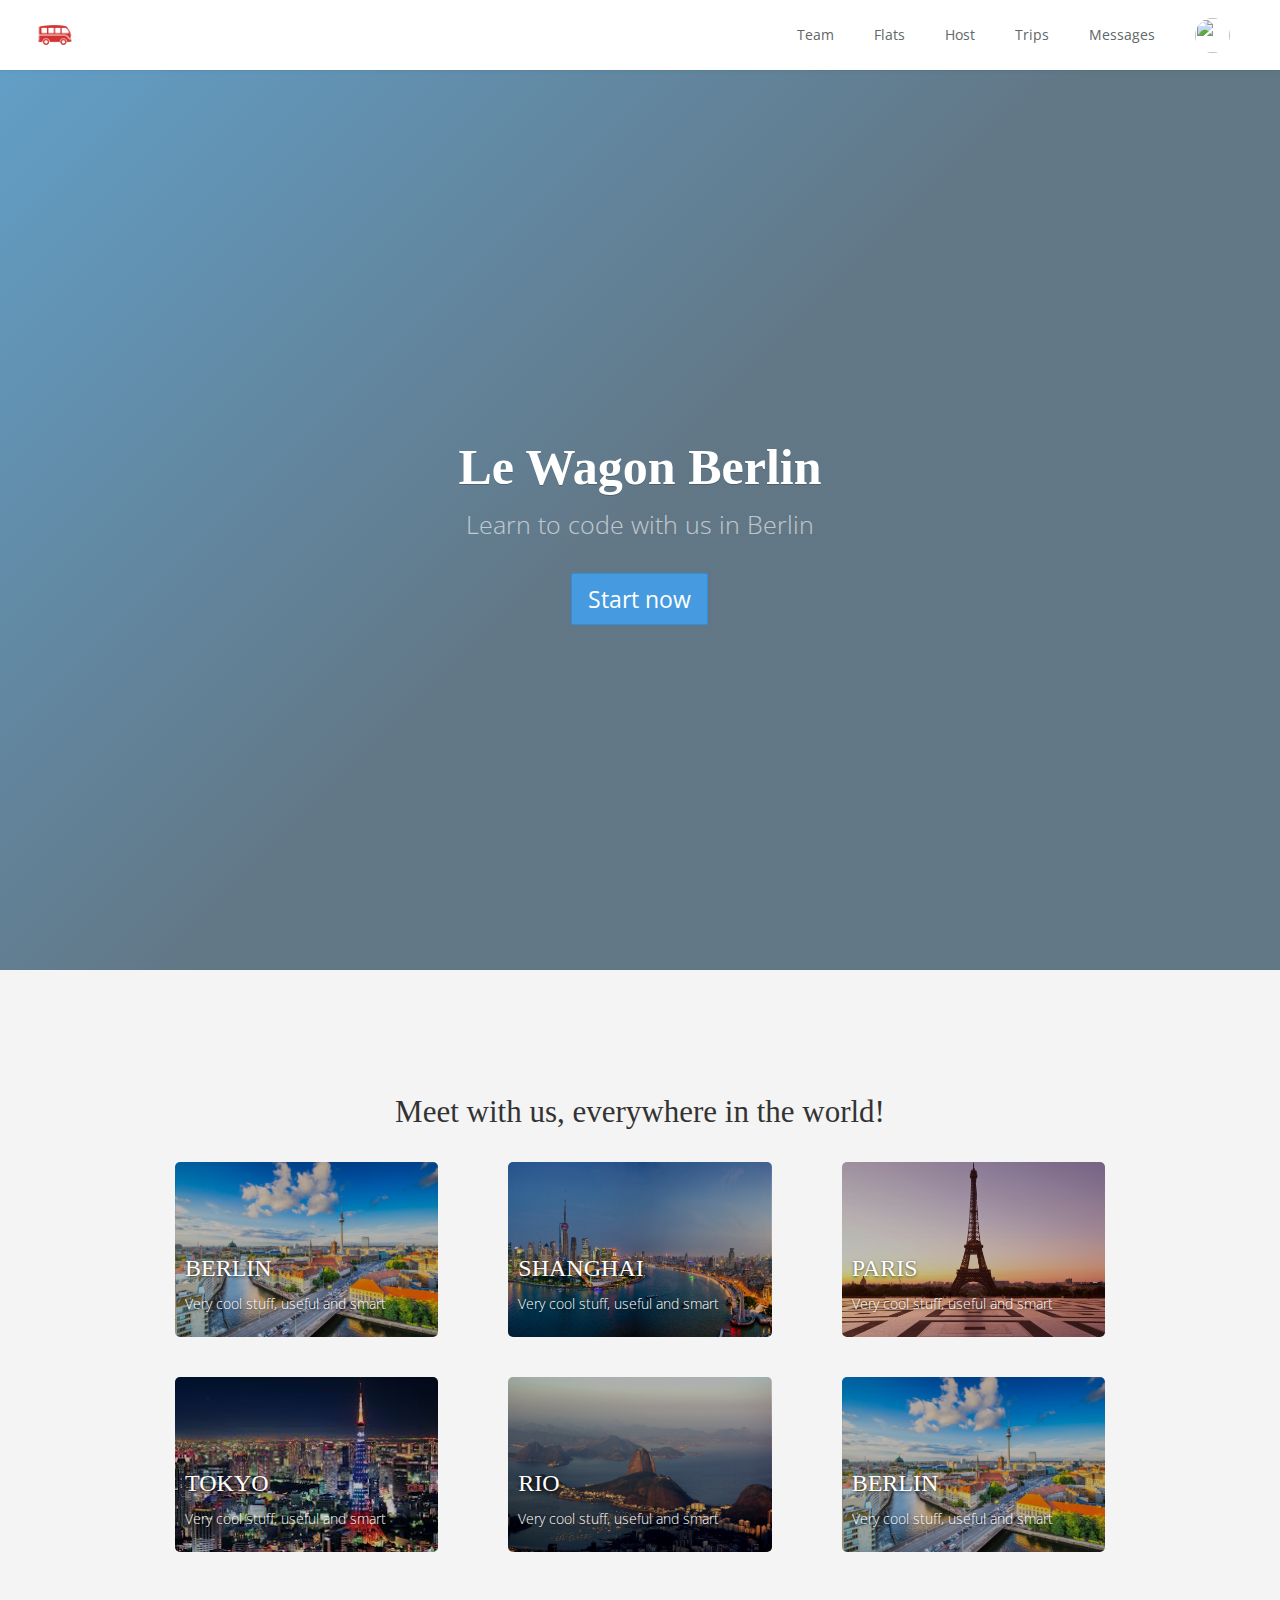
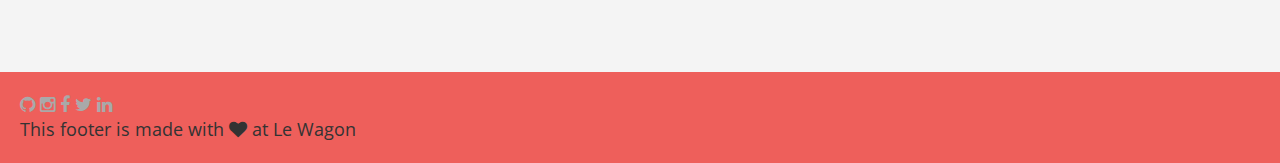
==== commit 74c3289f: "Automated commit at 2017-07-31 14:57:41 UTC by middleman-deploy 2.0.0-alpha" ====
--- a/index.html
+++ b/index.html
@@ -7,7 +7,7 @@
           content="width=device-width, initial-scale=1, shrink-to-fit=no">
     <!-- Use the title from a page's frontmatter if it has one -->
     <title>Le Wagon - Middleman</title>
-    <link href="stylesheets/application-f895ae37.css" rel="stylesheet" />
+    <link href="stylesheets/application-d0b1cf19.css" rel="stylesheet" />
     <script src="javascripts/application-93de88c9.js"></script>
     <link href="images/favicon-f15af148.png" rel="icon" type="image/png" />
   </head>
@@ -15,12 +15,13 @@
     <div class="navbar-wagon">
   <!-- Logo -->
   <a href="/" class="navbar-wagon-brand">
-    <img src="images/logo-acc9c0ec.png" alt="logo">
+    <img src="images/logo-acc9c0ec.png" id="logo" alt="Logo" />
   </a>
 
   <!-- Right Navigation -->
   <div class="navbar-wagon-right hidden-xs hidden-sm">
     <a href="team.html" class="navbar-wagon-item navbar-wagon-link">Team</a>
+    <a href="flats/papillard.html" class="navbar-wagon-item navbar-wagon-link">Flats</a>
     <a href="" class="navbar-wagon-item navbar-wagon-link">Host</a>
     <a href="" class="navbar-wagon-item navbar-wagon-link">Trips</a>
     <a href="" class="navbar-wagon-item navbar-wagon-link">Messages</a>
--- a/stylesheets/application-d0b1cf19.css
+++ b/stylesheets/application-d0b1cf19.css
@@ -0,0 +1,8 @@
+@import url("https://fonts.googleapis.com/css?family=Open+Sans:400,300,700|Raleway:400,100,300,700,500");/*!
+ * Bootstrap v3.3.7 (http://getbootstrap.com)
+ * Copyright 2011-2016 Twitter, Inc.
+ * Licensed under MIT (https://github.com/twbs/bootstrap/blob/master/LICENSE)
+ *//*! normalize.css v3.0.3 | MIT License | github.com/necolas/normalize.css */html{font-family:sans-serif;-ms-text-size-adjust:100%;-webkit-text-size-adjust:100%}body{margin:0}article,aside,details,figcaption,figure,footer,header,hgroup,main,menu,nav,section,summary{display:block}audio,canvas,progress,video{display:inline-block;vertical-align:baseline}audio:not([controls]){display:none;height:0}[hidden],template{display:none}a{background-color:transparent}a:active,a:hover{outline:0}abbr[title]{border-bottom:1px dotted}b,strong{font-weight:bold}dfn{font-style:italic}h1{font-size:2em;margin:0.67em 0}mark{background:#ff0;color:#000}small{font-size:80%}sub,sup{font-size:75%;line-height:0;position:relative;vertical-align:baseline}sup{top:-0.5em}sub{bottom:-0.25em}img{border:0}svg:not(:root){overflow:hidden}figure{margin:1em 40px}hr{-webkit-box-sizing:content-box;box-sizing:content-box;height:0}pre{overflow:auto}code,kbd,pre,samp{font-family:monospace, monospace;font-size:1em}button,input,optgroup,select,textarea{color:inherit;font:inherit;margin:0}button{overflow:visible}button,select{text-transform:none}button,html input[type="button"],input[type="reset"],input[type="submit"]{-webkit-appearance:button;cursor:pointer}button[disabled],html input[disabled]{cursor:default}button::-moz-focus-inner,input::-moz-focus-inner{border:0;padding:0}input{line-height:normal}input[type="checkbox"],input[type="radio"]{-webkit-box-sizing:border-box;box-sizing:border-box;padding:0}input[type="number"]::-webkit-inner-spin-button,input[type="number"]::-webkit-outer-spin-button{height:auto}input[type="search"]{-webkit-appearance:textfield;-webkit-box-sizing:content-box;box-sizing:content-box}input[type="search"]::-webkit-search-cancel-button,input[type="search"]::-webkit-search-decoration{-webkit-appearance:none}fieldset{border:1px solid #c0c0c0;margin:0 2px;padding:0.35em 0.625em 0.75em}legend{border:0;padding:0}textarea{overflow:auto}optgroup{font-weight:bold}table{border-collapse:collapse;border-spacing:0}td,th{padding:0}/*! Source: https://github.com/h5bp/html5-boilerplate/blob/master/src/css/main.css */@media print{*,*:before,*:after{background:transparent !important;color:#000 !important;-webkit-box-shadow:none !important;box-shadow:none !important;text-shadow:none !important}a,a:visited{text-decoration:underline}a[href]:after{content:" (" attr(href) ")"}abbr[title]:after{content:" (" attr(title) ")"}a[href^="#"]:after,a[href^="javascript:"]:after{content:""}pre,blockquote{border:1px solid #999;page-break-inside:avoid}thead{display:table-header-group}tr,img{page-break-inside:avoid}img{max-width:100% !important}p,h2,h3{orphans:3;widows:3}h2,h3{page-break-after:avoid}.navbar{display:none}.btn>.caret,.dropup>.btn>.caret{border-top-color:#000 !important}.label{border:1px solid #000}.table{border-collapse:collapse !important}.table td,.table th{background-color:#fff !important}.table-bordered th,.table-bordered td{border:1px solid #ddd !important}}@font-face{font-family:'Glyphicons Halflings';src:url("../assets/bootstrap/glyphicons-halflings-regular-86b6f62b.eot");src:url("../assets/bootstrap/glyphicons-halflings-regular-86b6f62b.eot?#iefix") format("embedded-opentype"),url("../assets/bootstrap/glyphicons-halflings-regular-ca35b697.woff2") format("woff2"),url("../assets/bootstrap/glyphicons-halflings-regular-278e49a8.woff") format("woff"),url("../assets/bootstrap/glyphicons-halflings-regular-44bc1850.ttf") format("truetype"),url("../assets/bootstrap/glyphicons-halflings-regular-de51a849.svg#glyphicons_halflingsregular") format("svg")}.glyphicon{position:relative;top:1px;display:inline-block;font-family:'Glyphicons Halflings';font-style:normal;font-weight:normal;line-height:1;-webkit-font-smoothing:antialiased;-moz-osx-font-smoothing:grayscale}.glyphicon-asterisk:before{content:"\002a"}.glyphicon-plus:before{content:"\002b"}.glyphicon-euro:before,.glyphicon-eur:before{content:"\20ac"}.glyphicon-minus:before{content:"\2212"}.glyphicon-cloud:before{content:"\2601"}.glyphicon-envelope:before{content:"\2709"}.glyphicon-pencil:before{content:"\270f"}.glyphicon-glass:before{content:"\e001"}.glyphicon-music:before{content:"\e002"}.glyphicon-search:before{content:"\e003"}.glyphicon-heart:before{content:"\e005"}.glyphicon-star:before{content:"\e006"}.glyphicon-star-empty:before{content:"\e007"}.glyphicon-user:before{content:"\e008"}.glyphicon-film:before{content:"\e009"}.glyphicon-th-large:before{content:"\e010"}.glyphicon-th:before{content:"\e011"}.glyphicon-th-list:before{content:"\e012"}.glyphicon-ok:before{content:"\e013"}.glyphicon-remove:before{content:"\e014"}.glyphicon-zoom-in:before{content:"\e015"}.glyphicon-zoom-out:before{content:"\e016"}.glyphicon-off:before{content:"\e017"}.glyphicon-signal:before{content:"\e018"}.glyphicon-cog:before{content:"\e019"}.glyphicon-trash:before{content:"\e020"}.glyphicon-home:before{content:"\e021"}.glyphicon-file:before{content:"\e022"}.glyphicon-time:before{content:"\e023"}.glyphicon-road:before{content:"\e024"}.glyphicon-download-alt:before{content:"\e025"}.glyphicon-download:before{content:"\e026"}.glyphicon-upload:before{content:"\e027"}.glyphicon-inbox:before{content:"\e028"}.glyphicon-play-circle:before{content:"\e029"}.glyphicon-repeat:before{content:"\e030"}.glyphicon-refresh:before{content:"\e031"}.glyphicon-list-alt:before{content:"\e032"}.glyphicon-lock:before{content:"\e033"}.glyphicon-flag:before{content:"\e034"}.glyphicon-headphones:before{content:"\e035"}.glyphicon-volume-off:before{content:"\e036"}.glyphicon-volume-down:before{content:"\e037"}.glyphicon-volume-up:before{content:"\e038"}.glyphicon-qrcode:before{content:"\e039"}.glyphicon-barcode:before{content:"\e040"}.glyphicon-tag:before{content:"\e041"}.glyphicon-tags:before{content:"\e042"}.glyphicon-book:before{content:"\e043"}.glyphicon-bookmark:before{content:"\e044"}.glyphicon-print:before{content:"\e045"}.glyphicon-camera:before{content:"\e046"}.glyphicon-font:before{content:"\e047"}.glyphicon-bold:before{content:"\e048"}.glyphicon-italic:before{content:"\e049"}.glyphicon-text-height:before{content:"\e050"}.glyphicon-text-width:before{content:"\e051"}.glyphicon-align-left:before{content:"\e052"}.glyphicon-align-center:before{content:"\e053"}.glyphicon-align-right:before{content:"\e054"}.glyphicon-align-justify:before{content:"\e055"}.glyphicon-list:before{content:"\e056"}.glyphicon-indent-left:before{content:"\e057"}.glyphicon-indent-right:before{content:"\e058"}.glyphicon-facetime-video:before{content:"\e059"}.glyphicon-picture:before{content:"\e060"}.glyphicon-map-marker:before{content:"\e062"}.glyphicon-adjust:before{content:"\e063"}.glyphicon-tint:before{content:"\e064"}.glyphicon-edit:before{content:"\e065"}.glyphicon-share:before{content:"\e066"}.glyphicon-check:before{content:"\e067"}.glyphicon-move:before{content:"\e068"}.glyphicon-step-backward:before{content:"\e069"}.glyphicon-fast-backward:before{content:"\e070"}.glyphicon-backward:before{content:"\e071"}.glyphicon-play:before{content:"\e072"}.glyphicon-pause:before{content:"\e073"}.glyphicon-stop:before{content:"\e074"}.glyphicon-forward:before{content:"\e075"}.glyphicon-fast-forward:before{content:"\e076"}.glyphicon-step-forward:before{content:"\e077"}.glyphicon-eject:before{content:"\e078"}.glyphicon-chevron-left:before{content:"\e079"}.glyphicon-chevron-right:before{content:"\e080"}.glyphicon-plus-sign:before{content:"\e081"}.glyphicon-minus-sign:before{content:"\e082"}.glyphicon-remove-sign:before{content:"\e083"}.glyphicon-ok-sign:before{content:"\e084"}.glyphicon-question-sign:before{content:"\e085"}.glyphicon-info-sign:before{content:"\e086"}.glyphicon-screenshot:before{content:"\e087"}.glyphicon-remove-circle:before{content:"\e088"}.glyphicon-ok-circle:before{content:"\e089"}.glyphicon-ban-circle:before{content:"\e090"}.glyphicon-arrow-left:before{content:"\e091"}.glyphicon-arrow-right:before{content:"\e092"}.glyphicon-arrow-up:before{content:"\e093"}.glyphicon-arrow-down:before{content:"\e094"}.glyphicon-share-alt:before{content:"\e095"}.glyphicon-resize-full:before{content:"\e096"}.glyphicon-resize-small:before{content:"\e097"}.glyphicon-exclamation-sign:before{content:"\e101"}.glyphicon-gift:before{content:"\e102"}.glyphicon-leaf:before{content:"\e103"}.glyphicon-fire:before{content:"\e104"}.glyphicon-eye-open:before{content:"\e105"}.glyphicon-eye-close:before{content:"\e106"}.glyphicon-warning-sign:before{content:"\e107"}.glyphicon-plane:before{content:"\e108"}.glyphicon-calendar:before{content:"\e109"}.glyphicon-random:before{content:"\e110"}.glyphicon-comment:before{content:"\e111"}.glyphicon-magnet:before{content:"\e112"}.glyphicon-chevron-up:before{content:"\e113"}.glyphicon-chevron-down:before{content:"\e114"}.glyphicon-retweet:before{content:"\e115"}.glyphicon-shopping-cart:before{content:"\e116"}.glyphicon-folder-close:before{content:"\e117"}.glyphicon-folder-open:before{content:"\e118"}.glyphicon-resize-vertical:before{content:"\e119"}.glyphicon-resize-horizontal:before{content:"\e120"}.glyphicon-hdd:before{content:"\e121"}.glyphicon-bullhorn:before{content:"\e122"}.glyphicon-bell:before{content:"\e123"}.glyphicon-certificate:before{content:"\e124"}.glyphicon-thumbs-up:before{content:"\e125"}.glyphicon-thumbs-down:before{content:"\e126"}.glyphicon-hand-right:before{content:"\e127"}.glyphicon-hand-left:before{content:"\e128"}.glyphicon-hand-up:before{content:"\e129"}.glyphicon-hand-down:before{content:"\e130"}.glyphicon-circle-arrow-right:before{content:"\e131"}.glyphicon-circle-arrow-left:before{content:"\e132"}.glyphicon-circle-arrow-up:before{content:"\e133"}.glyphicon-circle-arrow-down:before{content:"\e134"}.glyphicon-globe:before{content:"\e135"}.glyphicon-wrench:before{content:"\e136"}.glyphicon-tasks:before{content:"\e137"}.glyphicon-filter:before{content:"\e138"}.glyphicon-briefcase:before{content:"\e139"}.glyphicon-fullscreen:before{content:"\e140"}.glyphicon-dashboard:before{content:"\e141"}.glyphicon-paperclip:before{content:"\e142"}.glyphicon-heart-empty:before{content:"\e143"}.glyphicon-link:before{content:"\e144"}.glyphicon-phone:before{content:"\e145"}.glyphicon-pushpin:before{content:"\e146"}.glyphicon-usd:before{content:"\e148"}.glyphicon-gbp:before{content:"\e149"}.glyphicon-sort:before{content:"\e150"}.glyphicon-sort-by-alphabet:before{content:"\e151"}.glyphicon-sort-by-alphabet-alt:before{content:"\e152"}.glyphicon-sort-by-order:before{content:"\e153"}.glyphicon-sort-by-order-alt:before{content:"\e154"}.glyphicon-sort-by-attributes:before{content:"\e155"}.glyphicon-sort-by-attributes-alt:before{content:"\e156"}.glyphicon-unchecked:before{content:"\e157"}.glyphicon-expand:before{content:"\e158"}.glyphicon-collapse-down:before{content:"\e159"}.glyphicon-collapse-up:before{content:"\e160"}.glyphicon-log-in:before{content:"\e161"}.glyphicon-flash:before{content:"\e162"}.glyphicon-log-out:before{content:"\e163"}.glyphicon-new-window:before{content:"\e164"}.glyphicon-record:before{content:"\e165"}.glyphicon-save:before{content:"\e166"}.glyphicon-open:before{content:"\e167"}.glyphicon-saved:before{content:"\e168"}.glyphicon-import:before{content:"\e169"}.glyphicon-export:before{content:"\e170"}.glyphicon-send:before{content:"\e171"}.glyphicon-floppy-disk:before{content:"\e172"}.glyphicon-floppy-saved:before{content:"\e173"}.glyphicon-floppy-remove:before{content:"\e174"}.glyphicon-floppy-save:before{content:"\e175"}.glyphicon-floppy-open:before{content:"\e176"}.glyphicon-credit-card:before{content:"\e177"}.glyphicon-transfer:before{content:"\e178"}.glyphicon-cutlery:before{content:"\e179"}.glyphicon-header:before{content:"\e180"}.glyphicon-compressed:before{content:"\e181"}.glyphicon-earphone:before{content:"\e182"}.glyphicon-phone-alt:before{content:"\e183"}.glyphicon-tower:before{content:"\e184"}.glyphicon-stats:before{content:"\e185"}.glyphicon-sd-video:before{content:"\e186"}.glyphicon-hd-video:before{content:"\e187"}.glyphicon-subtitles:before{content:"\e188"}.glyphicon-sound-stereo:before{content:"\e189"}.glyphicon-sound-dolby:before{content:"\e190"}.glyphicon-sound-5-1:before{content:"\e191"}.glyphicon-sound-6-1:before{content:"\e192"}.glyphicon-sound-7-1:before{content:"\e193"}.glyphicon-copyright-mark:before{content:"\e194"}.glyphicon-registration-mark:before{content:"\e195"}.glyphicon-cloud-download:before{content:"\e197"}.glyphicon-cloud-upload:before{content:"\e198"}.glyphicon-tree-conifer:before{content:"\e199"}.glyphicon-tree-deciduous:before{content:"\e200"}.glyphicon-cd:before{content:"\e201"}.glyphicon-save-file:before{content:"\e202"}.glyphicon-open-file:before{content:"\e203"}.glyphicon-level-up:before{content:"\e204"}.glyphicon-copy:before{content:"\e205"}.glyphicon-paste:before{content:"\e206"}.glyphicon-alert:before{content:"\e209"}.glyphicon-equalizer:before{content:"\e210"}.glyphicon-king:before{content:"\e211"}.glyphicon-queen:before{content:"\e212"}.glyphicon-pawn:before{content:"\e213"}.glyphicon-bishop:before{content:"\e214"}.glyphicon-knight:before{content:"\e215"}.glyphicon-baby-formula:before{content:"\e216"}.glyphicon-tent:before{content:"\26fa"}.glyphicon-blackboard:before{content:"\e218"}.glyphicon-bed:before{content:"\e219"}.glyphicon-apple:before{content:"\f8ff"}.glyphicon-erase:before{content:"\e221"}.glyphicon-hourglass:before{content:"\231b"}.glyphicon-lamp:before{content:"\e223"}.glyphicon-duplicate:before{content:"\e224"}.glyphicon-piggy-bank:before{content:"\e225"}.glyphicon-scissors:before{content:"\e226"}.glyphicon-bitcoin:before{content:"\e227"}.glyphicon-btc:before{content:"\e227"}.glyphicon-xbt:before{content:"\e227"}.glyphicon-yen:before{content:"\00a5"}.glyphicon-jpy:before{content:"\00a5"}.glyphicon-ruble:before{content:"\20bd"}.glyphicon-rub:before{content:"\20bd"}.glyphicon-scale:before{content:"\e230"}.glyphicon-ice-lolly:before{content:"\e231"}.glyphicon-ice-lolly-tasted:before{content:"\e232"}.glyphicon-education:before{content:"\e233"}.glyphicon-option-horizontal:before{content:"\e234"}.glyphicon-option-vertical:before{content:"\e235"}.glyphicon-menu-hamburger:before{content:"\e236"}.glyphicon-modal-window:before{content:"\e237"}.glyphicon-oil:before{content:"\e238"}.glyphicon-grain:before{content:"\e239"}.glyphicon-sunglasses:before{content:"\e240"}.glyphicon-text-size:before{content:"\e241"}.glyphicon-text-color:before{content:"\e242"}.glyphicon-text-background:before{content:"\e243"}.glyphicon-object-align-top:before{content:"\e244"}.glyphicon-object-align-bottom:before{content:"\e245"}.glyphicon-object-align-horizontal:before{content:"\e246"}.glyphicon-object-align-left:before{content:"\e247"}.glyphicon-object-align-vertical:before{content:"\e248"}.glyphicon-object-align-right:before{content:"\e249"}.glyphicon-triangle-right:before{content:"\e250"}.glyphicon-triangle-left:before{content:"\e251"}.glyphicon-triangle-bottom:before{content:"\e252"}.glyphicon-triangle-top:before{content:"\e253"}.glyphicon-console:before{content:"\e254"}.glyphicon-superscript:before{content:"\e255"}.glyphicon-subscript:before{content:"\e256"}.glyphicon-menu-left:before{content:"\e257"}.glyphicon-menu-right:before{content:"\e258"}.glyphicon-menu-down:before{content:"\e259"}.glyphicon-menu-up:before{content:"\e260"}*{-webkit-box-sizing:border-box;box-sizing:border-box}*:before,*:after{-webkit-box-sizing:border-box;box-sizing:border-box}html{font-size:10px;-webkit-tap-highlight-color:transparent}body{font-family:"Open Sans", "Roboto", "sans-serif";font-size:18px;line-height:1.42857143;color:#333333;background-color:#F4F4F4}input,button,select,textarea{font-family:inherit;font-size:inherit;line-height:inherit}a{color:#469AE0;text-decoration:none}a:hover,a:focus{color:#1f74ba;text-decoration:underline}a:focus{outline:5px auto -webkit-focus-ring-color;outline-offset:-2px}figure{margin:0}img{vertical-align:middle}.img-responsive{display:block;max-width:100%;height:auto}.img-rounded{border-radius:2px}.img-thumbnail{padding:4px;line-height:1.42857143;background-color:#F4F4F4;border:1px solid #ddd;border-radius:2px;-webkit-transition:all 0.2s ease-in-out;transition:all 0.2s ease-in-out;display:inline-block;max-width:100%;height:auto}.img-circle{border-radius:50%}hr{margin-top:25px;margin-bottom:25px;border:0;border-top:1px solid #eeeeee}.sr-only{position:absolute;width:1px;height:1px;margin:-1px;padding:0;overflow:hidden;clip:rect(0, 0, 0, 0);border:0}.sr-only-focusable:active,.sr-only-focusable:focus{position:static;width:auto;height:auto;margin:0;overflow:visible;clip:auto}[role="button"]{cursor:pointer}h1,h2,h3,h4,h5,h6,.h1,.h2,.h3,.h4,.h5,.h6{font-family:"Roboto", "Roboto", "sans-serif";font-weight:500;line-height:1.1;color:inherit}h1 small,h1 .small,h2 small,h2 .small,h3 small,h3 .small,h4 small,h4 .small,h5 small,h5 .small,h6 small,h6 .small,.h1 small,.h1 .small,.h2 small,.h2 .small,.h3 small,.h3 .small,.h4 small,.h4 .small,.h5 small,.h5 .small,.h6 small,.h6 .small{font-weight:normal;line-height:1;color:#777777}h1,.h1,h2,.h2,h3,.h3{margin-top:25px;margin-bottom:12.5px}h1 small,h1 .small,.h1 small,.h1 .small,h2 small,h2 .small,.h2 small,.h2 .small,h3 small,h3 .small,.h3 small,.h3 .small{font-size:65%}h4,.h4,h5,.h5,h6,.h6{margin-top:12.5px;margin-bottom:12.5px}h4 small,h4 .small,.h4 small,.h4 .small,h5 small,h5 .small,.h5 small,.h5 .small,h6 small,h6 .small,.h6 small,.h6 .small{font-size:75%}h1,.h1{font-size:46px}h2,.h2{font-size:38px}h3,.h3{font-size:31px}h4,.h4{font-size:23px}h5,.h5{font-size:18px}h6,.h6{font-size:16px}p{margin:0 0 12.5px}.lead{margin-bottom:25px;font-size:20px;font-weight:300;line-height:1.4}@media (min-width: 768px){.lead{font-size:27px}}small,.small{font-size:88%}mark,.mark{background-color:#fcf8e3;padding:.2em}.text-left{text-align:left}.text-right{text-align:right}.text-center{text-align:center}.text-justify{text-align:justify}.text-nowrap{white-space:nowrap}.text-lowercase{text-transform:lowercase}.text-uppercase,.initialism{text-transform:uppercase}.text-capitalize{text-transform:capitalize}.text-muted{color:#777777}.text-primary{color:#469AE0}a.text-primary:hover,a.text-primary:focus{color:#2381d0}.text-success{color:#3c763d}a.text-success:hover,a.text-success:focus{color:#2b542c}.text-info{color:#31708f}a.text-info:hover,a.text-info:focus{color:#245269}.text-warning{color:#8a6d3b}a.text-warning:hover,a.text-warning:focus{color:#66512c}.text-danger{color:#a94442}a.text-danger:hover,a.text-danger:focus{color:#843534}.bg-primary{color:#fff}.bg-primary{background-color:#469AE0}a.bg-primary:hover,a.bg-primary:focus{background-color:#2381d0}.bg-success{background-color:#dff0d8}a.bg-success:hover,a.bg-success:focus{background-color:#c1e2b3}.bg-info{background-color:#d9edf7}a.bg-info:hover,a.bg-info:focus{background-color:#afd9ee}.bg-warning{background-color:#fcf8e3}a.bg-warning:hover,a.bg-warning:focus{background-color:#f7ecb5}.bg-danger{background-color:#f2dede}a.bg-danger:hover,a.bg-danger:focus{background-color:#e4b9b9}.page-header{padding-bottom:11.5px;margin:50px 0 25px;border-bottom:1px solid #eeeeee}ul,ol{margin-top:0;margin-bottom:12.5px}ul ul,ul ol,ol ul,ol ol{margin-bottom:0}.list-unstyled{padding-left:0;list-style:none}.list-inline{padding-left:0;list-style:none;margin-left:-5px}.list-inline>li{display:inline-block;padding-left:5px;padding-right:5px}dl{margin-top:0;margin-bottom:25px}dt,dd{line-height:1.42857143}dt{font-weight:bold}dd{margin-left:0}.dl-horizontal dd:before,.dl-horizontal dd:after{content:" ";display:table}.dl-horizontal dd:after{clear:both}@media (min-width: 768px){.dl-horizontal dt{float:left;width:160px;clear:left;text-align:right;overflow:hidden;text-overflow:ellipsis;white-space:nowrap}.dl-horizontal dd{margin-left:180px}}abbr[title],abbr[data-original-title]{cursor:help;border-bottom:1px dotted #777777}.initialism{font-size:90%}blockquote{padding:12.5px 25px;margin:0 0 25px;font-size:22.5px;border-left:5px solid #eeeeee}blockquote p:last-child,blockquote ul:last-child,blockquote ol:last-child{margin-bottom:0}blockquote footer,blockquote small,blockquote .small{display:block;font-size:80%;line-height:1.42857143;color:#777777}blockquote footer:before,blockquote small:before,blockquote .small:before{content:'\2014 \00A0'}.blockquote-reverse,blockquote.pull-right{padding-right:15px;padding-left:0;border-right:5px solid #eeeeee;border-left:0;text-align:right}.blockquote-reverse footer:before,.blockquote-reverse small:before,.blockquote-reverse .small:before,blockquote.pull-right footer:before,blockquote.pull-right small:before,blockquote.pull-right .small:before{content:''}.blockquote-reverse footer:after,.blockquote-reverse small:after,.blockquote-reverse .small:after,blockquote.pull-right footer:after,blockquote.pull-right small:after,blockquote.pull-right .small:after{content:'\00A0 \2014'}address{margin-bottom:25px;font-style:normal;line-height:1.42857143}code,kbd,pre,samp{font-family:Menlo, Monaco, Consolas, "Courier New", monospace}code{padding:2px 4px;font-size:90%;color:#c7254e;background-color:#f9f2f4;border-radius:2px}kbd{padding:2px 4px;font-size:90%;color:#fff;background-color:#333;border-radius:2px;-webkit-box-shadow:inset 0 -1px 0 rgba(0,0,0,0.25);box-shadow:inset 0 -1px 0 rgba(0,0,0,0.25)}kbd kbd{padding:0;font-size:100%;font-weight:bold;-webkit-box-shadow:none;box-shadow:none}pre{display:block;padding:12px;margin:0 0 12.5px;font-size:17px;line-height:1.42857143;word-break:break-all;word-wrap:break-word;color:#333333;background-color:#f5f5f5;border:1px solid #ccc;border-radius:2px}pre code{padding:0;font-size:inherit;color:inherit;white-space:pre-wrap;background-color:transparent;border-radius:0}.pre-scrollable{max-height:340px;overflow-y:scroll}.container{margin-right:auto;margin-left:auto;padding-left:15px;padding-right:15px}.container:before,.container:after{content:" ";display:table}.container:after{clear:both}@media (min-width: 768px){.container{width:750px}}@media (min-width: 992px){.container{width:970px}}@media (min-width: 1200px){.container{width:1170px}}.container-fluid{margin-right:auto;margin-left:auto;padding-left:15px;padding-right:15px}.container-fluid:before,.container-fluid:after{content:" ";display:table}.container-fluid:after{clear:both}.row{margin-left:-15px;margin-right:-15px}.row:before,.row:after{content:" ";display:table}.row:after{clear:both}.col-xs-1,.col-sm-1,.col-md-1,.col-lg-1,.col-xs-2,.col-sm-2,.col-md-2,.col-lg-2,.col-xs-3,.col-sm-3,.col-md-3,.col-lg-3,.col-xs-4,.col-sm-4,.col-md-4,.col-lg-4,.col-xs-5,.col-sm-5,.col-md-5,.col-lg-5,.col-xs-6,.col-sm-6,.col-md-6,.col-lg-6,.col-xs-7,.col-sm-7,.col-md-7,.col-lg-7,.col-xs-8,.col-sm-8,.col-md-8,.col-lg-8,.col-xs-9,.col-sm-9,.col-md-9,.col-lg-9,.col-xs-10,.col-sm-10,.col-md-10,.col-lg-10,.col-xs-11,.col-sm-11,.col-md-11,.col-lg-11,.col-xs-12,.col-sm-12,.col-md-12,.col-lg-12{position:relative;min-height:1px;padding-left:15px;padding-right:15px}.col-xs-1,.col-xs-2,.col-xs-3,.col-xs-4,.col-xs-5,.col-xs-6,.col-xs-7,.col-xs-8,.col-xs-9,.col-xs-10,.col-xs-11,.col-xs-12{float:left}.col-xs-1{width:8.33333333%}.col-xs-2{width:16.66666667%}.col-xs-3{width:25%}.col-xs-4{width:33.33333333%}.col-xs-5{width:41.66666667%}.col-xs-6{width:50%}.col-xs-7{width:58.33333333%}.col-xs-8{width:66.66666667%}.col-xs-9{width:75%}.col-xs-10{width:83.33333333%}.col-xs-11{width:91.66666667%}.col-xs-12{width:100%}.col-xs-pull-0{right:auto}.col-xs-pull-1{right:8.33333333%}.col-xs-pull-2{right:16.66666667%}.col-xs-pull-3{right:25%}.col-xs-pull-4{right:33.33333333%}.col-xs-pull-5{right:41.66666667%}.col-xs-pull-6{right:50%}.col-xs-pull-7{right:58.33333333%}.col-xs-pull-8{right:66.66666667%}.col-xs-pull-9{right:75%}.col-xs-pull-10{right:83.33333333%}.col-xs-pull-11{right:91.66666667%}.col-xs-pull-12{right:100%}.col-xs-push-0{left:auto}.col-xs-push-1{left:8.33333333%}.col-xs-push-2{left:16.66666667%}.col-xs-push-3{left:25%}.col-xs-push-4{left:33.33333333%}.col-xs-push-5{left:41.66666667%}.col-xs-push-6{left:50%}.col-xs-push-7{left:58.33333333%}.col-xs-push-8{left:66.66666667%}.col-xs-push-9{left:75%}.col-xs-push-10{left:83.33333333%}.col-xs-push-11{left:91.66666667%}.col-xs-push-12{left:100%}.col-xs-offset-0{margin-left:0%}.col-xs-offset-1{margin-left:8.33333333%}.col-xs-offset-2{margin-left:16.66666667%}.col-xs-offset-3{margin-left:25%}.col-xs-offset-4{margin-left:33.33333333%}.col-xs-offset-5{margin-left:41.66666667%}.col-xs-offset-6{margin-left:50%}.col-xs-offset-7{margin-left:58.33333333%}.col-xs-offset-8{margin-left:66.66666667%}.col-xs-offset-9{margin-left:75%}.col-xs-offset-10{margin-left:83.33333333%}.col-xs-offset-11{margin-left:91.66666667%}.col-xs-offset-12{margin-left:100%}@media (min-width: 768px){.col-sm-1,.col-sm-2,.col-sm-3,.col-sm-4,.col-sm-5,.col-sm-6,.col-sm-7,.col-sm-8,.col-sm-9,.col-sm-10,.col-sm-11,.col-sm-12{float:left}.col-sm-1{width:8.33333333%}.col-sm-2{width:16.66666667%}.col-sm-3{width:25%}.col-sm-4{width:33.33333333%}.col-sm-5{width:41.66666667%}.col-sm-6{width:50%}.col-sm-7{width:58.33333333%}.col-sm-8{width:66.66666667%}.col-sm-9{width:75%}.col-sm-10{width:83.33333333%}.col-sm-11{width:91.66666667%}.col-sm-12{width:100%}.col-sm-pull-0{right:auto}.col-sm-pull-1{right:8.33333333%}.col-sm-pull-2{right:16.66666667%}.col-sm-pull-3{right:25%}.col-sm-pull-4{right:33.33333333%}.col-sm-pull-5{right:41.66666667%}.col-sm-pull-6{right:50%}.col-sm-pull-7{right:58.33333333%}.col-sm-pull-8{right:66.66666667%}.col-sm-pull-9{right:75%}.col-sm-pull-10{right:83.33333333%}.col-sm-pull-11{right:91.66666667%}.col-sm-pull-12{right:100%}.col-sm-push-0{left:auto}.col-sm-push-1{left:8.33333333%}.col-sm-push-2{left:16.66666667%}.col-sm-push-3{left:25%}.col-sm-push-4{left:33.33333333%}.col-sm-push-5{left:41.66666667%}.col-sm-push-6{left:50%}.col-sm-push-7{left:58.33333333%}.col-sm-push-8{left:66.66666667%}.col-sm-push-9{left:75%}.col-sm-push-10{left:83.33333333%}.col-sm-push-11{left:91.66666667%}.col-sm-push-12{left:100%}.col-sm-offset-0{margin-left:0%}.col-sm-offset-1{margin-left:8.33333333%}.col-sm-offset-2{margin-left:16.66666667%}.col-sm-offset-3{margin-left:25%}.col-sm-offset-4{margin-left:33.33333333%}.col-sm-offset-5{margin-left:41.66666667%}.col-sm-offset-6{margin-left:50%}.col-sm-offset-7{margin-left:58.33333333%}.col-sm-offset-8{margin-left:66.66666667%}.col-sm-offset-9{margin-left:75%}.col-sm-offset-10{margin-left:83.33333333%}.col-sm-offset-11{margin-left:91.66666667%}.col-sm-offset-12{margin-left:100%}}@media (min-width: 992px){.col-md-1,.col-md-2,.col-md-3,.col-md-4,.col-md-5,.col-md-6,.col-md-7,.col-md-8,.col-md-9,.col-md-10,.col-md-11,.col-md-12{float:left}.col-md-1{width:8.33333333%}.col-md-2{width:16.66666667%}.col-md-3{width:25%}.col-md-4{width:33.33333333%}.col-md-5{width:41.66666667%}.col-md-6{width:50%}.col-md-7{width:58.33333333%}.col-md-8{width:66.66666667%}.col-md-9{width:75%}.col-md-10{width:83.33333333%}.col-md-11{width:91.66666667%}.col-md-12{width:100%}.col-md-pull-0{right:auto}.col-md-pull-1{right:8.33333333%}.col-md-pull-2{right:16.66666667%}.col-md-pull-3{right:25%}.col-md-pull-4{right:33.33333333%}.col-md-pull-5{right:41.66666667%}.col-md-pull-6{right:50%}.col-md-pull-7{right:58.33333333%}.col-md-pull-8{right:66.66666667%}.col-md-pull-9{right:75%}.col-md-pull-10{right:83.33333333%}.col-md-pull-11{right:91.66666667%}.col-md-pull-12{right:100%}.col-md-push-0{left:auto}.col-md-push-1{left:8.33333333%}.col-md-push-2{left:16.66666667%}.col-md-push-3{left:25%}.col-md-push-4{left:33.33333333%}.col-md-push-5{left:41.66666667%}.col-md-push-6{left:50%}.col-md-push-7{left:58.33333333%}.col-md-push-8{left:66.66666667%}.col-md-push-9{left:75%}.col-md-push-10{left:83.33333333%}.col-md-push-11{left:91.66666667%}.col-md-push-12{left:100%}.col-md-offset-0{margin-left:0%}.col-md-offset-1{margin-left:8.33333333%}.col-md-offset-2{margin-left:16.66666667%}.col-md-offset-3{margin-left:25%}.col-md-offset-4{margin-left:33.33333333%}.col-md-offset-5{margin-left:41.66666667%}.col-md-offset-6{margin-left:50%}.col-md-offset-7{margin-left:58.33333333%}.col-md-offset-8{margin-left:66.66666667%}.col-md-offset-9{margin-left:75%}.col-md-offset-10{margin-left:83.33333333%}.col-md-offset-11{margin-left:91.66666667%}.col-md-offset-12{margin-left:100%}}@media (min-width: 1200px){.col-lg-1,.col-lg-2,.col-lg-3,.col-lg-4,.col-lg-5,.col-lg-6,.col-lg-7,.col-lg-8,.col-lg-9,.col-lg-10,.col-lg-11,.col-lg-12{float:left}.col-lg-1{width:8.33333333%}.col-lg-2{width:16.66666667%}.col-lg-3{width:25%}.col-lg-4{width:33.33333333%}.col-lg-5{width:41.66666667%}.col-lg-6{width:50%}.col-lg-7{width:58.33333333%}.col-lg-8{width:66.66666667%}.col-lg-9{width:75%}.col-lg-10{width:83.33333333%}.col-lg-11{width:91.66666667%}.col-lg-12{width:100%}.col-lg-pull-0{right:auto}.col-lg-pull-1{right:8.33333333%}.col-lg-pull-2{right:16.66666667%}.col-lg-pull-3{right:25%}.col-lg-pull-4{right:33.33333333%}.col-lg-pull-5{right:41.66666667%}.col-lg-pull-6{right:50%}.col-lg-pull-7{right:58.33333333%}.col-lg-pull-8{right:66.66666667%}.col-lg-pull-9{right:75%}.col-lg-pull-10{right:83.33333333%}.col-lg-pull-11{right:91.66666667%}.col-lg-pull-12{right:100%}.col-lg-push-0{left:auto}.col-lg-push-1{left:8.33333333%}.col-lg-push-2{left:16.66666667%}.col-lg-push-3{left:25%}.col-lg-push-4{left:33.33333333%}.col-lg-push-5{left:41.66666667%}.col-lg-push-6{left:50%}.col-lg-push-7{left:58.33333333%}.col-lg-push-8{left:66.66666667%}.col-lg-push-9{left:75%}.col-lg-push-10{left:83.33333333%}.col-lg-push-11{left:91.66666667%}.col-lg-push-12{left:100%}.col-lg-offset-0{margin-left:0%}.col-lg-offset-1{margin-left:8.33333333%}.col-lg-offset-2{margin-left:16.66666667%}.col-lg-offset-3{margin-left:25%}.col-lg-offset-4{margin-left:33.33333333%}.col-lg-offset-5{margin-left:41.66666667%}.col-lg-offset-6{margin-left:50%}.col-lg-offset-7{margin-left:58.33333333%}.col-lg-offset-8{margin-left:66.66666667%}.col-lg-offset-9{margin-left:75%}.col-lg-offset-10{margin-left:83.33333333%}.col-lg-offset-11{margin-left:91.66666667%}.col-lg-offset-12{margin-left:100%}}table{background-color:transparent}caption{padding-top:8px;padding-bottom:8px;color:#777777;text-align:left}th{text-align:left}.table{width:100%;max-width:100%;margin-bottom:25px}.table>thead>tr>th,.table>thead>tr>td,.table>tbody>tr>th,.table>tbody>tr>td,.table>tfoot>tr>th,.table>tfoot>tr>td{padding:8px;line-height:1.42857143;vertical-align:top;border-top:1px solid #ddd}.table>thead>tr>th{vertical-align:bottom;border-bottom:2px solid #ddd}.table>caption+thead>tr:first-child>th,.table>caption+thead>tr:first-child>td,.table>colgroup+thead>tr:first-child>th,.table>colgroup+thead>tr:first-child>td,.table>thead:first-child>tr:first-child>th,.table>thead:first-child>tr:first-child>td{border-top:0}.table>tbody+tbody{border-top:2px solid #ddd}.table .table{background-color:#F4F4F4}.table-condensed>thead>tr>th,.table-condensed>thead>tr>td,.table-condensed>tbody>tr>th,.table-condensed>tbody>tr>td,.table-condensed>tfoot>tr>th,.table-condensed>tfoot>tr>td{padding:5px}.table-bordered{border:1px solid #ddd}.table-bordered>thead>tr>th,.table-bordered>thead>tr>td,.table-bordered>tbody>tr>th,.table-bordered>tbody>tr>td,.table-bordered>tfoot>tr>th,.table-bordered>tfoot>tr>td{border:1px solid #ddd}.table-bordered>thead>tr>th,.table-bordered>thead>tr>td{border-bottom-width:2px}.table-striped>tbody>tr:nth-of-type(odd){background-color:#f9f9f9}.table-hover>tbody>tr:hover{background-color:#f5f5f5}table col[class*="col-"]{position:static;float:none;display:table-column}table td[class*="col-"],table th[class*="col-"]{position:static;float:none;display:table-cell}.table>thead>tr>td.active,.table>thead>tr>th.active,.table>thead>tr.active>td,.table>thead>tr.active>th,.table>tbody>tr>td.active,.table>tbody>tr>th.active,.table>tbody>tr.active>td,.table>tbody>tr.active>th,.table>tfoot>tr>td.active,.table>tfoot>tr>th.active,.table>tfoot>tr.active>td,.table>tfoot>tr.active>th{background-color:#f5f5f5}.table-hover>tbody>tr>td.active:hover,.table-hover>tbody>tr>th.active:hover,.table-hover>tbody>tr.active:hover>td,.table-hover>tbody>tr:hover>.active,.table-hover>tbody>tr.active:hover>th{background-color:#e8e8e8}.table>thead>tr>td.success,.table>thead>tr>th.success,.table>thead>tr.success>td,.table>thead>tr.success>th,.table>tbody>tr>td.success,.table>tbody>tr>th.success,.table>tbody>tr.success>td,.table>tbody>tr.success>th,.table>tfoot>tr>td.success,.table>tfoot>tr>th.success,.table>tfoot>tr.success>td,.table>tfoot>tr.success>th{background-color:#dff0d8}.table-hover>tbody>tr>td.success:hover,.table-hover>tbody>tr>th.success:hover,.table-hover>tbody>tr.success:hover>td,.table-hover>tbody>tr:hover>.success,.table-hover>tbody>tr.success:hover>th{background-color:#d0e9c6}.table>thead>tr>td.info,.table>thead>tr>th.info,.table>thead>tr.info>td,.table>thead>tr.info>th,.table>tbody>tr>td.info,.table>tbody>tr>th.info,.table>tbody>tr.info>td,.table>tbody>tr.info>th,.table>tfoot>tr>td.info,.table>tfoot>tr>th.info,.table>tfoot>tr.info>td,.table>tfoot>tr.info>th{background-color:#d9edf7}.table-hover>tbody>tr>td.info:hover,.table-hover>tbody>tr>th.info:hover,.table-hover>tbody>tr.info:hover>td,.table-hover>tbody>tr:hover>.info,.table-hover>tbody>tr.info:hover>th{background-color:#c4e3f3}.table>thead>tr>td.warning,.table>thead>tr>th.warning,.table>thead>tr.warning>td,.table>thead>tr.warning>th,.table>tbody>tr>td.warning,.table>tbody>tr>th.warning,.table>tbody>tr.warning>td,.table>tbody>tr.warning>th,.table>tfoot>tr>td.warning,.table>tfoot>tr>th.warning,.table>tfoot>tr.warning>td,.table>tfoot>tr.warning>th{background-color:#fcf8e3}.table-hover>tbody>tr>td.warning:hover,.table-hover>tbody>tr>th.warning:hover,.table-hover>tbody>tr.warning:hover>td,.table-hover>tbody>tr:hover>.warning,.table-hover>tbody>tr.warning:hover>th{background-color:#faf2cc}.table>thead>tr>td.danger,.table>thead>tr>th.danger,.table>thead>tr.danger>td,.table>thead>tr.danger>th,.table>tbody>tr>td.danger,.table>tbody>tr>th.danger,.table>tbody>tr.danger>td,.table>tbody>tr.danger>th,.table>tfoot>tr>td.danger,.table>tfoot>tr>th.danger,.table>tfoot>tr.danger>td,.table>tfoot>tr.danger>th{background-color:#f2dede}.table-hover>tbody>tr>td.danger:hover,.table-hover>tbody>tr>th.danger:hover,.table-hover>tbody>tr.danger:hover>td,.table-hover>tbody>tr:hover>.danger,.table-hover>tbody>tr.danger:hover>th{background-color:#ebcccc}.table-responsive{overflow-x:auto;min-height:0.01%}@media screen and (max-width: 767px){.table-responsive{width:100%;margin-bottom:18.75px;overflow-y:hidden;-ms-overflow-style:-ms-autohiding-scrollbar;border:1px solid #ddd}.table-responsive>.table{margin-bottom:0}.table-responsive>.table>thead>tr>th,.table-responsive>.table>thead>tr>td,.table-responsive>.table>tbody>tr>th,.table-responsive>.table>tbody>tr>td,.table-responsive>.table>tfoot>tr>th,.table-responsive>.table>tfoot>tr>td{white-space:nowrap}.table-responsive>.table-bordered{border:0}.table-responsive>.table-bordered>thead>tr>th:first-child,.table-responsive>.table-bordered>thead>tr>td:first-child,.table-responsive>.table-bordered>tbody>tr>th:first-child,.table-responsive>.table-bordered>tbody>tr>td:first-child,.table-responsive>.table-bordered>tfoot>tr>th:first-child,.table-responsive>.table-bordered>tfoot>tr>td:first-child{border-left:0}.table-responsive>.table-bordered>thead>tr>th:last-child,.table-responsive>.table-bordered>thead>tr>td:last-child,.table-responsive>.table-bordered>tbody>tr>th:last-child,.table-responsive>.table-bordered>tbody>tr>td:last-child,.table-responsive>.table-bordered>tfoot>tr>th:last-child,.table-responsive>.table-bordered>tfoot>tr>td:last-child{border-right:0}.table-responsive>.table-bordered>tbody>tr:last-child>th,.table-responsive>.table-bordered>tbody>tr:last-child>td,.table-responsive>.table-bordered>tfoot>tr:last-child>th,.table-responsive>.table-bordered>tfoot>tr:last-child>td{border-bottom:0}}fieldset{padding:0;margin:0;border:0;min-width:0}legend{display:block;width:100%;padding:0;margin-bottom:25px;font-size:27px;line-height:inherit;color:#333333;border:0;border-bottom:1px solid #e5e5e5}label{display:inline-block;max-width:100%;margin-bottom:5px;font-weight:bold}input[type="search"]{-webkit-box-sizing:border-box;box-sizing:border-box}input[type="radio"],input[type="checkbox"]{margin:4px 0 0;margin-top:1px \9;line-height:normal}input[type="file"]{display:block}input[type="range"]{display:block;width:100%}select[multiple],select[size]{height:auto}input[type="file"]:focus,input[type="radio"]:focus,input[type="checkbox"]:focus{outline:5px auto -webkit-focus-ring-color;outline-offset:-2px}output{display:block;padding-top:7px;font-size:18px;line-height:1.42857143;color:#000000}.form-control{display:block;width:100%;height:39px;padding:6px 12px;font-size:18px;line-height:1.42857143;color:#000000;background-color:#fff;background-image:none;border:1px solid #ccc;border-radius:2px;-webkit-box-shadow:inset 0 1px 1px rgba(0,0,0,0.075);box-shadow:inset 0 1px 1px rgba(0,0,0,0.075);-webkit-transition:border-color ease-in-out 0.15s, box-shadow ease-in-out 0.15s;-webkit-transition:border-color ease-in-out 0.15s, -webkit-box-shadow ease-in-out 0.15s;transition:border-color ease-in-out 0.15s, -webkit-box-shadow ease-in-out 0.15s;transition:border-color ease-in-out 0.15s, box-shadow ease-in-out 0.15s;transition:border-color ease-in-out 0.15s, box-shadow ease-in-out 0.15s, -webkit-box-shadow ease-in-out 0.15s}.form-control:focus{border-color:#66afe9;outline:0;-webkit-box-shadow:inset 0 1px 1px rgba(0,0,0,0.075),0 0 8px rgba(102,175,233,0.6);box-shadow:inset 0 1px 1px rgba(0,0,0,0.075),0 0 8px rgba(102,175,233,0.6)}.form-control::-moz-placeholder{color:#999;opacity:1}.form-control:-ms-input-placeholder{color:#999}.form-control::-webkit-input-placeholder{color:#999}.form-control::-ms-expand{border:0;background-color:transparent}.form-control[disabled],.form-control[readonly],fieldset[disabled] .form-control{background-color:#eeeeee;opacity:1}.form-control[disabled],fieldset[disabled] .form-control{cursor:not-allowed}textarea.form-control{height:auto}input[type="search"]{-webkit-appearance:none}@media screen and (-webkit-min-device-pixel-ratio: 0){input[type="date"].form-control,input[type="time"].form-control,input[type="datetime-local"].form-control,input[type="month"].form-control{line-height:39px}input[type="date"].input-sm,.input-group-sm>input[type="date"].form-control,.input-group-sm>input[type="date"].input-group-addon,.input-group-sm>.input-group-btn>input[type="date"].btn,.input-group-sm input[type="date"],input[type="time"].input-sm,.input-group-sm>input[type="time"].form-control,.input-group-sm>input[type="time"].input-group-addon,.input-group-sm>.input-group-btn>input[type="time"].btn,.input-group-sm input[type="time"],input[type="datetime-local"].input-sm,.input-group-sm>input[type="datetime-local"].form-control,.input-group-sm>input[type="datetime-local"].input-group-addon,.input-group-sm>.input-group-btn>input[type="datetime-local"].btn,.input-group-sm input[type="datetime-local"],input[type="month"].input-sm,.input-group-sm>input[type="month"].form-control,.input-group-sm>input[type="month"].input-group-addon,.input-group-sm>.input-group-btn>input[type="month"].btn,.input-group-sm input[type="month"]{line-height:36px}input[type="date"].input-lg,.input-group-lg>input[type="date"].form-control,.input-group-lg>input[type="date"].input-group-addon,.input-group-lg>.input-group-btn>input[type="date"].btn,.input-group-lg input[type="date"],input[type="time"].input-lg,.input-group-lg>input[type="time"].form-control,.input-group-lg>input[type="time"].input-group-addon,.input-group-lg>.input-group-btn>input[type="time"].btn,.input-group-lg input[type="time"],input[type="datetime-local"].input-lg,.input-group-lg>input[type="datetime-local"].form-control,.input-group-lg>input[type="datetime-local"].input-group-addon,.input-group-lg>.input-group-btn>input[type="datetime-local"].btn,.input-group-lg input[type="datetime-local"],input[type="month"].input-lg,.input-group-lg>input[type="month"].form-control,.input-group-lg>input[type="month"].input-group-addon,.input-group-lg>.input-group-btn>input[type="month"].btn,.input-group-lg input[type="month"]{line-height:53px}}.form-group{margin-bottom:15px}.radio,.checkbox{position:relative;display:block;margin-top:10px;margin-bottom:10px}.radio label,.checkbox label{min-height:25px;padding-left:20px;margin-bottom:0;font-weight:normal;cursor:pointer}.radio input[type="radio"],.radio-inline input[type="radio"],.checkbox input[type="checkbox"],.checkbox-inline input[type="checkbox"]{position:absolute;margin-left:-20px;margin-top:4px \9}.radio+.radio,.checkbox+.checkbox{margin-top:-5px}.radio-inline,.checkbox-inline{position:relative;display:inline-block;padding-left:20px;margin-bottom:0;vertical-align:middle;font-weight:normal;cursor:pointer}.radio-inline+.radio-inline,.checkbox-inline+.checkbox-inline{margin-top:0;margin-left:10px}input[type="radio"][disabled],input[type="radio"].disabled,fieldset[disabled] input[type="radio"],input[type="checkbox"][disabled],input[type="checkbox"].disabled,fieldset[disabled] input[type="checkbox"]{cursor:not-allowed}.radio-inline.disabled,fieldset[disabled] .radio-inline,.checkbox-inline.disabled,fieldset[disabled] .checkbox-inline{cursor:not-allowed}.radio.disabled label,fieldset[disabled] .radio label,.checkbox.disabled label,fieldset[disabled] .checkbox label{cursor:not-allowed}.form-control-static{padding-top:7px;padding-bottom:7px;margin-bottom:0;min-height:43px}.form-control-static.input-lg,.input-group-lg>.form-control-static.form-control,.input-group-lg>.form-control-static.input-group-addon,.input-group-lg>.input-group-btn>.form-control-static.btn,.form-control-static.input-sm,.input-group-sm>.form-control-static.form-control,.input-group-sm>.form-control-static.input-group-addon,.input-group-sm>.input-group-btn>.form-control-static.btn{padding-left:0;padding-right:0}.input-sm,.input-group-sm>.form-control,.input-group-sm>.input-group-addon,.input-group-sm>.input-group-btn>.btn{height:36px;padding:5px 10px;font-size:16px;line-height:1.5;border-radius:2px}select.input-sm,.input-group-sm>select.form-control,.input-group-sm>select.input-group-addon,.input-group-sm>.input-group-btn>select.btn{height:36px;line-height:36px}textarea.input-sm,.input-group-sm>textarea.form-control,.input-group-sm>textarea.input-group-addon,.input-group-sm>.input-group-btn>textarea.btn,select[multiple].input-sm,.input-group-sm>select[multiple].form-control,.input-group-sm>select[multiple].input-group-addon,.input-group-sm>.input-group-btn>select[multiple].btn{height:auto}.form-group-sm .form-control{height:36px;padding:5px 10px;font-size:16px;line-height:1.5;border-radius:2px}.form-group-sm select.form-control{height:36px;line-height:36px}.form-group-sm textarea.form-control,.form-group-sm select[multiple].form-control{height:auto}.form-group-sm .form-control-static{height:36px;min-height:41px;padding:6px 10px;font-size:16px;line-height:1.5}.input-lg,.input-group-lg>.form-control,.input-group-lg>.input-group-addon,.input-group-lg>.input-group-btn>.btn{height:53px;padding:10px 16px;font-size:23px;line-height:1.3333333;border-radius:2px}select.input-lg,.input-group-lg>select.form-control,.input-group-lg>select.input-group-addon,.input-group-lg>.input-group-btn>select.btn{height:53px;line-height:53px}textarea.input-lg,.input-group-lg>textarea.form-control,.input-group-lg>textarea.input-group-addon,.input-group-lg>.input-group-btn>textarea.btn,select[multiple].input-lg,.input-group-lg>select[multiple].form-control,.input-group-lg>select[multiple].input-group-addon,.input-group-lg>.input-group-btn>select[multiple].btn{height:auto}.form-group-lg .form-control{height:53px;padding:10px 16px;font-size:23px;line-height:1.3333333;border-radius:2px}.form-group-lg select.form-control{height:53px;line-height:53px}.form-group-lg textarea.form-control,.form-group-lg select[multiple].form-control{height:auto}.form-group-lg .form-control-static{height:53px;min-height:48px;padding:11px 16px;font-size:23px;line-height:1.3333333}.has-feedback{position:relative}.has-feedback .form-control{padding-right:48.75px}.form-control-feedback{position:absolute;top:0;right:0;z-index:2;display:block;width:39px;height:39px;line-height:39px;text-align:center;pointer-events:none}.input-lg+.form-control-feedback,.input-group-lg>.form-control+.form-control-feedback,.input-group-lg>.input-group-addon+.form-control-feedback,.input-group-lg>.input-group-btn>.btn+.form-control-feedback,.input-group-lg+.form-control-feedback,.form-group-lg .form-control+.form-control-feedback{width:53px;height:53px;line-height:53px}.input-sm+.form-control-feedback,.input-group-sm>.form-control+.form-control-feedback,.input-group-sm>.input-group-addon+.form-control-feedback,.input-group-sm>.input-group-btn>.btn+.form-control-feedback,.input-group-sm+.form-control-feedback,.form-group-sm .form-control+.form-control-feedback{width:36px;height:36px;line-height:36px}.has-success .help-block,.has-success .control-label,.has-success .radio,.has-success .checkbox,.has-success .radio-inline,.has-success .checkbox-inline,.has-success.radio label,.has-success.checkbox label,.has-success.radio-inline label,.has-success.checkbox-inline label{color:#3c763d}.has-success .form-control{border-color:#3c763d;-webkit-box-shadow:inset 0 1px 1px rgba(0,0,0,0.075);box-shadow:inset 0 1px 1px rgba(0,0,0,0.075)}.has-success .form-control:focus{border-color:#2b542c;-webkit-box-shadow:inset 0 1px 1px rgba(0,0,0,0.075),0 0 6px #67b168;box-shadow:inset 0 1px 1px rgba(0,0,0,0.075),0 0 6px #67b168}.has-success .input-group-addon{color:#3c763d;border-color:#3c763d;background-color:#dff0d8}.has-success .form-control-feedback{color:#3c763d}.has-warning .help-block,.has-warning .control-label,.has-warning .radio,.has-warning .checkbox,.has-warning .radio-inline,.has-warning .checkbox-inline,.has-warning.radio label,.has-warning.checkbox label,.has-warning.radio-inline label,.has-warning.checkbox-inline label{color:#8a6d3b}.has-warning .form-control{border-color:#8a6d3b;-webkit-box-shadow:inset 0 1px 1px rgba(0,0,0,0.075);box-shadow:inset 0 1px 1px rgba(0,0,0,0.075)}.has-warning .form-control:focus{border-color:#66512c;-webkit-box-shadow:inset 0 1px 1px rgba(0,0,0,0.075),0 0 6px #c0a16b;box-shadow:inset 0 1px 1px rgba(0,0,0,0.075),0 0 6px #c0a16b}.has-warning .input-group-addon{color:#8a6d3b;border-color:#8a6d3b;background-color:#fcf8e3}.has-warning .form-control-feedback{color:#8a6d3b}.has-error .help-block,.has-error .control-label,.has-error .radio,.has-error .checkbox,.has-error .radio-inline,.has-error .checkbox-inline,.has-error.radio label,.has-error.checkbox label,.has-error.radio-inline label,.has-error.checkbox-inline label{color:#a94442}.has-error .form-control{border-color:#a94442;-webkit-box-shadow:inset 0 1px 1px rgba(0,0,0,0.075);box-shadow:inset 0 1px 1px rgba(0,0,0,0.075)}.has-error .form-control:focus{border-color:#843534;-webkit-box-shadow:inset 0 1px 1px rgba(0,0,0,0.075),0 0 6px #ce8483;box-shadow:inset 0 1px 1px rgba(0,0,0,0.075),0 0 6px #ce8483}.has-error .input-group-addon{color:#a94442;border-color:#a94442;background-color:#f2dede}.has-error .form-control-feedback{color:#a94442}.has-feedback label ~ .form-control-feedback{top:30px}.has-feedback label.sr-only ~ .form-control-feedback{top:0}.help-block{display:block;margin-top:5px;margin-bottom:10px;color:#737373}@media (min-width: 768px){.form-inline .form-group{display:inline-block;margin-bottom:0;vertical-align:middle}.form-inline .form-control{display:inline-block;width:auto;vertical-align:middle}.form-inline .form-control-static{display:inline-block}.form-inline .input-group{display:inline-table;vertical-align:middle}.form-inline .input-group .input-group-addon,.form-inline .input-group .input-group-btn,.form-inline .input-group .form-control{width:auto}.form-inline .input-group>.form-control{width:100%}.form-inline .control-label{margin-bottom:0;vertical-align:middle}.form-inline .radio,.form-inline .checkbox{display:inline-block;margin-top:0;margin-bottom:0;vertical-align:middle}.form-inline .radio label,.form-inline .checkbox label{padding-left:0}.form-inline .radio input[type="radio"],.form-inline .checkbox input[type="checkbox"]{position:relative;margin-left:0}.form-inline .has-feedback .form-control-feedback{top:0}}.form-horizontal .radio,.form-horizontal .checkbox,.form-horizontal .radio-inline,.form-horizontal .checkbox-inline{margin-top:0;margin-bottom:0;padding-top:7px}.form-horizontal .radio,.form-horizontal .checkbox{min-height:32px}.form-horizontal .form-group{margin-left:-15px;margin-right:-15px}.form-horizontal .form-group:before,.form-horizontal .form-group:after{content:" ";display:table}.form-horizontal .form-group:after{clear:both}@media (min-width: 768px){.form-horizontal .control-label{text-align:right;margin-bottom:0;padding-top:7px}}.form-horizontal .has-feedback .form-control-feedback{right:15px}@media (min-width: 768px){.form-horizontal .form-group-lg .control-label{padding-top:11px;font-size:23px}}@media (min-width: 768px){.form-horizontal .form-group-sm .control-label{padding-top:6px;font-size:16px}}.btn{display:inline-block;margin-bottom:0;font-weight:normal;text-align:center;vertical-align:middle;-ms-touch-action:manipulation;touch-action:manipulation;cursor:pointer;background-image:none;border:1px solid transparent;white-space:nowrap;padding:6px 12px;font-size:18px;line-height:1.42857143;border-radius:2px;-webkit-user-select:none;-moz-user-select:none;-ms-user-select:none;user-select:none}.btn:focus,.btn.focus,.btn:active:focus,.btn:active.focus,.btn.active:focus,.btn.active.focus{outline:5px auto -webkit-focus-ring-color;outline-offset:-2px}.btn:hover,.btn:focus,.btn.focus{color:#333;text-decoration:none}.btn:active,.btn.active{outline:0;background-image:none;-webkit-box-shadow:inset 0 3px 5px rgba(0,0,0,0.125);box-shadow:inset 0 3px 5px rgba(0,0,0,0.125)}.btn.disabled,.btn[disabled],fieldset[disabled] .btn{cursor:not-allowed;opacity:0.65;filter:alpha(opacity=65);-webkit-box-shadow:none;box-shadow:none}a.btn.disabled,fieldset[disabled] a.btn{pointer-events:none}.btn-default{color:#333;background-color:#fff;border-color:#ccc}.btn-default:focus,.btn-default.focus{color:#333;background-color:#e6e6e6;border-color:#8c8c8c}.btn-default:hover{color:#333;background-color:#e6e6e6;border-color:#adadad}.btn-default:active,.btn-default.active,.open>.btn-default.dropdown-toggle{color:#333;background-color:#e6e6e6;border-color:#adadad}.btn-default:active:hover,.btn-default:active:focus,.btn-default:active.focus,.btn-default.active:hover,.btn-default.active:focus,.btn-default.active.focus,.open>.btn-default.dropdown-toggle:hover,.open>.btn-default.dropdown-toggle:focus,.open>.btn-default.dropdown-toggle.focus{color:#333;background-color:#d4d4d4;border-color:#8c8c8c}.btn-default:active,.btn-default.active,.open>.btn-default.dropdown-toggle{background-image:none}.btn-default.disabled:hover,.btn-default.disabled:focus,.btn-default.disabled.focus,.btn-default[disabled]:hover,.btn-default[disabled]:focus,.btn-default[disabled].focus,fieldset[disabled] .btn-default:hover,fieldset[disabled] .btn-default:focus,fieldset[disabled] .btn-default.focus{background-color:#fff;border-color:#ccc}.btn-default .badge{color:#fff;background-color:#333}.btn-primary{color:#fff;background-color:#469AE0;border-color:#308edc}.btn-primary:focus,.btn-primary.focus{color:#fff;background-color:#2381d0;border-color:#144b79}.btn-primary:hover{color:#fff;background-color:#2381d0;border-color:#1e6eb2}.btn-primary:active,.btn-primary.active,.open>.btn-primary.dropdown-toggle{color:#fff;background-color:#2381d0;border-color:#1e6eb2}.btn-primary:active:hover,.btn-primary:active:focus,.btn-primary:active.focus,.btn-primary.active:hover,.btn-primary.active:focus,.btn-primary.active.focus,.open>.btn-primary.dropdown-toggle:hover,.open>.btn-primary.dropdown-toggle:focus,.open>.btn-primary.dropdown-toggle.focus{color:#fff;background-color:#1e6eb2;border-color:#144b79}.btn-primary:active,.btn-primary.active,.open>.btn-primary.dropdown-toggle{background-image:none}.btn-primary.disabled:hover,.btn-primary.disabled:focus,.btn-primary.disabled.focus,.btn-primary[disabled]:hover,.btn-primary[disabled]:focus,.btn-primary[disabled].focus,fieldset[disabled] .btn-primary:hover,fieldset[disabled] .btn-primary:focus,fieldset[disabled] .btn-primary.focus{background-color:#469AE0;border-color:#308edc}.btn-primary .badge{color:#469AE0;background-color:#fff}.btn-success{color:#fff;background-color:#32B796;border-color:#2da386}.btn-success:focus,.btn-success.focus{color:#fff;background-color:#278f75;border-color:#113f34}.btn-success:hover{color:#fff;background-color:#278f75;border-color:#1f735e}.btn-success:active,.btn-success.active,.open>.btn-success.dropdown-toggle{color:#fff;background-color:#278f75;border-color:#1f735e}.btn-success:active:hover,.btn-success:active:focus,.btn-success:active.focus,.btn-success.active:hover,.btn-success.active:focus,.btn-success.active.focus,.open>.btn-success.dropdown-toggle:hover,.open>.btn-success.dropdown-toggle:focus,.open>.btn-success.dropdown-toggle.focus{color:#fff;background-color:#1f735e;border-color:#113f34}.btn-success:active,.btn-success.active,.open>.btn-success.dropdown-toggle{background-image:none}.btn-success.disabled:hover,.btn-success.disabled:focus,.btn-success.disabled.focus,.btn-success[disabled]:hover,.btn-success[disabled]:focus,.btn-success[disabled].focus,fieldset[disabled] .btn-success:hover,fieldset[disabled] .btn-success:focus,fieldset[disabled] .btn-success.focus{background-color:#32B796;border-color:#2da386}.btn-success .badge{color:#32B796;background-color:#fff}.btn-info{color:#fff;background-color:#FDB631;border-color:#fdad18}.btn-info:focus,.btn-info.focus{color:#fff;background-color:#f9a302;border-color:#946101}.btn-info:hover{color:#fff;background-color:#f9a302;border-color:#d58c02}.btn-info:active,.btn-info.active,.open>.btn-info.dropdown-toggle{color:#fff;background-color:#f9a302;border-color:#d58c02}.btn-info:active:hover,.btn-info:active:focus,.btn-info:active.focus,.btn-info.active:hover,.btn-info.active:focus,.btn-info.active.focus,.open>.btn-info.dropdown-toggle:hover,.open>.btn-info.dropdown-toggle:focus,.open>.btn-info.dropdown-toggle.focus{color:#fff;background-color:#d58c02;border-color:#946101}.btn-info:active,.btn-info.active,.open>.btn-info.dropdown-toggle{background-image:none}.btn-info.disabled:hover,.btn-info.disabled:focus,.btn-info.disabled.focus,.btn-info[disabled]:hover,.btn-info[disabled]:focus,.btn-info[disabled].focus,fieldset[disabled] .btn-info:hover,fieldset[disabled] .btn-info:focus,fieldset[disabled] .btn-info.focus{background-color:#FDB631;border-color:#fdad18}.btn-info .badge{color:#FDB631;background-color:#fff}.btn-warning{color:#fff;background-color:#E67E22;border-color:#d67118}.btn-warning:focus,.btn-warning.focus{color:#fff;background-color:#bf6516;border-color:#64350b}.btn-warning:hover{color:#fff;background-color:#bf6516;border-color:#9f5412}.btn-warning:active,.btn-warning.active,.open>.btn-warning.dropdown-toggle{color:#fff;background-color:#bf6516;border-color:#9f5412}.btn-warning:active:hover,.btn-warning:active:focus,.btn-warning:active.focus,.btn-warning.active:hover,.btn-warning.active:focus,.btn-warning.active.focus,.open>.btn-warning.dropdown-toggle:hover,.open>.btn-warning.dropdown-toggle:focus,.open>.btn-warning.dropdown-toggle.focus{color:#fff;background-color:#9f5412;border-color:#64350b}.btn-warning:active,.btn-warning.active,.open>.btn-warning.dropdown-toggle{background-image:none}.btn-warning.disabled:hover,.btn-warning.disabled:focus,.btn-warning.disabled.focus,.btn-warning[disabled]:hover,.btn-warning[disabled]:focus,.btn-warning[disabled].focus,fieldset[disabled] .btn-warning:hover,fieldset[disabled] .btn-warning:focus,fieldset[disabled] .btn-warning.focus{background-color:#E67E22;border-color:#d67118}.btn-warning .badge{color:#E67E22;background-color:#fff}.btn-danger{color:#fff;background-color:#EE5F5B;border-color:#ec4844}.btn-danger:focus,.btn-danger.focus{color:#fff;background-color:#e9322d;border-color:#9f1411}.btn-danger:hover{color:#fff;background-color:#e9322d;border-color:#dc1c17}.btn-danger:active,.btn-danger.active,.open>.btn-danger.dropdown-toggle{color:#fff;background-color:#e9322d;border-color:#dc1c17}.btn-danger:active:hover,.btn-danger:active:focus,.btn-danger:active.focus,.btn-danger.active:hover,.btn-danger.active:focus,.btn-danger.active.focus,.open>.btn-danger.dropdown-toggle:hover,.open>.btn-danger.dropdown-toggle:focus,.open>.btn-danger.dropdown-toggle.focus{color:#fff;background-color:#dc1c17;border-color:#9f1411}.btn-danger:active,.btn-danger.active,.open>.btn-danger.dropdown-toggle{background-image:none}.btn-danger.disabled:hover,.btn-danger.disabled:focus,.btn-danger.disabled.focus,.btn-danger[disabled]:hover,.btn-danger[disabled]:focus,.btn-danger[disabled].focus,fieldset[disabled] .btn-danger:hover,fieldset[disabled] .btn-danger:focus,fieldset[disabled] .btn-danger.focus{background-color:#EE5F5B;border-color:#ec4844}.btn-danger .badge{color:#EE5F5B;background-color:#fff}.btn-link{color:#469AE0;font-weight:normal;border-radius:0}.btn-link,.btn-link:active,.btn-link.active,.btn-link[disabled],fieldset[disabled] .btn-link{background-color:transparent;-webkit-box-shadow:none;box-shadow:none}.btn-link,.btn-link:hover,.btn-link:focus,.btn-link:active{border-color:transparent}.btn-link:hover,.btn-link:focus{color:#1f74ba;text-decoration:underline;background-color:transparent}.btn-link[disabled]:hover,.btn-link[disabled]:focus,fieldset[disabled] .btn-link:hover,fieldset[disabled] .btn-link:focus{color:#777777;text-decoration:none}.btn-lg,.btn-group-lg>.btn{padding:10px 16px;font-size:23px;line-height:1.3333333;border-radius:2px}.btn-sm,.btn-group-sm>.btn{padding:5px 10px;font-size:16px;line-height:1.5;border-radius:2px}.btn-xs,.btn-group-xs>.btn{padding:1px 5px;font-size:16px;line-height:1.5;border-radius:2px}.btn-block{display:block;width:100%}.btn-block+.btn-block{margin-top:5px}input[type="submit"].btn-block,input[type="reset"].btn-block,input[type="button"].btn-block{width:100%}.fade{opacity:0;-webkit-transition:opacity 0.15s linear;transition:opacity 0.15s linear}.fade.in{opacity:1}.collapse{display:none}.collapse.in{display:block}tr.collapse.in{display:table-row}tbody.collapse.in{display:table-row-group}.collapsing{position:relative;height:0;overflow:hidden;-webkit-transition-property:height, visibility;transition-property:height, visibility;-webkit-transition-duration:0.35s;transition-duration:0.35s;-webkit-transition-timing-function:ease;transition-timing-function:ease}.caret{display:inline-block;width:0;height:0;margin-left:2px;vertical-align:middle;border-top:4px dashed;border-top:4px solid \9;border-right:4px solid transparent;border-left:4px solid transparent}.dropup,.dropdown{position:relative}.dropdown-toggle:focus{outline:0}.dropdown-menu{position:absolute;top:100%;left:0;z-index:1000;display:none;float:left;min-width:160px;padding:5px 0;margin:2px 0 0;list-style:none;font-size:18px;text-align:left;background-color:#fff;border:1px solid #ccc;border:1px solid rgba(0,0,0,0.15);border-radius:2px;-webkit-box-shadow:0 6px 12px rgba(0,0,0,0.175);box-shadow:0 6px 12px rgba(0,0,0,0.175);background-clip:padding-box}.dropdown-menu.pull-right{right:0;left:auto}.dropdown-menu .divider{height:1px;margin:11.5px 0;overflow:hidden;background-color:#e5e5e5}.dropdown-menu>li>a{display:block;padding:3px 20px;clear:both;font-weight:normal;line-height:1.42857143;color:#333333;white-space:nowrap}.dropdown-menu>li>a:hover,.dropdown-menu>li>a:focus{text-decoration:none;color:#262626;background-color:#f5f5f5}.dropdown-menu>.active>a,.dropdown-menu>.active>a:hover,.dropdown-menu>.active>a:focus{color:#fff;text-decoration:none;outline:0;background-color:#469AE0}.dropdown-menu>.disabled>a,.dropdown-menu>.disabled>a:hover,.dropdown-menu>.disabled>a:focus{color:#777777}.dropdown-menu>.disabled>a:hover,.dropdown-menu>.disabled>a:focus{text-decoration:none;background-color:transparent;background-image:none;filter:progid:DXImageTransform.Microsoft.gradient(enabled = false);cursor:not-allowed}.open>.dropdown-menu{display:block}.open>a{outline:0}.dropdown-menu-right{left:auto;right:0}.dropdown-menu-left{left:0;right:auto}.dropdown-header{display:block;padding:3px 20px;font-size:16px;line-height:1.42857143;color:#777777;white-space:nowrap}.dropdown-backdrop{position:fixed;left:0;right:0;bottom:0;top:0;z-index:990}.pull-right>.dropdown-menu{right:0;left:auto}.dropup .caret,.navbar-fixed-bottom .dropdown .caret{border-top:0;border-bottom:4px dashed;border-bottom:4px solid \9;content:""}.dropup .dropdown-menu,.navbar-fixed-bottom .dropdown .dropdown-menu{top:auto;bottom:100%;margin-bottom:2px}@media (min-width: 768px){.navbar-right .dropdown-menu{right:0;left:auto}.navbar-right .dropdown-menu-left{left:0;right:auto}}.btn-group,.btn-group-vertical{position:relative;display:inline-block;vertical-align:middle}.btn-group>.btn,.btn-group-vertical>.btn{position:relative;float:left}.btn-group>.btn:hover,.btn-group>.btn:focus,.btn-group>.btn:active,.btn-group>.btn.active,.btn-group-vertical>.btn:hover,.btn-group-vertical>.btn:focus,.btn-group-vertical>.btn:active,.btn-group-vertical>.btn.active{z-index:2}.btn-group .btn+.btn,.btn-group .btn+.btn-group,.btn-group .btn-group+.btn,.btn-group .btn-group+.btn-group{margin-left:-1px}.btn-toolbar{margin-left:-5px}.btn-toolbar:before,.btn-toolbar:after{content:" ";display:table}.btn-toolbar:after{clear:both}.btn-toolbar .btn,.btn-toolbar .btn-group,.btn-toolbar .input-group{float:left}.btn-toolbar>.btn,.btn-toolbar>.btn-group,.btn-toolbar>.input-group{margin-left:5px}.btn-group>.btn:not(:first-child):not(:last-child):not(.dropdown-toggle){border-radius:0}.btn-group>.btn:first-child{margin-left:0}.btn-group>.btn:first-child:not(:last-child):not(.dropdown-toggle){border-bottom-right-radius:0;border-top-right-radius:0}.btn-group>.btn:last-child:not(:first-child),.btn-group>.dropdown-toggle:not(:first-child){border-bottom-left-radius:0;border-top-left-radius:0}.btn-group>.btn-group{float:left}.btn-group>.btn-group:not(:first-child):not(:last-child)>.btn{border-radius:0}.btn-group>.btn-group:first-child:not(:last-child)>.btn:last-child,.btn-group>.btn-group:first-child:not(:last-child)>.dropdown-toggle{border-bottom-right-radius:0;border-top-right-radius:0}.btn-group>.btn-group:last-child:not(:first-child)>.btn:first-child{border-bottom-left-radius:0;border-top-left-radius:0}.btn-group .dropdown-toggle:active,.btn-group.open .dropdown-toggle{outline:0}.btn-group>.btn+.dropdown-toggle{padding-left:8px;padding-right:8px}.btn-group>.btn-lg+.dropdown-toggle,.btn-group-lg.btn-group>.btn+.dropdown-toggle{padding-left:12px;padding-right:12px}.btn-group.open .dropdown-toggle{-webkit-box-shadow:inset 0 3px 5px rgba(0,0,0,0.125);box-shadow:inset 0 3px 5px rgba(0,0,0,0.125)}.btn-group.open .dropdown-toggle.btn-link{-webkit-box-shadow:none;box-shadow:none}.btn .caret{margin-left:0}.btn-lg .caret,.btn-group-lg>.btn .caret{border-width:5px 5px 0;border-bottom-width:0}.dropup .btn-lg .caret,.dropup .btn-group-lg>.btn .caret{border-width:0 5px 5px}.btn-group-vertical>.btn,.btn-group-vertical>.btn-group,.btn-group-vertical>.btn-group>.btn{display:block;float:none;width:100%;max-width:100%}.btn-group-vertical>.btn-group:before,.btn-group-vertical>.btn-group:after{content:" ";display:table}.btn-group-vertical>.btn-group:after{clear:both}.btn-group-vertical>.btn-group>.btn{float:none}.btn-group-vertical>.btn+.btn,.btn-group-vertical>.btn+.btn-group,.btn-group-vertical>.btn-group+.btn,.btn-group-vertical>.btn-group+.btn-group{margin-top:-1px;margin-left:0}.btn-group-vertical>.btn:not(:first-child):not(:last-child){border-radius:0}.btn-group-vertical>.btn:first-child:not(:last-child){border-top-right-radius:2px;border-top-left-radius:2px;border-bottom-right-radius:0;border-bottom-left-radius:0}.btn-group-vertical>.btn:last-child:not(:first-child){border-top-right-radius:0;border-top-left-radius:0;border-bottom-right-radius:2px;border-bottom-left-radius:2px}.btn-group-vertical>.btn-group:not(:first-child):not(:last-child)>.btn{border-radius:0}.btn-group-vertical>.btn-group:first-child:not(:last-child)>.btn:last-child,.btn-group-vertical>.btn-group:first-child:not(:last-child)>.dropdown-toggle{border-bottom-right-radius:0;border-bottom-left-radius:0}.btn-group-vertical>.btn-group:last-child:not(:first-child)>.btn:first-child{border-top-right-radius:0;border-top-left-radius:0}.btn-group-justified{display:table;width:100%;table-layout:fixed;border-collapse:separate}.btn-group-justified>.btn,.btn-group-justified>.btn-group{float:none;display:table-cell;width:1%}.btn-group-justified>.btn-group .btn{width:100%}.btn-group-justified>.btn-group .dropdown-menu{left:auto}[data-toggle="buttons"]>.btn input[type="radio"],[data-toggle="buttons"]>.btn input[type="checkbox"],[data-toggle="buttons"]>.btn-group>.btn input[type="radio"],[data-toggle="buttons"]>.btn-group>.btn input[type="checkbox"]{position:absolute;clip:rect(0, 0, 0, 0);pointer-events:none}.input-group{position:relative;display:table;border-collapse:separate}.input-group[class*="col-"]{float:none;padding-left:0;padding-right:0}.input-group .form-control{position:relative;z-index:2;float:left;width:100%;margin-bottom:0}.input-group .form-control:focus{z-index:3}.input-group-addon,.input-group-btn,.input-group .form-control{display:table-cell}.input-group-addon:not(:first-child):not(:last-child),.input-group-btn:not(:first-child):not(:last-child),.input-group .form-control:not(:first-child):not(:last-child){border-radius:0}.input-group-addon,.input-group-btn{width:1%;white-space:nowrap;vertical-align:middle}.input-group-addon{padding:6px 12px;font-size:18px;font-weight:normal;line-height:1;color:#000000;text-align:center;background-color:#eeeeee;border:1px solid #ccc;border-radius:2px}.input-group-addon.input-sm,.input-group-sm>.input-group-addon,.input-group-sm>.input-group-btn>.input-group-addon.btn{padding:5px 10px;font-size:16px;border-radius:2px}.input-group-addon.input-lg,.input-group-lg>.input-group-addon,.input-group-lg>.input-group-btn>.input-group-addon.btn{padding:10px 16px;font-size:23px;border-radius:2px}.input-group-addon input[type="radio"],.input-group-addon input[type="checkbox"]{margin-top:0}.input-group .form-control:first-child,.input-group-addon:first-child,.input-group-btn:first-child>.btn,.input-group-btn:first-child>.btn-group>.btn,.input-group-btn:first-child>.dropdown-toggle,.input-group-btn:last-child>.btn:not(:last-child):not(.dropdown-toggle),.input-group-btn:last-child>.btn-group:not(:last-child)>.btn{border-bottom-right-radius:0;border-top-right-radius:0}.input-group-addon:first-child{border-right:0}.input-group .form-control:last-child,.input-group-addon:last-child,.input-group-btn:last-child>.btn,.input-group-btn:last-child>.btn-group>.btn,.input-group-btn:last-child>.dropdown-toggle,.input-group-btn:first-child>.btn:not(:first-child),.input-group-btn:first-child>.btn-group:not(:first-child)>.btn{border-bottom-left-radius:0;border-top-left-radius:0}.input-group-addon:last-child{border-left:0}.input-group-btn{position:relative;font-size:0;white-space:nowrap}.input-group-btn>.btn{position:relative}.input-group-btn>.btn+.btn{margin-left:-1px}.input-group-btn>.btn:hover,.input-group-btn>.btn:focus,.input-group-btn>.btn:active{z-index:2}.input-group-btn:first-child>.btn,.input-group-btn:first-child>.btn-group{margin-right:-1px}.input-group-btn:last-child>.btn,.input-group-btn:last-child>.btn-group{z-index:2;margin-left:-1px}.nav{margin-bottom:0;padding-left:0;list-style:none}.nav:before,.nav:after{content:" ";display:table}.nav:after{clear:both}.nav>li{position:relative;display:block}.nav>li>a{position:relative;display:block;padding:10px 15px}.nav>li>a:hover,.nav>li>a:focus{text-decoration:none;background-color:#eeeeee}.nav>li.disabled>a{color:#777777}.nav>li.disabled>a:hover,.nav>li.disabled>a:focus{color:#777777;text-decoration:none;background-color:transparent;cursor:not-allowed}.nav .open>a,.nav .open>a:hover,.nav .open>a:focus{background-color:#eeeeee;border-color:#469AE0}.nav .nav-divider{height:1px;margin:11.5px 0;overflow:hidden;background-color:#e5e5e5}.nav>li>a>img{max-width:none}.nav-tabs{border-bottom:1px solid #ddd}.nav-tabs>li{float:left;margin-bottom:-1px}.nav-tabs>li>a{margin-right:2px;line-height:1.42857143;border:1px solid transparent;border-radius:2px 2px 0 0}.nav-tabs>li>a:hover{border-color:#eeeeee #eeeeee #ddd}.nav-tabs>li.active>a,.nav-tabs>li.active>a:hover,.nav-tabs>li.active>a:focus{color:#000000;background-color:#F4F4F4;border:1px solid #ddd;border-bottom-color:transparent;cursor:default}.nav-pills>li{float:left}.nav-pills>li>a{border-radius:2px}.nav-pills>li+li{margin-left:2px}.nav-pills>li.active>a,.nav-pills>li.active>a:hover,.nav-pills>li.active>a:focus{color:#fff;background-color:#469AE0}.nav-stacked>li{float:none}.nav-stacked>li+li{margin-top:2px;margin-left:0}.nav-justified,.nav-tabs.nav-justified{width:100%}.nav-justified>li,.nav-tabs.nav-justified>li{float:none}.nav-justified>li>a,.nav-tabs.nav-justified>li>a{text-align:center;margin-bottom:5px}.nav-justified>.dropdown .dropdown-menu{top:auto;left:auto}@media (min-width: 768px){.nav-justified>li,.nav-tabs.nav-justified>li{display:table-cell;width:1%}.nav-justified>li>a,.nav-tabs.nav-justified>li>a{margin-bottom:0}}.nav-tabs-justified,.nav-tabs.nav-justified{border-bottom:0}.nav-tabs-justified>li>a,.nav-tabs.nav-justified>li>a{margin-right:0;border-radius:2px}.nav-tabs-justified>.active>a,.nav-tabs.nav-justified>.active>a,.nav-tabs-justified>.active>a:hover,.nav-tabs.nav-justified>.active>a:hover,.nav-tabs-justified>.active>a:focus,.nav-tabs.nav-justified>.active>a:focus{border:1px solid #ddd}@media (min-width: 768px){.nav-tabs-justified>li>a,.nav-tabs.nav-justified>li>a{border-bottom:1px solid #ddd;border-radius:2px 2px 0 0}.nav-tabs-justified>.active>a,.nav-tabs.nav-justified>.active>a,.nav-tabs-justified>.active>a:hover,.nav-tabs.nav-justified>.active>a:hover,.nav-tabs-justified>.active>a:focus,.nav-tabs.nav-justified>.active>a:focus{border-bottom-color:#F4F4F4}}.tab-content>.tab-pane{display:none}.tab-content>.active{display:block}.nav-tabs .dropdown-menu{margin-top:-1px;border-top-right-radius:0;border-top-left-radius:0}.navbar{position:relative;min-height:50px;margin-bottom:25px;border:1px solid transparent}.navbar:before,.navbar:after{content:" ";display:table}.navbar:after{clear:both}@media (min-width: 768px){.navbar{border-radius:2px}}.navbar-header:before,.navbar-header:after{content:" ";display:table}.navbar-header:after{clear:both}@media (min-width: 768px){.navbar-header{float:left}}.navbar-collapse{overflow-x:visible;padding-right:15px;padding-left:15px;border-top:1px solid transparent;-webkit-box-shadow:inset 0 1px 0 rgba(255,255,255,0.1);box-shadow:inset 0 1px 0 rgba(255,255,255,0.1);-webkit-overflow-scrolling:touch}.navbar-collapse:before,.navbar-collapse:after{content:" ";display:table}.navbar-collapse:after{clear:both}.navbar-collapse.in{overflow-y:auto}@media (min-width: 768px){.navbar-collapse{width:auto;border-top:0;-webkit-box-shadow:none;box-shadow:none}.navbar-collapse.collapse{display:block !important;height:auto !important;padding-bottom:0;overflow:visible !important}.navbar-collapse.in{overflow-y:visible}.navbar-fixed-top .navbar-collapse,.navbar-static-top .navbar-collapse,.navbar-fixed-bottom .navbar-collapse{padding-left:0;padding-right:0}}.navbar-fixed-top .navbar-collapse,.navbar-fixed-bottom .navbar-collapse{max-height:340px}@media (max-device-width: 480px) and (orientation: landscape){.navbar-fixed-top .navbar-collapse,.navbar-fixed-bottom .navbar-collapse{max-height:200px}}.container>.navbar-header,.container>.navbar-collapse,.container-fluid>.navbar-header,.container-fluid>.navbar-collapse{margin-right:-15px;margin-left:-15px}@media (min-width: 768px){.container>.navbar-header,.container>.navbar-collapse,.container-fluid>.navbar-header,.container-fluid>.navbar-collapse{margin-right:0;margin-left:0}}.navbar-static-top{z-index:1000;border-width:0 0 1px}@media (min-width: 768px){.navbar-static-top{border-radius:0}}.navbar-fixed-top,.navbar-fixed-bottom{position:fixed;right:0;left:0;z-index:1030}@media (min-width: 768px){.navbar-fixed-top,.navbar-fixed-bottom{border-radius:0}}.navbar-fixed-top{top:0;border-width:0 0 1px}.navbar-fixed-bottom{bottom:0;margin-bottom:0;border-width:1px 0 0}.navbar-brand{float:left;padding:12.5px 15px;font-size:23px;line-height:25px;height:50px}.navbar-brand:hover,.navbar-brand:focus{text-decoration:none}.navbar-brand>img{display:block}@media (min-width: 768px){.navbar>.container .navbar-brand,.navbar>.container-fluid .navbar-brand{margin-left:-15px}}.navbar-toggle{position:relative;float:right;margin-right:15px;padding:9px 10px;margin-top:8px;margin-bottom:8px;background-color:transparent;background-image:none;border:1px solid transparent;border-radius:2px}.navbar-toggle:focus{outline:0}.navbar-toggle .icon-bar{display:block;width:22px;height:2px;border-radius:1px}.navbar-toggle .icon-bar+.icon-bar{margin-top:4px}@media (min-width: 768px){.navbar-toggle{display:none}}.navbar-nav{margin:6.25px -15px}.navbar-nav>li>a{padding-top:10px;padding-bottom:10px;line-height:25px}@media (max-width: 767px){.navbar-nav .open .dropdown-menu{position:static;float:none;width:auto;margin-top:0;background-color:transparent;border:0;-webkit-box-shadow:none;box-shadow:none}.navbar-nav .open .dropdown-menu>li>a,.navbar-nav .open .dropdown-menu .dropdown-header{padding:5px 15px 5px 25px}.navbar-nav .open .dropdown-menu>li>a{line-height:25px}.navbar-nav .open .dropdown-menu>li>a:hover,.navbar-nav .open .dropdown-menu>li>a:focus{background-image:none}}@media (min-width: 768px){.navbar-nav{float:left;margin:0}.navbar-nav>li{float:left}.navbar-nav>li>a{padding-top:12.5px;padding-bottom:12.5px}}.navbar-form{margin-left:-15px;margin-right:-15px;padding:10px 15px;border-top:1px solid transparent;border-bottom:1px solid transparent;-webkit-box-shadow:inset 0 1px 0 rgba(255,255,255,0.1),0 1px 0 rgba(255,255,255,0.1);box-shadow:inset 0 1px 0 rgba(255,255,255,0.1),0 1px 0 rgba(255,255,255,0.1);margin-top:5.5px;margin-bottom:5.5px}@media (min-width: 768px){.navbar-form .form-group{display:inline-block;margin-bottom:0;vertical-align:middle}.navbar-form .form-control{display:inline-block;width:auto;vertical-align:middle}.navbar-form .form-control-static{display:inline-block}.navbar-form .input-group{display:inline-table;vertical-align:middle}.navbar-form .input-group .input-group-addon,.navbar-form .input-group .input-group-btn,.navbar-form .input-group .form-control{width:auto}.navbar-form .input-group>.form-control{width:100%}.navbar-form .control-label{margin-bottom:0;vertical-align:middle}.navbar-form .radio,.navbar-form .checkbox{display:inline-block;margin-top:0;margin-bottom:0;vertical-align:middle}.navbar-form .radio label,.navbar-form .checkbox label{padding-left:0}.navbar-form .radio input[type="radio"],.navbar-form .checkbox input[type="checkbox"]{position:relative;margin-left:0}.navbar-form .has-feedback .form-control-feedback{top:0}}@media (max-width: 767px){.navbar-form .form-group{margin-bottom:5px}.navbar-form .form-group:last-child{margin-bottom:0}}@media (min-width: 768px){.navbar-form{width:auto;border:0;margin-left:0;margin-right:0;padding-top:0;padding-bottom:0;-webkit-box-shadow:none;box-shadow:none}}.navbar-nav>li>.dropdown-menu{margin-top:0;border-top-right-radius:0;border-top-left-radius:0}.navbar-fixed-bottom .navbar-nav>li>.dropdown-menu{margin-bottom:0;border-top-right-radius:2px;border-top-left-radius:2px;border-bottom-right-radius:0;border-bottom-left-radius:0}.navbar-btn{margin-top:5.5px;margin-bottom:5.5px}.navbar-btn.btn-sm,.btn-group-sm>.navbar-btn.btn{margin-top:7px;margin-bottom:7px}.navbar-btn.btn-xs,.btn-group-xs>.navbar-btn.btn{margin-top:14px;margin-bottom:14px}.navbar-text{margin-top:12.5px;margin-bottom:12.5px}@media (min-width: 768px){.navbar-text{float:left;margin-left:15px;margin-right:15px}}@media (min-width: 768px){.navbar-left{float:left !important}.navbar-right{float:right !important;margin-right:-15px}.navbar-right ~ .navbar-right{margin-right:0}}.navbar-default{background-color:#f8f8f8;border-color:#e7e7e7}.navbar-default .navbar-brand{color:#777}.navbar-default .navbar-brand:hover,.navbar-default .navbar-brand:focus{color:#5e5e5e;background-color:transparent}.navbar-default .navbar-text{color:#777}.navbar-default .navbar-nav>li>a{color:#777}.navbar-default .navbar-nav>li>a:hover,.navbar-default .navbar-nav>li>a:focus{color:#333;background-color:transparent}.navbar-default .navbar-nav>.active>a,.navbar-default .navbar-nav>.active>a:hover,.navbar-default .navbar-nav>.active>a:focus{color:#555;background-color:#e7e7e7}.navbar-default .navbar-nav>.disabled>a,.navbar-default .navbar-nav>.disabled>a:hover,.navbar-default .navbar-nav>.disabled>a:focus{color:#ccc;background-color:transparent}.navbar-default .navbar-toggle{border-color:#ddd}.navbar-default .navbar-toggle:hover,.navbar-default .navbar-toggle:focus{background-color:#ddd}.navbar-default .navbar-toggle .icon-bar{background-color:#888}.navbar-default .navbar-collapse,.navbar-default .navbar-form{border-color:#e7e7e7}.navbar-default .navbar-nav>.open>a,.navbar-default .navbar-nav>.open>a:hover,.navbar-default .navbar-nav>.open>a:focus{background-color:#e7e7e7;color:#555}@media (max-width: 767px){.navbar-default .navbar-nav .open .dropdown-menu>li>a{color:#777}.navbar-default .navbar-nav .open .dropdown-menu>li>a:hover,.navbar-default .navbar-nav .open .dropdown-menu>li>a:focus{color:#333;background-color:transparent}.navbar-default .navbar-nav .open .dropdown-menu>.active>a,.navbar-default .navbar-nav .open .dropdown-menu>.active>a:hover,.navbar-default .navbar-nav .open .dropdown-menu>.active>a:focus{color:#555;background-color:#e7e7e7}.navbar-default .navbar-nav .open .dropdown-menu>.disabled>a,.navbar-default .navbar-nav .open .dropdown-menu>.disabled>a:hover,.navbar-default .navbar-nav .open .dropdown-menu>.disabled>a:focus{color:#ccc;background-color:transparent}}.navbar-default .navbar-link{color:#777}.navbar-default .navbar-link:hover{color:#333}.navbar-default .btn-link{color:#777}.navbar-default .btn-link:hover,.navbar-default .btn-link:focus{color:#333}.navbar-default .btn-link[disabled]:hover,.navbar-default .btn-link[disabled]:focus,fieldset[disabled] .navbar-default .btn-link:hover,fieldset[disabled] .navbar-default .btn-link:focus{color:#ccc}.navbar-inverse{background-color:#222;border-color:#090909}.navbar-inverse .navbar-brand{color:#9d9d9d}.navbar-inverse .navbar-brand:hover,.navbar-inverse .navbar-brand:focus{color:#fff;background-color:transparent}.navbar-inverse .navbar-text{color:#9d9d9d}.navbar-inverse .navbar-nav>li>a{color:#9d9d9d}.navbar-inverse .navbar-nav>li>a:hover,.navbar-inverse .navbar-nav>li>a:focus{color:#fff;background-color:transparent}.navbar-inverse .navbar-nav>.active>a,.navbar-inverse .navbar-nav>.active>a:hover,.navbar-inverse .navbar-nav>.active>a:focus{color:#fff;background-color:#090909}.navbar-inverse .navbar-nav>.disabled>a,.navbar-inverse .navbar-nav>.disabled>a:hover,.navbar-inverse .navbar-nav>.disabled>a:focus{color:#444;background-color:transparent}.navbar-inverse .navbar-toggle{border-color:#333}.navbar-inverse .navbar-toggle:hover,.navbar-inverse .navbar-toggle:focus{background-color:#333}.navbar-inverse .navbar-toggle .icon-bar{background-color:#fff}.navbar-inverse .navbar-collapse,.navbar-inverse .navbar-form{border-color:#101010}.navbar-inverse .navbar-nav>.open>a,.navbar-inverse .navbar-nav>.open>a:hover,.navbar-inverse .navbar-nav>.open>a:focus{background-color:#090909;color:#fff}@media (max-width: 767px){.navbar-inverse .navbar-nav .open .dropdown-menu>.dropdown-header{border-color:#090909}.navbar-inverse .navbar-nav .open .dropdown-menu .divider{background-color:#090909}.navbar-inverse .navbar-nav .open .dropdown-menu>li>a{color:#9d9d9d}.navbar-inverse .navbar-nav .open .dropdown-menu>li>a:hover,.navbar-inverse .navbar-nav .open .dropdown-menu>li>a:focus{color:#fff;background-color:transparent}.navbar-inverse .navbar-nav .open .dropdown-menu>.active>a,.navbar-inverse .navbar-nav .open .dropdown-menu>.active>a:hover,.navbar-inverse .navbar-nav .open .dropdown-menu>.active>a:focus{color:#fff;background-color:#090909}.navbar-inverse .navbar-nav .open .dropdown-menu>.disabled>a,.navbar-inverse .navbar-nav .open .dropdown-menu>.disabled>a:hover,.navbar-inverse .navbar-nav .open .dropdown-menu>.disabled>a:focus{color:#444;background-color:transparent}}.navbar-inverse .navbar-link{color:#9d9d9d}.navbar-inverse .navbar-link:hover{color:#fff}.navbar-inverse .btn-link{color:#9d9d9d}.navbar-inverse .btn-link:hover,.navbar-inverse .btn-link:focus{color:#fff}.navbar-inverse .btn-link[disabled]:hover,.navbar-inverse .btn-link[disabled]:focus,fieldset[disabled] .navbar-inverse .btn-link:hover,fieldset[disabled] .navbar-inverse .btn-link:focus{color:#444}.breadcrumb{padding:8px 15px;margin-bottom:25px;list-style:none;background-color:#f5f5f5;border-radius:2px}.breadcrumb>li{display:inline-block}.breadcrumb>li+li:before{content:"/ ";padding:0 5px;color:#ccc}.breadcrumb>.active{color:#777777}.pagination{display:inline-block;padding-left:0;margin:25px 0;border-radius:2px}.pagination>li{display:inline}.pagination>li>a,.pagination>li>span{position:relative;float:left;padding:6px 12px;line-height:1.42857143;text-decoration:none;color:#469AE0;background-color:#fff;border:1px solid #ddd;margin-left:-1px}.pagination>li:first-child>a,.pagination>li:first-child>span{margin-left:0;border-bottom-left-radius:2px;border-top-left-radius:2px}.pagination>li:last-child>a,.pagination>li:last-child>span{border-bottom-right-radius:2px;border-top-right-radius:2px}.pagination>li>a:hover,.pagination>li>a:focus,.pagination>li>span:hover,.pagination>li>span:focus{z-index:2;color:#1f74ba;background-color:#eeeeee;border-color:#ddd}.pagination>.active>a,.pagination>.active>a:hover,.pagination>.active>a:focus,.pagination>.active>span,.pagination>.active>span:hover,.pagination>.active>span:focus{z-index:3;color:#fff;background-color:#469AE0;border-color:#469AE0;cursor:default}.pagination>.disabled>span,.pagination>.disabled>span:hover,.pagination>.disabled>span:focus,.pagination>.disabled>a,.pagination>.disabled>a:hover,.pagination>.disabled>a:focus{color:#777777;background-color:#fff;border-color:#ddd;cursor:not-allowed}.pagination-lg>li>a,.pagination-lg>li>span{padding:10px 16px;font-size:23px;line-height:1.3333333}.pagination-lg>li:first-child>a,.pagination-lg>li:first-child>span{border-bottom-left-radius:2px;border-top-left-radius:2px}.pagination-lg>li:last-child>a,.pagination-lg>li:last-child>span{border-bottom-right-radius:2px;border-top-right-radius:2px}.pagination-sm>li>a,.pagination-sm>li>span{padding:5px 10px;font-size:16px;line-height:1.5}.pagination-sm>li:first-child>a,.pagination-sm>li:first-child>span{border-bottom-left-radius:2px;border-top-left-radius:2px}.pagination-sm>li:last-child>a,.pagination-sm>li:last-child>span{border-bottom-right-radius:2px;border-top-right-radius:2px}.pager{padding-left:0;margin:25px 0;list-style:none;text-align:center}.pager:before,.pager:after{content:" ";display:table}.pager:after{clear:both}.pager li{display:inline}.pager li>a,.pager li>span{display:inline-block;padding:5px 14px;background-color:#fff;border:1px solid #ddd;border-radius:15px}.pager li>a:hover,.pager li>a:focus{text-decoration:none;background-color:#eeeeee}.pager .next>a,.pager .next>span{float:right}.pager .previous>a,.pager .previous>span{float:left}.pager .disabled>a,.pager .disabled>a:hover,.pager .disabled>a:focus,.pager .disabled>span{color:#777777;background-color:#fff;cursor:not-allowed}.label{display:inline;padding:.2em .6em .3em;font-size:75%;font-weight:bold;line-height:1;color:#fff;text-align:center;white-space:nowrap;vertical-align:baseline;border-radius:.25em}.label:empty{display:none}.btn .label{position:relative;top:-1px}a.label:hover,a.label:focus{color:#fff;text-decoration:none;cursor:pointer}.label-default{background-color:#777777}.label-default[href]:hover,.label-default[href]:focus{background-color:#5e5e5e}.label-primary{background-color:#469AE0}.label-primary[href]:hover,.label-primary[href]:focus{background-color:#2381d0}.label-success{background-color:#32B796}.label-success[href]:hover,.label-success[href]:focus{background-color:#278f75}.label-info{background-color:#FDB631}.label-info[href]:hover,.label-info[href]:focus{background-color:#f9a302}.label-warning{background-color:#E67E22}.label-warning[href]:hover,.label-warning[href]:focus{background-color:#bf6516}.label-danger{background-color:#EE5F5B}.label-danger[href]:hover,.label-danger[href]:focus{background-color:#e9322d}.badge{display:inline-block;min-width:10px;padding:3px 7px;font-size:16px;font-weight:bold;color:#fff;line-height:1;vertical-align:middle;white-space:nowrap;text-align:center;background-color:#777777;border-radius:10px}.badge:empty{display:none}.btn .badge{position:relative;top:-1px}.btn-xs .badge,.btn-group-xs>.btn .badge,.btn-group-xs>.btn .badge{top:0;padding:1px 5px}.list-group-item.active>.badge,.nav-pills>.active>a>.badge{color:#469AE0;background-color:#fff}.list-group-item>.badge{float:right}.list-group-item>.badge+.badge{margin-right:5px}.nav-pills>li>a>.badge{margin-left:3px}a.badge:hover,a.badge:focus{color:#fff;text-decoration:none;cursor:pointer}.jumbotron{padding-top:30px;padding-bottom:30px;margin-bottom:30px;color:inherit;background-color:#eeeeee}.jumbotron h1,.jumbotron .h1{color:inherit}.jumbotron p{margin-bottom:15px;font-size:27px;font-weight:200}.jumbotron>hr{border-top-color:#d5d5d5}.container .jumbotron,.container-fluid .jumbotron{border-radius:2px;padding-left:15px;padding-right:15px}.jumbotron .container{max-width:100%}@media screen and (min-width: 768px){.jumbotron{padding-top:48px;padding-bottom:48px}.container .jumbotron,.container-fluid .jumbotron{padding-left:60px;padding-right:60px}.jumbotron h1,.jumbotron .h1{font-size:81px}}.thumbnail{display:block;padding:4px;margin-bottom:25px;line-height:1.42857143;background-color:#F4F4F4;border:1px solid #ddd;border-radius:2px;-webkit-transition:border 0.2s ease-in-out;transition:border 0.2s ease-in-out}.thumbnail>img,.thumbnail a>img{display:block;max-width:100%;height:auto;margin-left:auto;margin-right:auto}.thumbnail .caption{padding:9px;color:#333333}a.thumbnail:hover,a.thumbnail:focus,a.thumbnail.active{border-color:#469AE0}.alert{padding:15px;margin-bottom:25px;border:1px solid transparent;border-radius:2px}.alert h4{margin-top:0;color:inherit}.alert .alert-link{font-weight:bold}.alert>p,.alert>ul{margin-bottom:0}.alert>p+p{margin-top:5px}.alert-dismissable,.alert-dismissible{padding-right:35px}.alert-dismissable .close,.alert-dismissible .close{position:relative;top:-2px;right:-21px;color:inherit}.alert-success{background-color:#dff0d8;border-color:#d6e9c6;color:#3c763d}.alert-success hr{border-top-color:#c9e2b3}.alert-success .alert-link{color:#2b542c}.alert-info{background-color:#d9edf7;border-color:#bce8f1;color:#31708f}.alert-info hr{border-top-color:#a6e1ec}.alert-info .alert-link{color:#245269}.alert-warning{background-color:#fcf8e3;border-color:#faebcc;color:#8a6d3b}.alert-warning hr{border-top-color:#f7e1b5}.alert-warning .alert-link{color:#66512c}.alert-danger{background-color:#f2dede;border-color:#ebccd1;color:#a94442}.alert-danger hr{border-top-color:#e4b9c0}.alert-danger .alert-link{color:#843534}@-webkit-keyframes progress-bar-stripes{from{background-position:40px 0}to{background-position:0 0}}@keyframes progress-bar-stripes{from{background-position:40px 0}to{background-position:0 0}}.progress{overflow:hidden;height:25px;margin-bottom:25px;background-color:#f5f5f5;border-radius:2px;-webkit-box-shadow:inset 0 1px 2px rgba(0,0,0,0.1);box-shadow:inset 0 1px 2px rgba(0,0,0,0.1)}.progress-bar{float:left;width:0%;height:100%;font-size:16px;line-height:25px;color:#fff;text-align:center;background-color:#469AE0;-webkit-box-shadow:inset 0 -1px 0 rgba(0,0,0,0.15);box-shadow:inset 0 -1px 0 rgba(0,0,0,0.15);-webkit-transition:width 0.6s ease;transition:width 0.6s ease}.progress-striped .progress-bar,.progress-bar-striped{background-image:linear-gradient(45deg, rgba(255,255,255,0.15) 25%, transparent 25%, transparent 50%, rgba(255,255,255,0.15) 50%, rgba(255,255,255,0.15) 75%, transparent 75%, transparent);background-size:40px 40px}.progress.active .progress-bar,.progress-bar.active{-webkit-animation:progress-bar-stripes 2s linear infinite;animation:progress-bar-stripes 2s linear infinite}.progress-bar-success{background-color:#32B796}.progress-striped .progress-bar-success{background-image:linear-gradient(45deg, rgba(255,255,255,0.15) 25%, transparent 25%, transparent 50%, rgba(255,255,255,0.15) 50%, rgba(255,255,255,0.15) 75%, transparent 75%, transparent)}.progress-bar-info{background-color:#FDB631}.progress-striped .progress-bar-info{background-image:linear-gradient(45deg, rgba(255,255,255,0.15) 25%, transparent 25%, transparent 50%, rgba(255,255,255,0.15) 50%, rgba(255,255,255,0.15) 75%, transparent 75%, transparent)}.progress-bar-warning{background-color:#E67E22}.progress-striped .progress-bar-warning{background-image:linear-gradient(45deg, rgba(255,255,255,0.15) 25%, transparent 25%, transparent 50%, rgba(255,255,255,0.15) 50%, rgba(255,255,255,0.15) 75%, transparent 75%, transparent)}.progress-bar-danger{background-color:#EE5F5B}.progress-striped .progress-bar-danger{background-image:linear-gradient(45deg, rgba(255,255,255,0.15) 25%, transparent 25%, transparent 50%, rgba(255,255,255,0.15) 50%, rgba(255,255,255,0.15) 75%, transparent 75%, transparent)}.media{margin-top:15px}.media:first-child{margin-top:0}.media,.media-body{zoom:1;overflow:hidden}.media-body{width:10000px}.media-object{display:block}.media-object.img-thumbnail{max-width:none}.media-right,.media>.pull-right{padding-left:10px}.media-left,.media>.pull-left{padding-right:10px}.media-left,.media-right,.media-body{display:table-cell;vertical-align:top}.media-middle{vertical-align:middle}.media-bottom{vertical-align:bottom}.media-heading{margin-top:0;margin-bottom:5px}.media-list{padding-left:0;list-style:none}.list-group{margin-bottom:20px;padding-left:0}.list-group-item{position:relative;display:block;padding:10px 15px;margin-bottom:-1px;background-color:#fff;border:1px solid #ddd}.list-group-item:first-child{border-top-right-radius:2px;border-top-left-radius:2px}.list-group-item:last-child{margin-bottom:0;border-bottom-right-radius:2px;border-bottom-left-radius:2px}a.list-group-item,button.list-group-item{color:#555}a.list-group-item .list-group-item-heading,button.list-group-item .list-group-item-heading{color:#333}a.list-group-item:hover,a.list-group-item:focus,button.list-group-item:hover,button.list-group-item:focus{text-decoration:none;color:#555;background-color:#f5f5f5}button.list-group-item{width:100%;text-align:left}.list-group-item.disabled,.list-group-item.disabled:hover,.list-group-item.disabled:focus{background-color:#eeeeee;color:#777777;cursor:not-allowed}.list-group-item.disabled .list-group-item-heading,.list-group-item.disabled:hover .list-group-item-heading,.list-group-item.disabled:focus .list-group-item-heading{color:inherit}.list-group-item.disabled .list-group-item-text,.list-group-item.disabled:hover .list-group-item-text,.list-group-item.disabled:focus .list-group-item-text{color:#777777}.list-group-item.active,.list-group-item.active:hover,.list-group-item.active:focus{z-index:2;color:#fff;background-color:#469AE0;border-color:#469AE0}.list-group-item.active .list-group-item-heading,.list-group-item.active .list-group-item-heading>small,.list-group-item.active .list-group-item-heading>.small,.list-group-item.active:hover .list-group-item-heading,.list-group-item.active:hover .list-group-item-heading>small,.list-group-item.active:hover .list-group-item-heading>.small,.list-group-item.active:focus .list-group-item-heading,.list-group-item.active:focus .list-group-item-heading>small,.list-group-item.active:focus .list-group-item-heading>.small{color:inherit}.list-group-item.active .list-group-item-text,.list-group-item.active:hover .list-group-item-text,.list-group-item.active:focus .list-group-item-text{color:#f5f9fd}.list-group-item-success{color:#3c763d;background-color:#dff0d8}a.list-group-item-success,button.list-group-item-success{color:#3c763d}a.list-group-item-success .list-group-item-heading,button.list-group-item-success .list-group-item-heading{color:inherit}a.list-group-item-success:hover,a.list-group-item-success:focus,button.list-group-item-success:hover,button.list-group-item-success:focus{color:#3c763d;background-color:#d0e9c6}a.list-group-item-success.active,a.list-group-item-success.active:hover,a.list-group-item-success.active:focus,button.list-group-item-success.active,button.list-group-item-success.active:hover,button.list-group-item-success.active:focus{color:#fff;background-color:#3c763d;border-color:#3c763d}.list-group-item-info{color:#31708f;background-color:#d9edf7}a.list-group-item-info,button.list-group-item-info{color:#31708f}a.list-group-item-info .list-group-item-heading,button.list-group-item-info .list-group-item-heading{color:inherit}a.list-group-item-info:hover,a.list-group-item-info:focus,button.list-group-item-info:hover,button.list-group-item-info:focus{color:#31708f;background-color:#c4e3f3}a.list-group-item-info.active,a.list-group-item-info.active:hover,a.list-group-item-info.active:focus,button.list-group-item-info.active,button.list-group-item-info.active:hover,button.list-group-item-info.active:focus{color:#fff;background-color:#31708f;border-color:#31708f}.list-group-item-warning{color:#8a6d3b;background-color:#fcf8e3}a.list-group-item-warning,button.list-group-item-warning{color:#8a6d3b}a.list-group-item-warning .list-group-item-heading,button.list-group-item-warning .list-group-item-heading{color:inherit}a.list-group-item-warning:hover,a.list-group-item-warning:focus,button.list-group-item-warning:hover,button.list-group-item-warning:focus{color:#8a6d3b;background-color:#faf2cc}a.list-group-item-warning.active,a.list-group-item-warning.active:hover,a.list-group-item-warning.active:focus,button.list-group-item-warning.active,button.list-group-item-warning.active:hover,button.list-group-item-warning.active:focus{color:#fff;background-color:#8a6d3b;border-color:#8a6d3b}.list-group-item-danger{color:#a94442;background-color:#f2dede}a.list-group-item-danger,button.list-group-item-danger{color:#a94442}a.list-group-item-danger .list-group-item-heading,button.list-group-item-danger .list-group-item-heading{color:inherit}a.list-group-item-danger:hover,a.list-group-item-danger:focus,button.list-group-item-danger:hover,button.list-group-item-danger:focus{color:#a94442;background-color:#ebcccc}a.list-group-item-danger.active,a.list-group-item-danger.active:hover,a.list-group-item-danger.active:focus,button.list-group-item-danger.active,button.list-group-item-danger.active:hover,button.list-group-item-danger.active:focus{color:#fff;background-color:#a94442;border-color:#a94442}.list-group-item-heading{margin-top:0;margin-bottom:5px}.list-group-item-text{margin-bottom:0;line-height:1.3}.panel{margin-bottom:25px;background-color:#fff;border:1px solid transparent;border-radius:2px;-webkit-box-shadow:0 1px 1px rgba(0,0,0,0.05);box-shadow:0 1px 1px rgba(0,0,0,0.05)}.panel-body{padding:15px}.panel-body:before,.panel-body:after{content:" ";display:table}.panel-body:after{clear:both}.panel-heading{padding:10px 15px;border-bottom:1px solid transparent;border-top-right-radius:1px;border-top-left-radius:1px}.panel-heading>.dropdown .dropdown-toggle{color:inherit}.panel-title{margin-top:0;margin-bottom:0;font-size:21px;color:inherit}.panel-title>a,.panel-title>small,.panel-title>.small,.panel-title>small>a,.panel-title>.small>a{color:inherit}.panel-footer{padding:10px 15px;background-color:#f5f5f5;border-top:1px solid #ddd;border-bottom-right-radius:1px;border-bottom-left-radius:1px}.panel>.list-group,.panel>.panel-collapse>.list-group{margin-bottom:0}.panel>.list-group .list-group-item,.panel>.panel-collapse>.list-group .list-group-item{border-width:1px 0;border-radius:0}.panel>.list-group:first-child .list-group-item:first-child,.panel>.panel-collapse>.list-group:first-child .list-group-item:first-child{border-top:0;border-top-right-radius:1px;border-top-left-radius:1px}.panel>.list-group:last-child .list-group-item:last-child,.panel>.panel-collapse>.list-group:last-child .list-group-item:last-child{border-bottom:0;border-bottom-right-radius:1px;border-bottom-left-radius:1px}.panel>.panel-heading+.panel-collapse>.list-group .list-group-item:first-child{border-top-right-radius:0;border-top-left-radius:0}.panel-heading+.list-group .list-group-item:first-child{border-top-width:0}.list-group+.panel-footer{border-top-width:0}.panel>.table,.panel>.table-responsive>.table,.panel>.panel-collapse>.table{margin-bottom:0}.panel>.table caption,.panel>.table-responsive>.table caption,.panel>.panel-collapse>.table caption{padding-left:15px;padding-right:15px}.panel>.table:first-child,.panel>.table-responsive:first-child>.table:first-child{border-top-right-radius:1px;border-top-left-radius:1px}.panel>.table:first-child>thead:first-child>tr:first-child,.panel>.table:first-child>tbody:first-child>tr:first-child,.panel>.table-responsive:first-child>.table:first-child>thead:first-child>tr:first-child,.panel>.table-responsive:first-child>.table:first-child>tbody:first-child>tr:first-child{border-top-left-radius:1px;border-top-right-radius:1px}.panel>.table:first-child>thead:first-child>tr:first-child td:first-child,.panel>.table:first-child>thead:first-child>tr:first-child th:first-child,.panel>.table:first-child>tbody:first-child>tr:first-child td:first-child,.panel>.table:first-child>tbody:first-child>tr:first-child th:first-child,.panel>.table-responsive:first-child>.table:first-child>thead:first-child>tr:first-child td:first-child,.panel>.table-responsive:first-child>.table:first-child>thead:first-child>tr:first-child th:first-child,.panel>.table-responsive:first-child>.table:first-child>tbody:first-child>tr:first-child td:first-child,.panel>.table-responsive:first-child>.table:first-child>tbody:first-child>tr:first-child th:first-child{border-top-left-radius:1px}.panel>.table:first-child>thead:first-child>tr:first-child td:last-child,.panel>.table:first-child>thead:first-child>tr:first-child th:last-child,.panel>.table:first-child>tbody:first-child>tr:first-child td:last-child,.panel>.table:first-child>tbody:first-child>tr:first-child th:last-child,.panel>.table-responsive:first-child>.table:first-child>thead:first-child>tr:first-child td:last-child,.panel>.table-responsive:first-child>.table:first-child>thead:first-child>tr:first-child th:last-child,.panel>.table-responsive:first-child>.table:first-child>tbody:first-child>tr:first-child td:last-child,.panel>.table-responsive:first-child>.table:first-child>tbody:first-child>tr:first-child th:last-child{border-top-right-radius:1px}.panel>.table:last-child,.panel>.table-responsive:last-child>.table:last-child{border-bottom-right-radius:1px;border-bottom-left-radius:1px}.panel>.table:last-child>tbody:last-child>tr:last-child,.panel>.table:last-child>tfoot:last-child>tr:last-child,.panel>.table-responsive:last-child>.table:last-child>tbody:last-child>tr:last-child,.panel>.table-responsive:last-child>.table:last-child>tfoot:last-child>tr:last-child{border-bottom-left-radius:1px;border-bottom-right-radius:1px}.panel>.table:last-child>tbody:last-child>tr:last-child td:first-child,.panel>.table:last-child>tbody:last-child>tr:last-child th:first-child,.panel>.table:last-child>tfoot:last-child>tr:last-child td:first-child,.panel>.table:last-child>tfoot:last-child>tr:last-child th:first-child,.panel>.table-responsive:last-child>.table:last-child>tbody:last-child>tr:last-child td:first-child,.panel>.table-responsive:last-child>.table:last-child>tbody:last-child>tr:last-child th:first-child,.panel>.table-responsive:last-child>.table:last-child>tfoot:last-child>tr:last-child td:first-child,.panel>.table-responsive:last-child>.table:last-child>tfoot:last-child>tr:last-child th:first-child{border-bottom-left-radius:1px}.panel>.table:last-child>tbody:last-child>tr:last-child td:last-child,.panel>.table:last-child>tbody:last-child>tr:last-child th:last-child,.panel>.table:last-child>tfoot:last-child>tr:last-child td:last-child,.panel>.table:last-child>tfoot:last-child>tr:last-child th:last-child,.panel>.table-responsive:last-child>.table:last-child>tbody:last-child>tr:last-child td:last-child,.panel>.table-responsive:last-child>.table:last-child>tbody:last-child>tr:last-child th:last-child,.panel>.table-responsive:last-child>.table:last-child>tfoot:last-child>tr:last-child td:last-child,.panel>.table-responsive:last-child>.table:last-child>tfoot:last-child>tr:last-child th:last-child{border-bottom-right-radius:1px}.panel>.panel-body+.table,.panel>.panel-body+.table-responsive,.panel>.table+.panel-body,.panel>.table-responsive+.panel-body{border-top:1px solid #ddd}.panel>.table>tbody:first-child>tr:first-child th,.panel>.table>tbody:first-child>tr:first-child td{border-top:0}.panel>.table-bordered,.panel>.table-responsive>.table-bordered{border:0}.panel>.table-bordered>thead>tr>th:first-child,.panel>.table-bordered>thead>tr>td:first-child,.panel>.table-bordered>tbody>tr>th:first-child,.panel>.table-bordered>tbody>tr>td:first-child,.panel>.table-bordered>tfoot>tr>th:first-child,.panel>.table-bordered>tfoot>tr>td:first-child,.panel>.table-responsive>.table-bordered>thead>tr>th:first-child,.panel>.table-responsive>.table-bordered>thead>tr>td:first-child,.panel>.table-responsive>.table-bordered>tbody>tr>th:first-child,.panel>.table-responsive>.table-bordered>tbody>tr>td:first-child,.panel>.table-responsive>.table-bordered>tfoot>tr>th:first-child,.panel>.table-responsive>.table-bordered>tfoot>tr>td:first-child{border-left:0}.panel>.table-bordered>thead>tr>th:last-child,.panel>.table-bordered>thead>tr>td:last-child,.panel>.table-bordered>tbody>tr>th:last-child,.panel>.table-bordered>tbody>tr>td:last-child,.panel>.table-bordered>tfoot>tr>th:last-child,.panel>.table-bordered>tfoot>tr>td:last-child,.panel>.table-responsive>.table-bordered>thead>tr>th:last-child,.panel>.table-responsive>.table-bordered>thead>tr>td:last-child,.panel>.table-responsive>.table-bordered>tbody>tr>th:last-child,.panel>.table-responsive>.table-bordered>tbody>tr>td:last-child,.panel>.table-responsive>.table-bordered>tfoot>tr>th:last-child,.panel>.table-responsive>.table-bordered>tfoot>tr>td:last-child{border-right:0}.panel>.table-bordered>thead>tr:first-child>td,.panel>.table-bordered>thead>tr:first-child>th,.panel>.table-bordered>tbody>tr:first-child>td,.panel>.table-bordered>tbody>tr:first-child>th,.panel>.table-responsive>.table-bordered>thead>tr:first-child>td,.panel>.table-responsive>.table-bordered>thead>tr:first-child>th,.panel>.table-responsive>.table-bordered>tbody>tr:first-child>td,.panel>.table-responsive>.table-bordered>tbody>tr:first-child>th{border-bottom:0}.panel>.table-bordered>tbody>tr:last-child>td,.panel>.table-bordered>tbody>tr:last-child>th,.panel>.table-bordered>tfoot>tr:last-child>td,.panel>.table-bordered>tfoot>tr:last-child>th,.panel>.table-responsive>.table-bordered>tbody>tr:last-child>td,.panel>.table-responsive>.table-bordered>tbody>tr:last-child>th,.panel>.table-responsive>.table-bordered>tfoot>tr:last-child>td,.panel>.table-responsive>.table-bordered>tfoot>tr:last-child>th{border-bottom:0}.panel>.table-responsive{border:0;margin-bottom:0}.panel-group{margin-bottom:25px}.panel-group .panel{margin-bottom:0;border-radius:2px}.panel-group .panel+.panel{margin-top:5px}.panel-group .panel-heading{border-bottom:0}.panel-group .panel-heading+.panel-collapse>.panel-body,.panel-group .panel-heading+.panel-collapse>.list-group{border-top:1px solid #ddd}.panel-group .panel-footer{border-top:0}.panel-group .panel-footer+.panel-collapse .panel-body{border-bottom:1px solid #ddd}.panel-default{border-color:#ddd}.panel-default>.panel-heading{color:#333333;background-color:#f5f5f5;border-color:#ddd}.panel-default>.panel-heading+.panel-collapse>.panel-body{border-top-color:#ddd}.panel-default>.panel-heading .badge{color:#f5f5f5;background-color:#333333}.panel-default>.panel-footer+.panel-collapse>.panel-body{border-bottom-color:#ddd}.panel-primary{border-color:#469AE0}.panel-primary>.panel-heading{color:#fff;background-color:#469AE0;border-color:#469AE0}.panel-primary>.panel-heading+.panel-collapse>.panel-body{border-top-color:#469AE0}.panel-primary>.panel-heading .badge{color:#469AE0;background-color:#fff}.panel-primary>.panel-footer+.panel-collapse>.panel-body{border-bottom-color:#469AE0}.panel-success{border-color:#d6e9c6}.panel-success>.panel-heading{color:#3c763d;background-color:#dff0d8;border-color:#d6e9c6}.panel-success>.panel-heading+.panel-collapse>.panel-body{border-top-color:#d6e9c6}.panel-success>.panel-heading .badge{color:#dff0d8;background-color:#3c763d}.panel-success>.panel-footer+.panel-collapse>.panel-body{border-bottom-color:#d6e9c6}.panel-info{border-color:#bce8f1}.panel-info>.panel-heading{color:#31708f;background-color:#d9edf7;border-color:#bce8f1}.panel-info>.panel-heading+.panel-collapse>.panel-body{border-top-color:#bce8f1}.panel-info>.panel-heading .badge{color:#d9edf7;background-color:#31708f}.panel-info>.panel-footer+.panel-collapse>.panel-body{border-bottom-color:#bce8f1}.panel-warning{border-color:#faebcc}.panel-warning>.panel-heading{color:#8a6d3b;background-color:#fcf8e3;border-color:#faebcc}.panel-warning>.panel-heading+.panel-collapse>.panel-body{border-top-color:#faebcc}.panel-warning>.panel-heading .badge{color:#fcf8e3;background-color:#8a6d3b}.panel-warning>.panel-footer+.panel-collapse>.panel-body{border-bottom-color:#faebcc}.panel-danger{border-color:#ebccd1}.panel-danger>.panel-heading{color:#a94442;background-color:#f2dede;border-color:#ebccd1}.panel-danger>.panel-heading+.panel-collapse>.panel-body{border-top-color:#ebccd1}.panel-danger>.panel-heading .badge{color:#f2dede;background-color:#a94442}.panel-danger>.panel-footer+.panel-collapse>.panel-body{border-bottom-color:#ebccd1}.embed-responsive{position:relative;display:block;height:0;padding:0;overflow:hidden}.embed-responsive .embed-responsive-item,.embed-responsive iframe,.embed-responsive embed,.embed-responsive object,.embed-responsive video{position:absolute;top:0;left:0;bottom:0;height:100%;width:100%;border:0}.embed-responsive-16by9{padding-bottom:56.25%}.embed-responsive-4by3{padding-bottom:75%}.well{min-height:20px;padding:19px;margin-bottom:20px;background-color:#f5f5f5;border:1px solid #e3e3e3;border-radius:2px;-webkit-box-shadow:inset 0 1px 1px rgba(0,0,0,0.05);box-shadow:inset 0 1px 1px rgba(0,0,0,0.05)}.well blockquote{border-color:#ddd;border-color:rgba(0,0,0,0.15)}.well-lg{padding:24px;border-radius:2px}.well-sm{padding:9px;border-radius:2px}.close{float:right;font-size:27px;font-weight:bold;line-height:1;color:#000;text-shadow:0 1px 0 #fff;opacity:0.2;filter:alpha(opacity=20)}.close:hover,.close:focus{color:#000;text-decoration:none;cursor:pointer;opacity:0.5;filter:alpha(opacity=50)}button.close{padding:0;cursor:pointer;background:transparent;border:0;-webkit-appearance:none}.modal-open{overflow:hidden}.modal{display:none;overflow:hidden;position:fixed;top:0;right:0;bottom:0;left:0;z-index:1050;-webkit-overflow-scrolling:touch;outline:0}.modal.fade .modal-dialog{-webkit-transform:translate(0, -25%);transform:translate(0, -25%);-webkit-transition:-webkit-transform 0.3s ease-out;transition:-webkit-transform 0.3s ease-out;transition:transform 0.3s ease-out;transition:transform 0.3s ease-out, -webkit-transform 0.3s ease-out}.modal.in .modal-dialog{-webkit-transform:translate(0, 0);transform:translate(0, 0)}.modal-open .modal{overflow-x:hidden;overflow-y:auto}.modal-dialog{position:relative;width:auto;margin:10px}.modal-content{position:relative;background-color:#fff;border:1px solid #999;border:1px solid rgba(0,0,0,0.2);border-radius:2px;-webkit-box-shadow:0 3px 9px rgba(0,0,0,0.5);box-shadow:0 3px 9px rgba(0,0,0,0.5);background-clip:padding-box;outline:0}.modal-backdrop{position:fixed;top:0;right:0;bottom:0;left:0;z-index:1040;background-color:#000}.modal-backdrop.fade{opacity:0;filter:alpha(opacity=0)}.modal-backdrop.in{opacity:0.5;filter:alpha(opacity=50)}.modal-header{padding:15px;border-bottom:1px solid #e5e5e5}.modal-header:before,.modal-header:after{content:" ";display:table}.modal-header:after{clear:both}.modal-header .close{margin-top:-2px}.modal-title{margin:0;line-height:1.42857143}.modal-body{position:relative;padding:15px}.modal-footer{padding:15px;text-align:right;border-top:1px solid #e5e5e5}.modal-footer:before,.modal-footer:after{content:" ";display:table}.modal-footer:after{clear:both}.modal-footer .btn+.btn{margin-left:5px;margin-bottom:0}.modal-footer .btn-group .btn+.btn{margin-left:-1px}.modal-footer .btn-block+.btn-block{margin-left:0}.modal-scrollbar-measure{position:absolute;top:-9999px;width:50px;height:50px;overflow:scroll}@media (min-width: 768px){.modal-dialog{width:600px;margin:30px auto}.modal-content{-webkit-box-shadow:0 5px 15px rgba(0,0,0,0.5);box-shadow:0 5px 15px rgba(0,0,0,0.5)}.modal-sm{width:300px}}@media (min-width: 992px){.modal-lg{width:900px}}.tooltip{position:absolute;z-index:1070;display:block;font-family:"Open Sans", "Roboto", "sans-serif";font-style:normal;font-weight:normal;letter-spacing:normal;line-break:auto;line-height:1.42857143;text-align:left;text-align:start;text-decoration:none;text-shadow:none;text-transform:none;white-space:normal;word-break:normal;word-spacing:normal;word-wrap:normal;font-size:16px;opacity:0;filter:alpha(opacity=0)}.tooltip.in{opacity:0.9;filter:alpha(opacity=90)}.tooltip.top{margin-top:-3px;padding:5px 0}.tooltip.right{margin-left:3px;padding:0 5px}.tooltip.bottom{margin-top:3px;padding:5px 0}.tooltip.left{margin-left:-3px;padding:0 5px}.tooltip-inner{max-width:200px;padding:3px 8px;color:#fff;text-align:center;background-color:#000;border-radius:2px}.tooltip-arrow{position:absolute;width:0;height:0;border-color:transparent;border-style:solid}.tooltip.top .tooltip-arrow{bottom:0;left:50%;margin-left:-5px;border-width:5px 5px 0;border-top-color:#000}.tooltip.top-left .tooltip-arrow{bottom:0;right:5px;margin-bottom:-5px;border-width:5px 5px 0;border-top-color:#000}.tooltip.top-right .tooltip-arrow{bottom:0;left:5px;margin-bottom:-5px;border-width:5px 5px 0;border-top-color:#000}.tooltip.right .tooltip-arrow{top:50%;left:0;margin-top:-5px;border-width:5px 5px 5px 0;border-right-color:#000}.tooltip.left .tooltip-arrow{top:50%;right:0;margin-top:-5px;border-width:5px 0 5px 5px;border-left-color:#000}.tooltip.bottom .tooltip-arrow{top:0;left:50%;margin-left:-5px;border-width:0 5px 5px;border-bottom-color:#000}.tooltip.bottom-left .tooltip-arrow{top:0;right:5px;margin-top:-5px;border-width:0 5px 5px;border-bottom-color:#000}.tooltip.bottom-right .tooltip-arrow{top:0;left:5px;margin-top:-5px;border-width:0 5px 5px;border-bottom-color:#000}.popover{position:absolute;top:0;left:0;z-index:1060;display:none;max-width:276px;padding:1px;font-family:"Open Sans", "Roboto", "sans-serif";font-style:normal;font-weight:normal;letter-spacing:normal;line-break:auto;line-height:1.42857143;text-align:left;text-align:start;text-decoration:none;text-shadow:none;text-transform:none;white-space:normal;word-break:normal;word-spacing:normal;word-wrap:normal;font-size:18px;background-color:#fff;background-clip:padding-box;border:1px solid #ccc;border:1px solid rgba(0,0,0,0.2);border-radius:2px;-webkit-box-shadow:0 5px 10px rgba(0,0,0,0.2);box-shadow:0 5px 10px rgba(0,0,0,0.2)}.popover.top{margin-top:-10px}.popover.right{margin-left:10px}.popover.bottom{margin-top:10px}.popover.left{margin-left:-10px}.popover-title{margin:0;padding:8px 14px;font-size:18px;background-color:#f7f7f7;border-bottom:1px solid #ebebeb;border-radius:1px 1px 0 0}.popover-content{padding:9px 14px}.popover>.arrow,.popover>.arrow:after{position:absolute;display:block;width:0;height:0;border-color:transparent;border-style:solid}.popover>.arrow{border-width:11px}.popover>.arrow:after{border-width:10px;content:""}.popover.top>.arrow{left:50%;margin-left:-11px;border-bottom-width:0;border-top-color:#999999;border-top-color:rgba(0,0,0,0.25);bottom:-11px}.popover.top>.arrow:after{content:" ";bottom:1px;margin-left:-10px;border-bottom-width:0;border-top-color:#fff}.popover.right>.arrow{top:50%;left:-11px;margin-top:-11px;border-left-width:0;border-right-color:#999999;border-right-color:rgba(0,0,0,0.25)}.popover.right>.arrow:after{content:" ";left:1px;bottom:-10px;border-left-width:0;border-right-color:#fff}.popover.bottom>.arrow{left:50%;margin-left:-11px;border-top-width:0;border-bottom-color:#999999;border-bottom-color:rgba(0,0,0,0.25);top:-11px}.popover.bottom>.arrow:after{content:" ";top:1px;margin-left:-10px;border-top-width:0;border-bottom-color:#fff}.popover.left>.arrow{top:50%;right:-11px;margin-top:-11px;border-right-width:0;border-left-color:#999999;border-left-color:rgba(0,0,0,0.25)}.popover.left>.arrow:after{content:" ";right:1px;border-right-width:0;border-left-color:#fff;bottom:-10px}.carousel{position:relative}.carousel-inner{position:relative;overflow:hidden;width:100%}.carousel-inner>.item{display:none;position:relative;-webkit-transition:0.6s ease-in-out left;transition:0.6s ease-in-out left}.carousel-inner>.item>img,.carousel-inner>.item>a>img{display:block;max-width:100%;height:auto;line-height:1}@media all and (transform-3d), (-webkit-transform-3d){.carousel-inner>.item{-webkit-transition:-webkit-transform 0.6s ease-in-out;transition:-webkit-transform 0.6s ease-in-out;transition:transform 0.6s ease-in-out;transition:transform 0.6s ease-in-out, -webkit-transform 0.6s ease-in-out;-webkit-backface-visibility:hidden;backface-visibility:hidden;-webkit-perspective:1000px;perspective:1000px}.carousel-inner>.item.next,.carousel-inner>.item.active.right{-webkit-transform:translate3d(100%, 0, 0);transform:translate3d(100%, 0, 0);left:0}.carousel-inner>.item.prev,.carousel-inner>.item.active.left{-webkit-transform:translate3d(-100%, 0, 0);transform:translate3d(-100%, 0, 0);left:0}.carousel-inner>.item.next.left,.carousel-inner>.item.prev.right,.carousel-inner>.item.active{-webkit-transform:translate3d(0, 0, 0);transform:translate3d(0, 0, 0);left:0}}.carousel-inner>.active,.carousel-inner>.next,.carousel-inner>.prev{display:block}.carousel-inner>.active{left:0}.carousel-inner>.next,.carousel-inner>.prev{position:absolute;top:0;width:100%}.carousel-inner>.next{left:100%}.carousel-inner>.prev{left:-100%}.carousel-inner>.next.left,.carousel-inner>.prev.right{left:0}.carousel-inner>.active.left{left:-100%}.carousel-inner>.active.right{left:100%}.carousel-control{position:absolute;top:0;left:0;bottom:0;width:15%;opacity:0.5;filter:alpha(opacity=50);font-size:20px;color:#fff;text-align:center;text-shadow:0 1px 2px rgba(0,0,0,0.6);background-color:transparent}.carousel-control.left{background-image:-webkit-gradient(linear, left top, right top, from(rgba(0,0,0,0.5)), to(rgba(0,0,0,0.0001)));background-image:linear-gradient(to right, rgba(0,0,0,0.5) 0%, rgba(0,0,0,0.0001) 100%);background-repeat:repeat-x;filter:progid:DXImageTransform.Microsoft.gradient(startColorstr='#80000000', endColorstr='#00000000', GradientType=1)}.carousel-control.right{left:auto;right:0;background-image:-webkit-gradient(linear, left top, right top, from(rgba(0,0,0,0.0001)), to(rgba(0,0,0,0.5)));background-image:linear-gradient(to right, rgba(0,0,0,0.0001) 0%, rgba(0,0,0,0.5) 100%);background-repeat:repeat-x;filter:progid:DXImageTransform.Microsoft.gradient(startColorstr='#00000000', endColorstr='#80000000', GradientType=1)}.carousel-control:hover,.carousel-control:focus{outline:0;color:#fff;text-decoration:none;opacity:0.9;filter:alpha(opacity=90)}.carousel-control .icon-prev,.carousel-control .icon-next,.carousel-control .glyphicon-chevron-left,.carousel-control .glyphicon-chevron-right{position:absolute;top:50%;margin-top:-10px;z-index:5;display:inline-block}.carousel-control .icon-prev,.carousel-control .glyphicon-chevron-left{left:50%;margin-left:-10px}.carousel-control .icon-next,.carousel-control .glyphicon-chevron-right{right:50%;margin-right:-10px}.carousel-control .icon-prev,.carousel-control .icon-next{width:20px;height:20px;line-height:1;font-family:serif}.carousel-control .icon-prev:before{content:'\2039'}.carousel-control .icon-next:before{content:'\203a'}.carousel-indicators{position:absolute;bottom:10px;left:50%;z-index:15;width:60%;margin-left:-30%;padding-left:0;list-style:none;text-align:center}.carousel-indicators li{display:inline-block;width:10px;height:10px;margin:1px;text-indent:-999px;border:1px solid #fff;border-radius:10px;cursor:pointer;background-color:#000 \9;background-color:transparent}.carousel-indicators .active{margin:0;width:12px;height:12px;background-color:#fff}.carousel-caption{position:absolute;left:15%;right:15%;bottom:20px;z-index:10;padding-top:20px;padding-bottom:20px;color:#fff;text-align:center;text-shadow:0 1px 2px rgba(0,0,0,0.6)}.carousel-caption .btn{text-shadow:none}@media screen and (min-width: 768px){.carousel-control .glyphicon-chevron-left,.carousel-control .glyphicon-chevron-right,.carousel-control .icon-prev,.carousel-control .icon-next{width:30px;height:30px;margin-top:-10px;font-size:30px}.carousel-control .glyphicon-chevron-left,.carousel-control .icon-prev{margin-left:-10px}.carousel-control .glyphicon-chevron-right,.carousel-control .icon-next{margin-right:-10px}.carousel-caption{left:20%;right:20%;padding-bottom:30px}.carousel-indicators{bottom:20px}}.clearfix:before,.clearfix:after{content:" ";display:table}.clearfix:after{clear:both}.center-block{display:block;margin-left:auto;margin-right:auto}.pull-right{float:right !important}.pull-left{float:left !important}.hide{display:none !important}.show{display:block !important}.invisible{visibility:hidden}.text-hide{font:0/0 a;color:transparent;text-shadow:none;background-color:transparent;border:0}.hidden{display:none !important}.affix{position:fixed}@-ms-viewport{width:device-width}.visible-xs{display:none !important}.visible-sm{display:none !important}.visible-md{display:none !important}.visible-lg{display:none !important}.visible-xs-block,.visible-xs-inline,.visible-xs-inline-block,.visible-sm-block,.visible-sm-inline,.visible-sm-inline-block,.visible-md-block,.visible-md-inline,.visible-md-inline-block,.visible-lg-block,.visible-lg-inline,.visible-lg-inline-block{display:none !important}@media (max-width: 767px){.visible-xs{display:block !important}table.visible-xs{display:table !important}tr.visible-xs{display:table-row !important}th.visible-xs,td.visible-xs{display:table-cell !important}}@media (max-width: 767px){.visible-xs-block{display:block !important}}@media (max-width: 767px){.visible-xs-inline{display:inline !important}}@media (max-width: 767px){.visible-xs-inline-block{display:inline-block !important}}@media (min-width: 768px) and (max-width: 991px){.visible-sm{display:block !important}table.visible-sm{display:table !important}tr.visible-sm{display:table-row !important}th.visible-sm,td.visible-sm{display:table-cell !important}}@media (min-width: 768px) and (max-width: 991px){.visible-sm-block{display:block !important}}@media (min-width: 768px) and (max-width: 991px){.visible-sm-inline{display:inline !important}}@media (min-width: 768px) and (max-width: 991px){.visible-sm-inline-block{display:inline-block !important}}@media (min-width: 992px) and (max-width: 1199px){.visible-md{display:block !important}table.visible-md{display:table !important}tr.visible-md{display:table-row !important}th.visible-md,td.visible-md{display:table-cell !important}}@media (min-width: 992px) and (max-width: 1199px){.visible-md-block{display:block !important}}@media (min-width: 992px) and (max-width: 1199px){.visible-md-inline{display:inline !important}}@media (min-width: 992px) and (max-width: 1199px){.visible-md-inline-block{display:inline-block !important}}@media (min-width: 1200px){.visible-lg{display:block !important}table.visible-lg{display:table !important}tr.visible-lg{display:table-row !important}th.visible-lg,td.visible-lg{display:table-cell !important}}@media (min-width: 1200px){.visible-lg-block{display:block !important}}@media (min-width: 1200px){.visible-lg-inline{display:inline !important}}@media (min-width: 1200px){.visible-lg-inline-block{display:inline-block !important}}@media (max-width: 767px){.hidden-xs{display:none !important}}@media (min-width: 768px) and (max-width: 991px){.hidden-sm{display:none !important}}@media (min-width: 992px) and (max-width: 1199px){.hidden-md{display:none !important}}@media (min-width: 1200px){.hidden-lg{display:none !important}}.visible-print{display:none !important}@media print{.visible-print{display:block !important}table.visible-print{display:table !important}tr.visible-print{display:table-row !important}th.visible-print,td.visible-print{display:table-cell !important}}.visible-print-block{display:none !important}@media print{.visible-print-block{display:block !important}}.visible-print-inline{display:none !important}@media print{.visible-print-inline{display:inline !important}}.visible-print-inline-block{display:none !important}@media print{.visible-print-inline-block{display:inline-block !important}}@media print{.hidden-print{display:none !important}}/*!
+ *  Font Awesome 4.2.0 by @davegandy - http://fontawesome.io - @fontawesome
+ *  License - http://fontawesome.io/license (Font: SIL OFL 1.1, CSS: MIT License)
+ */@font-face{font-family:'FontAwesome';src:url(../assets/fontawesome-webfont-01839790.eot?v=4.2.0);src:url(../assets/fontawesome-webfont-01839790.eot?#iefix&v=4.2.0) format("embedded-opentype"),url(../assets/fontawesome-webfont-7d65e022.woff?v=4.2.0) format("woff"),url(../assets/fontawesome-webfont-6225ccc4.ttf?v=4.2.0) format("truetype"),url(../assets/fontawesome-webfont-cd980eab.svg?v=4.2.0#fontawesomeregular) format("svg");font-weight:normal;font-style:normal}.fa{display:inline-block;font:normal normal normal 14px/1 FontAwesome;font-size:inherit;text-rendering:auto;-webkit-font-smoothing:antialiased;-moz-osx-font-smoothing:grayscale}.fa-lg{font-size:1.33333333em;line-height:0.75em;vertical-align:-15%}.fa-2x{font-size:2em}.fa-3x{font-size:3em}.fa-4x{font-size:4em}.fa-5x{font-size:5em}.fa-fw{width:1.28571429em;text-align:center}.fa-ul{padding-left:0;margin-left:2.14285714em;list-style-type:none}.fa-ul>li{position:relative}.fa-li{position:absolute;left:-2.14285714em;width:2.14285714em;top:0.14285714em;text-align:center}.fa-li.fa-lg{left:-1.85714286em}.fa-border{padding:.2em .25em .15em;border:solid 0.08em #eee;border-radius:.1em}.pull-right{float:right}.pull-left{float:left}.fa.pull-left{margin-right:.3em}.fa.pull-right{margin-left:.3em}.fa-spin{-webkit-animation:fa-spin 2s infinite linear;animation:fa-spin 2s infinite linear}@-webkit-keyframes fa-spin{0%{-webkit-transform:rotate(0deg);transform:rotate(0deg)}100%{-webkit-transform:rotate(359deg);transform:rotate(359deg)}}@keyframes fa-spin{0%{-webkit-transform:rotate(0deg);transform:rotate(0deg)}100%{-webkit-transform:rotate(359deg);transform:rotate(359deg)}}.fa-rotate-90{filter:progid:DXImageTransform.Microsoft.BasicImage(rotation=1);-webkit-transform:rotate(90deg);transform:rotate(90deg)}.fa-rotate-180{filter:progid:DXImageTransform.Microsoft.BasicImage(rotation=2);-webkit-transform:rotate(180deg);transform:rotate(180deg)}.fa-rotate-270{filter:progid:DXImageTransform.Microsoft.BasicImage(rotation=3);-webkit-transform:rotate(270deg);transform:rotate(270deg)}.fa-flip-horizontal{filter:progid:DXImageTransform.Microsoft.BasicImage(rotation=0);-webkit-transform:scale(-1, 1);transform:scale(-1, 1)}.fa-flip-vertical{filter:progid:DXImageTransform.Microsoft.BasicImage(rotation=2);-webkit-transform:scale(1, -1);transform:scale(1, -1)}:root .fa-rotate-90,:root .fa-rotate-180,:root .fa-rotate-270,:root .fa-flip-horizontal,:root .fa-flip-vertical{-webkit-filter:none;filter:none}.fa-stack{position:relative;display:inline-block;width:2em;height:2em;line-height:2em;vertical-align:middle}.fa-stack-1x,.fa-stack-2x{position:absolute;left:0;width:100%;text-align:center}.fa-stack-1x{line-height:inherit}.fa-stack-2x{font-size:2em}.fa-inverse{color:#fff}.fa-glass:before{content:""}.fa-music:before{content:""}.fa-search:before{content:""}.fa-envelope-o:before{content:""}.fa-heart:before{content:""}.fa-star:before{content:""}.fa-star-o:before{content:""}.fa-user:before{content:""}.fa-film:before{content:""}.fa-th-large:before{content:""}.fa-th:before{content:""}.fa-th-list:before{content:""}.fa-check:before{content:""}.fa-remove:before,.fa-close:before,.fa-times:before{content:""}.fa-search-plus:before{content:""}.fa-search-minus:before{content:""}.fa-power-off:before{content:""}.fa-signal:before{content:""}.fa-gear:before,.fa-cog:before{content:""}.fa-trash-o:before{content:""}.fa-home:before{content:""}.fa-file-o:before{content:""}.fa-clock-o:before{content:""}.fa-road:before{content:""}.fa-download:before{content:""}.fa-arrow-circle-o-down:before{content:""}.fa-arrow-circle-o-up:before{content:""}.fa-inbox:before{content:""}.fa-play-circle-o:before{content:""}.fa-rotate-right:before,.fa-repeat:before{content:""}.fa-refresh:before{content:""}.fa-list-alt:before{content:""}.fa-lock:before{content:""}.fa-flag:before{content:""}.fa-headphones:before{content:""}.fa-volume-off:before{content:""}.fa-volume-down:before{content:""}.fa-volume-up:before{content:""}.fa-qrcode:before{content:""}.fa-barcode:before{content:""}.fa-tag:before{content:""}.fa-tags:before{content:""}.fa-book:before{content:""}.fa-bookmark:before{content:""}.fa-print:before{content:""}.fa-camera:before{content:""}.fa-font:before{content:""}.fa-bold:before{content:""}.fa-italic:before{content:""}.fa-text-height:before{content:""}.fa-text-width:before{content:""}.fa-align-left:before{content:""}.fa-align-center:before{content:""}.fa-align-right:before{content:""}.fa-align-justify:before{content:""}.fa-list:before{content:""}.fa-dedent:before,.fa-outdent:before{content:""}.fa-indent:before{content:""}.fa-video-camera:before{content:""}.fa-photo:before,.fa-image:before,.fa-picture-o:before{content:""}.fa-pencil:before{content:""}.fa-map-marker:before{content:""}.fa-adjust:before{content:""}.fa-tint:before{content:""}.fa-edit:before,.fa-pencil-square-o:before{content:""}.fa-share-square-o:before{content:""}.fa-check-square-o:before{content:""}.fa-arrows:before{content:""}.fa-step-backward:before{content:""}.fa-fast-backward:before{content:""}.fa-backward:before{content:""}.fa-play:before{content:""}.fa-pause:before{content:""}.fa-stop:before{content:""}.fa-forward:before{content:""}.fa-fast-forward:before{content:""}.fa-step-forward:before{content:""}.fa-eject:before{content:""}.fa-chevron-left:before{content:""}.fa-chevron-right:before{content:""}.fa-plus-circle:before{content:""}.fa-minus-circle:before{content:""}.fa-times-circle:before{content:""}.fa-check-circle:before{content:""}.fa-question-circle:before{content:""}.fa-info-circle:before{content:""}.fa-crosshairs:before{content:""}.fa-times-circle-o:before{content:""}.fa-check-circle-o:before{content:""}.fa-ban:before{content:""}.fa-arrow-left:before{content:""}.fa-arrow-right:before{content:""}.fa-arrow-up:before{content:""}.fa-arrow-down:before{content:""}.fa-mail-forward:before,.fa-share:before{content:""}.fa-expand:before{content:""}.fa-compress:before{content:""}.fa-plus:before{content:""}.fa-minus:before{content:""}.fa-asterisk:before{content:""}.fa-exclamation-circle:before{content:""}.fa-gift:before{content:""}.fa-leaf:before{content:""}.fa-fire:before{content:""}.fa-eye:before{content:""}.fa-eye-slash:before{content:""}.fa-warning:before,.fa-exclamation-triangle:before{content:""}.fa-plane:before{content:""}.fa-calendar:before{content:""}.fa-random:before{content:""}.fa-comment:before{content:""}.fa-magnet:before{content:""}.fa-chevron-up:before{content:""}.fa-chevron-down:before{content:""}.fa-retweet:before{content:""}.fa-shopping-cart:before{content:""}.fa-folder:before{content:""}.fa-folder-open:before{content:""}.fa-arrows-v:before{content:""}.fa-arrows-h:before{content:""}.fa-bar-chart-o:before,.fa-bar-chart:before{content:""}.fa-twitter-square:before{content:""}.fa-facebook-square:before{content:""}.fa-camera-retro:before{content:""}.fa-key:before{content:""}.fa-gears:before,.fa-cogs:before{content:""}.fa-comments:before{content:""}.fa-thumbs-o-up:before{content:""}.fa-thumbs-o-down:before{content:""}.fa-star-half:before{content:""}.fa-heart-o:before{content:""}.fa-sign-out:before{content:""}.fa-linkedin-square:before{content:""}.fa-thumb-tack:before{content:""}.fa-external-link:before{content:""}.fa-sign-in:before{content:""}.fa-trophy:before{content:""}.fa-github-square:before{content:""}.fa-upload:before{content:""}.fa-lemon-o:before{content:""}.fa-phone:before{content:""}.fa-square-o:before{content:""}.fa-bookmark-o:before{content:""}.fa-phone-square:before{content:""}.fa-twitter:before{content:""}.fa-facebook:before{content:""}.fa-github:before{content:""}.fa-unlock:before{content:""}.fa-credit-card:before{content:""}.fa-rss:before{content:""}.fa-hdd-o:before{content:""}.fa-bullhorn:before{content:""}.fa-bell:before{content:""}.fa-certificate:before{content:""}.fa-hand-o-right:before{content:""}.fa-hand-o-left:before{content:""}.fa-hand-o-up:before{content:""}.fa-hand-o-down:before{content:""}.fa-arrow-circle-left:before{content:""}.fa-arrow-circle-right:before{content:""}.fa-arrow-circle-up:before{content:""}.fa-arrow-circle-down:before{content:""}.fa-globe:before{content:""}.fa-wrench:before{content:""}.fa-tasks:before{content:""}.fa-filter:before{content:""}.fa-briefcase:before{content:""}.fa-arrows-alt:before{content:""}.fa-group:before,.fa-users:before{content:""}.fa-chain:before,.fa-link:before{content:""}.fa-cloud:before{content:""}.fa-flask:before{content:""}.fa-cut:before,.fa-scissors:before{content:""}.fa-copy:before,.fa-files-o:before{content:""}.fa-paperclip:before{content:""}.fa-save:before,.fa-floppy-o:before{content:""}.fa-square:before{content:""}.fa-navicon:before,.fa-reorder:before,.fa-bars:before{content:""}.fa-list-ul:before{content:""}.fa-list-ol:before{content:""}.fa-strikethrough:before{content:""}.fa-underline:before{content:""}.fa-table:before{content:""}.fa-magic:before{content:""}.fa-truck:before{content:""}.fa-pinterest:before{content:""}.fa-pinterest-square:before{content:""}.fa-google-plus-square:before{content:""}.fa-google-plus:before{content:""}.fa-money:before{content:""}.fa-caret-down:before{content:""}.fa-caret-up:before{content:""}.fa-caret-left:before{content:""}.fa-caret-right:before{content:""}.fa-columns:before{content:""}.fa-unsorted:before,.fa-sort:before{content:""}.fa-sort-down:before,.fa-sort-desc:before{content:""}.fa-sort-up:before,.fa-sort-asc:before{content:""}.fa-envelope:before{content:""}.fa-linkedin:before{content:""}.fa-rotate-left:before,.fa-undo:before{content:""}.fa-legal:before,.fa-gavel:before{content:""}.fa-dashboard:before,.fa-tachometer:before{content:""}.fa-comment-o:before{content:""}.fa-comments-o:before{content:""}.fa-flash:before,.fa-bolt:before{content:""}.fa-sitemap:before{content:""}.fa-umbrella:before{content:""}.fa-paste:before,.fa-clipboard:before{content:""}.fa-lightbulb-o:before{content:""}.fa-exchange:before{content:""}.fa-cloud-download:before{content:""}.fa-cloud-upload:before{content:""}.fa-user-md:before{content:""}.fa-stethoscope:before{content:""}.fa-suitcase:before{content:""}.fa-bell-o:before{content:""}.fa-coffee:before{content:""}.fa-cutlery:before{content:""}.fa-file-text-o:before{content:""}.fa-building-o:before{content:""}.fa-hospital-o:before{content:""}.fa-ambulance:before{content:""}.fa-medkit:before{content:""}.fa-fighter-jet:before{content:""}.fa-beer:before{content:""}.fa-h-square:before{content:""}.fa-plus-square:before{content:""}.fa-angle-double-left:before{content:""}.fa-angle-double-right:before{content:""}.fa-angle-double-up:before{content:""}.fa-angle-double-down:before{content:""}.fa-angle-left:before{content:""}.fa-angle-right:before{content:""}.fa-angle-up:before{content:""}.fa-angle-down:before{content:""}.fa-desktop:before{content:""}.fa-laptop:before{content:""}.fa-tablet:before{content:""}.fa-mobile-phone:before,.fa-mobile:before{content:""}.fa-circle-o:before{content:""}.fa-quote-left:before{content:""}.fa-quote-right:before{content:""}.fa-spinner:before{content:""}.fa-circle:before{content:""}.fa-mail-reply:before,.fa-reply:before{content:""}.fa-github-alt:before{content:""}.fa-folder-o:before{content:""}.fa-folder-open-o:before{content:""}.fa-smile-o:before{content:""}.fa-frown-o:before{content:""}.fa-meh-o:before{content:""}.fa-gamepad:before{content:""}.fa-keyboard-o:before{content:""}.fa-flag-o:before{content:""}.fa-flag-checkered:before{content:""}.fa-terminal:before{content:""}.fa-code:before{content:""}.fa-mail-reply-all:before,.fa-reply-all:before{content:""}.fa-star-half-empty:before,.fa-star-half-full:before,.fa-star-half-o:before{content:""}.fa-location-arrow:before{content:""}.fa-crop:before{content:""}.fa-code-fork:before{content:""}.fa-unlink:before,.fa-chain-broken:before{content:""}.fa-question:before{content:""}.fa-info:before{content:""}.fa-exclamation:before{content:""}.fa-superscript:before{content:""}.fa-subscript:before{content:""}.fa-eraser:before{content:""}.fa-puzzle-piece:before{content:""}.fa-microphone:before{content:""}.fa-microphone-slash:before{content:""}.fa-shield:before{content:""}.fa-calendar-o:before{content:""}.fa-fire-extinguisher:before{content:""}.fa-rocket:before{content:""}.fa-maxcdn:before{content:""}.fa-chevron-circle-left:before{content:""}.fa-chevron-circle-right:before{content:""}.fa-chevron-circle-up:before{content:""}.fa-chevron-circle-down:before{content:""}.fa-html5:before{content:""}.fa-css3:before{content:""}.fa-anchor:before{content:""}.fa-unlock-alt:before{content:""}.fa-bullseye:before{content:""}.fa-ellipsis-h:before{content:""}.fa-ellipsis-v:before{content:""}.fa-rss-square:before{content:""}.fa-play-circle:before{content:""}.fa-ticket:before{content:""}.fa-minus-square:before{content:""}.fa-minus-square-o:before{content:""}.fa-level-up:before{content:""}.fa-level-down:before{content:""}.fa-check-square:before{content:""}.fa-pencil-square:before{content:""}.fa-external-link-square:before{content:""}.fa-share-square:before{content:""}.fa-compass:before{content:""}.fa-toggle-down:before,.fa-caret-square-o-down:before{content:""}.fa-toggle-up:before,.fa-caret-square-o-up:before{content:""}.fa-toggle-right:before,.fa-caret-square-o-right:before{content:""}.fa-euro:before,.fa-eur:before{content:""}.fa-gbp:before{content:""}.fa-dollar:before,.fa-usd:before{content:""}.fa-rupee:before,.fa-inr:before{content:""}.fa-cny:before,.fa-rmb:before,.fa-yen:before,.fa-jpy:before{content:""}.fa-ruble:before,.fa-rouble:before,.fa-rub:before{content:""}.fa-won:before,.fa-krw:before{content:""}.fa-bitcoin:before,.fa-btc:before{content:""}.fa-file:before{content:""}.fa-file-text:before{content:""}.fa-sort-alpha-asc:before{content:""}.fa-sort-alpha-desc:before{content:""}.fa-sort-amount-asc:before{content:""}.fa-sort-amount-desc:before{content:""}.fa-sort-numeric-asc:before{content:""}.fa-sort-numeric-desc:before{content:""}.fa-thumbs-up:before{content:""}.fa-thumbs-down:before{content:""}.fa-youtube-square:before{content:""}.fa-youtube:before{content:""}.fa-xing:before{content:""}.fa-xing-square:before{content:""}.fa-youtube-play:before{content:""}.fa-dropbox:before{content:""}.fa-stack-overflow:before{content:""}.fa-instagram:before{content:""}.fa-flickr:before{content:""}.fa-adn:before{content:""}.fa-bitbucket:before{content:""}.fa-bitbucket-square:before{content:""}.fa-tumblr:before{content:""}.fa-tumblr-square:before{content:""}.fa-long-arrow-down:before{content:""}.fa-long-arrow-up:before{content:""}.fa-long-arrow-left:before{content:""}.fa-long-arrow-right:before{content:""}.fa-apple:before{content:""}.fa-windows:before{content:""}.fa-android:before{content:""}.fa-linux:before{content:""}.fa-dribbble:before{content:""}.fa-skype:before{content:""}.fa-foursquare:before{content:""}.fa-trello:before{content:""}.fa-female:before{content:""}.fa-male:before{content:""}.fa-gittip:before{content:""}.fa-sun-o:before{content:""}.fa-moon-o:before{content:""}.fa-archive:before{content:""}.fa-bug:before{content:""}.fa-vk:before{content:""}.fa-weibo:before{content:""}.fa-renren:before{content:""}.fa-pagelines:before{content:""}.fa-stack-exchange:before{content:""}.fa-arrow-circle-o-right:before{content:""}.fa-arrow-circle-o-left:before{content:""}.fa-toggle-left:before,.fa-caret-square-o-left:before{content:""}.fa-dot-circle-o:before{content:""}.fa-wheelchair:before{content:""}.fa-vimeo-square:before{content:""}.fa-turkish-lira:before,.fa-try:before{content:""}.fa-plus-square-o:before{content:""}.fa-space-shuttle:before{content:""}.fa-slack:before{content:""}.fa-envelope-square:before{content:""}.fa-wordpress:before{content:""}.fa-openid:before{content:""}.fa-institution:before,.fa-bank:before,.fa-university:before{content:""}.fa-mortar-board:before,.fa-graduation-cap:before{content:""}.fa-yahoo:before{content:""}.fa-google:before{content:""}.fa-reddit:before{content:""}.fa-reddit-square:before{content:""}.fa-stumbleupon-circle:before{content:""}.fa-stumbleupon:before{content:""}.fa-delicious:before{content:""}.fa-digg:before{content:""}.fa-pied-piper:before{content:""}.fa-pied-piper-alt:before{content:""}.fa-drupal:before{content:""}.fa-joomla:before{content:""}.fa-language:before{content:""}.fa-fax:before{content:""}.fa-building:before{content:""}.fa-child:before{content:""}.fa-paw:before{content:""}.fa-spoon:before{content:""}.fa-cube:before{content:""}.fa-cubes:before{content:""}.fa-behance:before{content:""}.fa-behance-square:before{content:""}.fa-steam:before{content:""}.fa-steam-square:before{content:""}.fa-recycle:before{content:""}.fa-automobile:before,.fa-car:before{content:""}.fa-cab:before,.fa-taxi:before{content:""}.fa-tree:before{content:""}.fa-spotify:before{content:""}.fa-deviantart:before{content:""}.fa-soundcloud:before{content:""}.fa-database:before{content:""}.fa-file-pdf-o:before{content:""}.fa-file-word-o:before{content:""}.fa-file-excel-o:before{content:""}.fa-file-powerpoint-o:before{content:""}.fa-file-photo-o:before,.fa-file-picture-o:before,.fa-file-image-o:before{content:""}.fa-file-zip-o:before,.fa-file-archive-o:before{content:""}.fa-file-sound-o:before,.fa-file-audio-o:before{content:""}.fa-file-movie-o:before,.fa-file-video-o:before{content:""}.fa-file-code-o:before{content:""}.fa-vine:before{content:""}.fa-codepen:before{content:""}.fa-jsfiddle:before{content:""}.fa-life-bouy:before,.fa-life-buoy:before,.fa-life-saver:before,.fa-support:before,.fa-life-ring:before{content:""}.fa-circle-o-notch:before{content:""}.fa-ra:before,.fa-rebel:before{content:""}.fa-ge:before,.fa-empire:before{content:""}.fa-git-square:before{content:""}.fa-git:before{content:""}.fa-hacker-news:before{content:""}.fa-tencent-weibo:before{content:""}.fa-qq:before{content:""}.fa-wechat:before,.fa-weixin:before{content:""}.fa-send:before,.fa-paper-plane:before{content:""}.fa-send-o:before,.fa-paper-plane-o:before{content:""}.fa-history:before{content:""}.fa-circle-thin:before{content:""}.fa-header:before{content:""}.fa-paragraph:before{content:""}.fa-sliders:before{content:""}.fa-share-alt:before{content:""}.fa-share-alt-square:before{content:""}.fa-bomb:before{content:""}.fa-soccer-ball-o:before,.fa-futbol-o:before{content:""}.fa-tty:before{content:""}.fa-binoculars:before{content:""}.fa-plug:before{content:""}.fa-slideshare:before{content:""}.fa-twitch:before{content:""}.fa-yelp:before{content:""}.fa-newspaper-o:before{content:""}.fa-wifi:before{content:""}.fa-calculator:before{content:""}.fa-paypal:before{content:""}.fa-google-wallet:before{content:""}.fa-cc-visa:before{content:""}.fa-cc-mastercard:before{content:""}.fa-cc-discover:before{content:""}.fa-cc-amex:before{content:""}.fa-cc-paypal:before{content:""}.fa-cc-stripe:before{content:""}.fa-bell-slash:before{content:""}.fa-bell-slash-o:before{content:""}.fa-trash:before{content:""}.fa-copyright:before{content:""}.fa-at:before{content:""}.fa-eyedropper:before{content:""}.fa-paint-brush:before{content:""}.fa-birthday-cake:before{content:""}.fa-area-chart:before{content:""}.fa-pie-chart:before{content:""}.fa-line-chart:before{content:""}.fa-lastfm:before{content:""}.fa-lastfm-square:before{content:""}.fa-toggle-off:before{content:""}.fa-toggle-on:before{content:""}.fa-bicycle:before{content:""}.fa-bus:before{content:""}.fa-ioxhost:before{content:""}.fa-angellist:before{content:""}.fa-cc:before{content:""}.fa-shekel:before,.fa-sheqel:before,.fa-ils:before{content:""}.fa-meanpath:before{content:""}.alert{margin:0;text-align:center;color:white}.alert-info{background:#32B796}.alert-warning{background:#EE5F5B}.navbar-wagon{-webkit-box-shadow:0 1px 5px 0 rgba(0,0,0,0.07),0 1px 0 0 rgba(0,0,0,0.03);box-shadow:0 1px 5px 0 rgba(0,0,0,0.07),0 1px 0 0 rgba(0,0,0,0.03);background:white;-webkit-transition:all 0.3s ease;transition:all 0.3s ease;height:70px;padding:0px 30px;display:-webkit-box;display:-ms-flexbox;display:flex;-webkit-box-align:center;-ms-flex-align:center;align-items:center;-webkit-box-pack:justify;-ms-flex-pack:justify;justify-content:space-between}.navbar-wagon-brand img{height:50px}.navbar-wagon .avatar{height:35px;width:35px;border-radius:50%}.navbar-wagon-right{display:-webkit-box;display:-ms-flexbox;display:flex;-webkit-box-align:center;-ms-flex-align:center;align-items:center;-webkit-box-pack:justify;-ms-flex-pack:justify;justify-content:space-between}.navbar-wagon-item{cursor:pointer;padding:0 20px}.navbar-wagon-link{color:#616668;font-size:14px}.navbar-wagon-link:hover{color:#da552f;text-decoration:none}.navbar-wagon-dropdown-menu{margin-top:15px;-webkit-box-shadow:1px 1px 4px #E6E6E6;box-shadow:1px 1px 4px #E6E6E6;border-color:#E6E6E6}.navbar-wagon-dropdown-menu li>a{-webkit-transition:color 0.3s ease;transition:color 0.3s ease;font-weight:lighter !important;color:#999999 !important;font-size:15px !important;line-height:22px !important;padding:10px 20px}.navbar-wagon-dropdown-menu li>a:hover{background:transparent !important;color:black !important}.navbar-wagon-dropdown-menu:before{content:' ';height:10px;width:10px;position:absolute;right:10px;top:-6px;background-color:white;-webkit-transform:rotate(45deg);transform:rotate(45deg);border-left:1px solid #E6E6E6;border-top:1px solid #E6E6E6}.footer{background-color:#EE5F5B;padding:20px}.footer a{color:darkgrey}.footer a:hover{color:white}#cities{padding:100px}.card{height:175px;text-shadow:0 1px 3px rgba(0,0,0,0.6);background-size:cover !important;background-position:center;color:white;position:relative;margin:20px;border-radius:5px}.card-user{position:absolute;right:10px;top:10px;width:40px;border-radius:50%}.card-category{position:absolute;top:10px;left:10px;font-size:15px;text-transform:uppercase}.card-description{position:absolute;bottom:10px;left:10px}.card-description h2{font-size:24px}.card-description p{font-size:14px;font-weight:lighter}.card-link{position:absolute;top:0;bottom:0;right:0;width:100%;z-index:2;background:black;opacity:0}.card-link:hover{opacity:0.1}.banner{color:white;text-align:center;height:100vh;background-size:cover !important;display:-webkit-box;display:-ms-flexbox;display:flex;-webkit-box-align:center;-ms-flex-align:center;align-items:center;-webkit-box-pack:center;-ms-flex-pack:center;justify-content:center}.banner h1{font-size:50px;font-weight:bold;text-shadow:0px 1px rgba(0,0,0,0.2)}.banner p{font-size:25px;font-weight:lighter;color:white;opacity:0.6;margin-bottom:30px}#home{background-color:#D23333;color:white;height:100vh;display:-webkit-box;display:-ms-flexbox;display:flex;-webkit-box-align:center;-ms-flex-align:center;align-items:center;-ms-flex-pack:distribute;justify-content:space-around;text-align:center}#home p{margin-top:1.5em}#home a{color:rgba(0,0,0,0.4);font-weight:bold;font-size:16px}#about{height:100vh;display:-webkit-box;display:-ms-flexbox;display:flex;-webkit-box-align:center;-ms-flex-align:center;align-items:center;-ms-flex-pack:distribute;justify-content:space-around;text-align:center;background-image:-webkit-gradient(linear, left bottom, left top, color-stop(50%, #fff), color-stop(50%, #F4F4F4));background-image:linear-gradient(0deg, #fff 50%, #F4F4F4 50%)}#about img{width:150px;-webkit-box-shadow:1px 1px 5px rgba(0,0,0,0.2);box-shadow:1px 1px 5px rgba(0,0,0,0.2)}#about h1{font-size:30px;font-weight:bolder;margin-bottom:30px;margin-top:0px;color:rgba(0,0,0,0.7)}#about h2{font-size:17px;font-weight:bold;color:rgba(0,0,0,0.6)}#about a{color:rgba(0,0,0,0.25);font-weight:bold;letter-spacing:-0.5px;font-size:15px}#about .fa-heart{color:#D23333}.about-content{height:85vh;vertical-align:middle;margin-top:50px}.about-content img{max-width:130px;max-height:130px}#flat-info{font-weight:normal;font-size:12px;color:#797373}.header-flat{padding:30px}.flat-description{padding:30px;margin-bottom:30px}